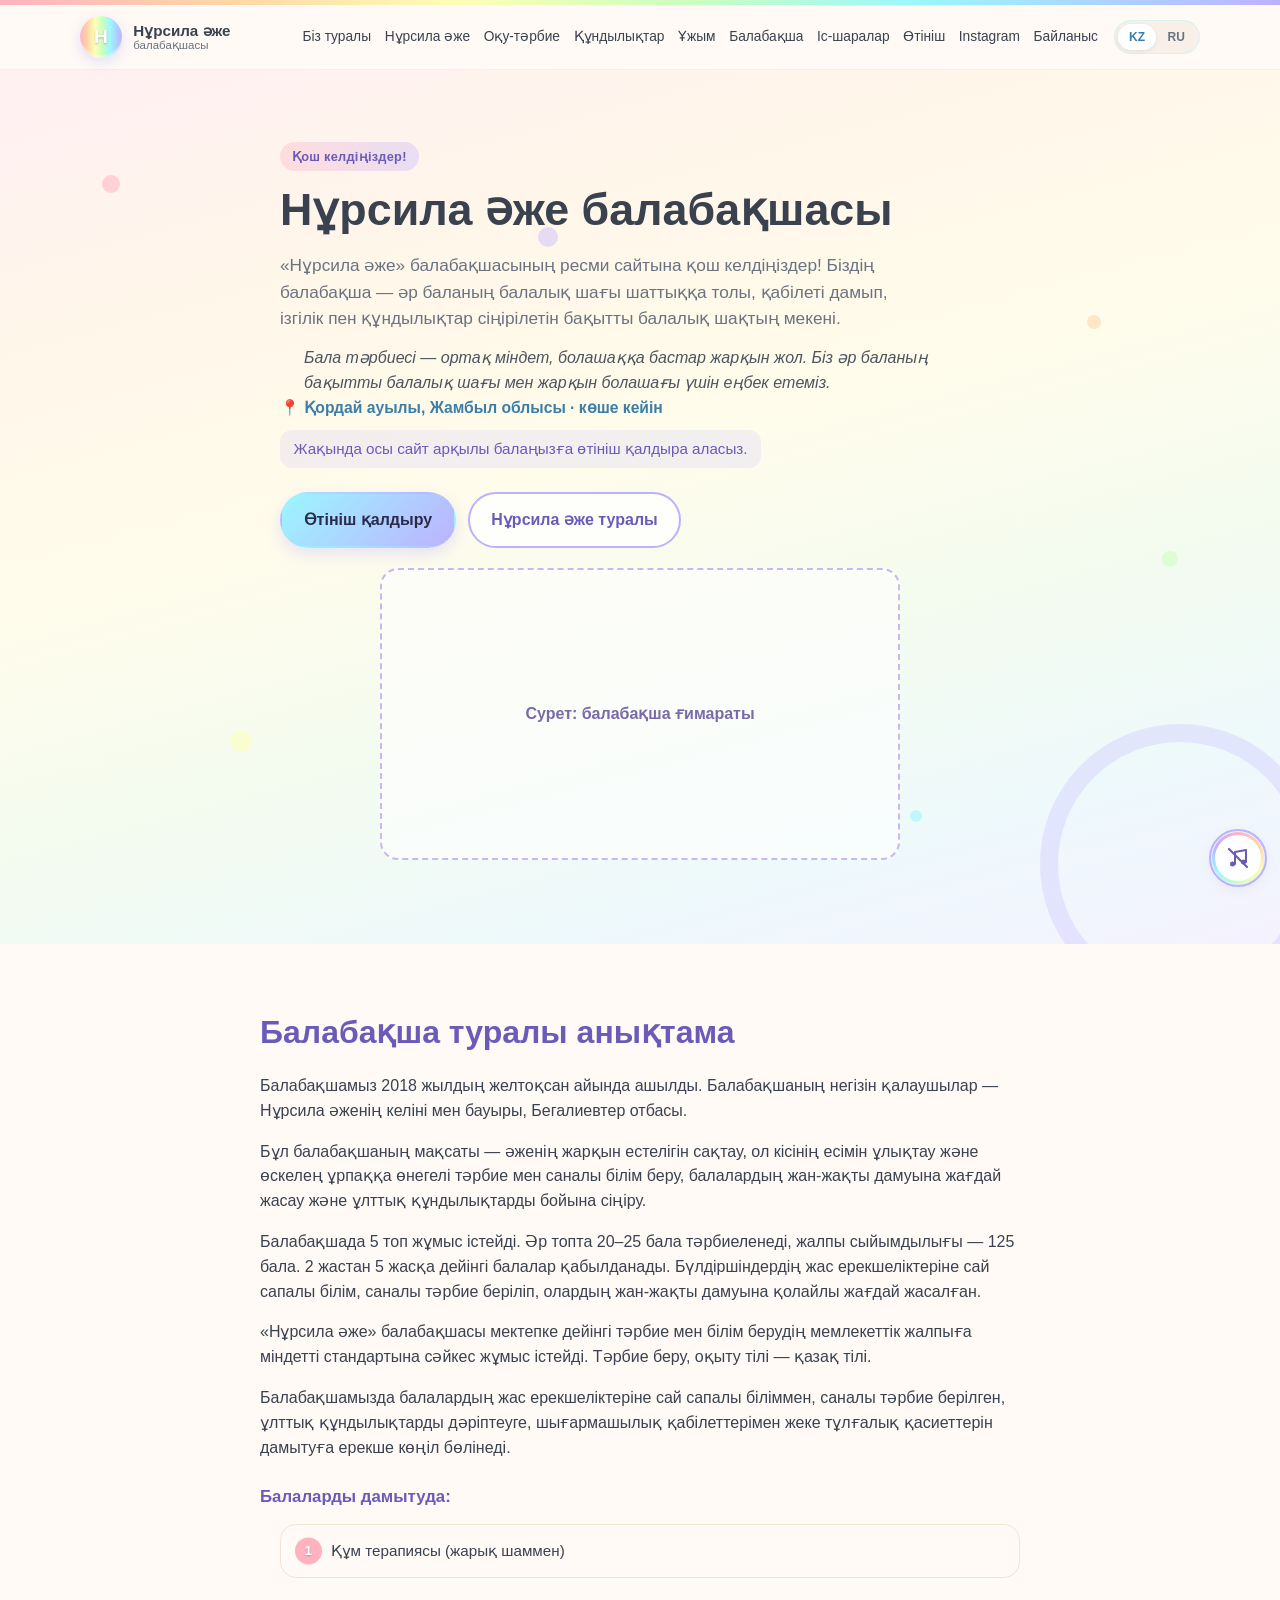
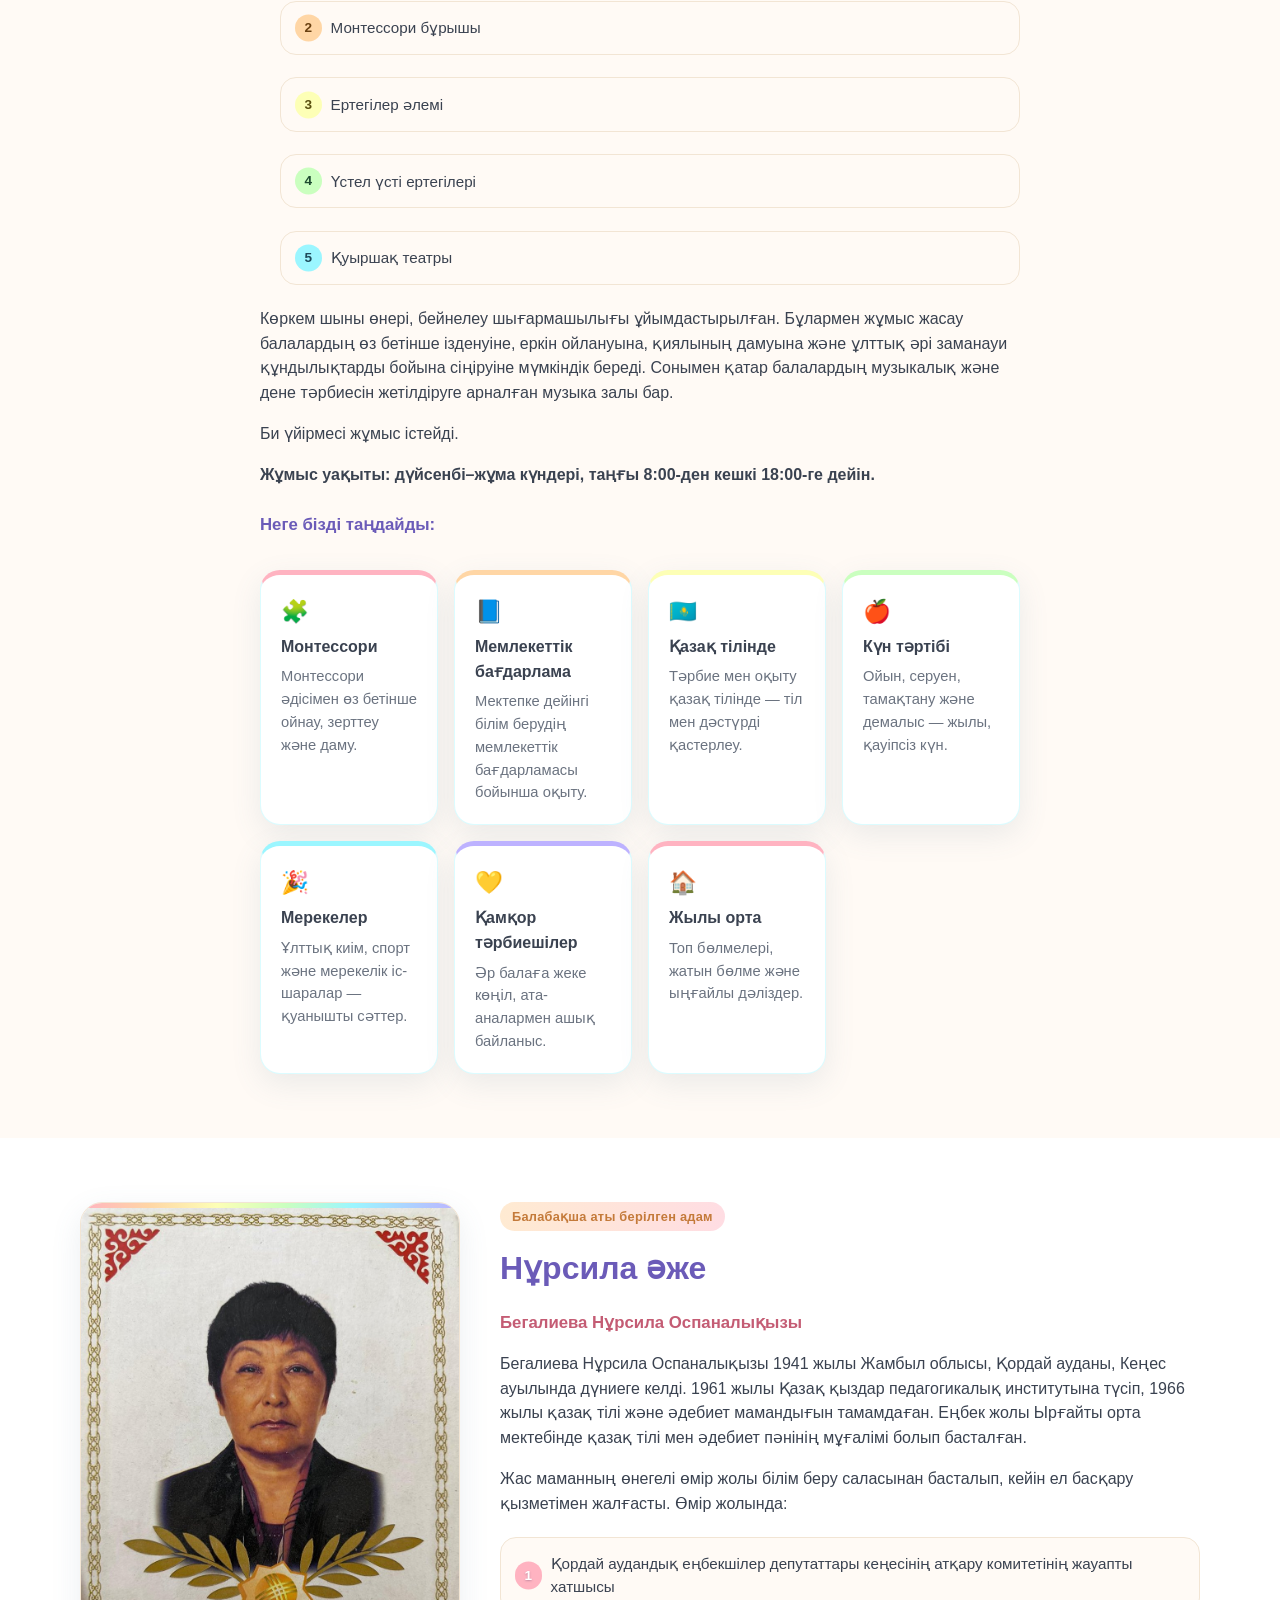
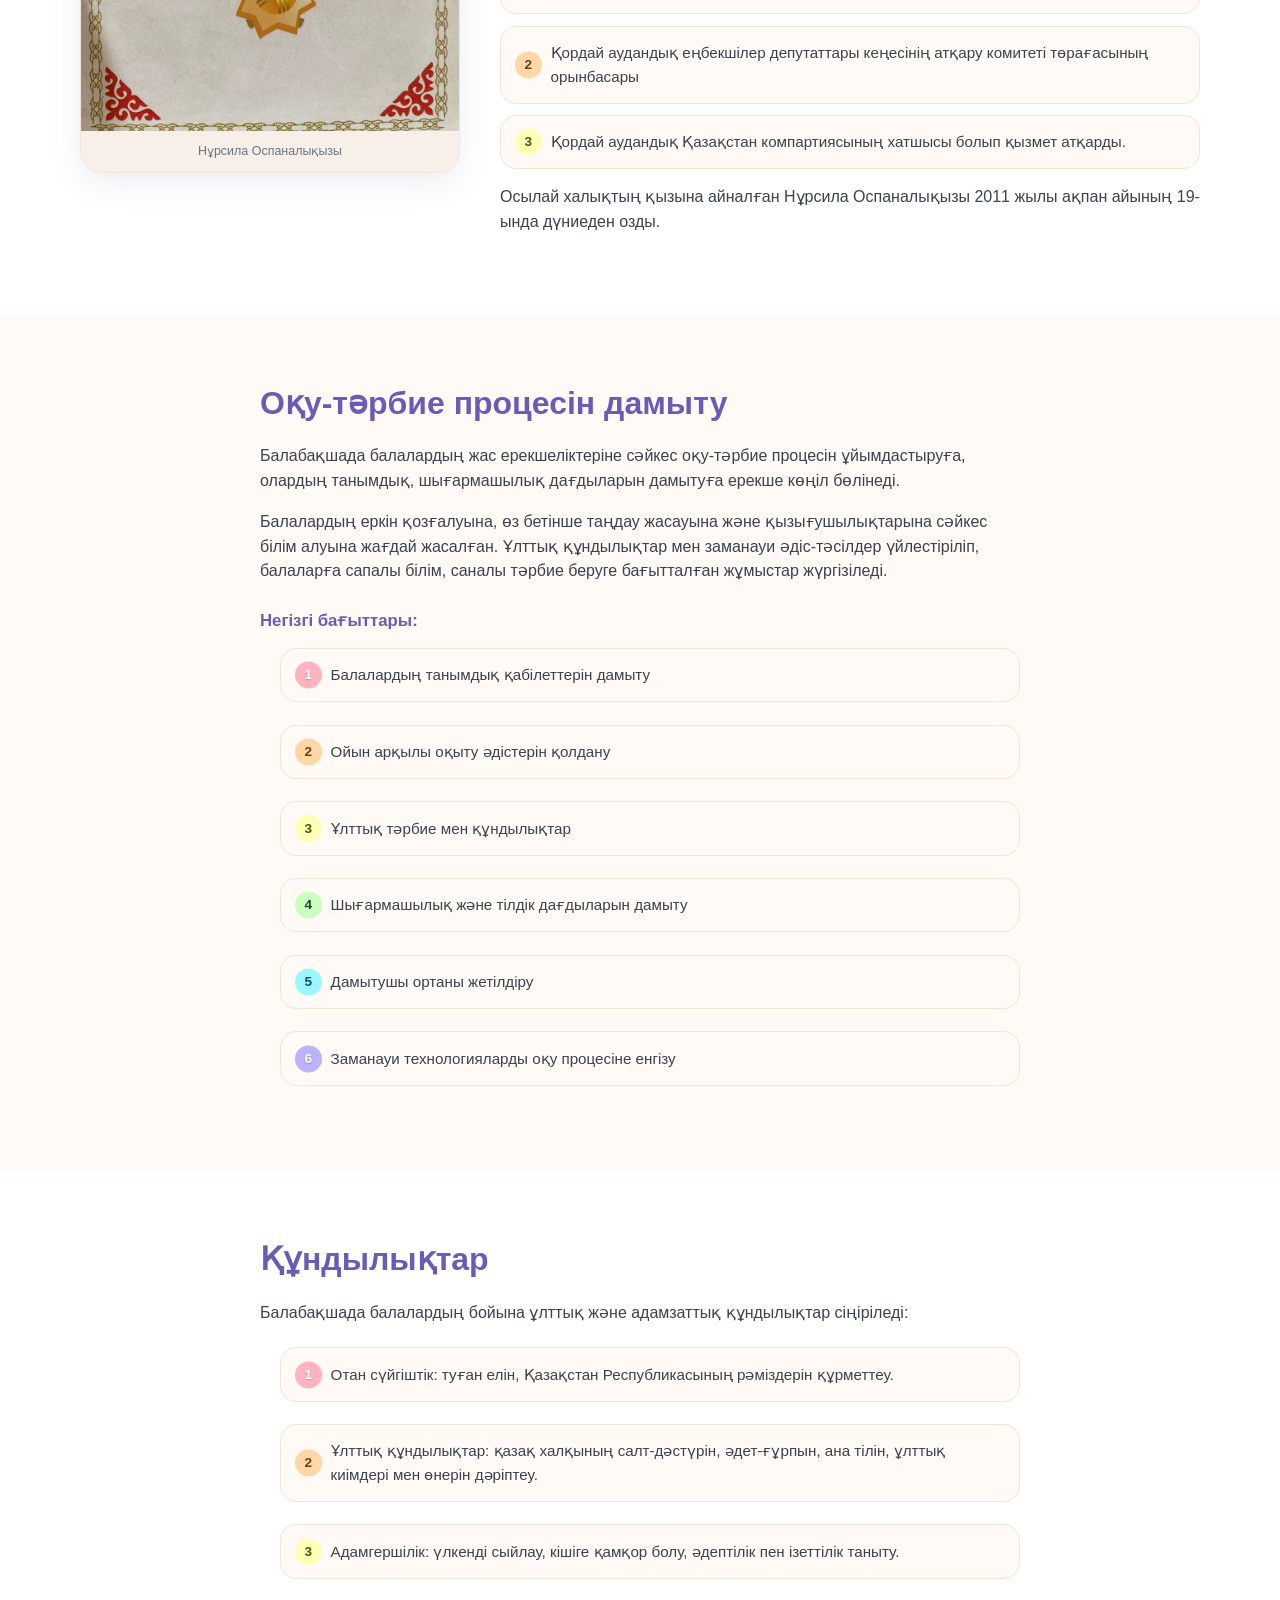
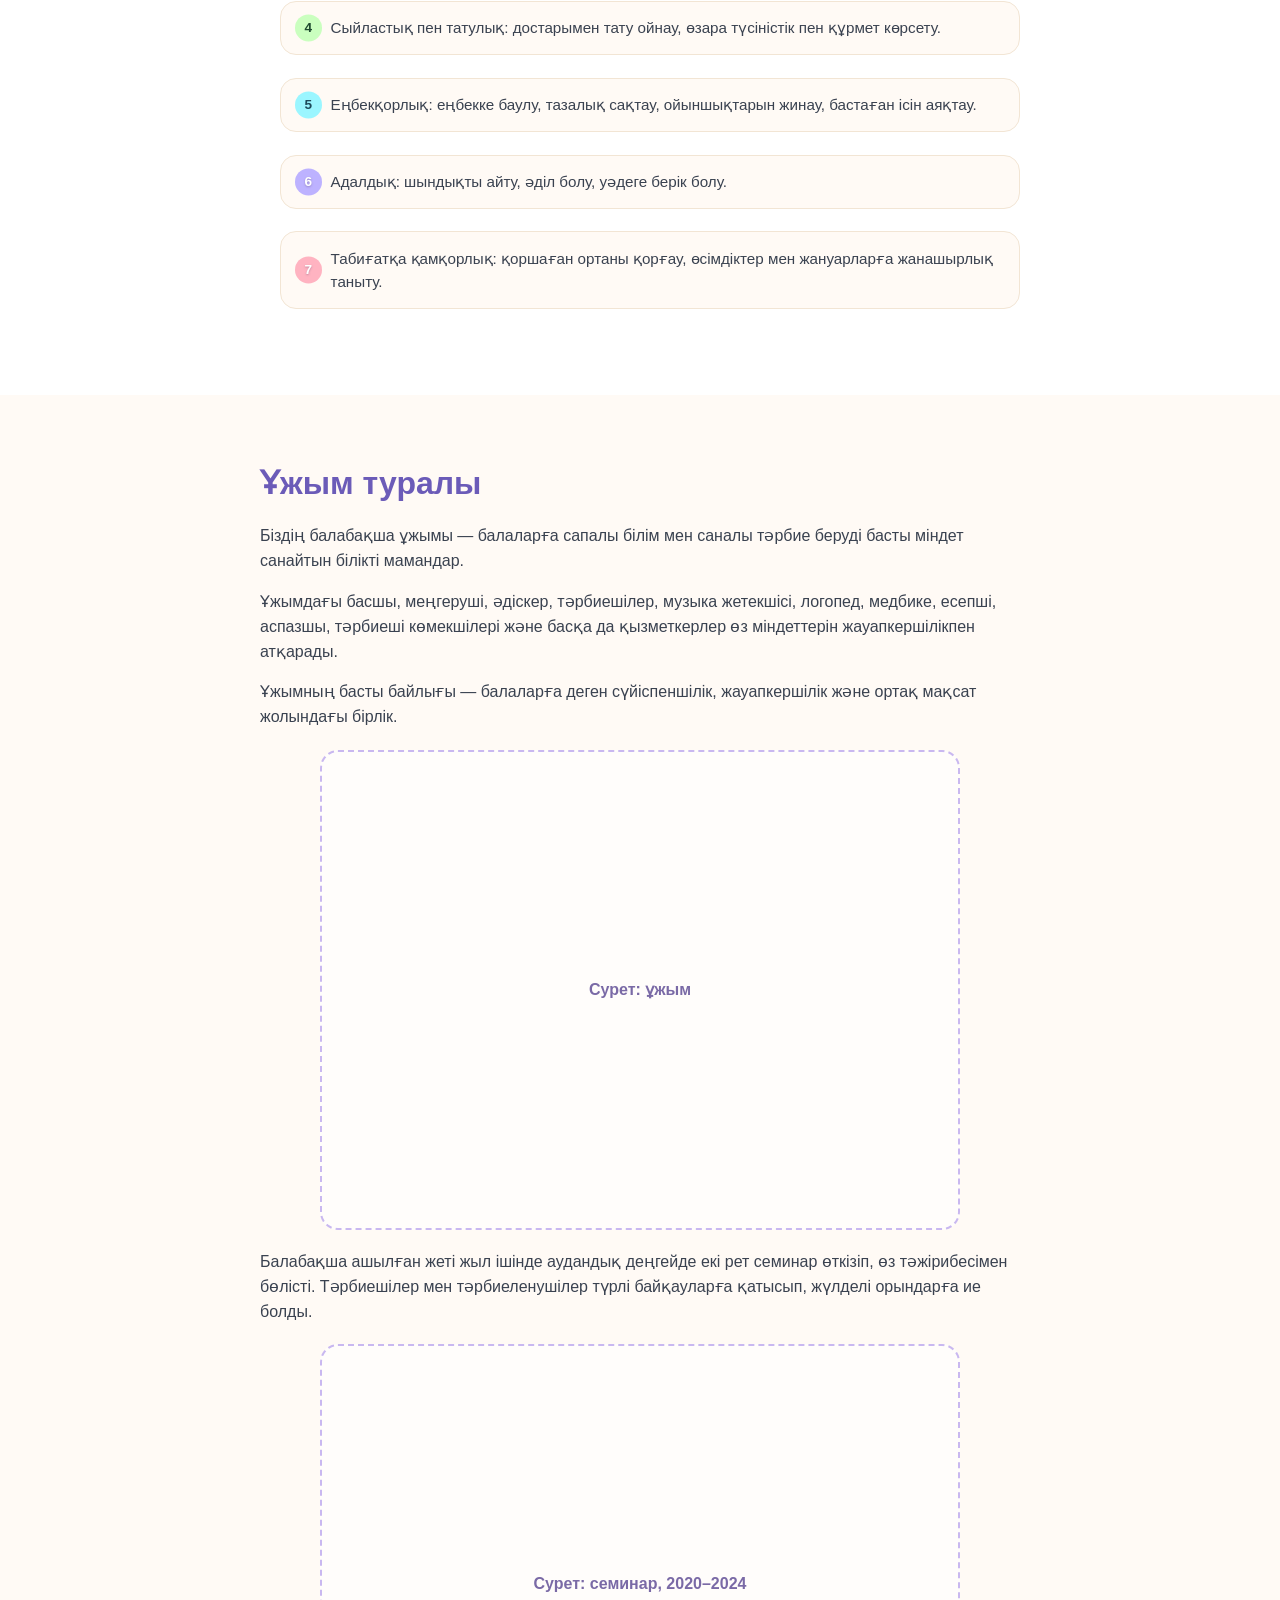
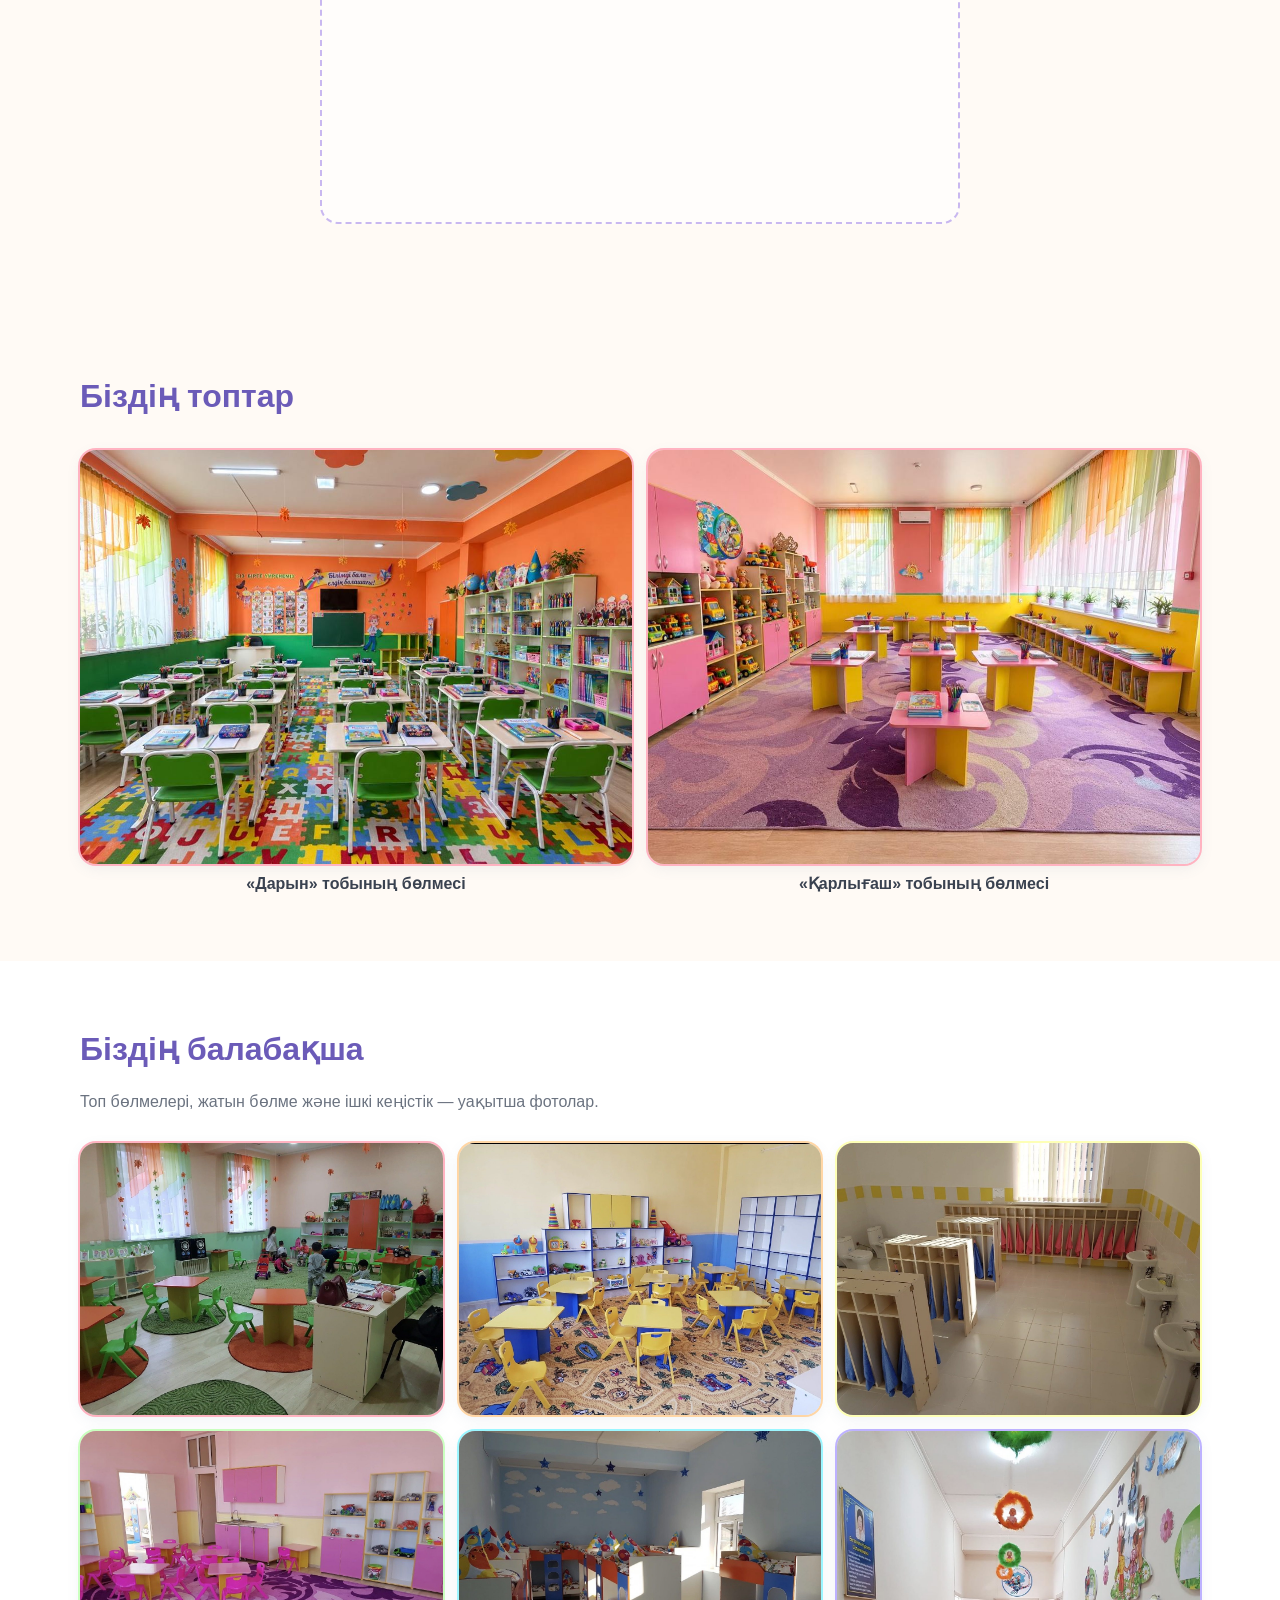
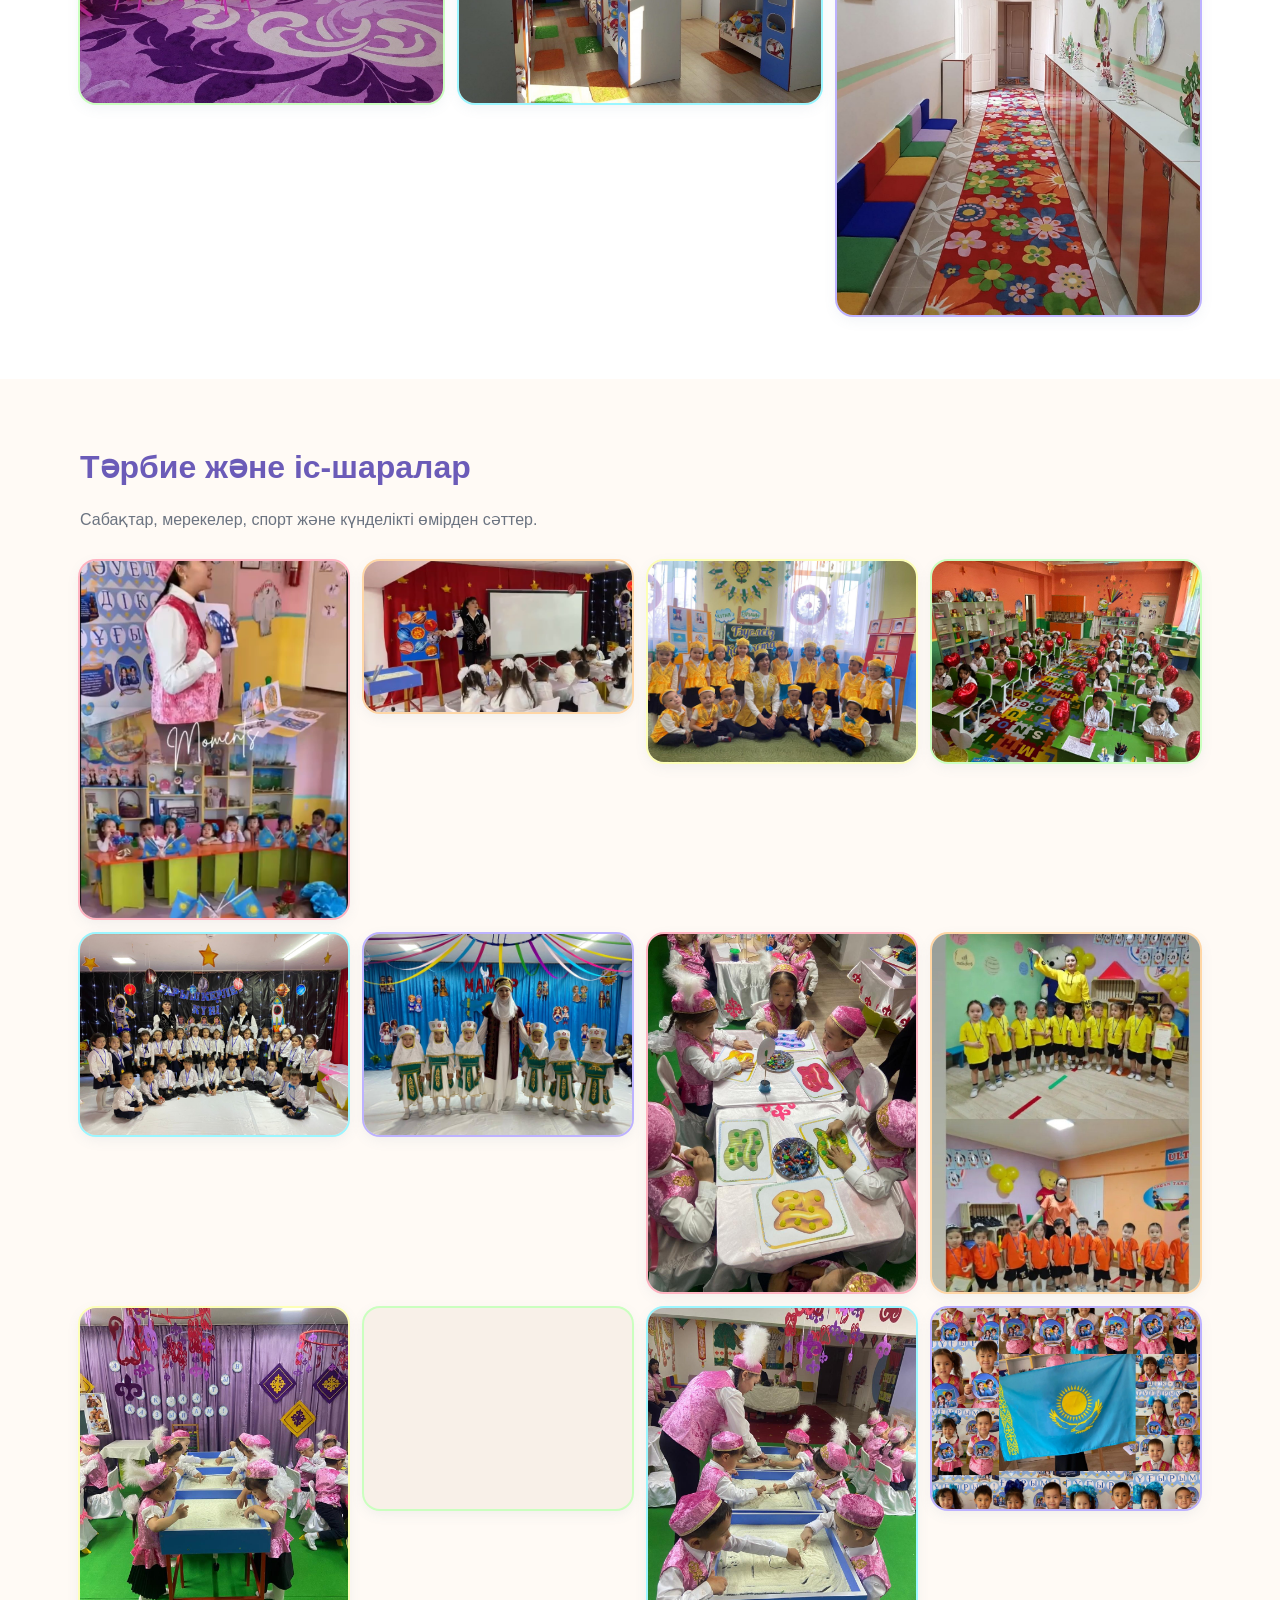
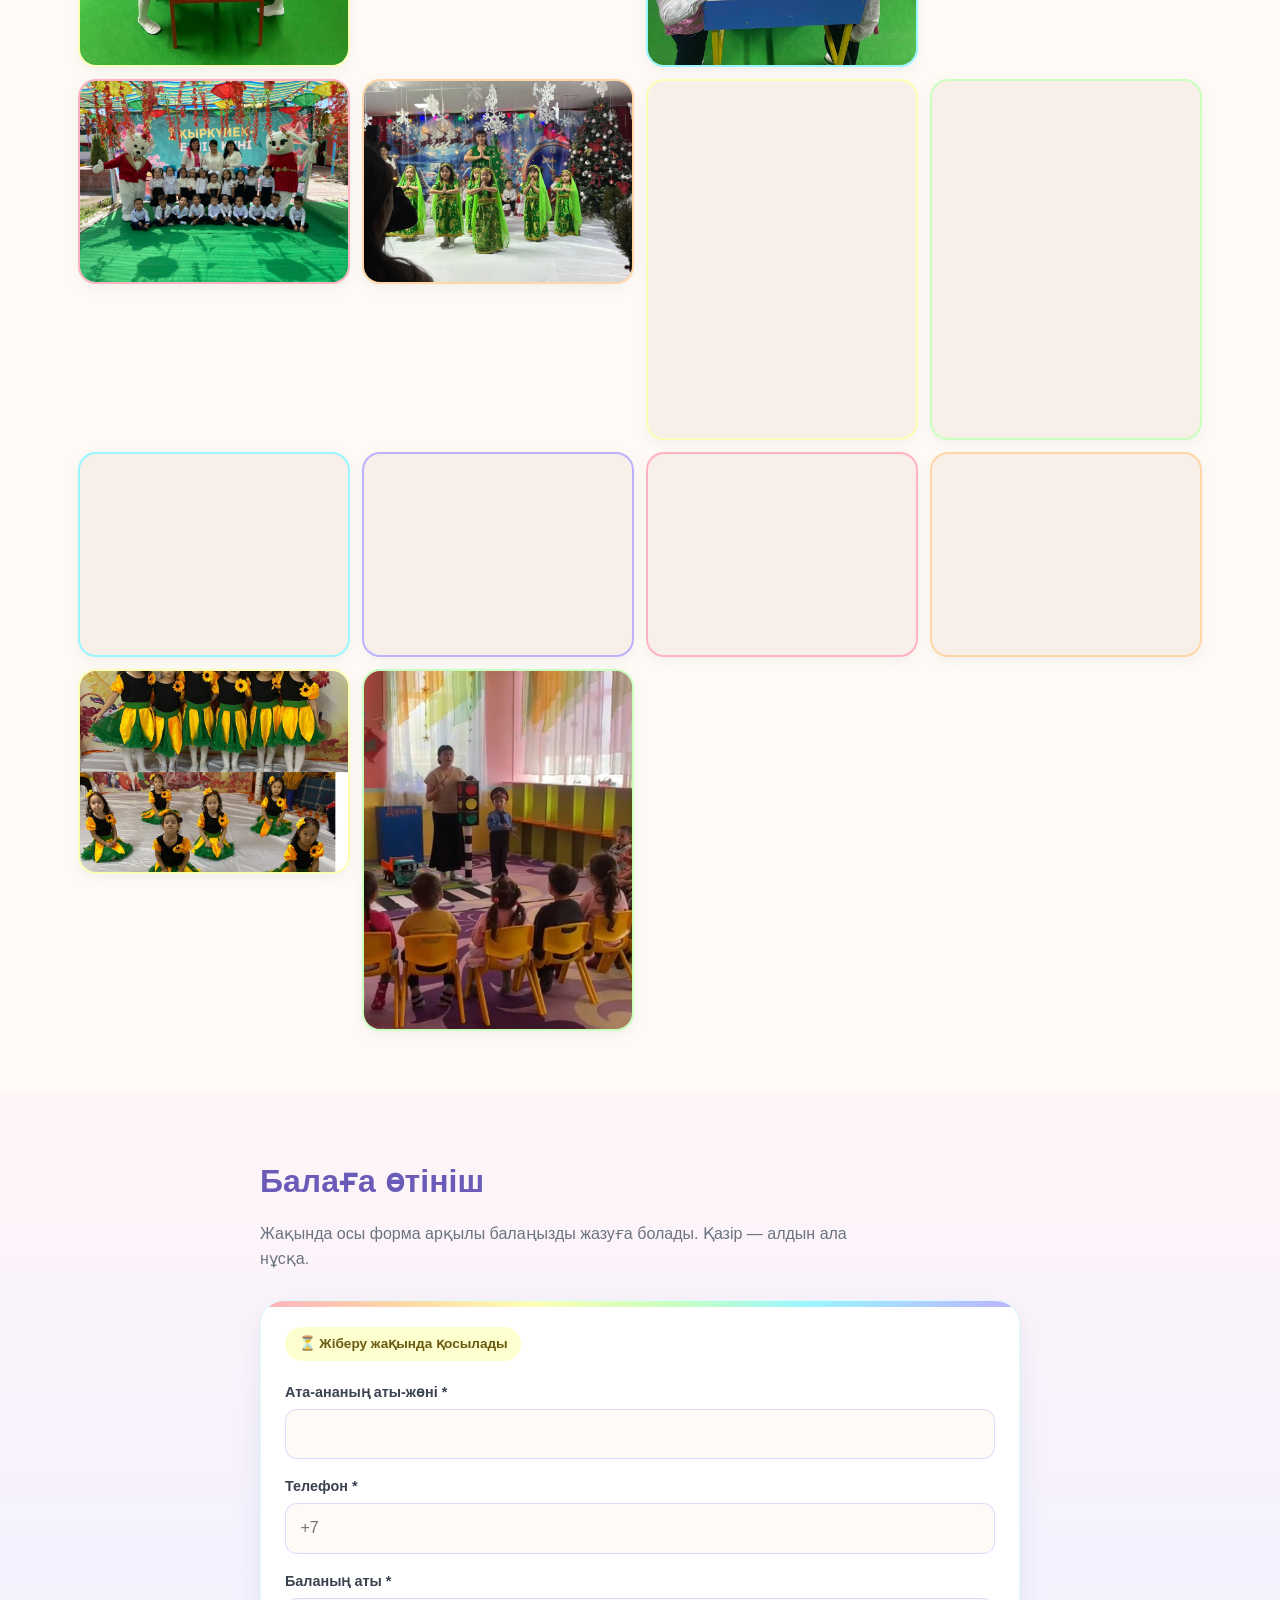
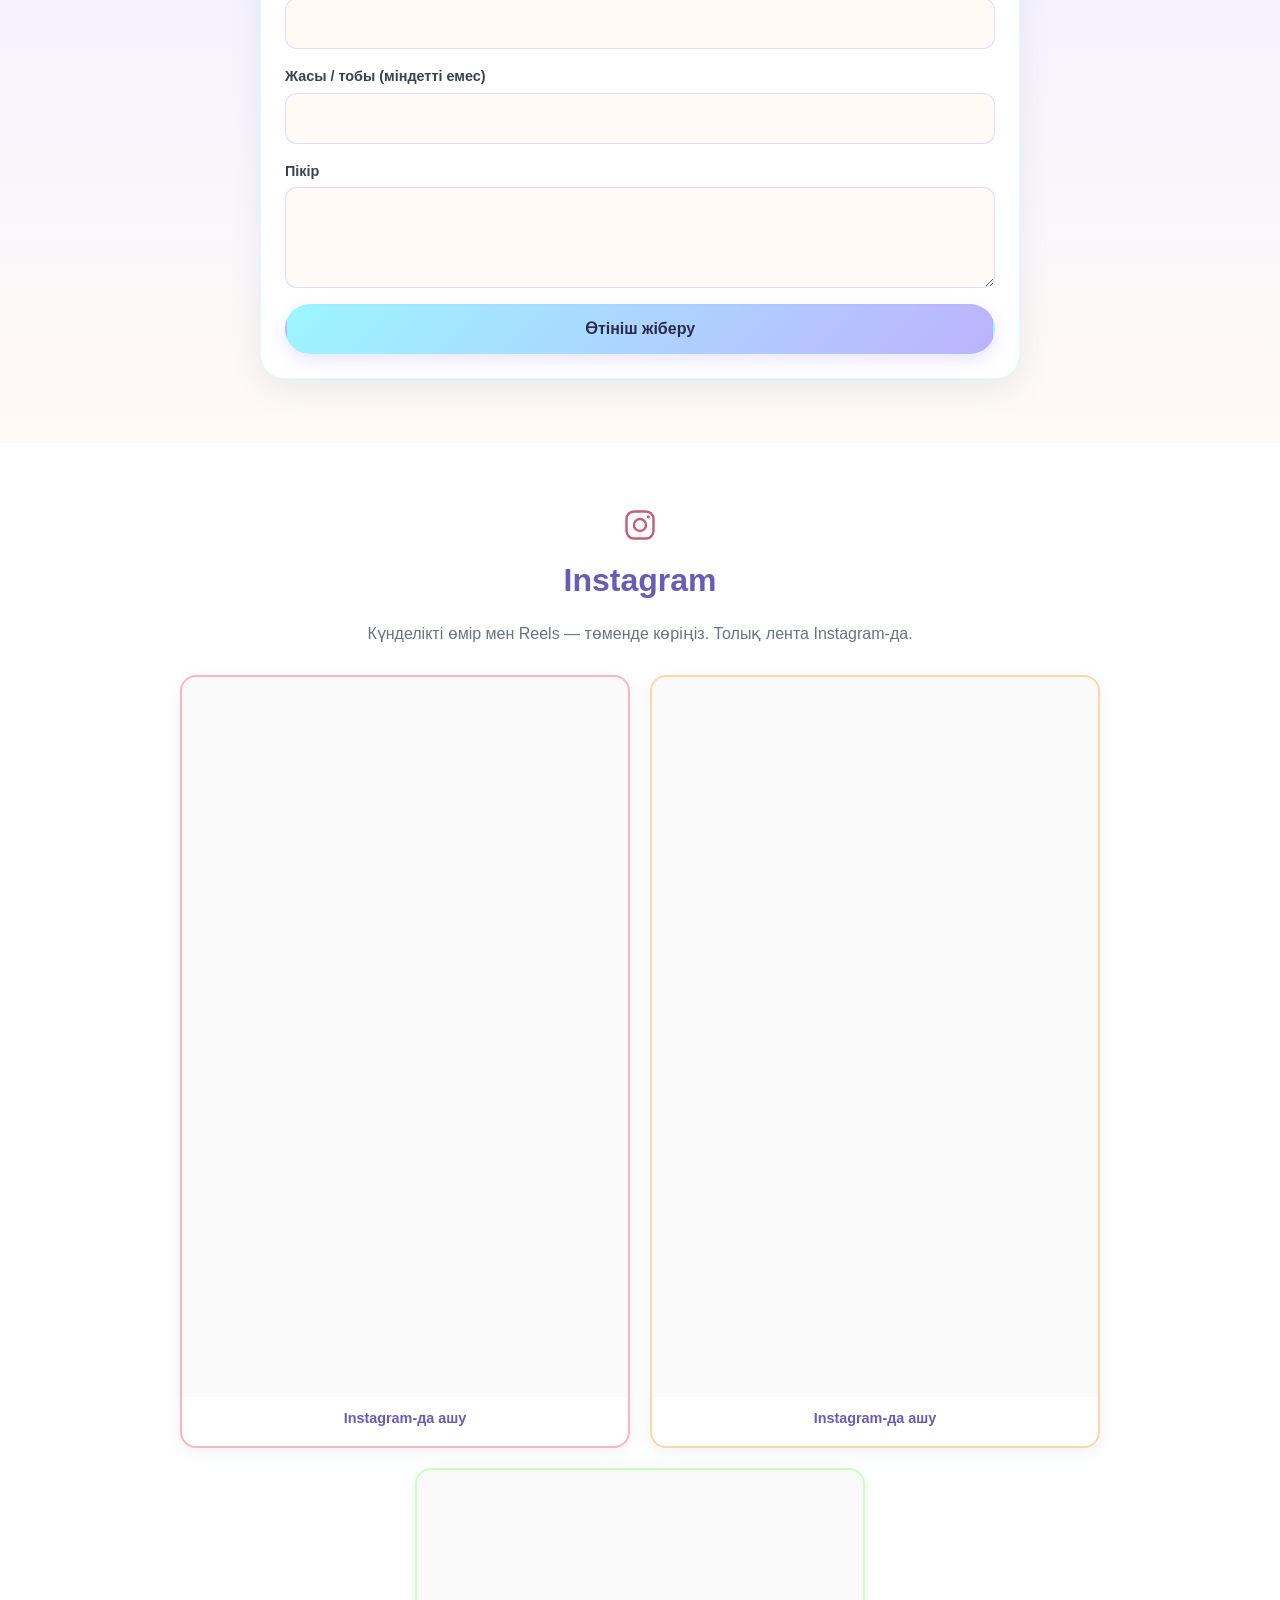
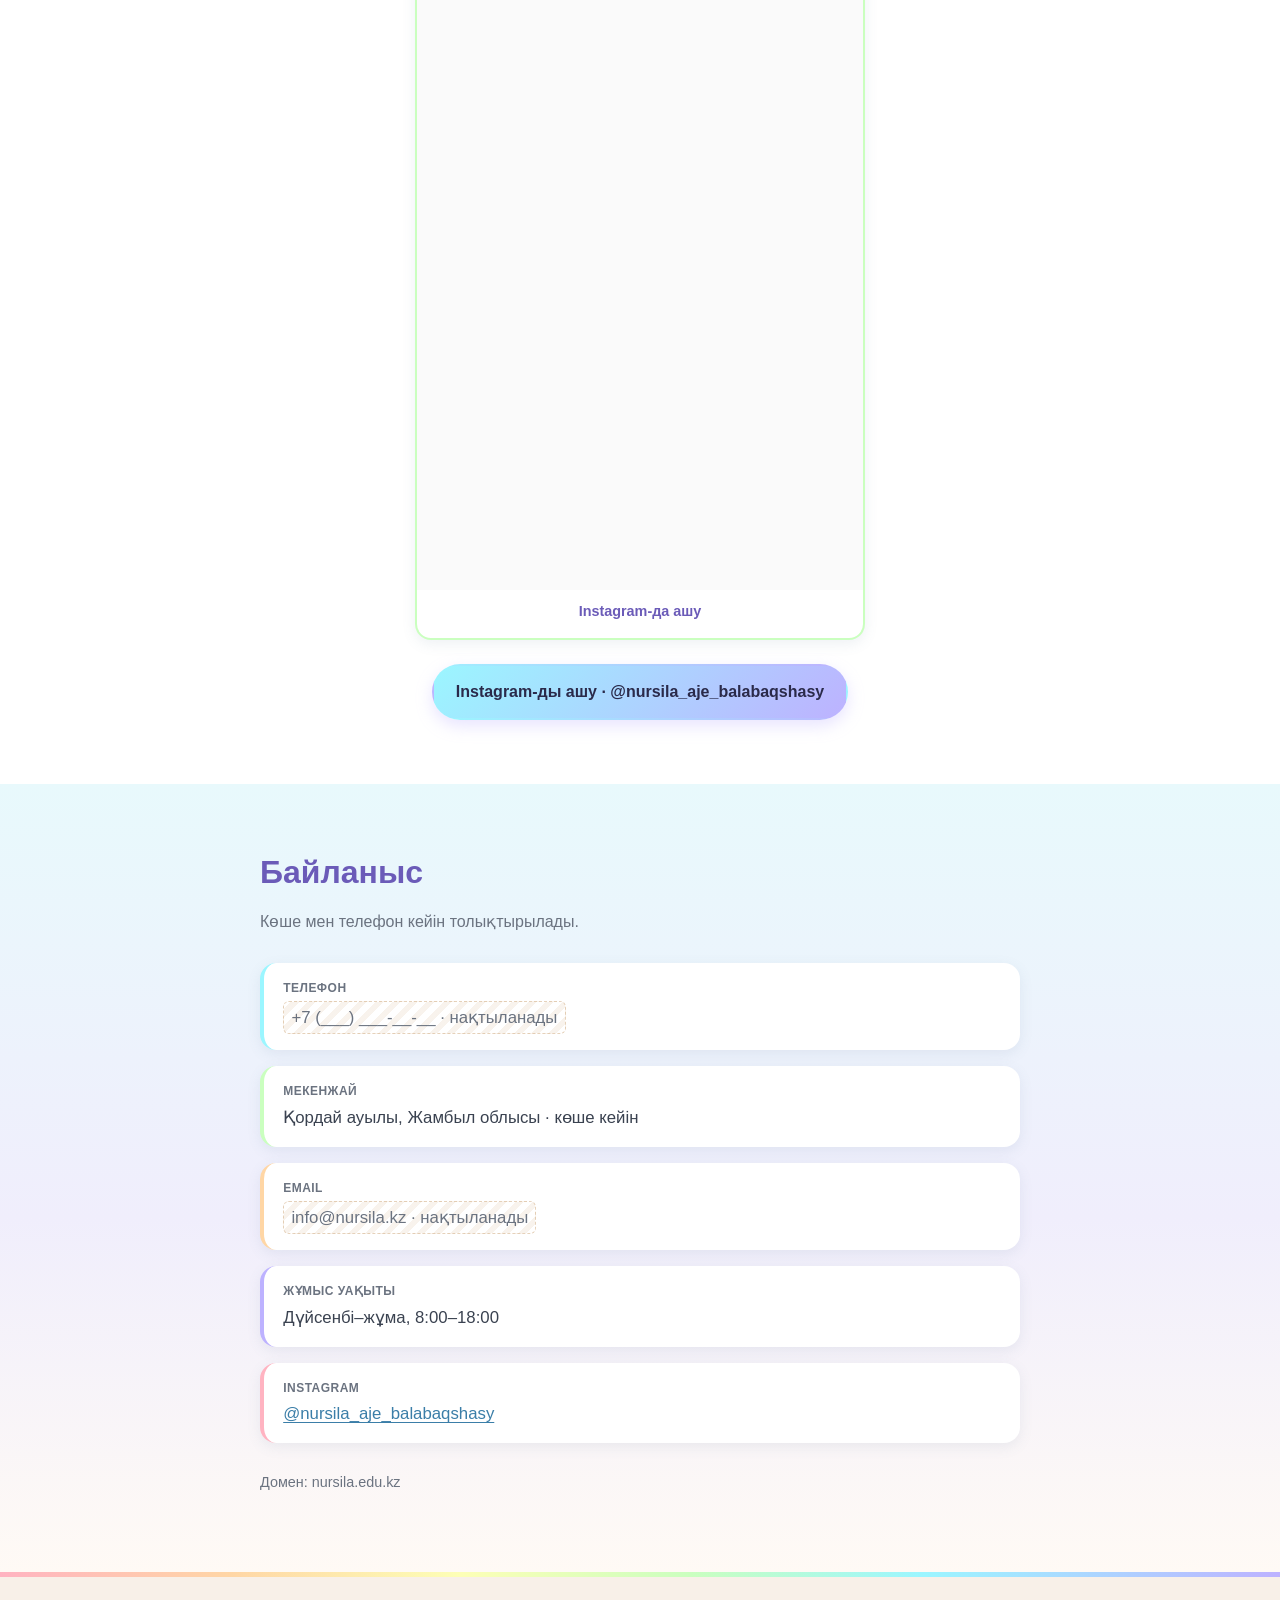
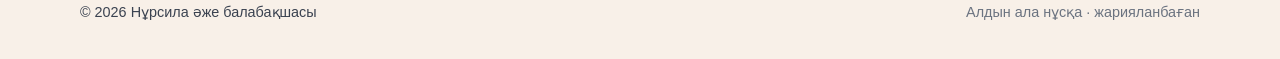
==== index.html @ 3aed5c10 "Portrait: full frame, straightened, no CSS crop" ====
<!DOCTYPE html>
<html lang="kk">
<head>
  <meta charset="UTF-8" />
  <meta name="viewport" content="width=device-width, initial-scale=1" />
  <meta name="description" content="Нұрсила әже балабақшасы — Қордай ауылы, Жамбыл облысы. / Детский сад Нурсила аже, село Кордай, Жамбылская область." />
  <title>Нұрсила әже балабақшасы</title>
  <link rel="canonical" href="https://nursila.edu.kz/" />
  <meta property="og:url" content="https://nursila.edu.kz/" />
  <link rel="stylesheet" href="css/styles.css" />
  <link rel="icon" href="data:image/svg+xml,%3Csvg xmlns='http://www.w3.org/2000/svg' viewBox='0 0 64 64'%3E%3Cdefs%3E%3ClinearGradient id='g' x1='0' y1='0' x2='1' y2='1'%3E%3Cstop offset='0' stop-color='%23ffb3c1'/%3E%3Cstop offset='.2' stop-color='%23ffd6a5'/%3E%3Cstop offset='.4' stop-color='%23fdffb6'/%3E%3Cstop offset='.6' stop-color='%23caffbf'/%3E%3Cstop offset='.8' stop-color='%239bf6ff'/%3E%3Cstop offset='1' stop-color='%23bdb2ff'/%3E%3C/linearGradient%3E%3C/defs%3E%3Ccircle cx='32' cy='32' r='30' fill='url(%23g)'/%3E%3Ctext x='32' y='42' text-anchor='middle' font-size='28' font-weight='700' fill='%23ffffff'%3E%D0%9D%3C/text%3E%3C/svg%3E" />
</head>
<body>
  <a class="skip-link" href="#main" data-i18n="skip">Негізгі мазмұнға өту</a>

  <header class="site-header" id="top">
    <div class="rainbow-bar" aria-hidden="true"></div>
    <div class="container header-inner">
      <a class="logo" href="#top" aria-label="Нұрсила әже балабақшасы">
        <span class="logo-mark" aria-hidden="true">Н</span>
        <span class="logo-text">
          <strong data-i18n="brand">Нұрсила әже</strong>
          <small data-i18n="brandSub">балабақшасы</small>
        </span>
      </a>
      <nav class="nav" id="nav" aria-label="Main">
        <a href="#about" data-i18n="navAbout">Біз туралы</a>
        <a href="#nursila" data-i18n="navNursila">Нұрсила әже</a>
        <a href="#process" data-i18n="navProcess">Оқу-тәрбие</a>
        <a href="#values" data-i18n="navValues">Құндылықтар</a>
        <a href="#team" data-i18n="navTeam">Ұжым</a>
        <a href="#interior" data-i18n="navInterior">Балабақша</a>
        <a href="#events" data-i18n="navEvents">Іс-шаралар</a>
        <a href="#apply" data-i18n="navApply">Өтініш</a>
        <a href="#instagram" data-i18n="navIg">Instagram</a>
        <a href="#contacts" data-i18n="navContacts">Байланыс</a>
      </nav>
      <div class="header-actions">
        <div class="lang-switch" role="group" aria-label="Language">
          <button type="button" class="lang-btn is-active" data-lang="kk" aria-pressed="true">KZ</button>
          <button type="button" class="lang-btn" data-lang="ru" aria-pressed="false">RU</button>
        </div>
        <button type="button" class="nav-toggle" id="navToggle" aria-expanded="false" aria-controls="nav" data-i18n-aria="menu">
          <span></span><span></span><span></span>
        </button>
      </div>
    </div>
  </header>

  <main id="main">
    <section class="hero" id="hero">
      <div class="hero-bg" aria-hidden="true">
        <span class="dot d1"></span><span class="dot d2"></span><span class="dot d3"></span>
        <span class="dot d4"></span><span class="dot d5"></span><span class="dot d6"></span>
      </div>
      <div class="container hero-inner">
        <p class="eyebrow" data-i18n="heroEyebrow">Қош келдіңіздер!</p>
        <h1 data-i18n="heroTitle">Нұрсила әже балабақшасы</h1>
        <p class="lead" data-i18n="heroLead">«Нұрсила әже» балабақшасының ресми сайтына қош келдіңіздер! Біздің балабақша — әр баланың балалық шағы шаттыққа толы, қабілеті дамып, ізгілік пен құндылықтар сіңірілетін бақытты балалық шақтың мекені.</p>
        <p class="hero-slogan" data-i18n="heroSlogan">Бала тәрбиесі — ортақ міндет, болашаққа бастар жарқын жол. Біз әр баланың бақытты балалық шағы мен жарқын болашағы үшін еңбек етеміз.</p>
        <p class="hero-location" data-i18n="heroLocation">📍 Қордай ауылы, Жамбыл облысы · көше кейін</p>
        <p class="hero-note" data-i18n="heroNote">Жақында осы сайт арқылы балаңызға өтініш қалдыра аласыз.</p>
        <div class="hero-cta">
          <a class="btn btn-primary" href="#apply" data-i18n="ctaApply">Өтініш қалдыру</a>
          <a class="btn btn-ghost" href="#nursila" data-i18n="ctaNursila">Нұрсила әже туралы</a>
        </div>
        <figure class="photo-ph"><span data-i18n="phBuilding">Сурет: балабақша ғимараты</span></figure>
      </div>
    </section>

    <section class="section" id="about">
      <div class="container narrow">
        <h2 data-i18n="aboutTitle">Балабақша туралы анықтама</h2>
        <p data-i18n="aboutP1">Балабақшамыз 2018 жылдың желтоқсан айында ашылды. Балабақшаның негізін қалаушылар — Нұрсила әженің келіні мен бауыры, Бегалиевтер отбасы.</p>
        <p data-i18n="aboutP2">Бұл балабақшаның мақсаты — әженің жарқын естелігін сақтау, ол кісінің есімін ұлықтау және өскелең ұрпаққа өнегелі тәрбие мен саналы білім беру, балалардың жан-жақты дамуына жағдай жасау және ұлттық құндылықтарды бойына сіңіру.</p>
        <p data-i18n="aboutP3">Балабақшада 5 топ жұмыс істейді. Әр топта 20–25 бала тәрбиеленеді, жалпы сыйымдылығы — 125 бала. 2 жастан 5 жасқа дейінгі балалар қабылданады. Бүлдіршіндердің жас ерекшеліктеріне сай сапалы білім, саналы тәрбие беріліп, олардың жан-жақты дамуына қолайлы жағдай жасалған.</p>
        <p data-i18n="aboutP4">«Нұрсила әже» балабақшасы мектепке дейінгі тәрбие мен білім берудің мемлекеттік жалпыға міндетті стандартына сәйкес жұмыс істейді. Тәрбие беру, оқыту тілі — қазақ тілі.</p>
        <p data-i18n="aboutP5">Балабақшамызда балалардың жас ерекшеліктеріне сай сапалы біліммен, саналы тәрбие берілген, ұлттық құндылықтарды дәріптеуге, шығармашылық қабілеттерімен жеке тұлғалық қасиеттерін дамытуға ерекше көңіл бөлінеді.</p>
        <p class="features-intro" data-i18n="progIntro">Балаларды дамытуда:</p>
        <ul class="merits" data-i18n-list="programs"><li>Құм терапиясы (жарық шаммен)</li><li>Монтессори бұрышы</li><li>Ертегілер әлемі</li><li>Үстел үсті ертегілері</li><li>Қуыршақ театры</li></ul>
        <p data-i18n="aboutP6">Көркем шыны өнері, бейнелеу шығармашылығы ұйымдастырылған. Бұлармен жұмыс жасау балалардың өз бетінше ізденуіне, еркін ойлануына, қиялының дамуына және ұлттық әрі заманауи құндылықтарды бойына сіңіруіне мүмкіндік береді. Сонымен қатар балалардың музыкалық және дене тәрбиесін жетілдіруге арналған музыка залы бар.</p>
        <p data-i18n="aboutP7">Би үйірмесі жұмыс істейді.</p>
        <p class="hours-line"><strong data-i18n="hoursLine">Жұмыс уақыты: дүйсенбі–жұма күндері, таңғы 8:00-ден кешкі 18:00-ге дейін.</strong></p>
        <p class="features-intro" data-i18n="aboutFeaturesIntro">Неге бізді таңдайды:</p>
        <ul class="soft-cards soft-cards-wide" role="list">
          <li>
            <span class="icon" aria-hidden="true">🧩</span>
            <strong data-i18n="featMontTitle">Монтессори</strong>
            <span data-i18n="featMontText">Монтессори әдісімен өз бетінше ойнау, зерттеу және даму.</span>
          </li>
          <li>
            <span class="icon" aria-hidden="true">📘</span>
            <strong data-i18n="featProgTitle">Мемлекеттік бағдарлама</strong>
            <span data-i18n="featProgText">Мектепке дейінгі білім берудің мемлекеттік бағдарламасы бойынша оқыту.</span>
          </li>
          <li>
            <span class="icon" aria-hidden="true">🇰🇿</span>
            <strong data-i18n="featKzTitle">Қазақ тілінде</strong>
            <span data-i18n="featKzText">Тәрбие мен оқыту қазақ тілінде — тіл мен дәстүрді қастерлеу.</span>
          </li>
          <li>
            <span class="icon" aria-hidden="true">🍎</span>
            <strong data-i18n="featDayTitle">Күн тәртібі</strong>
            <span data-i18n="featDayText">Ойын, серуен, тамақтану және демалыс — жылы, қауіпсіз күн.</span>
          </li>
          <li>
            <span class="icon" aria-hidden="true">🎉</span>
            <strong data-i18n="featFestTitle">Мерекелер</strong>
            <span data-i18n="featFestText">Ұлттық киім, спорт және мерекелік іс-шаралар — қуанышты сәттер.</span>
          </li>
          <li>
            <span class="icon" aria-hidden="true">💛</span>
            <strong data-i18n="featCareTitle">Қамқор тәрбиешілер</strong>
            <span data-i18n="featCareText">Әр балаға жеке көңіл, ата-аналармен ашық байланыс.</span>
          </li>
          <li>
            <span class="icon" aria-hidden="true">🏠</span>
            <strong data-i18n="featSpaceTitle">Жылы орта</strong>
            <span data-i18n="featSpaceText">Топ бөлмелері, жатын бөлме және ыңғайлы дәліздер.</span>
          </li>
        </ul>
      </div>
    </section>

    <section class="section section-alt" id="nursila">
      <div class="container">
        <div class="nursila-grid">
          <figure class="nursila-photo">
            <img
              src="assets/nursila/nursila-portrait.jpg"
              alt="Бегалиева Нұрсила Оспаналықызының портреті"
              data-i18n-alt="nursilaAlt"
              width="917"
              height="1268"
              loading="lazy"
            />
            <figcaption data-i18n="nursilaCaption">Нұрсила Оспаналықызы</figcaption>
          </figure>
          <div class="nursila-copy">
            <p class="eyebrow" data-i18n="nursilaEyebrow">Балабақша аты берілген адам</p>
            <h2 data-i18n="nursilaTitle">Нұрсила әже</h2>
            <p class="nursila-name">Бегалиева Нұрсила Оспаналықызы</p>
            <p data-i18n="nursilaBio1">Бегалиева Нұрсила Оспаналықызы 1941 жылы Жамбыл облысы, Қордай ауданы, Кеңес ауылында дүниеге келді. 1961 жылы Қазақ қыздар педагогикалық институтына түсіп, 1966 жылы қазақ тілі және әдебиет мамандығын тамамдаған. Еңбек жолы Ырғайты орта мектебінде қазақ тілі мен әдебиет пәнінің мұғалімі болып басталған.</p>
            <p data-i18n="nursilaBio2">Жас маманның өнегелі өмір жолы білім беру саласынан басталып, кейін ел басқару қызметімен жалғасты. Өмір жолында:</p>
            <ul class="merits" data-i18n-list="merits"><li>Қордай аудандық еңбекшілер депутаттары кеңесінің атқару комитетінің жауапты хатшысы</li><li>Қордай аудандық еңбекшілер депутаттары кеңесінің атқару комитеті төрағасының орынбасары</li><li>Қордай аудандық Қазақстан компартиясының хатшысы болып қызмет атқарды.</li></ul>
            <p data-i18n="nursilaBio3">Осылай халықтың қызына айналған Нұрсила Оспаналықызы 2011 жылы ақпан айының 19-ында дүниеден озды.</p>
          </div>
        </div>
      </div>
    </section>

    <section class="section" id="process">
      <div class="container narrow">
        <h2 data-i18n="processTitle">Оқу-тәрбие процесін дамыту</h2>
        <p data-i18n="processP1">Балабақшада балалардың жас ерекшеліктеріне сәйкес оқу-тәрбие процесін ұйымдастыруға, олардың танымдық, шығармашылық дағдыларын дамытуға ерекше көңіл бөлінеді.</p>
        <p data-i18n="processP2">Балалардың еркін қозғалуына, өз бетінше таңдау жасауына және қызығушылықтарына сәйкес білім алуына жағдай жасалған. Ұлттық құндылықтар мен заманауи әдіс-тәсілдер үйлестіріліп, балаларға сапалы білім, саналы тәрбие беруге бағытталған жұмыстар жүргізіледі.</p>
        <p class="features-intro" data-i18n="directionsIntro">Негізгі бағыттары:</p>
        <ol class="merits" data-i18n-list="directions"><li>Балалардың танымдық қабілеттерін дамыту</li><li>Ойын арқылы оқыту әдістерін қолдану</li><li>Ұлттық тәрбие мен құндылықтар</li><li>Шығармашылық және тілдік дағдыларын дамыту</li><li>Дамытушы ортаны жетілдіру</li><li>Заманауи технологияларды оқу процесіне енгізу</li></ol>
      </div>
    </section>

    <section class="section section-alt" id="values">
      <div class="container narrow">
        <h2 data-i18n="valuesTitle">Құндылықтар</h2>
        <p data-i18n="valuesLead">Балабақшада балалардың бойына ұлттық және адамзаттық құндылықтар сіңіріледі:</p>
        <ul class="merits" data-i18n-list="values"><li>Отан сүйгіштік: туған елін, Қазақстан Республикасының рәміздерін құрметтеу.</li><li>Ұлттық құндылықтар: қазақ халқының салт-дәстүрін, әдет-ғұрпын, ана тілін, ұлттық киімдері мен өнерін дәріптеу.</li><li>Адамгершілік: үлкенді сыйлау, кішіге қамқор болу, әдептілік пен ізеттілік таныту.</li><li>Сыйластық пен татулық: достарымен тату ойнау, өзара түсіністік пен құрмет көрсету.</li><li>Еңбекқорлық: еңбекке баулу, тазалық сақтау, ойыншықтарын жинау, бастаған ісін аяқтау.</li><li>Адалдық: шындықты айту, әділ болу, уәдеге берік болу.</li><li>Табиғатқа қамқорлық: қоршаған ортаны қорғау, өсімдіктер мен жануарларға жанашырлық таныту.</li></ul>
      </div>
    </section>

    <section class="section" id="team">
      <div class="container narrow">
        <h2 data-i18n="teamTitle">Ұжым туралы</h2>
        <p data-i18n="teamP1">Біздің балабақша ұжымы — балаларға сапалы білім мен саналы тәрбие беруді басты міндет санайтын білікті мамандар.</p>
        <p data-i18n="teamP2">Ұжымдағы басшы, меңгеруші, әдіскер, тәрбиешілер, музыка жетекшісі, логопед, медбике, есепші, аспазшы, тәрбиеші көмекшілері және басқа да қызметкерлер өз міндеттерін жауапкершілікпен атқарады.</p>
        <p data-i18n="teamP3">Ұжымның басты байлығы — балаларға деген сүйіспеншілік, жауапкершілік және ортақ мақсат жолындағы бірлік.</p>
        <figure class="photo-ph"><span data-i18n="phTeam">Сурет: ұжым</span></figure>
        <p data-i18n="teamP4">Балабақша ашылған жеті жыл ішінде аудандық деңгейде екі рет семинар өткізіп, өз тәжірибесімен бөлісті. Тәрбиешілер мен тәрбиеленушілер түрлі байқауларға қатысып, жүлделі орындарға ие болды.</p>
        <figure class="photo-ph"><span data-i18n="phSeminar">Сурет: семинар, 2020–2024</span></figure>
      </div>
    </section>

    <section class="section" id="groups">
      <div class="container">
        <div class="section-head">
          <h2 data-i18n="groupsTitle">Біздің топтар</h2>
        </div>
        <div class="gallery groups-gallery" id="gallery-groups" data-gallery="groups">
          <figure class="group-card">
            <button type="button" class="gallery-item" data-full="assets/groups/darin.jpg">
              <img src="assets/groups/darin.jpg" alt="«Дарын» тобының бөлмесі" loading="lazy" width="1100" height="827" data-i18n-alt="grpDarin" />
            </button>
            <figcaption data-i18n="grpDarin">«Дарын» тобының бөлмесі</figcaption>
          </figure>
          <figure class="group-card">
            <button type="button" class="gallery-item" data-full="assets/groups/karlygash.jpg">
              <img src="assets/groups/karlygash.jpg" alt="«Қарлығаш» тобының бөлмесі" loading="lazy" width="1100" height="811" data-i18n-alt="grpKarlygash" />
            </button>
            <figcaption data-i18n="grpKarlygash">«Қарлығаш» тобының бөлмесі</figcaption>
          </figure>
        </div>
      </div>
    </section>

    <section class="section section-alt" id="interior">
      <div class="container">
        <div class="section-head">
          <h2 data-i18n="interiorTitle">Біздің балабақша</h2>
          <p data-i18n="interiorLead">Топ бөлмелері, жатын бөлме және ішкі кеңістік — уақытша фотолар.</p>
        </div>
        <div class="gallery" id="gallery-interior" data-gallery="interior">
          <button type="button" class="gallery-item" data-full="assets/interior/01-group-orange.jpg">
            <img src="assets/interior/01-group-orange.jpg" alt="" loading="lazy" width="640" height="475" data-i18n-alt="int1" />
          </button>
          <button type="button" class="gallery-item" data-full="assets/interior/02-group-yellow.jpg">
            <img src="assets/interior/02-group-yellow.jpg" alt="" loading="lazy" width="640" height="482" data-i18n-alt="int2" />
          </button>
          <button type="button" class="gallery-item" data-full="assets/interior/03-washroom.jpg">
            <img src="assets/interior/03-washroom.jpg" alt="" loading="lazy" width="640" height="471" data-i18n-alt="int3" />
          </button>
          <button type="button" class="gallery-item" data-full="assets/interior/04-group-pink.jpg">
            <img src="assets/interior/04-group-pink.jpg" alt="" loading="lazy" width="640" height="478" data-i18n-alt="int4" />
          </button>
          <button type="button" class="gallery-item" data-full="assets/interior/05-bedroom.jpg">
            <img src="assets/interior/05-bedroom.jpg" alt="" loading="lazy" width="640" height="468" data-i18n-alt="int5" />
          </button>
          <button type="button" class="gallery-item tall" data-full="assets/interior/06-hallway.jpg">
            <img src="assets/interior/06-hallway.jpg" alt="" loading="lazy" width="480" height="640" data-i18n-alt="int6" />
          </button>
        </div>
      </div>
    </section>

    <section class="section" id="events">
      <div class="container">
        <div class="section-head">
          <h2 data-i18n="eventsTitle">Тәрбие және іс-шаралар</h2>
          <p data-i18n="eventsLead">Сабақтар, мерекелер, спорт және күнделікті өмірден сәттер.</p>
        </div>
        <div class="gallery gallery-dense" id="gallery-events" data-gallery="events">
        </div>
        <noscript>
          <div class="gallery gallery-dense">
            <img src="assets/events/01.jpg" alt="" /><img src="assets/events/03.jpg" alt="" />
            <img src="assets/events/12.jpg" alt="" /><img src="assets/events/19.jpg" alt="" />
          </div>
        </noscript>
      </div>
    </section>

    <section class="section section-apply" id="apply">
      <div class="container narrow">
        <div class="section-head">
          <h2 data-i18n="applyTitle">Балаға өтініш</h2>
          <p data-i18n="applyLead">Жақында осы форма арқылы балаңызды жазуға болады. Қазір — алдын ала нұсқа.</p>
        </div>
        <div class="apply-card">
          <p class="coming-soon-badge" data-i18n="applySoon">⏳ Жіберу жақында қосылады</p>
          <form id="applyForm" class="apply-form" novalidate>
            <div class="form-row">
              <label for="parentName"><span data-i18n="labelParent">Ата-ананың аты-жөні</span> *</label>
              <input type="text" id="parentName" name="parentName" required autocomplete="name" />
            </div>
            <div class="form-row">
              <label for="phone"><span data-i18n="labelPhoneForm">Телефон</span> *</label>
              <input type="tel" id="phone" name="phone" required autocomplete="tel" placeholder="+7" />
            </div>
            <div class="form-row">
              <label for="childName"><span data-i18n="labelChild">Баланың аты</span> *</label>
              <input type="text" id="childName" name="childName" required />
            </div>
            <div class="form-row">
              <label for="childAge" data-i18n="labelAge">Жасы / тобы (міндетті емес)</label>
              <input type="text" id="childAge" name="childAge" />
            </div>
            <div class="form-row">
              <label for="comment" data-i18n="labelComment">Пікір</label>
              <textarea id="comment" name="comment" rows="3"></textarea>
            </div>
            <button type="submit" class="btn btn-primary btn-block" data-i18n="applySubmit">Өтініш жіберу</button>
            <p class="form-msg" id="applyMsg" hidden role="status"></p>
          </form>
        </div>
      </div>
    </section>

    <section class="section section-alt" id="instagram">
      <div class="container">
        <div class="section-head ig-head">
          <div class="ig-icon" aria-hidden="true">
            <svg viewBox="0 0 24 24" width="36" height="36" fill="none" stroke="currentColor" stroke-width="1.6">
              <rect x="3" y="3" width="18" height="18" rx="5"/>
              <circle cx="12" cy="12" r="4"/>
              <circle cx="17.5" cy="6.5" r="1" fill="currentColor" stroke="none"/>
            </svg>
          </div>
          <h2 data-i18n="igTitle">Instagram</h2>
          <p data-i18n="igLead">Күнделікті өмір мен Reels — төменде көріңіз. Толық лента Instagram-да.</p>
        </div>
        <div class="ig-reels" aria-label="Instagram Reels">
          <div class="ig-reel">
            <iframe
              src="https://www.instagram.com/reel/Db8whNAskzv/embed/"
              title="Instagram Reel"
              loading="lazy"
              allowtransparency="true"
              allowfullscreen="true"
              frameborder="0"
              scrolling="no"
              allow="autoplay; encrypted-media; picture-in-picture; clipboard-write"
            ></iframe>
            <a class="ig-reel-fallback" href="https://www.instagram.com/reel/Db8whNAskzv/" target="_blank" rel="noopener noreferrer" data-i18n="igOpenReel">Instagram-да ашу</a>
          </div>
          <div class="ig-reel">
            <iframe
              src="https://www.instagram.com/reel/DbwAOIRMnVg/embed/"
              title="Instagram Reel"
              loading="lazy"
              allowtransparency="true"
              allowfullscreen="true"
              frameborder="0"
              scrolling="no"
              allow="autoplay; encrypted-media; picture-in-picture; clipboard-write"
            ></iframe>
            <a class="ig-reel-fallback" href="https://www.instagram.com/reel/DbwAOIRMnVg/" target="_blank" rel="noopener noreferrer" data-i18n="igOpenReel">Instagram-да ашу</a>
          </div>
          <div class="ig-reel">
            <iframe
              src="https://www.instagram.com/reel/DZSii6uMLzx/embed/"
              title="Instagram Reel"
              loading="lazy"
              allowtransparency="true"
              allowfullscreen="true"
              frameborder="0"
              scrolling="no"
              allow="autoplay; encrypted-media; picture-in-picture; clipboard-write"
            ></iframe>
            <a class="ig-reel-fallback" href="https://www.instagram.com/reel/DZSii6uMLzx/" target="_blank" rel="noopener noreferrer" data-i18n="igOpenReel">Instagram-да ашу</a>
          </div>
        </div>
        <div class="ig-cta">
          <a class="btn btn-primary" href="https://www.instagram.com/nursila_aje_balabaqshasy" target="_blank" rel="noopener noreferrer" data-i18n="igCta">
            Instagram-ды ашу · @nursila_aje_balabaqshasy
          </a>
        </div>
      </div>
    </section>

    <section class="section section-contacts" id="contacts">
      <div class="container narrow">
        <h2 data-i18n="contactsTitle">Байланыс</h2>
        <p class="note" data-i18n="contactsNote">Көше мен телефон кейін толықтырылады.</p>
        <dl class="contacts-list">
          <div>
            <dt data-i18n="labelPhone">Телефон</dt>
            <dd><span class="placeholder" data-i18n="phPhone">+7 (___) ___-__-__ · нақтыланады</span></dd>
          </div>
          <div>
            <dt data-i18n="labelAddress">Мекенжай</dt>
            <dd><span data-i18n="phAddress">Қордай ауылы, Жамбыл облысы · көше кейін</span></dd>
          </div>
          <div>
            <dt data-i18n="labelEmail">Email</dt>
            <dd><span class="placeholder" data-i18n="phEmail">info@nursila.kz · нақтыланады</span></dd>
          </div>
          <div>
            <dt data-i18n="labelHours">Жұмыс уақыты</dt>
            <dd><span data-i18n="phHours">Дүйсенбі–жұма, 8:00–18:00</span></dd>
          </div>
          <div>
            <dt>Instagram</dt>
            <dd><a href="https://www.instagram.com/nursila_aje_balabaqshasy" target="_blank" rel="noopener noreferrer">@nursila_aje_balabaqshasy</a></dd>
          </div>
        </dl>
        <p class="domain-note" data-i18n="domainNote">Домен: nursila.edu.kz</p>
      </div>
    </section>
  </main>

  <footer class="site-footer">
    <div class="rainbow-bar" aria-hidden="true"></div>
    <div class="container footer-inner">
      <p>© <span id="year"></span> <span data-i18n="brandFull">Нұрсила әже балабақшасы</span></p>
      <p class="muted" data-i18n="footerDraft">Алдын ала нұсқа · жарияланбаған</p>
    </div>
  </footer>

  <div class="lightbox" id="lightbox" hidden role="dialog" aria-modal="true" aria-label="Фотосуреттер">
    <button type="button" class="lightbox-close" id="lightboxClose" aria-label="Жабу">×</button>
    <p class="lightbox-count" id="lightboxCount" aria-live="polite">1/1</p>
    <button type="button" class="lightbox-nav prev" id="lightboxPrev" aria-label="Алдыңғы фото">‹</button>
    <div class="lightbox-viewport" id="lightboxViewport">
      <div class="lightbox-track" id="lightboxTrack">
        <div class="lightbox-slide"><img alt="" draggable="false" /></div>
        <div class="lightbox-slide"><img alt="" draggable="false" /></div>
        <div class="lightbox-slide"><img alt="" draggable="false" /></div>
      </div>
    </div>
    <button type="button" class="lightbox-nav next" id="lightboxNext" aria-label="Келесі фото">›</button>
  </div>

  <div class="music" id="music">
    <div class="music-player" id="musicPlayer" aria-hidden="true"><div id="musicYt"></div></div>
    <button type="button" class="music-btn" id="musicBtn" aria-pressed="false" aria-label="Музыканы қосу" title="Музыканы қосу">
      <svg class="music-ico ico-on" viewBox="0 0 24 24" aria-hidden="true"><path d="M9 18V6l11-2v12" fill="none" stroke="currentColor" stroke-width="2" stroke-linecap="round" stroke-linejoin="round"/><circle cx="6.5" cy="18" r="2.5" fill="currentColor"/><circle cx="17.5" cy="16" r="2.5" fill="currentColor"/></svg>
      <svg class="music-ico ico-off" viewBox="0 0 24 24" aria-hidden="true"><path d="M9 18V6l11-2v12" fill="none" stroke="currentColor" stroke-width="2" stroke-linecap="round" stroke-linejoin="round"/><circle cx="6.5" cy="18" r="2.5" fill="currentColor"/><circle cx="17.5" cy="16" r="2.5" fill="currentColor"/><path d="M3 3l18 18" stroke="currentColor" stroke-width="2.2" stroke-linecap="round"/></svg>
    </button>
  </div>

  <script src="js/i18n.js"></script>
  <script src="js/main.js"></script>
  <script src="js/music.js"></script>
  <script async src="https://www.instagram.com/embed.js"></script>
</body>
</html>
---- css/styles.css ----
:root {
  /* Soft rainbow pastels */
  --r-red: #ffb3c1;
  --r-orange: #ffd6a5;
  --r-yellow: #fdffb6;
  --r-green: #caffbf;
  --r-blue: #9bf6ff;
  --r-violet: #bdb2ff;
  --r-red-ink: #c45c74;
  --r-orange-ink: #c47a3a;
  --r-green-ink: #2f8562;
  --r-blue-ink: #3b7ea8;
  --r-violet-ink: #6b5bb8;

  --sky: #9bf6ff;
  --sky-deep: #5ec8d8;
  --sky-ink: #3b7ea8;
  --sky-soft: #e8f9fc;
  --mint: #caffbf;
  --mint-deep: #2f8562;
  --mint-soft: #eaf8e8;
  --coral: #ffb3c1;
  --pink: #ffb3c1;
  --pink-deep: #c45c74;
  --peach-soft: #fff3e8;
  --wood: #d6b48e;
  --wood-soft: #f2e5d4;
  --cream: #fffaf5;
  --cream-2: #f8f0e8;
  --ink: #3a4250;
  --muted: #6b7380;
  --white: #ffffff;
  --radius: 20px;
  --shadow: 0 10px 30px rgba(90, 120, 150, 0.12);
  --shadow-sm: 0 4px 14px rgba(90, 120, 150, 0.10);
  --line: rgba(155, 246, 255, 0.35);
  --font: "Segoe UI", "Helvetica Neue", Arial, "Noto Sans", "Noto Sans Kazakh", sans-serif;
  --max: 1120px;
  --rainbow: linear-gradient(90deg,
    var(--r-red) 0%, var(--r-orange) 18%, var(--r-yellow) 36%,
    var(--r-green) 54%, var(--r-blue) 72%, var(--r-violet) 100%);
}

*, *::before, *::after { box-sizing: border-box; }
html { scroll-behavior: smooth; scroll-padding-top: 76px; }
section[id] { scroll-margin-top: 76px; }
body {
  margin: 0;
  font-family: var(--font);
  color: var(--ink);
  background: var(--cream);
  line-height: 1.55;
  -webkit-font-smoothing: antialiased;
}
img { max-width: 100%; height: auto; display: block; }
a { color: var(--sky-ink); text-decoration-thickness: 1px; text-underline-offset: 3px; }
a:hover { color: var(--r-violet-ink); }

.skip-link {
  position: absolute; left: -999px; top: 0; background: var(--sky-ink); color: #fff; padding: .6rem 1rem; z-index: 1000;
}
.skip-link:focus { left: 0; }

.container { width: min(100% - 2rem, var(--max)); margin-inline: auto; }
.container.narrow { width: min(100% - 2rem, 760px); }

.rainbow-bar {
  height: 5px;
  background: var(--rainbow);
  width: 100%;
}

.site-header {
  position: sticky; top: 0; z-index: 50;
  background: rgba(255, 250, 245, 0.94);
  backdrop-filter: blur(10px);
  border-bottom: 1px solid var(--line);
}
.header-inner {
  display: flex; align-items: center; gap: 1rem;
  min-height: 64px;
}
.logo {
  display: flex; align-items: center; gap: .7rem;
  text-decoration: none; color: inherit; margin-right: auto;
}
.logo-mark {
  width: 42px; height: 42px; border-radius: 50%;
  background: var(--rainbow);
  color: #fff; display: grid; place-items: center;
  font-weight: 800; font-size: 1.2rem;
  text-shadow: 0 1px 2px rgba(80, 60, 100, 0.35);
  box-shadow: 0 4px 14px rgba(189, 178, 255, 0.40), inset 0 -3px 0 rgba(255, 255, 255, 0.28);
}
.logo-text { display: flex; flex-direction: column; line-height: 1.15; }
.logo-text strong { font-size: .95rem; }
.logo-text small { font-size: .72rem; color: var(--muted); font-weight: 500; }

.nav {
  display: none; gap: .85rem; align-items: center;
}
.nav a {
  text-decoration: none; color: var(--ink); font-size: .86rem; font-weight: 500;
  padding: .35rem 0;
}
.nav a:hover { color: var(--r-violet-ink); }
.header-actions { display: flex; align-items: center; gap: .6rem; }

.lang-switch {
  display: inline-flex; background: var(--cream-2); border-radius: 999px; padding: 3px;
  border: 1px solid var(--line);
}
.lang-btn {
  border: 0; background: transparent; cursor: pointer;
  padding: .35rem .7rem; border-radius: 999px;
  font-weight: 700; font-size: .75rem; color: var(--muted);
}
.lang-btn.is-active {
  background: var(--white); color: var(--sky-ink); box-shadow: 0 1px 4px rgba(90, 120, 150, .14);
}

.nav-toggle {
  width: 42px; height: 42px; border: 0; background: transparent; cursor: pointer;
  display: grid; place-items: center; gap: 5px; padding: 0;
}
.nav-toggle span {
  display: block; width: 22px; height: 2px; background: var(--ink); border-radius: 2px;
  transition: .2s;
}
.nav-toggle[aria-expanded="true"] span:nth-child(1) { transform: translateY(7px) rotate(45deg); }
.nav-toggle[aria-expanded="true"] span:nth-child(2) { opacity: 0; }
.nav-toggle[aria-expanded="true"] span:nth-child(3) { transform: translateY(-7px) rotate(-45deg); }

@media (max-width: 979px) {
  .nav.is-open {
    display: flex; flex-direction: column; align-items: stretch;
    position: absolute; left: 0; right: 0; top: 69px;
    background: var(--cream); padding: 1rem 1.25rem 1.25rem;
    border-bottom: 1px solid var(--line);
    box-shadow: var(--shadow);
  }
  .nav.is-open a { padding: .7rem 0; border-bottom: 1px solid rgba(0,0,0,.05); }
}

@media (min-width: 980px) {
  .nav { display: flex; }
  .nav-toggle { display: none; }
}

.hero {
  position: relative; overflow: hidden;
  padding: 4.5rem 0 4rem;
  color: var(--ink);
  background: linear-gradient(165deg,
    #fff0f3 0%, #fff6ea 22%, #fffceb 44%, #f3fbf0 66%, #eef9fc 84%, #f5f2ff 100%);
}
.hero-bg {
  position: absolute; inset: 0; pointer-events: none;
}
.hero-bg .dot {
  position: absolute; border-radius: 50%; opacity: 0.55;
}
.hero-bg .d1 { width: 18px; height: 18px; background: var(--r-red); top: 12%; left: 8%; }
.hero-bg .d2 { width: 14px; height: 14px; background: var(--r-orange); top: 28%; right: 14%; }
.hero-bg .d3 { width: 22px; height: 22px; background: var(--r-yellow); bottom: 22%; left: 18%; }
.hero-bg .d4 { width: 16px; height: 16px; background: var(--r-green); top: 55%; right: 8%; }
.hero-bg .d5 { width: 12px; height: 12px; background: var(--r-blue); bottom: 14%; right: 28%; }
.hero-bg .d6 { width: 20px; height: 20px; background: var(--r-violet); top: 18%; left: 42%; opacity: 0.4; }
.hero-bg::after {
  content: "";
  position: absolute; right: -40px; bottom: -60px; width: 280px; height: 280px;
  border: 18px solid rgba(189, 178, 255, 0.28); border-radius: 50%;
}
.hero-inner { position: relative; max-width: 720px; }
.eyebrow {
  display: inline-block; margin: 0 0 .8rem;
  padding: .3rem .75rem; border-radius: 999px;
  background: linear-gradient(90deg, rgba(255,179,193,.35), rgba(189,178,255,.35));
  color: var(--r-violet-ink);
  font-size: .8rem; font-weight: 600; letter-spacing: .02em;
}
.hero h1 {
  margin: 0 0 1rem; font-size: clamp(1.8rem, 5vw, 2.8rem);
  line-height: 1.15; font-weight: 800; color: var(--ink);
}
.lead { margin: 0 0 .9rem; font-size: 1.08rem; color: var(--muted); max-width: 36em; }
.hero-location {
  margin: 0 0 .6rem; font-size: .98rem; font-weight: 600; color: var(--sky-ink);
}
.hero-note {
  margin: 0 0 1.5rem; font-size: .95rem; color: var(--r-violet-ink);
  background: rgba(189, 178, 255, 0.18);
  display: inline-block; padding: .45rem .85rem; border-radius: 12px;
}
.hero-cta { display: flex; flex-wrap: wrap; gap: .75rem; }

.btn {
  display: inline-flex; align-items: center; justify-content: center;
  padding: .85rem 1.35rem; border-radius: 999px; font-weight: 700;
  text-decoration: none; border: 2px solid transparent; cursor: pointer;
  transition: transform .15s, background .15s, color .15s, border-color .15s, box-shadow .15s;
  font-family: inherit; font-size: 1rem;
}
.btn:hover { transform: translateY(-1px); }
.btn-primary {
  background: linear-gradient(135deg, var(--r-blue), var(--r-violet));
  color: #2a2a4a;
  box-shadow: 0 6px 16px rgba(189, 178, 255, 0.35);
}
.btn-primary:hover {
  background: linear-gradient(135deg, var(--r-violet), var(--r-red));
  color: #fff;
}
.btn-ghost {
  background: rgba(255, 255, 255, .75); color: var(--r-violet-ink);
  border-color: var(--r-violet);
}
.btn-ghost:hover { background: var(--white); border-color: var(--r-red); color: var(--r-red-ink); }
.btn-block { width: 100%; }

.section { padding: 4rem 0; }
.section-alt { background: var(--white); }
.section h2 {
  margin: 0 0 1rem; font-size: clamp(1.5rem, 3.5vw, 2rem);
  color: var(--r-violet-ink);
}
.section-head { margin-bottom: 1.75rem; max-width: 40rem; }
.section-head p { margin: 0; color: var(--muted); }

.soft-cards {
  list-style: none; padding: 0; margin: 2rem 0 0;
  display: grid; gap: 1rem;
  grid-template-columns: 1fr;
}
@media (min-width: 700px) {
  .soft-cards { grid-template-columns: repeat(3, 1fr); }
}
.soft-cards li {
  background: var(--white); border-radius: var(--radius); padding: 1.25rem;
  box-shadow: var(--shadow); border: 1px solid var(--line);
  border-top: 5px solid var(--r-red);
  display: flex; flex-direction: column; gap: .35rem;
}
.soft-cards li:nth-child(3n+2) { border-top-color: var(--r-green); }
.soft-cards li:nth-child(3n) { border-top-color: var(--r-blue); }
.soft-cards .icon { font-size: 1.4rem; }
.soft-cards strong { color: var(--ink); }
.soft-cards span { color: var(--muted); font-size: .92rem; }

.nursila-grid {
  display: grid; gap: 2rem; align-items: start;
}
@media (min-width: 860px) {
  .nursila-grid { grid-template-columns: minmax(260px, 380px) 1fr; gap: 2.5rem; }
}
.nursila-photo {
  margin: 0; background: var(--cream); border-radius: 22px; overflow: hidden;
  box-shadow: var(--shadow); border: 1px solid var(--wood-soft);
  border-top: 5px solid transparent;
  border-image: var(--rainbow) 1;
  border-image-slice: 1;
  border-bottom: 0; border-left: 0; border-right: 0;
}
.nursila-photo {
  border: 1px solid var(--wood-soft);
  position: relative;
}
.nursila-photo::before {
  content: ""; display: block; height: 5px;
  background: var(--rainbow);
}
.nursila-photo img { width: 100%; height: auto; aspect-ratio: auto; object-fit: contain; display: block; }
.nursila-photo figcaption {
  padding: .7rem 1rem; font-size: .78rem; color: var(--muted); text-align: center;
  background: var(--cream-2);
}
.nursila-name {
  font-weight: 700; color: var(--pink-deep); margin: 0 0 1rem; font-size: 1.05rem;
}
.nursila-copy .eyebrow {
  background: linear-gradient(90deg, rgba(255,214,165,.5), rgba(255,179,193,.45));
  color: var(--r-orange-ink);
}
.merits {
  margin: 1.25rem 0 0; padding: 0; list-style: none; counter-reset: merit;
  display: grid; gap: .7rem;
}
.merits li {
  counter-increment: merit;
  position: relative;
  padding: .9rem 1rem .9rem 3.1rem;
  background: var(--cream); border-radius: 16px;
  border: 1px solid var(--wood-soft);
  font-size: .95rem;
}
.merits li::before {
  content: counter(merit);
  position: absolute; left: .85rem; top: 50%; transform: translateY(-50%);
  width: 1.7rem; height: 1.7rem; border-radius: 50%;
  background: var(--rainbow); color: #fff;
  text-shadow: 0 1px 2px rgba(80, 60, 100, 0.35);
  display: grid; place-items: center; font-weight: 700; font-size: .85rem;
}
.merits li:nth-child(6n+1)::before { background: var(--r-red); }
.merits li:nth-child(6n+2)::before { background: var(--r-orange); color: #6a4010; text-shadow: none; }
.merits li:nth-child(6n+3)::before { background: var(--r-yellow); color: #5a5010; text-shadow: none; }
.merits li:nth-child(6n+4)::before { background: var(--r-green); color: #1e4a30; text-shadow: none; }
.merits li:nth-child(6n+5)::before { background: var(--r-blue); color: #1e4a5a; text-shadow: none; }
.merits li:nth-child(6n)::before { background: var(--r-violet); }

.gallery {
  display: grid; gap: .75rem;
  grid-template-columns: repeat(2, 1fr);
}
@media (min-width: 700px) {
  .gallery { grid-template-columns: repeat(3, 1fr); gap: 1rem; }
}
.gallery-dense {
  grid-template-columns: repeat(2, 1fr);
}
@media (min-width: 600px) {
  .gallery-dense { grid-template-columns: repeat(3, 1fr); }
}
@media (min-width: 960px) {
  .gallery-dense { grid-template-columns: repeat(4, 1fr); }
}
.gallery-item {
  margin: 0; padding: 0; border: 0; background: var(--cream-2);
  border-radius: 16px; overflow: hidden; cursor: zoom-in;
  aspect-ratio: 4/3; box-shadow: var(--shadow-sm);
  transition: transform .2s, box-shadow .2s;
}
.gallery-item:nth-child(6n+1) { box-shadow: 0 0 0 2px var(--r-red), var(--shadow-sm); }
.gallery-item:nth-child(6n+2) { box-shadow: 0 0 0 2px var(--r-orange), var(--shadow-sm); }
.gallery-item:nth-child(6n+3) { box-shadow: 0 0 0 2px var(--r-yellow), var(--shadow-sm); }
.gallery-item:nth-child(6n+4) { box-shadow: 0 0 0 2px var(--r-green), var(--shadow-sm); }
.gallery-item:nth-child(6n+5) { box-shadow: 0 0 0 2px var(--r-blue), var(--shadow-sm); }
.gallery-item:nth-child(6n) { box-shadow: 0 0 0 2px var(--r-violet), var(--shadow-sm); }
.gallery-item:hover, .gallery-item:focus-visible {
  transform: translateY(-2px);
  box-shadow: 0 10px 28px rgba(90, 120, 150, 0.18);
  outline: 2px solid var(--r-violet);
  outline-offset: 2px;
}
.gallery-item img {
  width: 100%; height: 100%; object-fit: cover;
}
.gallery-item.tall { aspect-ratio: 3/4; }
.gallery-item.portrait { aspect-ratio: 3/4; }
.gallery-item.wide { aspect-ratio: 16/9; }

/* Application form */
.section-apply {
  background: linear-gradient(180deg, #fff5f7 0%, #f5f2ff 50%, var(--cream) 100%);
}
.apply-card {
  background: var(--white);
  border-radius: 24px;
  padding: 1.75rem 1.5rem 1.5rem;
  box-shadow: var(--shadow);
  border: 1px solid var(--line);
  position: relative;
  overflow: hidden;
}
.apply-card::before {
  content: ""; display: block; height: 6px; margin: -1.75rem -1.5rem 1.25rem;
  background: var(--rainbow);
}
.coming-soon-badge {
  display: inline-block; margin: 0 0 1.25rem;
  padding: .4rem .85rem; border-radius: 999px;
  background: rgba(253, 255, 182, 0.65); color: #6a5a10;
  font-size: .85rem; font-weight: 600;
}
.apply-form { display: grid; gap: 1rem; }
.form-row { display: flex; flex-direction: column; gap: .35rem; }
.form-row label { font-weight: 600; font-size: .9rem; color: var(--ink); }
.form-row input,
.form-row textarea {
  font: inherit; padding: .75rem .9rem; border-radius: 12px;
  border: 1.5px solid rgba(189, 178, 255, 0.45);
  background: var(--cream); color: var(--ink);
  transition: border-color .15s, box-shadow .15s;
}
.form-row input:focus,
.form-row textarea:focus {
  outline: none;
  border-color: var(--r-violet);
  box-shadow: 0 0 0 3px rgba(189, 178, 255, 0.35);
  background: var(--white);
}
.form-msg {
  margin: .25rem 0 0; padding: .85rem 1rem; border-radius: 12px;
  background: rgba(202, 255, 191, 0.45); color: var(--mint-deep);
  font-weight: 600; font-size: .95rem;
}
.form-msg.is-error {
  background: rgba(255, 179, 193, 0.4); color: var(--r-red-ink);
}

/* Instagram Reels embeds */
.ig-head { text-align: center; margin-inline: auto; }
.ig-icon { color: var(--pink-deep); margin-bottom: .35rem; }
.ig-reels {
  display: grid;
  gap: 1.25rem;
  grid-template-columns: 1fr;
  max-width: 920px;
  margin: 0 auto 1.5rem;
}
@media (min-width: 768px) {
  .ig-reels { grid-template-columns: repeat(2, 1fr); }
  /* Three cards: pair on the first row, last card centered at the same width. */
  .ig-reel:last-child:nth-child(odd) {
    grid-column: 1 / -1;
    width: calc((100% - 1.25rem) / 2);
    justify-self: center;
  }
}
.ig-reel {
  position: relative;
  background: var(--white);
  border-radius: 16px;
  overflow: hidden;
  box-shadow: var(--shadow-sm);
  border: 2px solid transparent;
  background-clip: padding-box;
  outline: 2px solid var(--r-red);
  outline-offset: -2px;
}
.ig-reel:nth-child(4n+1) { outline-color: var(--r-red); }
.ig-reel:nth-child(4n+2) { outline-color: var(--r-orange); }
.ig-reel:nth-child(4n+3) { outline-color: var(--r-green); }
.ig-reel:nth-child(4n) { outline-color: var(--r-violet); }
.ig-reel iframe {
  display: block;
  width: 100%;
  height: 720px;
  max-width: 100%;
  border: 0;
  background: #fafafa;
}
.ig-reel-fallback {
  display: block;
  text-align: center;
  padding: .65rem .75rem 1rem;
  font-size: .9rem;
  font-weight: 600;
  color: var(--r-violet-ink);
  text-decoration: none;
}
.ig-reel-fallback:hover { text-decoration: underline; }
.ig-cta { text-align: center; }

.section-contacts {
  background: linear-gradient(180deg, var(--sky-soft), #f0eefc 55%, var(--cream));
}
.note { color: var(--muted); margin-top: -.25rem; }
.contacts-list {
  margin: 1.75rem 0; padding: 0; display: grid; gap: 1rem;
}
.contacts-list > div {
  background: var(--white); border-radius: 16px; padding: 1rem 1.2rem;
  box-shadow: var(--shadow-sm);
  border-left: 4px solid var(--r-blue);
}
.contacts-list > div:nth-child(2) { border-left-color: var(--r-green); }
.contacts-list > div:nth-child(3) { border-left-color: var(--r-orange); }
.contacts-list > div:nth-child(4) { border-left-color: var(--r-violet); }
.contacts-list > div:nth-child(5) { border-left-color: var(--r-red); }
.contacts-list dt {
  font-size: .75rem; text-transform: uppercase; letter-spacing: .04em;
  color: var(--muted); margin: 0 0 .25rem; font-weight: 700;
}
.contacts-list dd { margin: 0; font-size: 1.05rem; }
.placeholder {
  display: inline-block; color: var(--muted);
  background: repeating-linear-gradient(-45deg, transparent, transparent 6px, rgba(214,180,142,.16) 6px, rgba(214,180,142,.16) 12px);
  padding: .15rem .45rem; border-radius: 6px; border: 1px dashed rgba(214,180,142,.6);
}
.domain-note { font-size: .9rem; color: var(--muted); }

.site-footer {
  padding: 0 0 2.25rem; border-top: none;
  background: var(--cream-2);
}
.site-footer .footer-inner {
  display: flex; flex-wrap: wrap; gap: .5rem 1.5rem;
  justify-content: space-between; padding-top: 1.5rem;
}
.site-footer p { margin: 0; font-size: .9rem; }
.muted { color: var(--muted); }

/* Phone: swipe the photo row like a filmstrip. Wider screens keep the grid. */
@media (max-width: 599px) {
  .gallery {
    display: flex;
    align-items: flex-start;
    overflow-x: auto;
    scroll-snap-type: x mandatory;
    scroll-padding-inline: .15rem;
    overscroll-behavior-x: contain;
    -webkit-overflow-scrolling: touch;
    gap: .75rem;
    padding-bottom: .45rem;
    scrollbar-width: thin;
    scrollbar-color: var(--r-violet) transparent;
  }
  .gallery::-webkit-scrollbar { height: 6px; }
  .gallery::-webkit-scrollbar-thumb {
    background: var(--r-violet);
    border-radius: 99px;
  }
  .gallery-item {
    flex: 0 0 82%;
    scroll-snap-align: start;
    height: auto;
  }
}

.lightbox {
  position: fixed; inset: 0; z-index: 120;
  height: 100dvh; max-height: 100dvh;
  display: flex; flex-direction: column;
  padding:
    calc(.65rem + env(safe-area-inset-top, 0px))
    calc(.4rem + env(safe-area-inset-right, 0px))
    calc(.65rem + env(safe-area-inset-bottom, 0px))
    calc(.4rem + env(safe-area-inset-left, 0px));
  background:
    radial-gradient(120% 70% at 50% 0%, rgba(189, 178, 255, .45), transparent 58%),
    radial-gradient(90% 55% at 0% 100%, rgba(255, 179, 193, .38), transparent 52%),
    radial-gradient(70% 45% at 100% 80%, rgba(155, 246, 255, .28), transparent 50%),
    rgba(58, 48, 72, .86);
  -webkit-backdrop-filter: blur(8px);
  backdrop-filter: blur(8px);
  -webkit-tap-highlight-color: transparent;
  touch-action: none;
}
.lightbox[hidden] { display: none !important; }
.lightbox-viewport {
  flex: 1; min-height: 0; width: 100%;
  overflow: hidden;
  touch-action: none;
  z-index: 1;
}
.lightbox-track {
  display: flex; height: 100%; width: 100%;
  transform: translate3d(-100%, 0, 0);
  will-change: transform;
}
.lightbox-slide {
  flex: 0 0 100%; height: 100%;
  display: flex; align-items: center; justify-content: center;
  padding: .25rem .35rem;
  min-width: 0;
}
.lightbox-slide img {
  max-width: min(100%, 1100px);
  max-height: 100%;
  width: auto; height: auto;
  object-fit: contain;
  border-radius: 18px;
  background: var(--cream);
  box-shadow: 0 18px 50px rgba(58, 48, 72, .35);
  -webkit-user-drag: none;
  user-select: none;
}
.lightbox-count {
  position: absolute;
  top: calc(.75rem + env(safe-area-inset-top, 0px));
  left: 50%; transform: translateX(-50%);
  z-index: 2; margin: 0;
  padding: .35rem .85rem;
  border-radius: 999px;
  background: rgba(255, 250, 245, .94);
  color: var(--r-violet-ink);
  font-weight: 700;
  font-variant-numeric: tabular-nums;
  letter-spacing: .02em;
  box-shadow: var(--shadow-sm);
  pointer-events: none;
}
.lightbox-close, .lightbox-nav {
  position: absolute; z-index: 2;
  border: 0; cursor: pointer; border-radius: 50%;
  width: 48px; height: 48px;
  display: grid; place-items: center;
  padding: 0;
  background: rgba(255, 250, 245, .94);
  color: var(--r-violet-ink);
  box-shadow: var(--shadow-sm);
  font-size: 1.7rem; line-height: 1;
  -webkit-tap-highlight-color: transparent;
}
.lightbox-close {
  top: calc(.7rem + env(safe-area-inset-top, 0px));
  right: calc(.7rem + env(safe-area-inset-right, 0px));
  font-size: 2rem;
}
.lightbox-nav.prev {
  left: calc(.45rem + env(safe-area-inset-left, 0px));
  top: 50%; transform: translateY(-50%);
}
.lightbox-nav.next {
  right: calc(.45rem + env(safe-area-inset-right, 0px));
  top: 50%; transform: translateY(-50%);
}
.lightbox-close:hover, .lightbox-nav:hover,
.lightbox-close:focus-visible, .lightbox-nav:focus-visible {
  background: #fff;
  outline: 3px solid var(--r-violet);
  outline-offset: 2px;
}
.lightbox-nav[hidden] { display: none !important; }

@media (prefers-reduced-motion: reduce) {
  html { scroll-behavior: auto; }
  .btn, .gallery-item, .lightbox-track { transition: none; }
}

.features-intro {
  margin: 1.5rem 0 0; font-weight: 700; color: var(--r-violet-ink); font-size: 1.05rem;
}
.soft-cards-wide {
  grid-template-columns: 1fr;
}
@media (min-width: 600px) {
  .soft-cards-wide { grid-template-columns: repeat(2, 1fr); }
}
@media (min-width: 960px) {
  .soft-cards-wide { grid-template-columns: repeat(4, 1fr); }
}
.soft-cards-wide li:nth-child(6n+1) { border-top-color: var(--r-red); }
.soft-cards-wide li:nth-child(6n+2) { border-top-color: var(--r-orange); }
.soft-cards-wide li:nth-child(6n+3) { border-top-color: var(--r-yellow); }
.soft-cards-wide li:nth-child(6n+4) { border-top-color: var(--r-green); }
.soft-cards-wide li:nth-child(6n+5) { border-top-color: var(--r-blue); }
.soft-cards-wide li:nth-child(6n) { border-top-color: var(--r-violet); }

/* ---------- background music toggle ---------- */
.music {
  position: fixed;
  right: calc(16px + env(safe-area-inset-right, 0px));
  bottom: calc(16px + env(safe-area-inset-bottom, 0px));
  z-index: 90;
}
.music-btn {
  position: relative;
  width: 52px; height: 52px;
  border-radius: 50%;
  border: 3px solid transparent;
  background:
    linear-gradient(#fff, #fff) padding-box,
    conic-gradient(var(--r-red), var(--r-orange), var(--r-yellow), var(--r-green), var(--r-blue), var(--r-violet), var(--r-red)) border-box;
  color: var(--r-violet-ink);
  box-shadow: var(--shadow-sm);
  cursor: pointer;
  display: grid; place-items: center;
  padding: 0;
  transition: transform .2s ease, box-shadow .2s ease;
}
.music-btn:hover { transform: translateY(-2px); box-shadow: var(--shadow); }
.music-btn:focus-visible { outline: 3px solid var(--r-blue-ink); outline-offset: 3px; }
.music-ico { width: 24px; height: 24px; }
.music-btn .ico-on { display: none; }
.music-btn.is-playing .ico-on { display: block; }
.music-btn.is-playing .ico-off { display: none; }
.music-btn.is-playing .ico-on { animation: music-bob 1.6s ease-in-out infinite; }
.music-btn.is-waiting::after {
  content: ""; position: absolute; inset: -6px; border-radius: 50%;
  border: 2px solid var(--r-violet);
  animation: music-pulse 1.8s ease-out infinite;
  pointer-events: none;
}
@keyframes music-bob { 0%, 100% { transform: translateY(0); } 50% { transform: translateY(-2px) rotate(-6deg); } }
@keyframes music-pulse { 0% { transform: scale(.9); opacity: .9; } 100% { transform: scale(1.35); opacity: 0; } }
/* YouTube stays mounted so audio can play, but must never be seen.
   Android Chrome still paints opacity:0 iframes (thumbnail + controls
   below the footer). Park the box off-screen. Do not use display:none. */
.music-player,
.music-player iframe {
  position: fixed !important;
  left: -9999px !important;
  top: 0 !important;
  width: 220px;
  height: 124px;
  margin: 0 !important;
  padding: 0 !important;
  border: 0 !important;
  border-radius: 0 !important;
  background: transparent !important;
  box-shadow: none !important;
  overflow: hidden !important;
  opacity: 0 !important;
  pointer-events: none !important;
  transform: none !important;
}
@media (prefers-reduced-motion: reduce) {
  .music-btn.is-playing .ico-on, .music-btn.is-waiting::after { animation: none; }
}

/* 2026-10-28 texts */
.hero-slogan{font-style:italic;max-width:42rem;margin:.75rem auto 0;opacity:.9}
.photo-ph{margin:1.25rem auto;max-width:640px;aspect-ratio:4/3;border:2px dashed #c9b8f0;border-radius:18px;display:flex;align-items:center;justify-content:center;text-align:center;padding:1rem;background:rgba(255,255,255,.6);color:#7a6aa6;font-weight:600}
.hero .photo-ph{max-width:520px;aspect-ratio:16/9}
.hours-line{margin-top:1rem}
#process .merits,#values .merits,#about .merits{margin:.5rem 0 1rem 1.25rem}
#values .merits li,#process .merits li,#about .merits li{margin:.35rem 0}
.groups-gallery { grid-template-columns: 1fr; }
@media (min-width: 600px) { .groups-gallery { grid-template-columns: repeat(2, 1fr); } }
.group-card { margin: 0; }
.group-card .gallery-item { width: 100%; display: block; }
.group-card .gallery-item img { width: 100%; height: 100%; object-fit: cover; display: block; }
.group-card figcaption { text-align: center; font-weight: 600; margin-top: .5rem; }
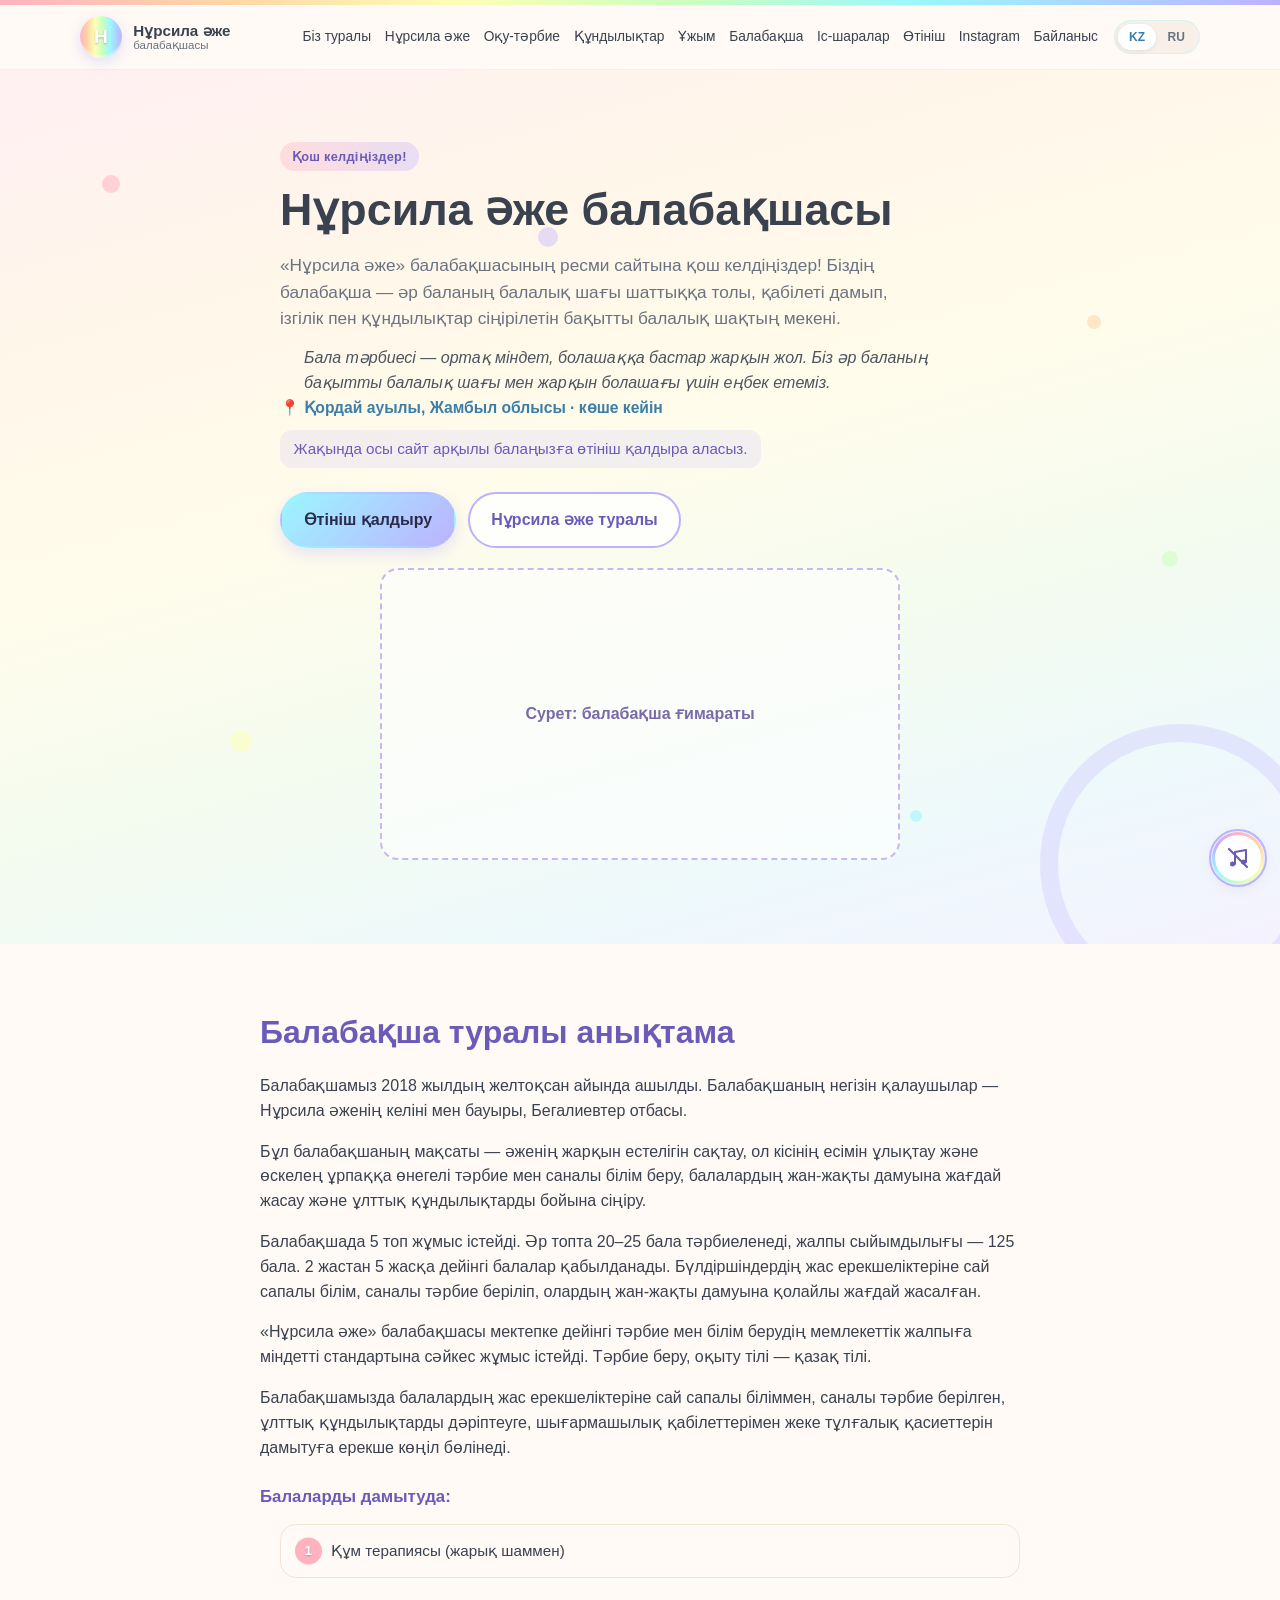
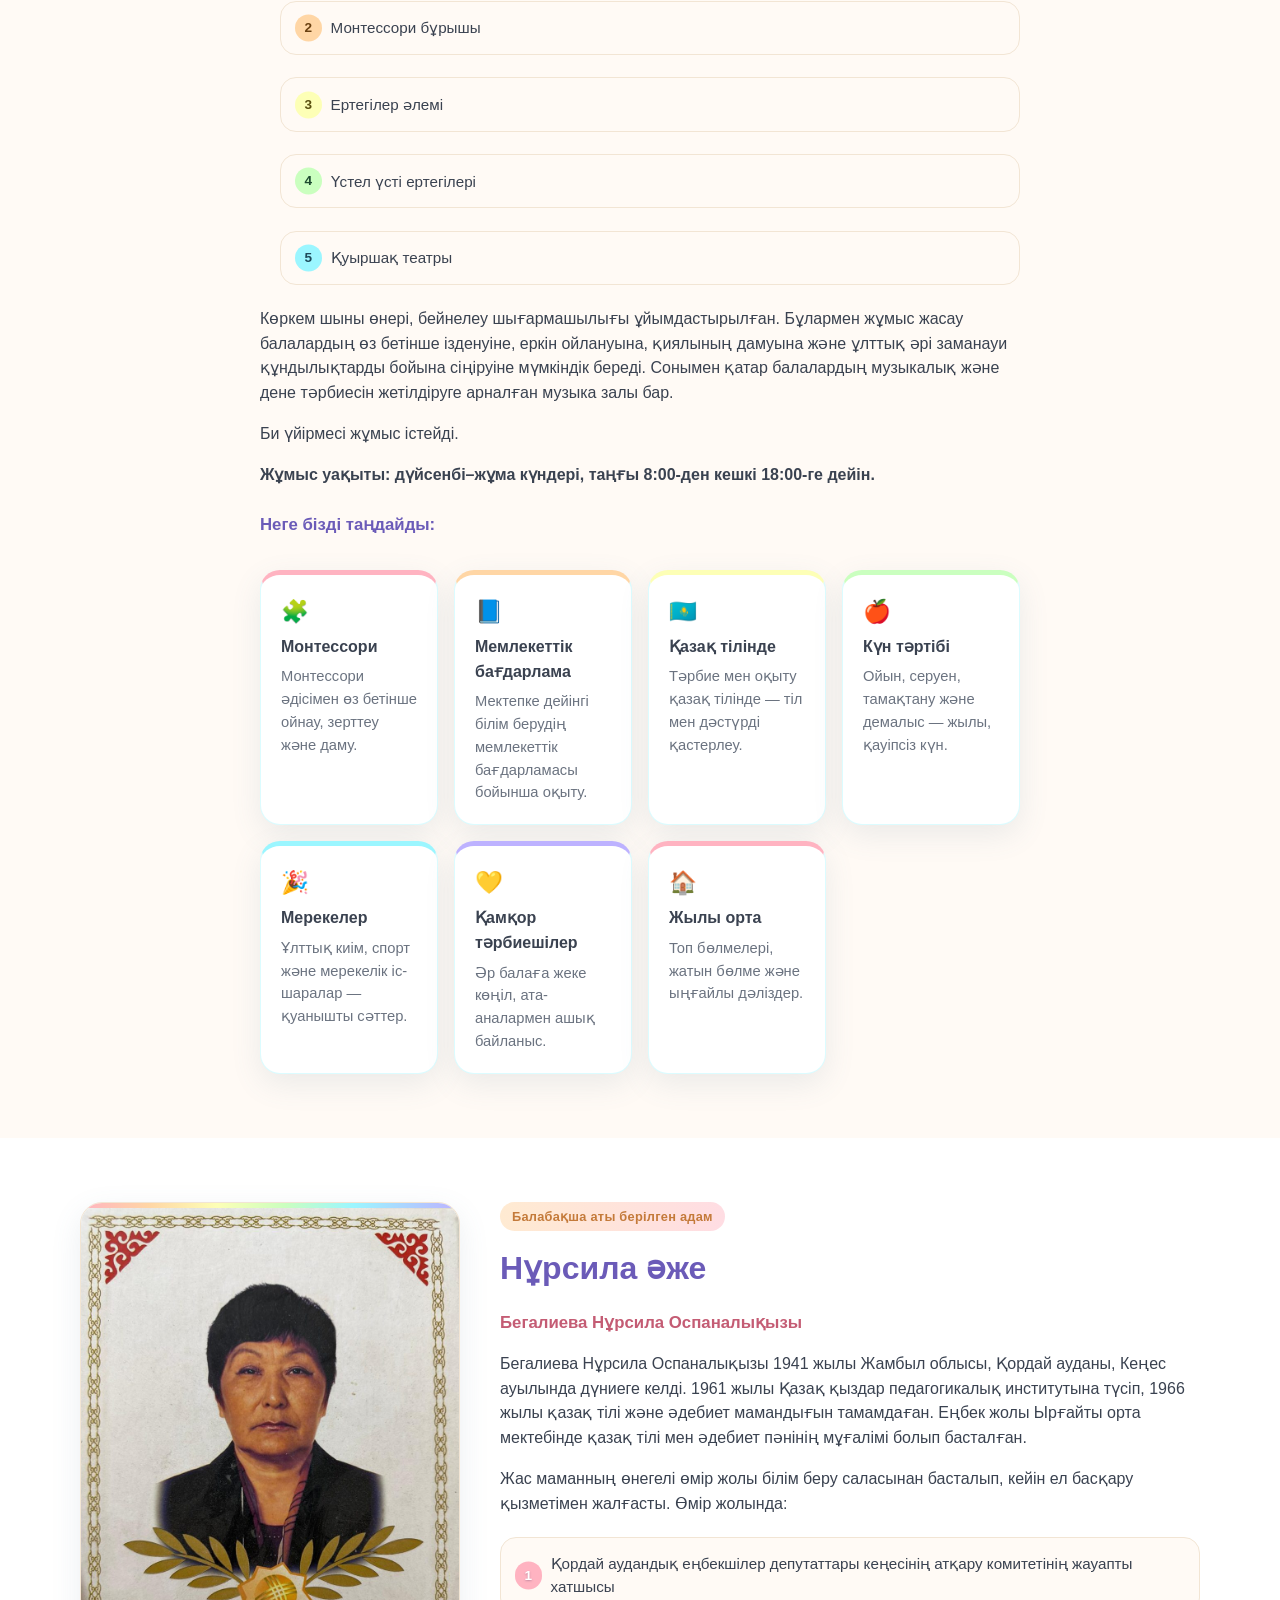
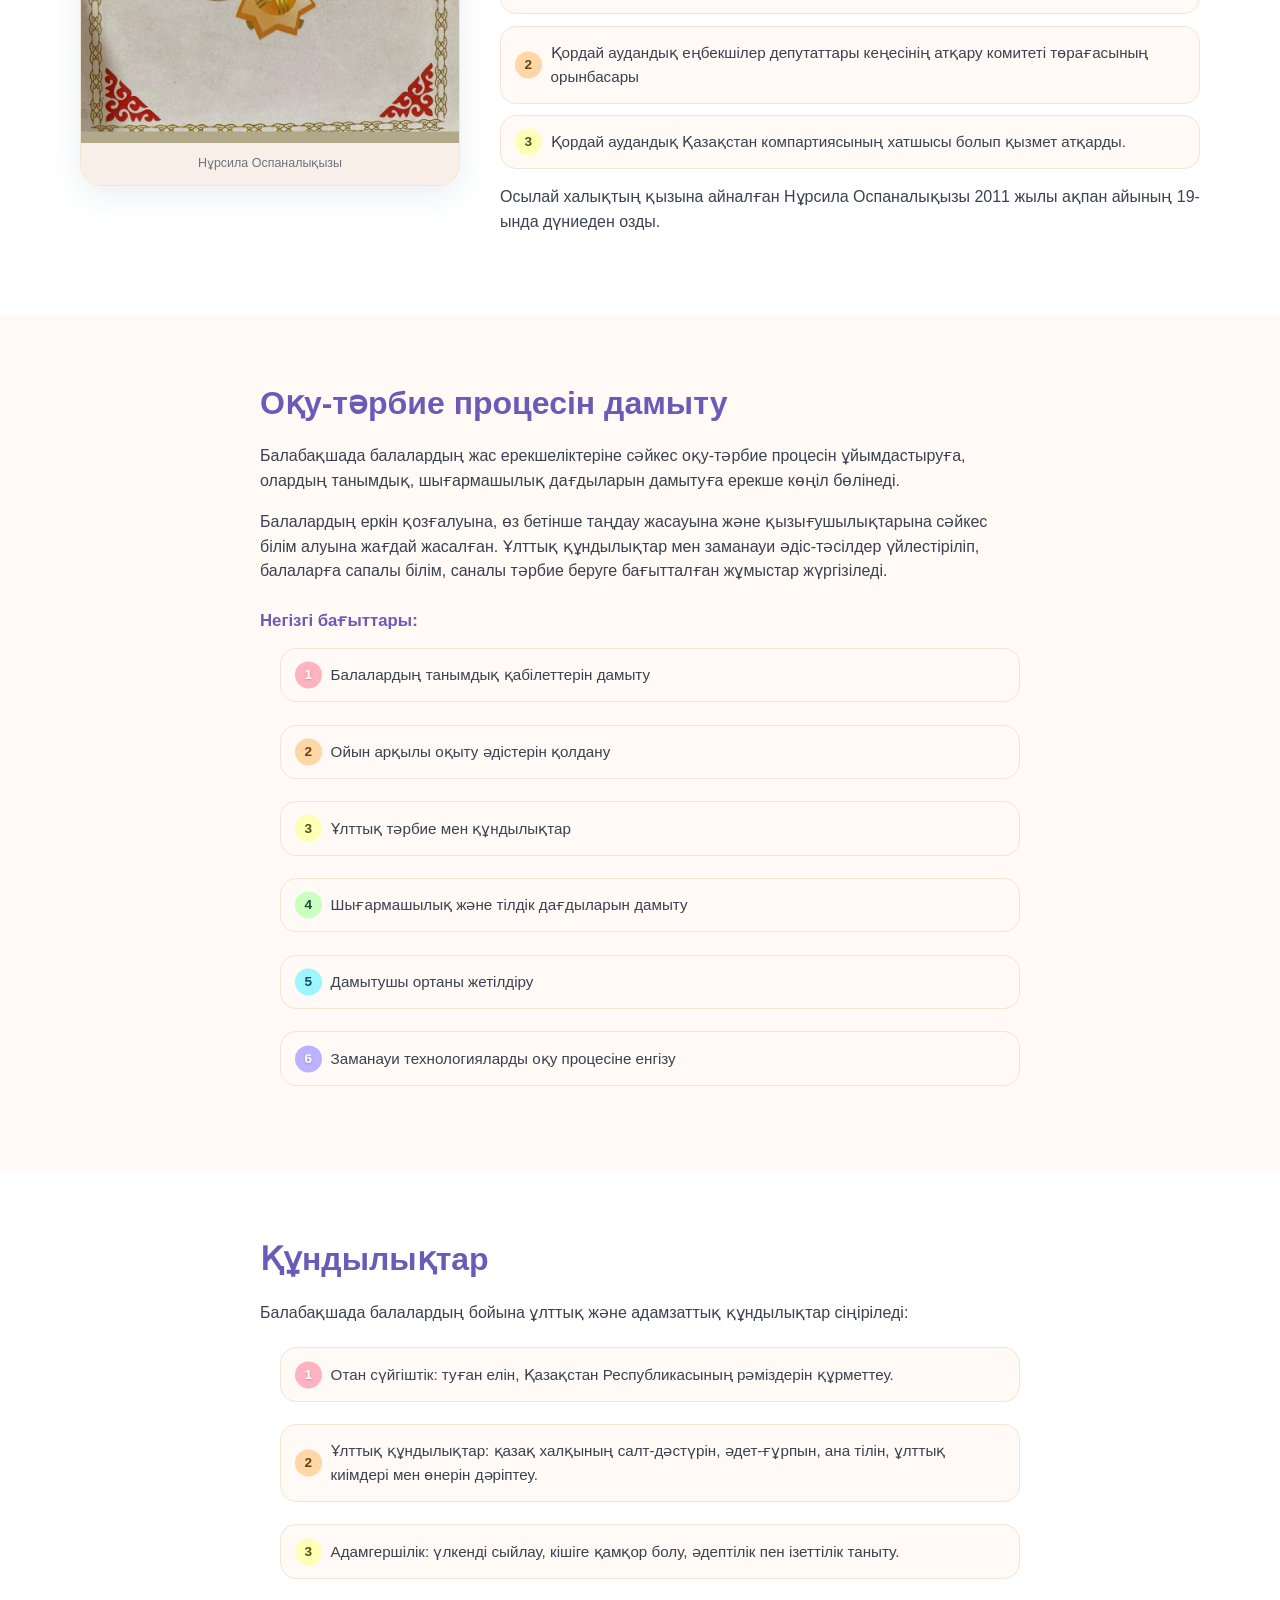
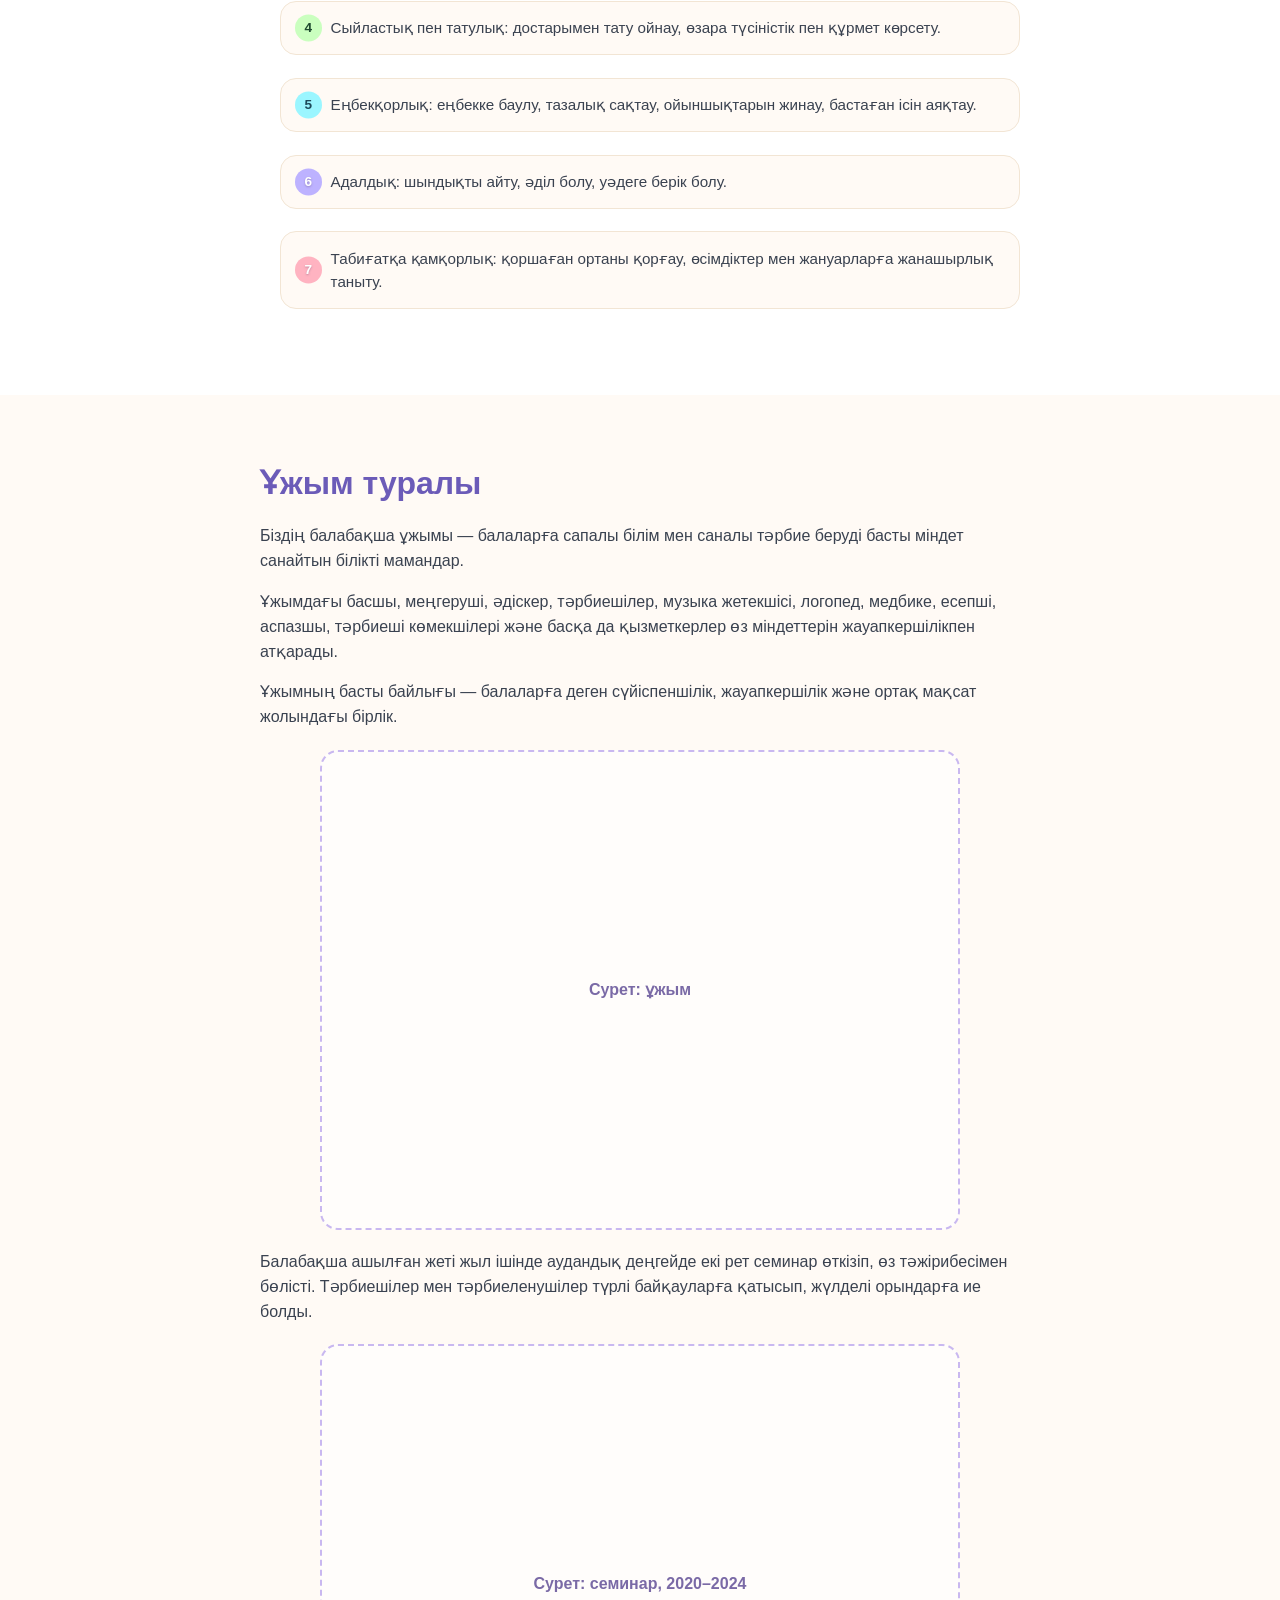
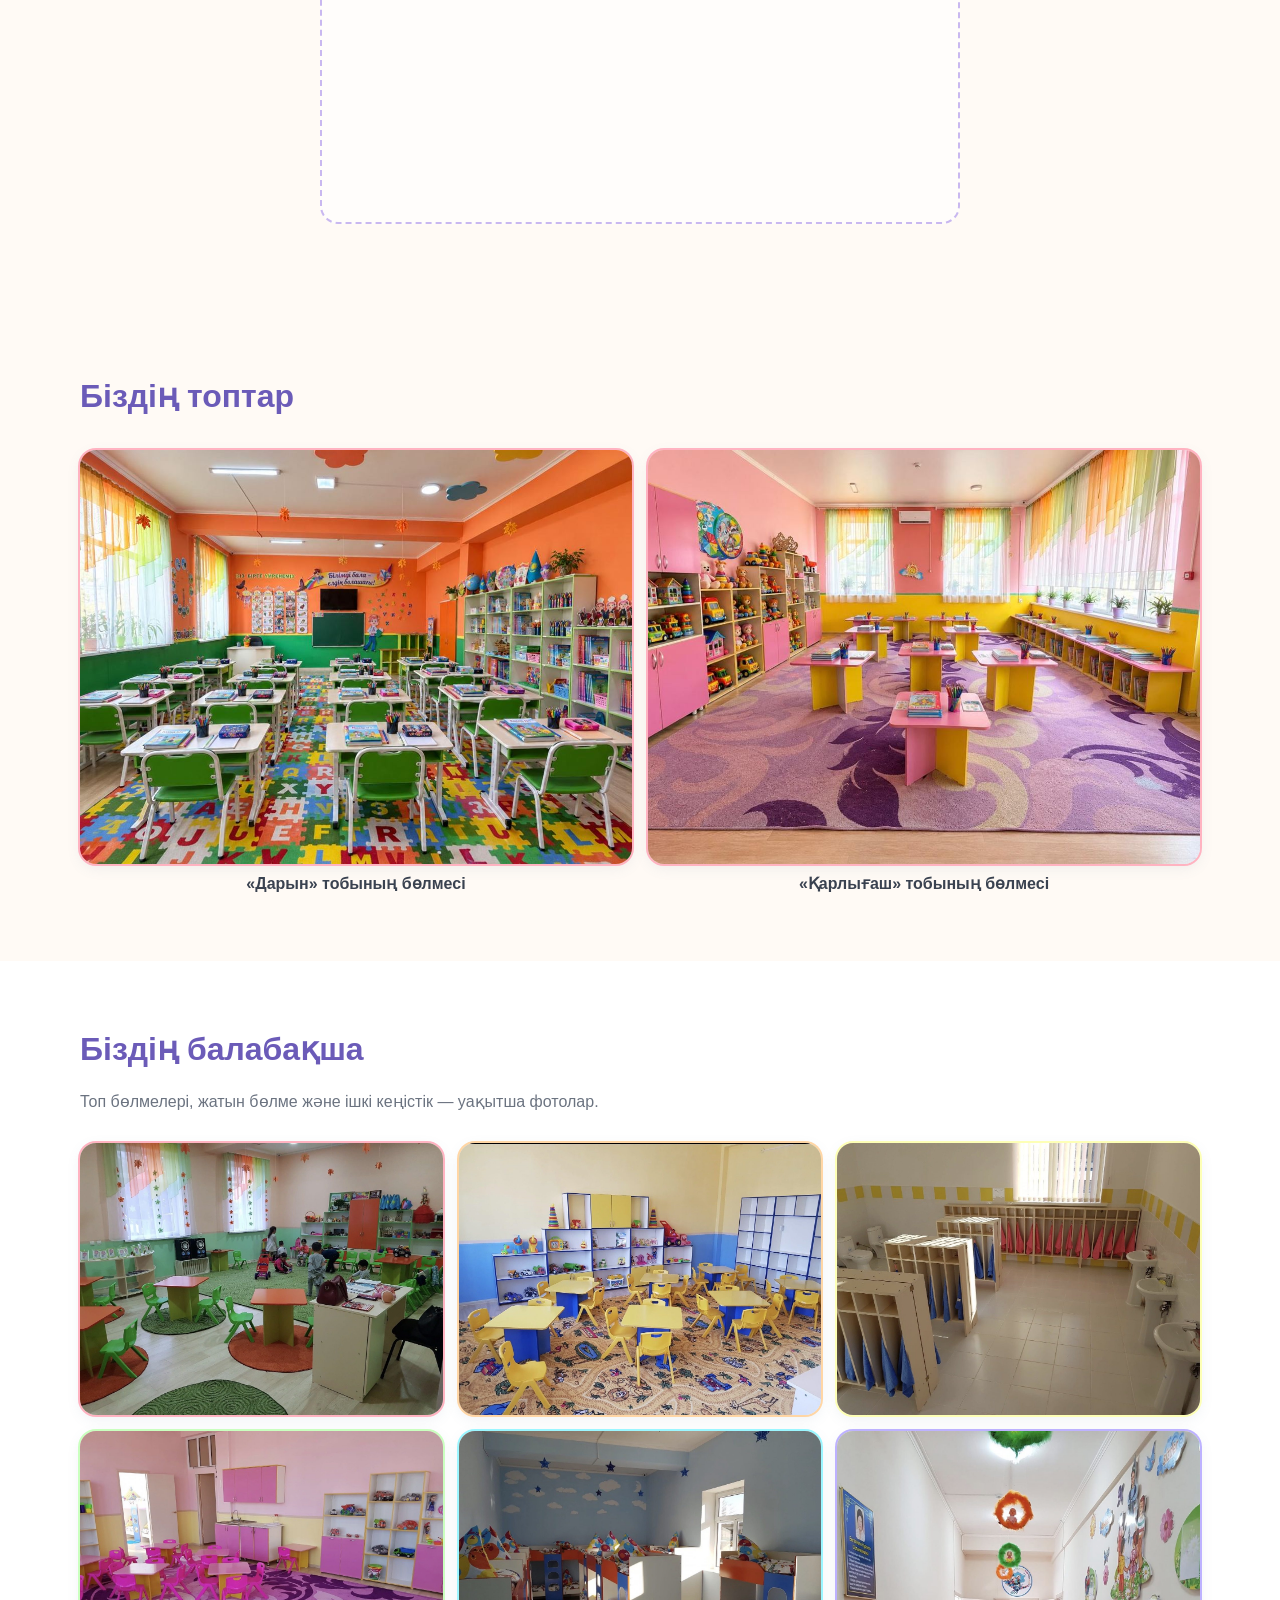
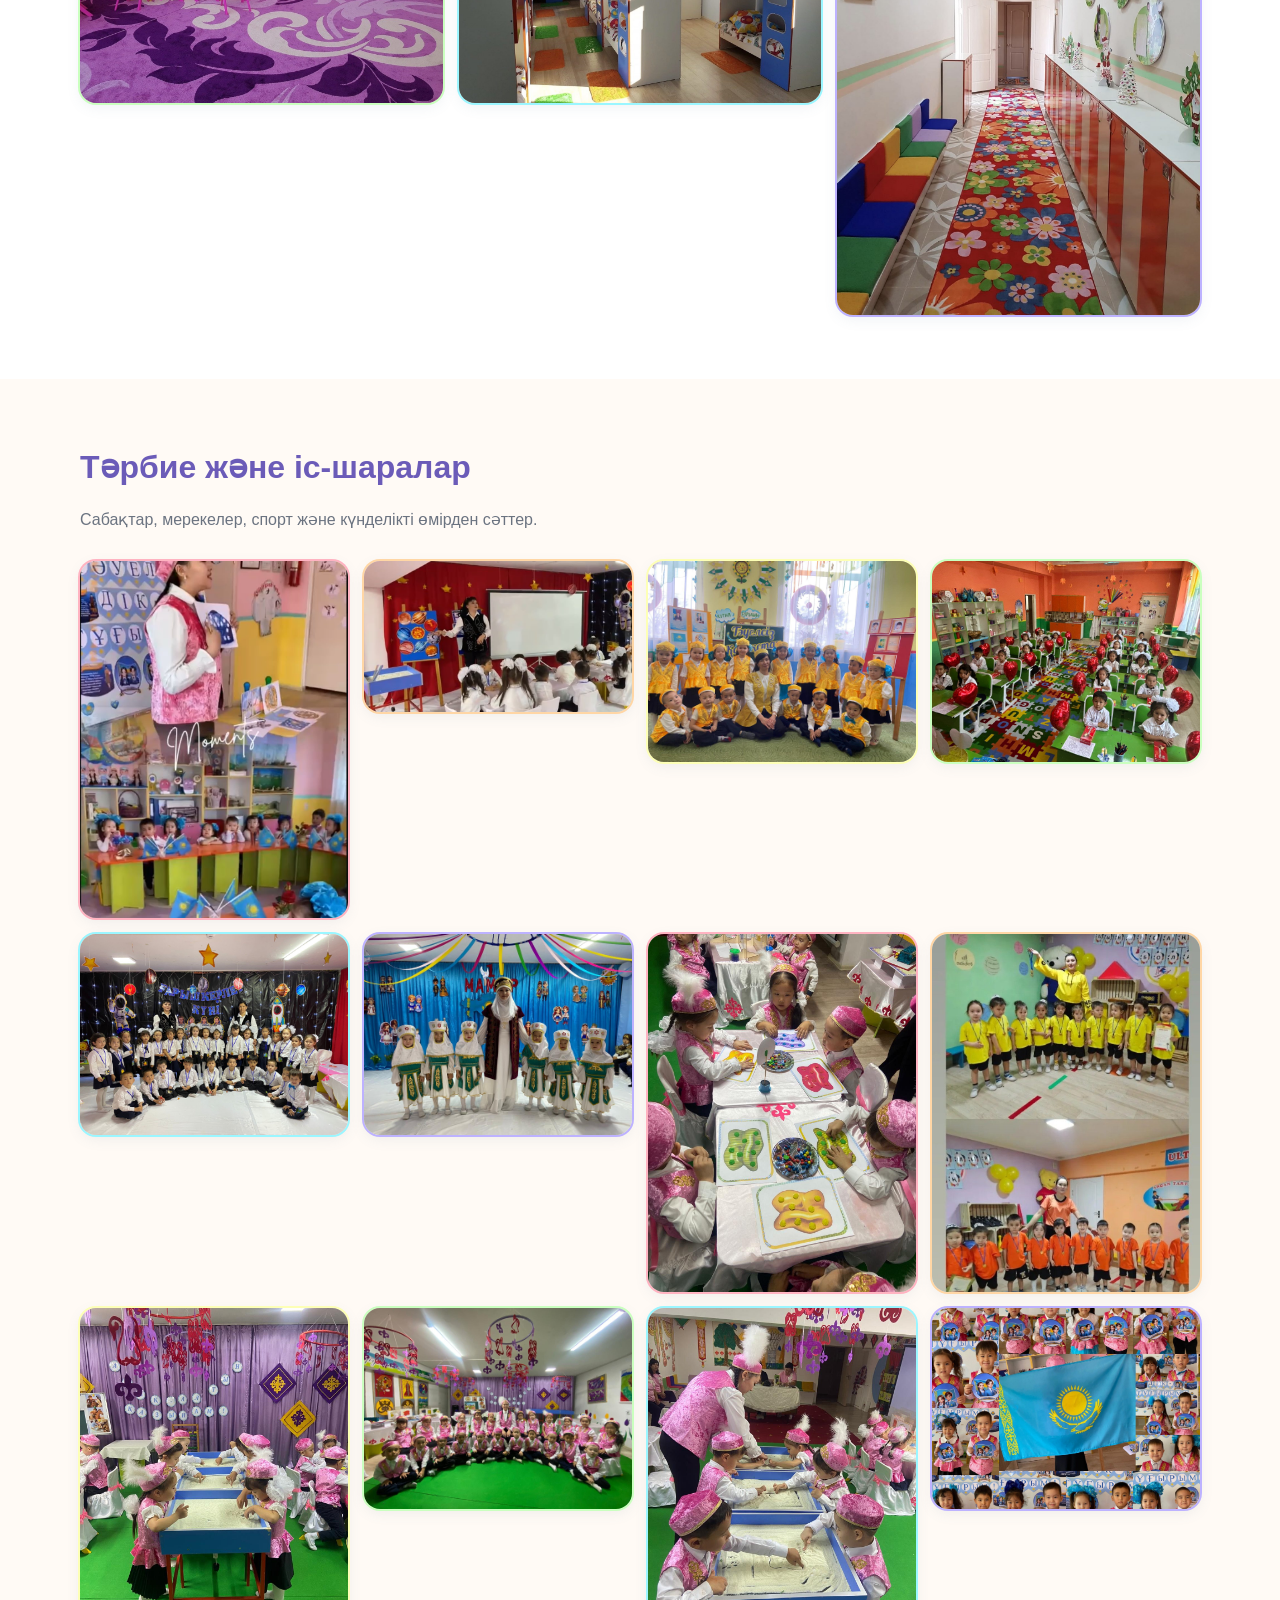
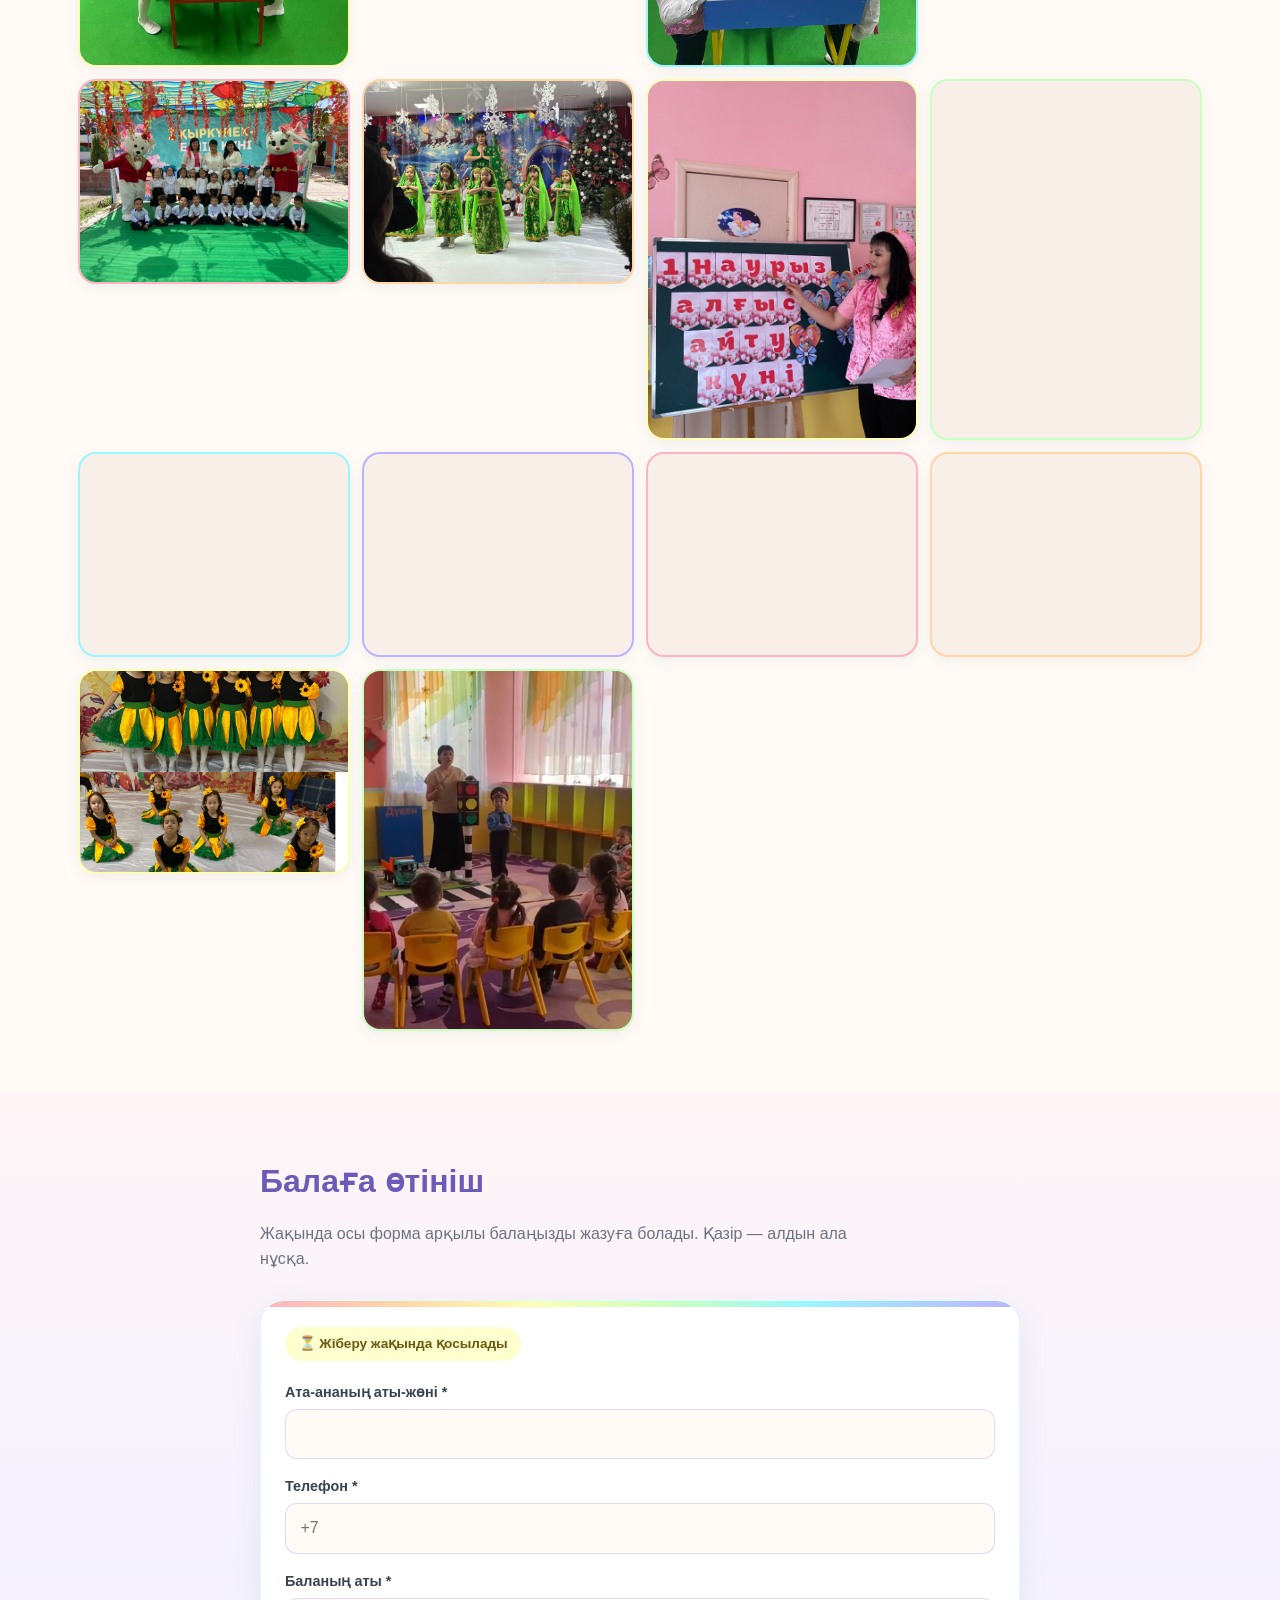
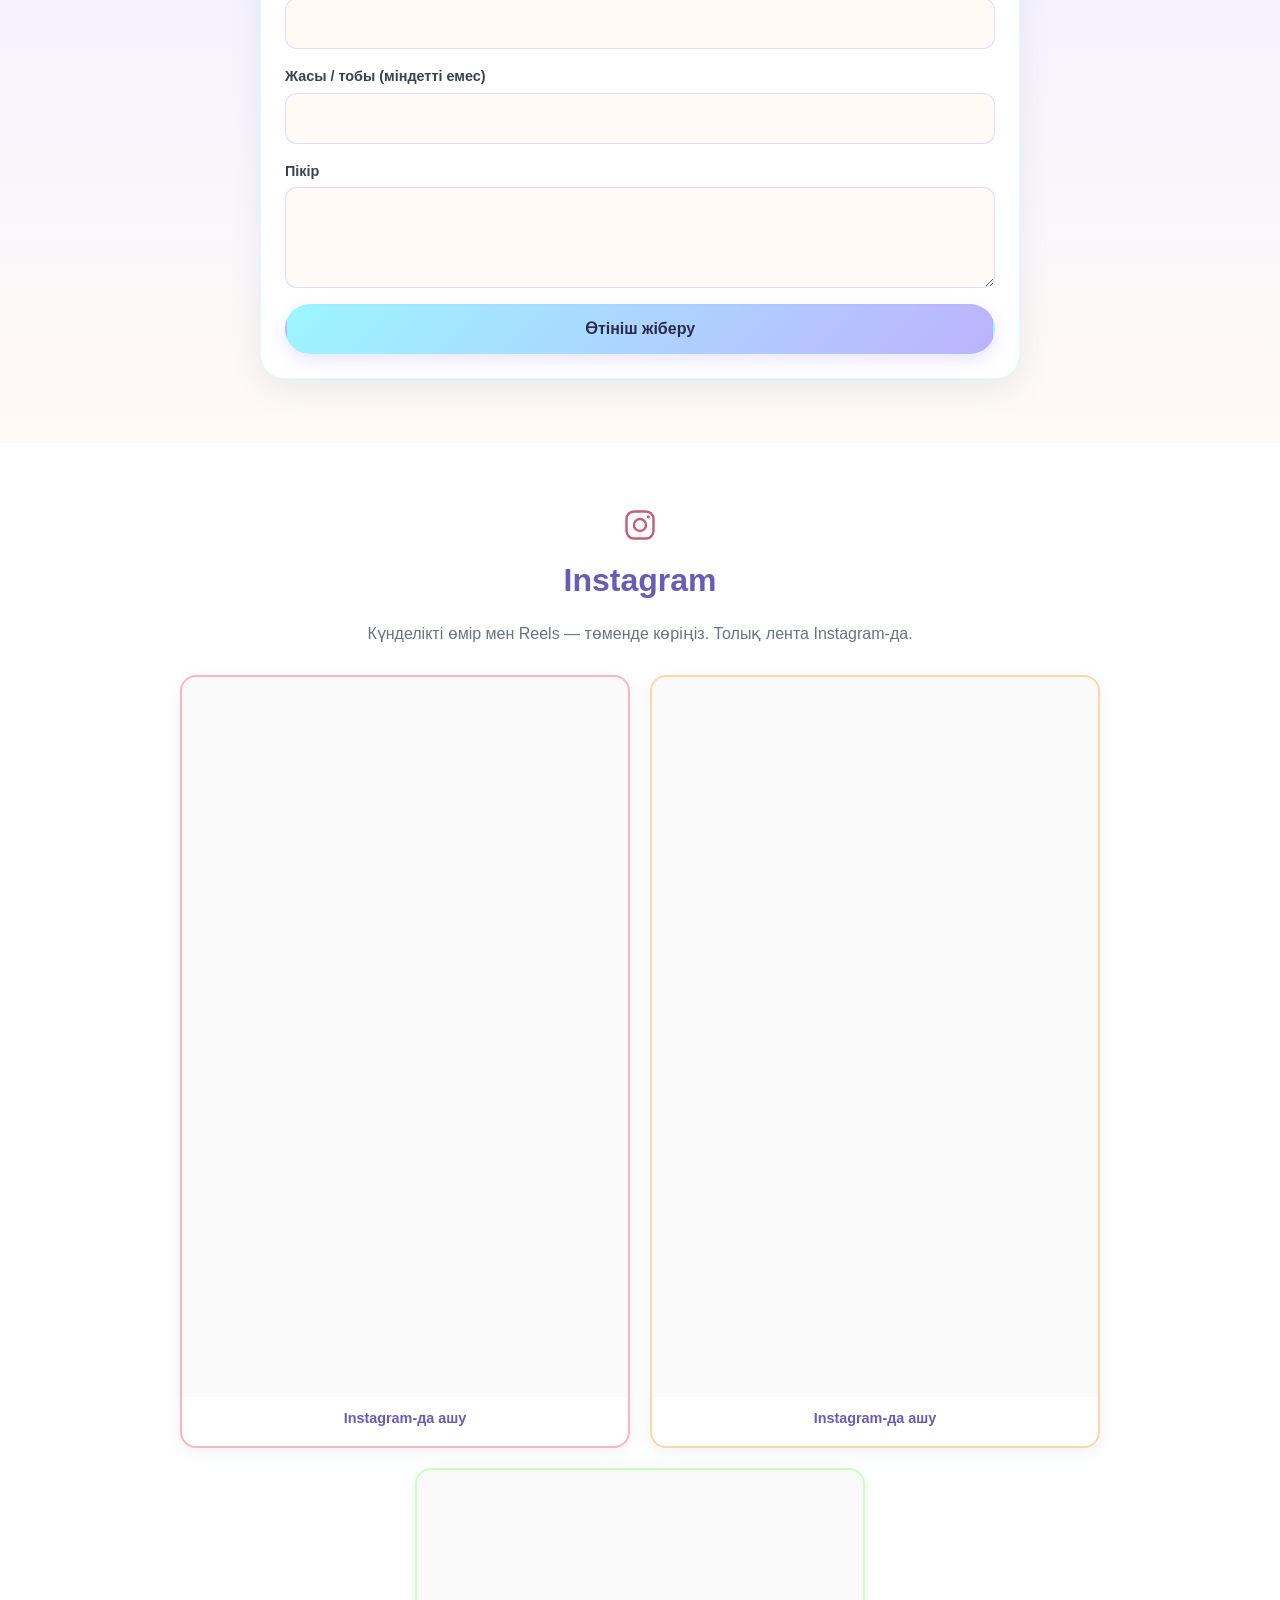
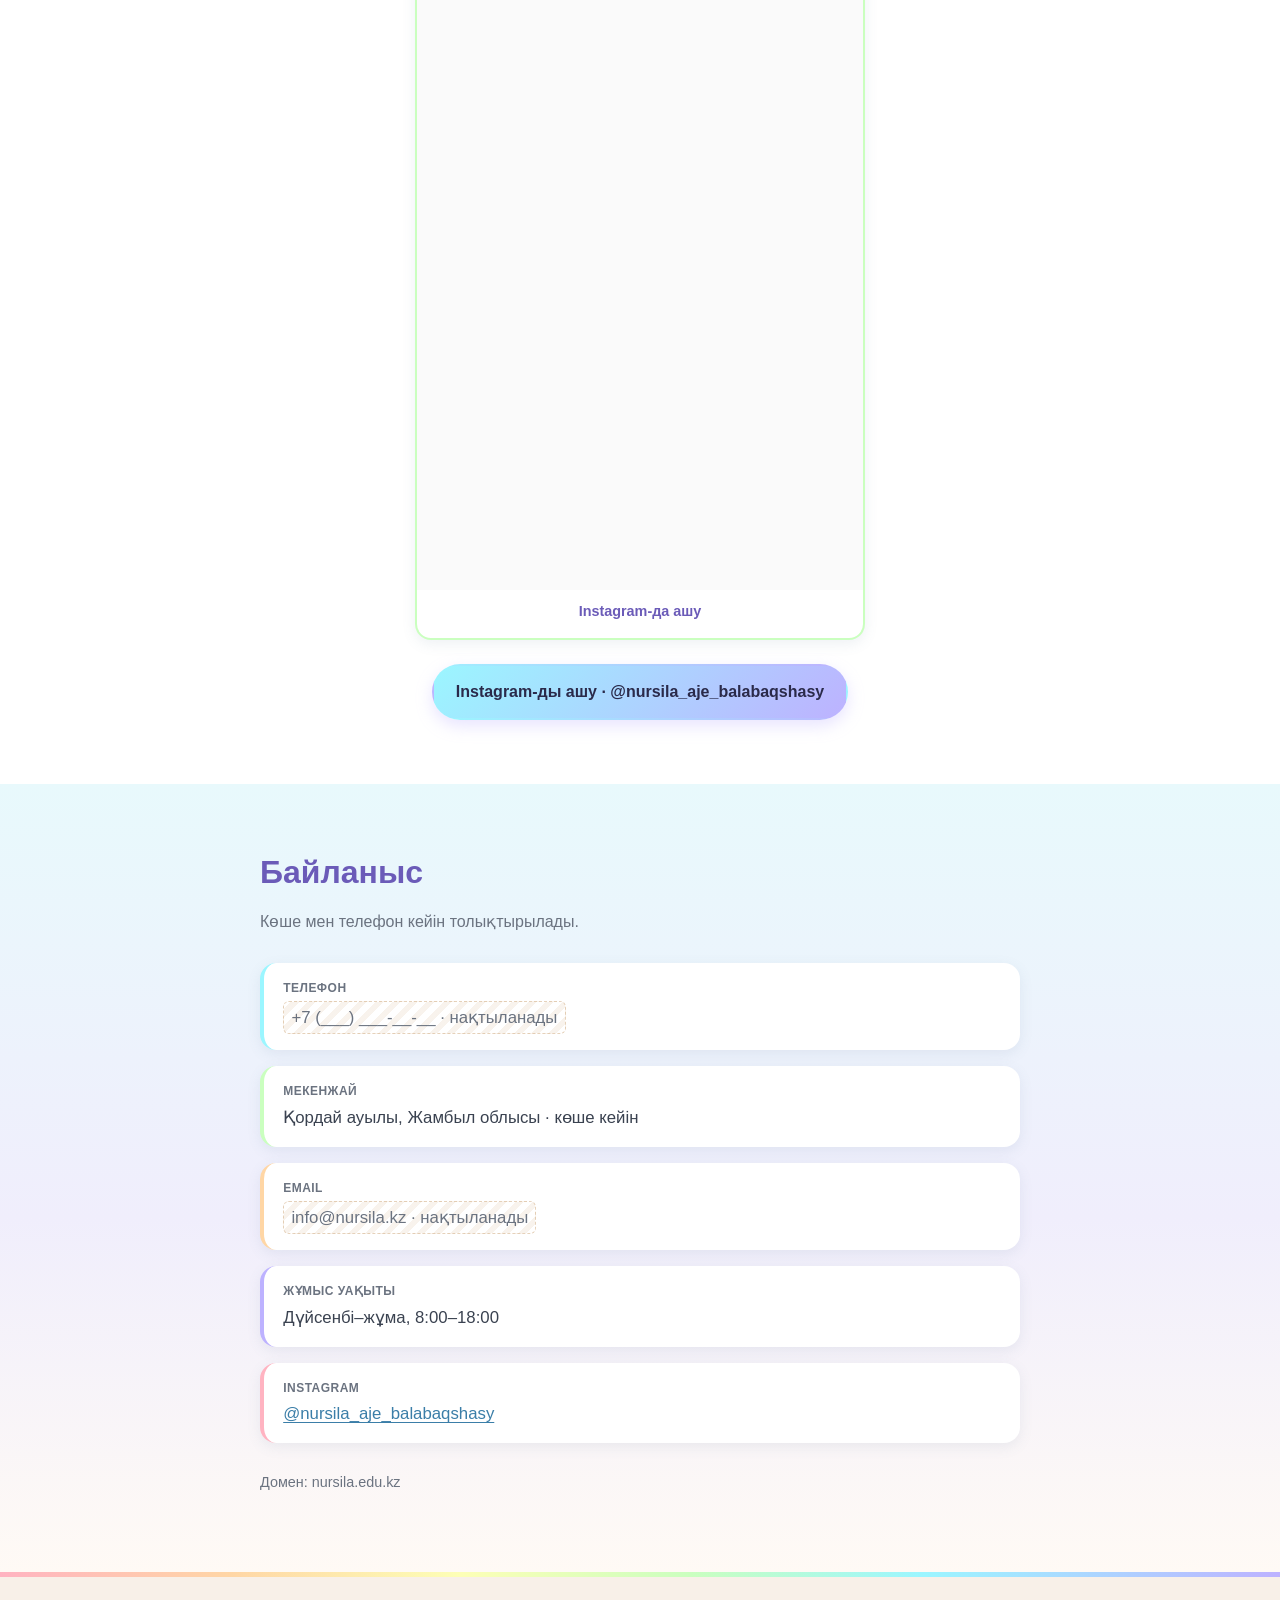
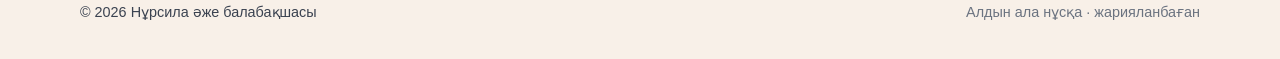
==== commit cf75f792: "Portrait: full bottom border + margin, cache-busting v=3" ====
--- a/index.html
+++ b/index.html
@@ -7,7 +7,7 @@
   <title>Нұрсила әже балабақшасы</title>
   <link rel="canonical" href="https://nursila.edu.kz/" />
   <meta property="og:url" content="https://nursila.edu.kz/" />
-  <link rel="stylesheet" href="css/styles.css" />
+  <link rel="stylesheet" href="css/styles.css?v=3" />
   <link rel="icon" href="data:image/svg+xml,%3Csvg xmlns='http://www.w3.org/2000/svg' viewBox='0 0 64 64'%3E%3Cdefs%3E%3ClinearGradient id='g' x1='0' y1='0' x2='1' y2='1'%3E%3Cstop offset='0' stop-color='%23ffb3c1'/%3E%3Cstop offset='.2' stop-color='%23ffd6a5'/%3E%3Cstop offset='.4' stop-color='%23fdffb6'/%3E%3Cstop offset='.6' stop-color='%23caffbf'/%3E%3Cstop offset='.8' stop-color='%239bf6ff'/%3E%3Cstop offset='1' stop-color='%23bdb2ff'/%3E%3C/linearGradient%3E%3C/defs%3E%3Ccircle cx='32' cy='32' r='30' fill='url(%23g)'/%3E%3Ctext x='32' y='42' text-anchor='middle' font-size='28' font-weight='700' fill='%23ffffff'%3E%D0%9D%3C/text%3E%3C/svg%3E" />
 </head>
 <body>
@@ -127,11 +127,11 @@
         <div class="nursila-grid">
           <figure class="nursila-photo">
             <img
-              src="assets/nursila/nursila-portrait.jpg"
+              src="assets/nursila/nursila-portrait.jpg?v=3"
               alt="Бегалиева Нұрсила Оспаналықызының портреті"
               data-i18n-alt="nursilaAlt"
-              width="917"
-              height="1268"
+              width="918"
+              height="1300"
               loading="lazy"
             />
             <figcaption data-i18n="nursilaCaption">Нұрсила Оспаналықызы</figcaption>
@@ -406,9 +406,9 @@
     </button>
   </div>
 
-  <script src="js/i18n.js"></script>
-  <script src="js/main.js"></script>
-  <script src="js/music.js"></script>
+  <script src="js/i18n.js?v=3"></script>
+  <script src="js/main.js?v=3"></script>
+  <script src="js/music.js?v=3"></script>
   <script async src="https://www.instagram.com/embed.js"></script>
 </body>
 </html>
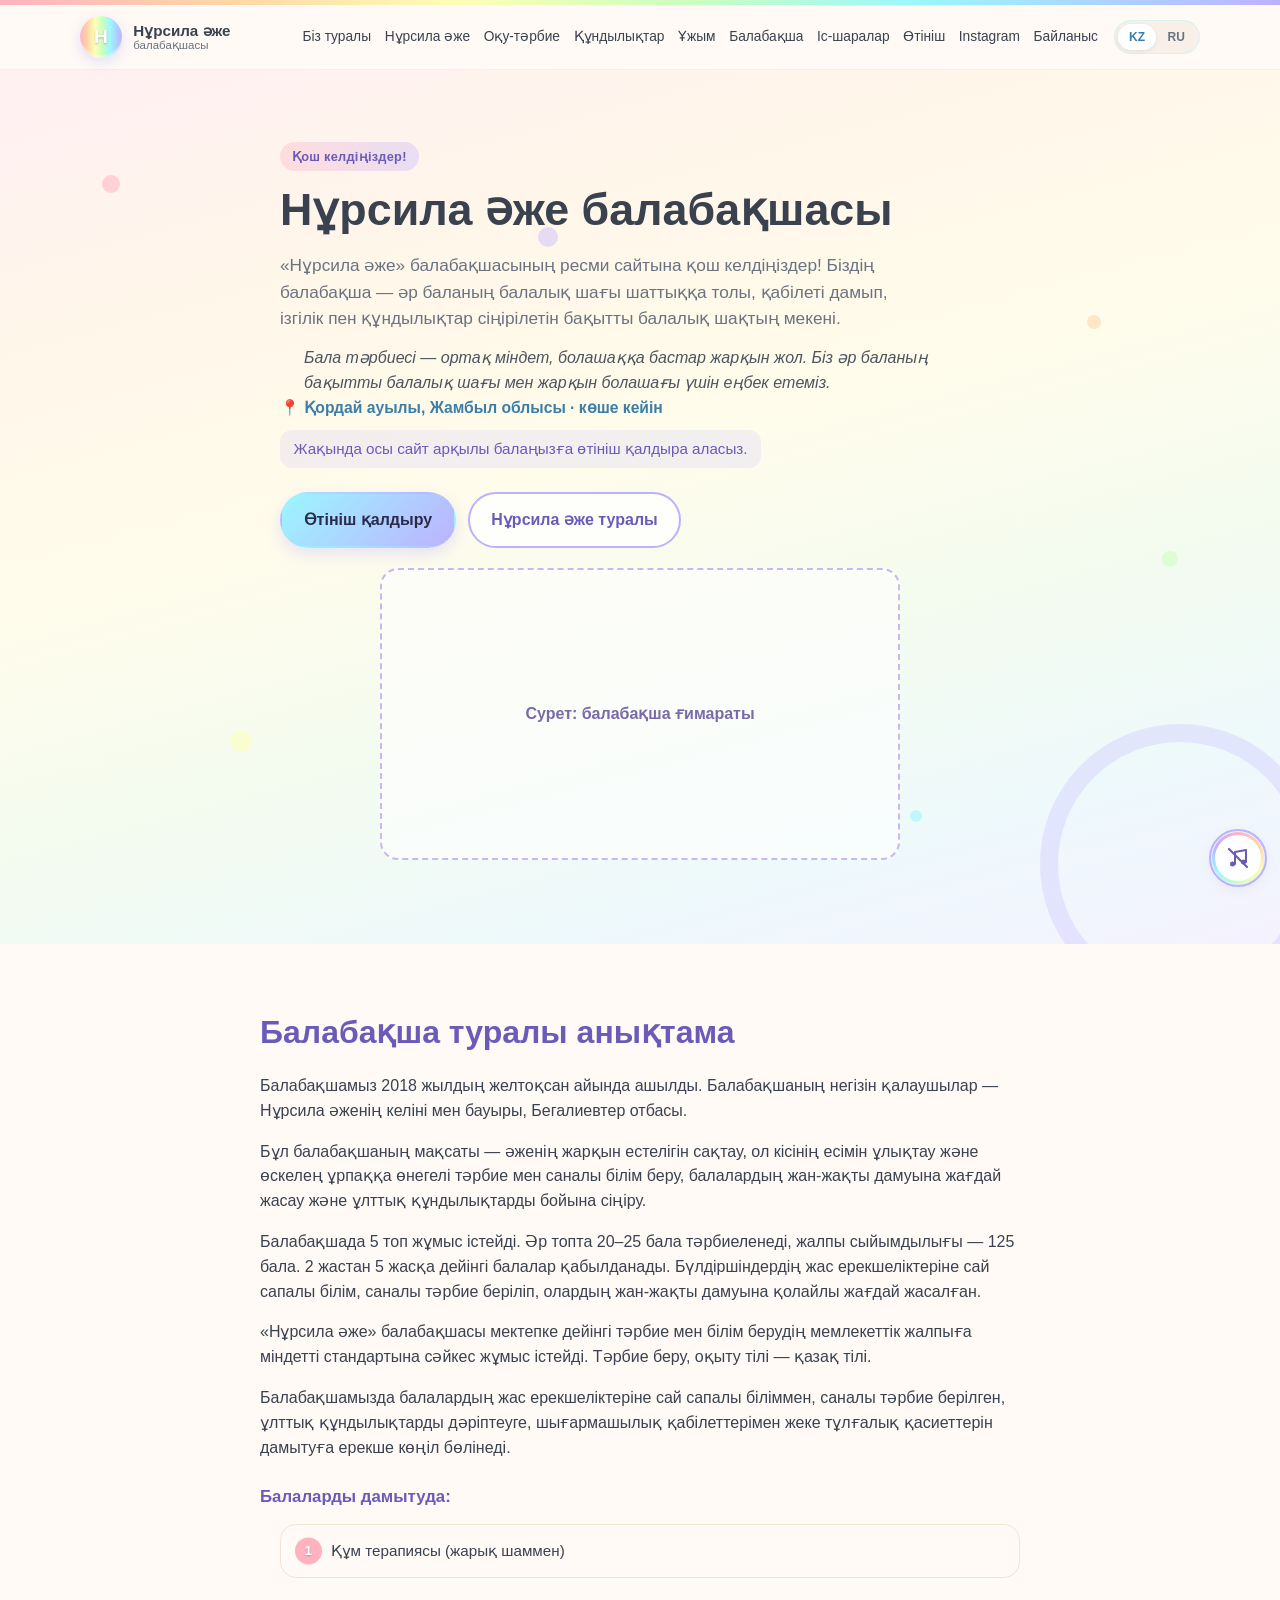
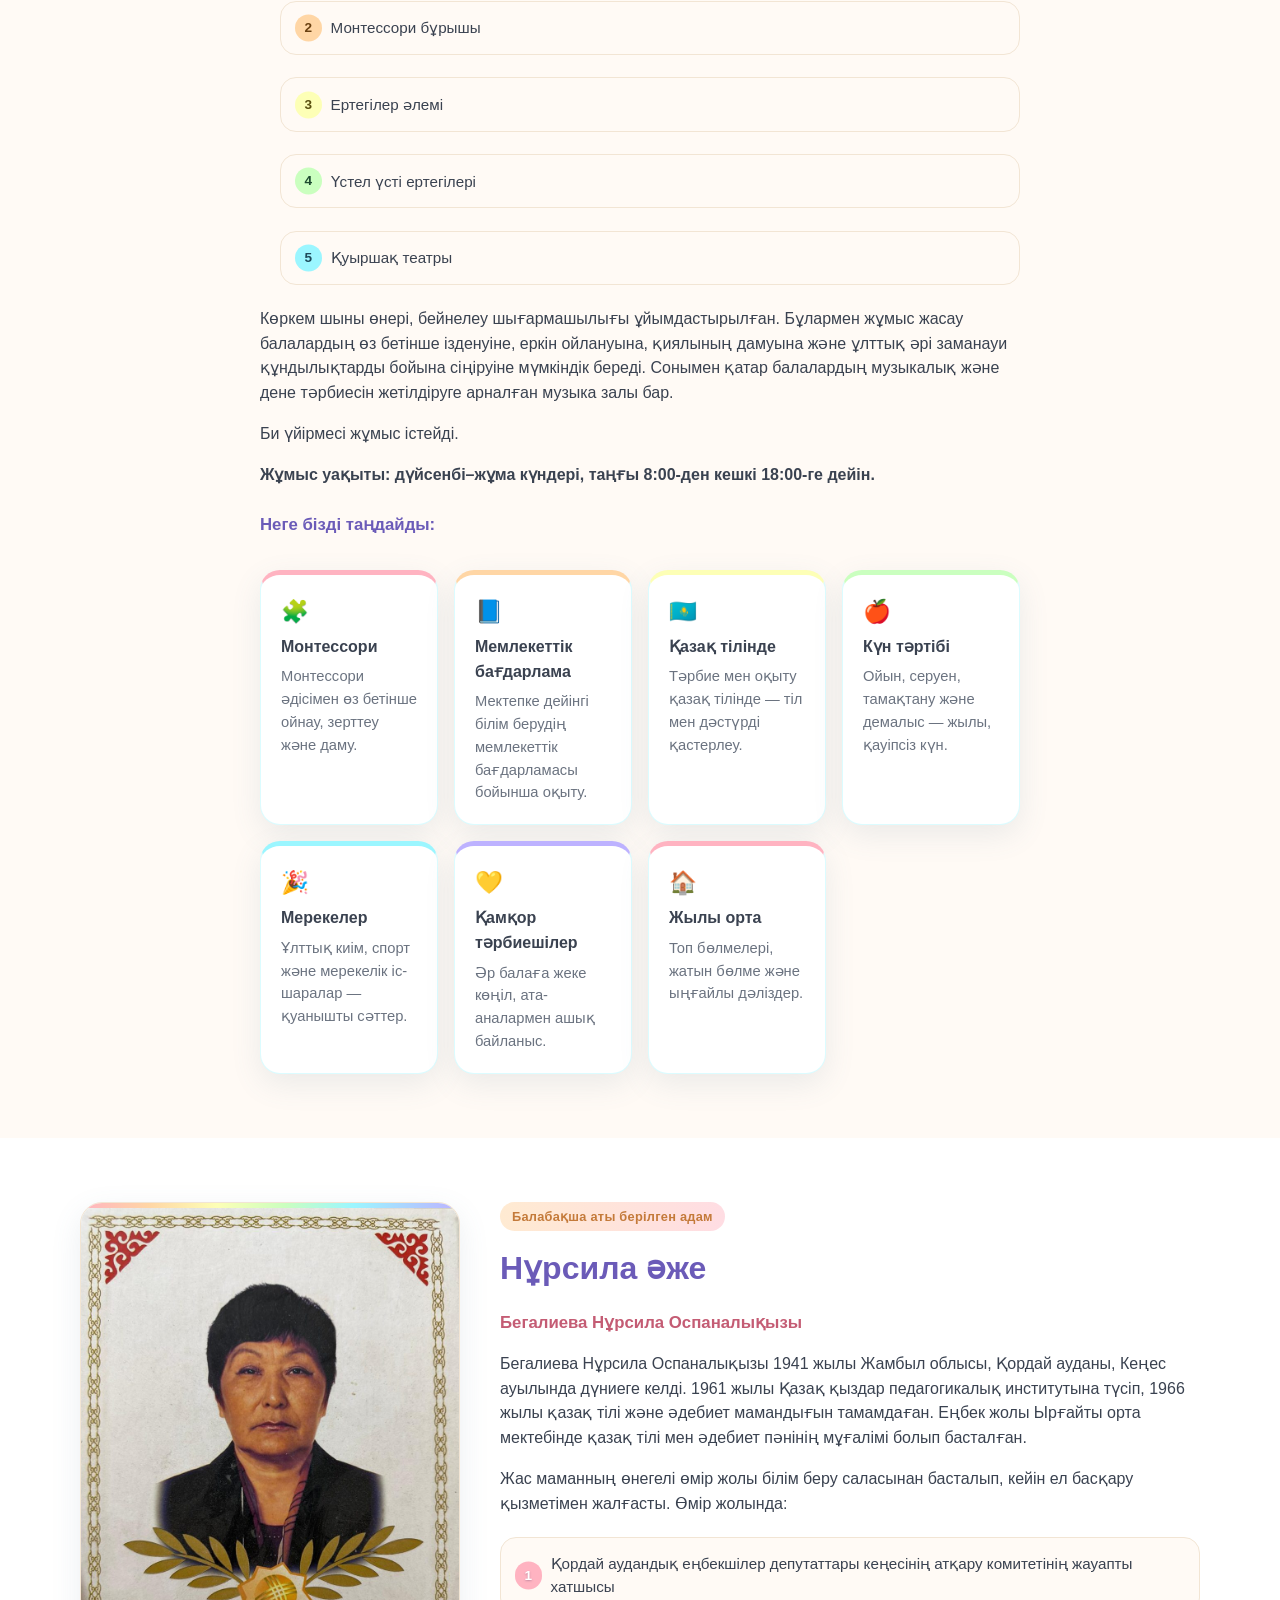
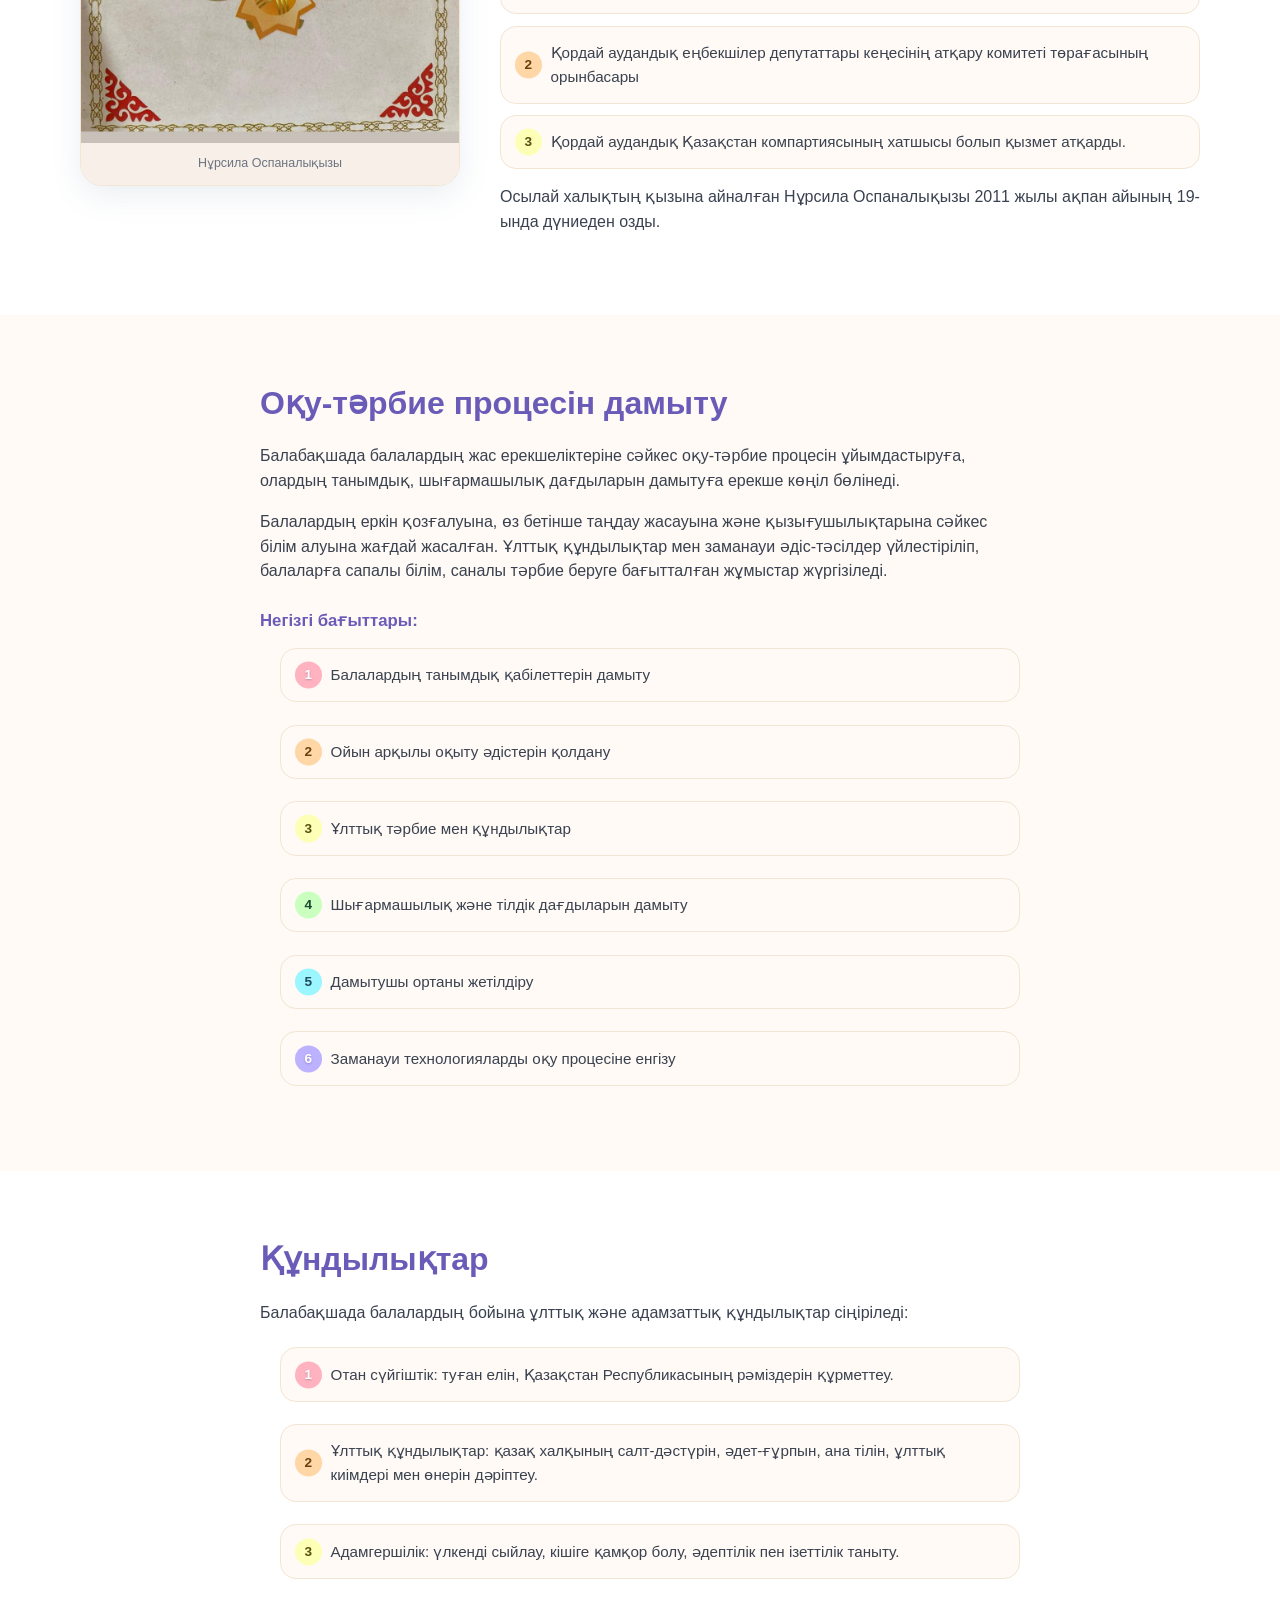
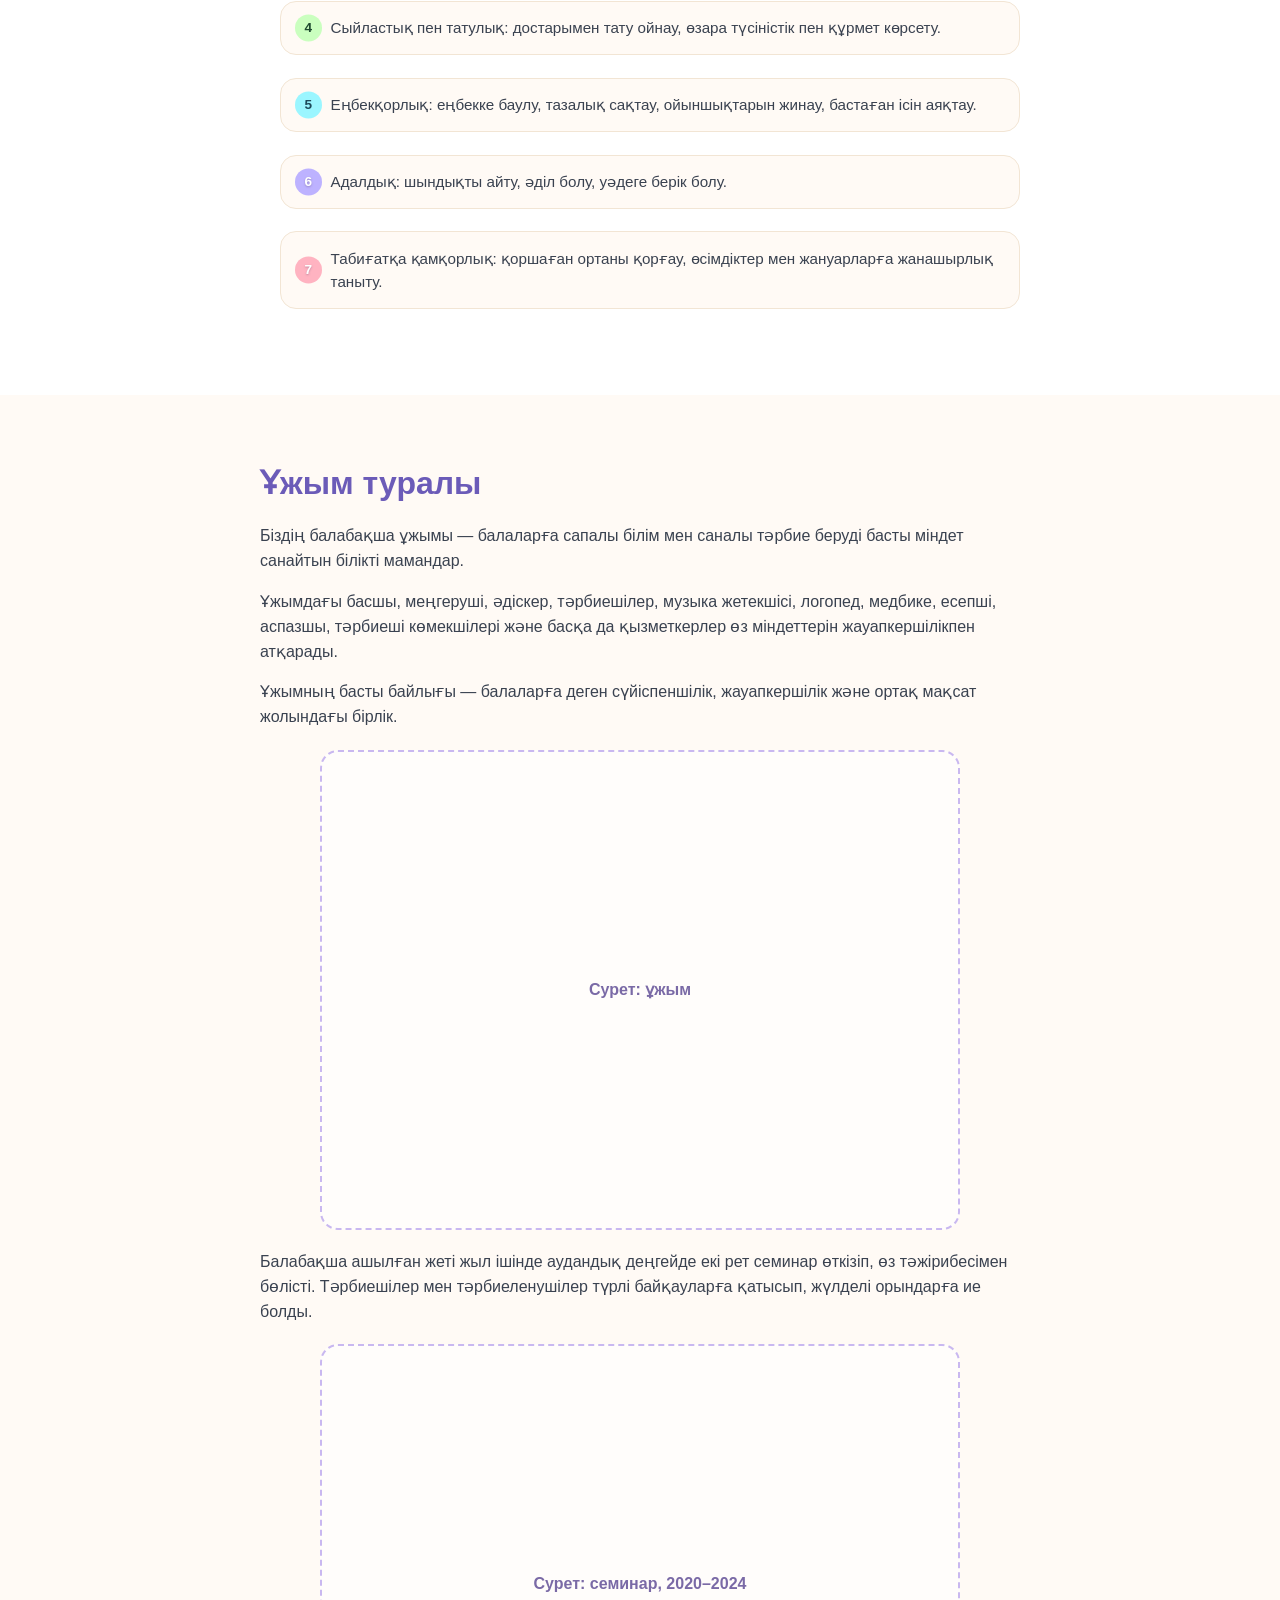
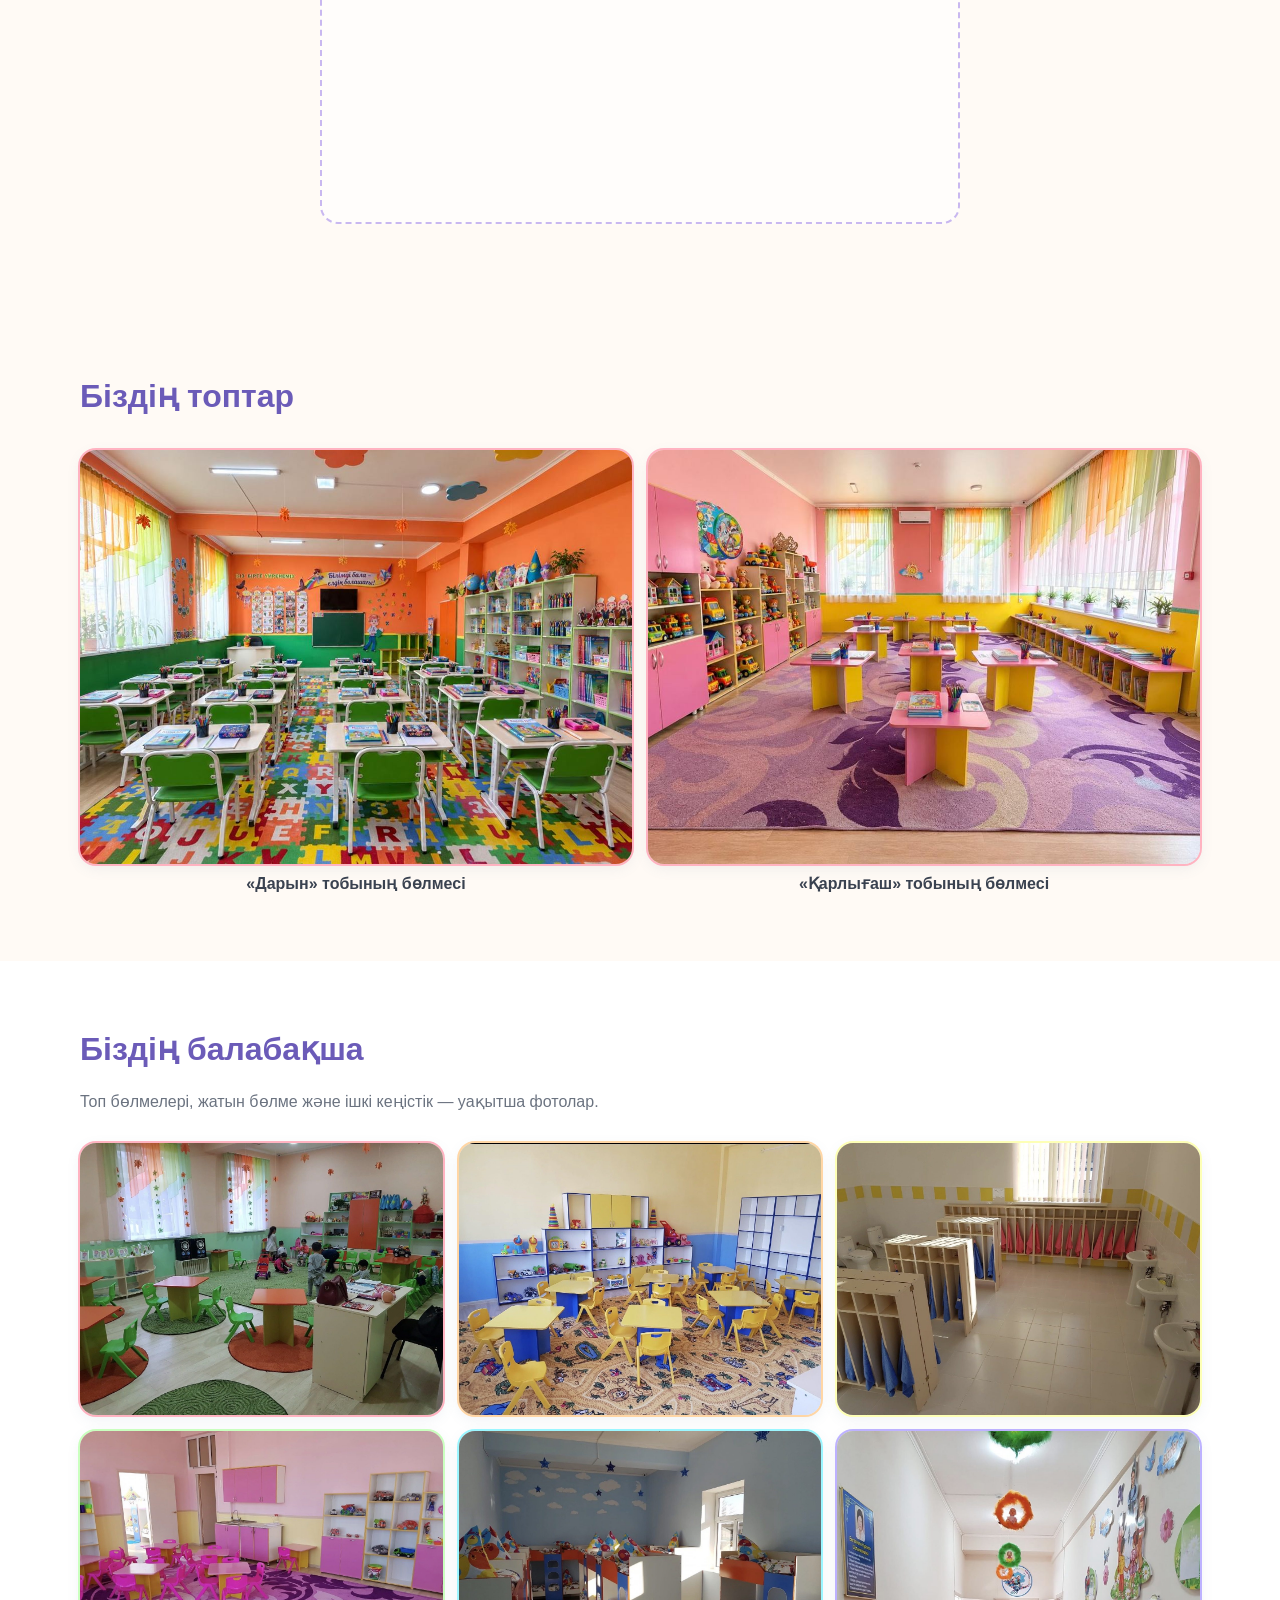
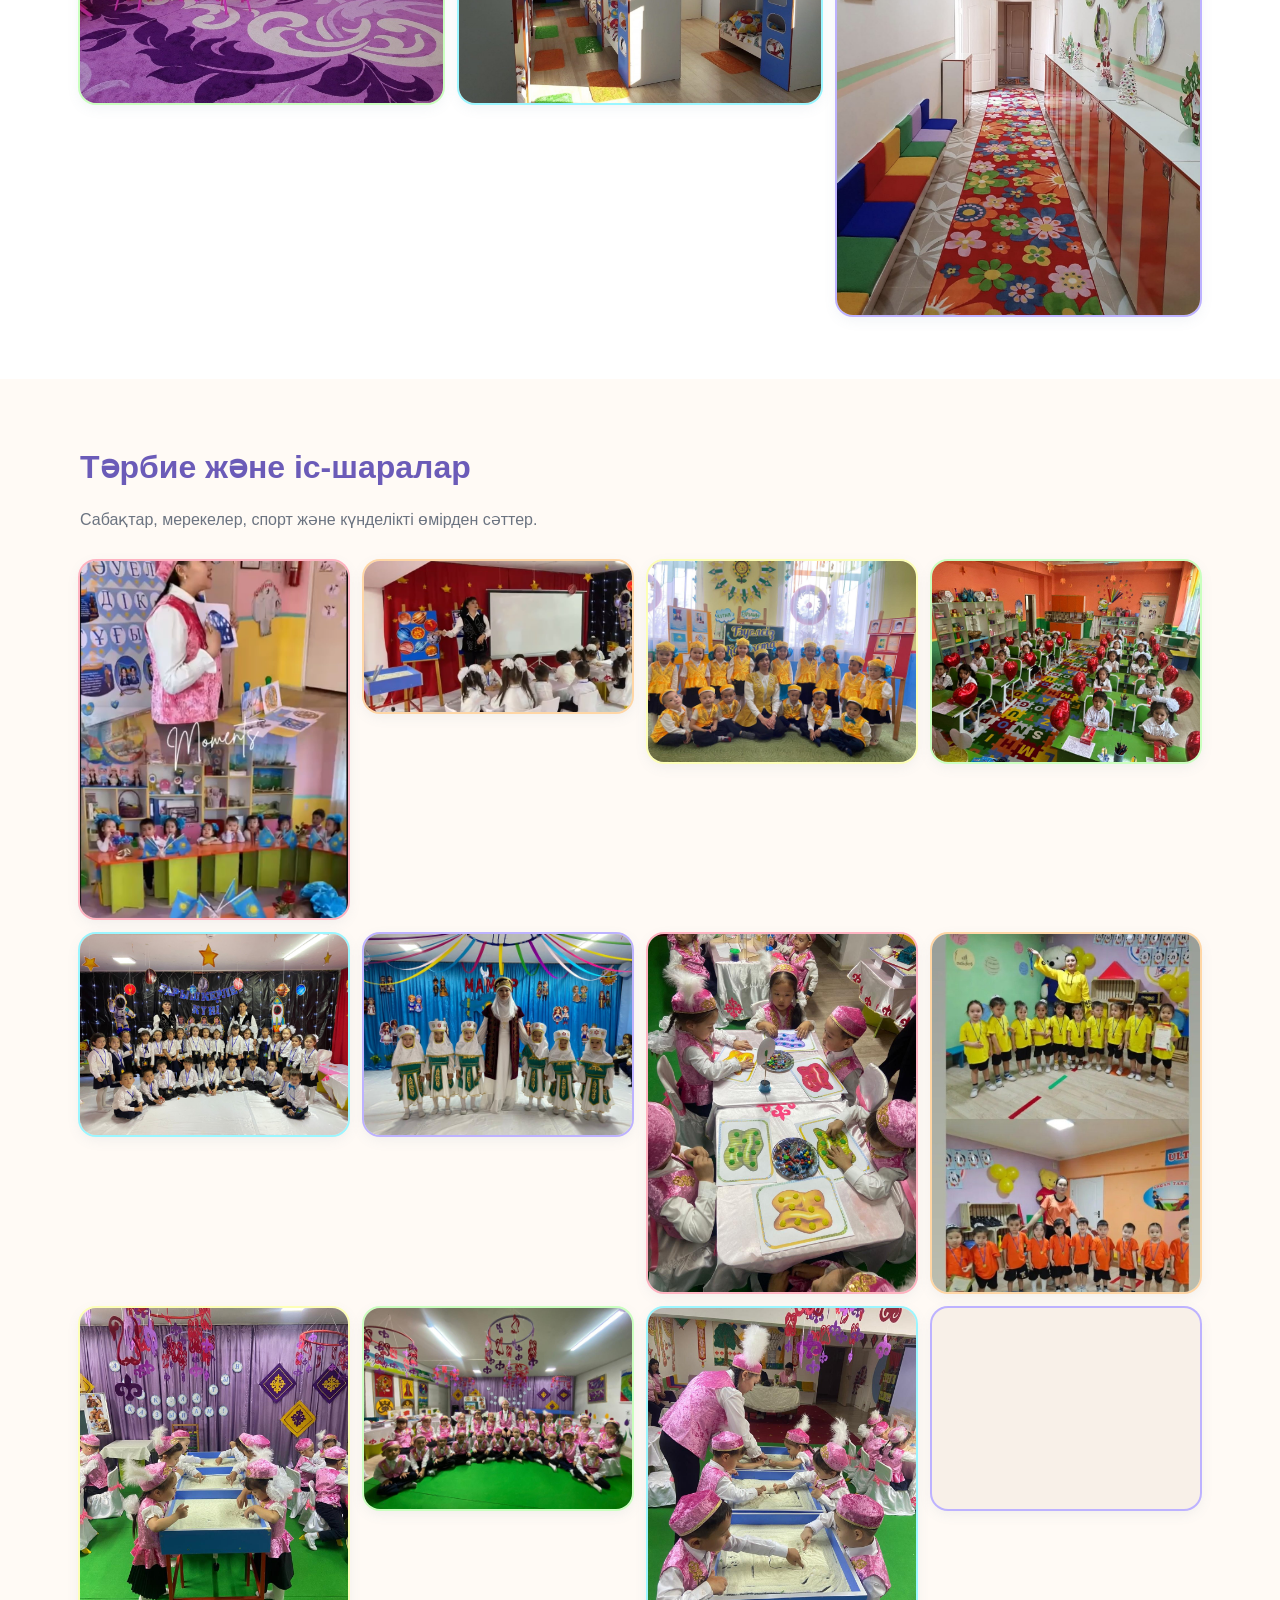
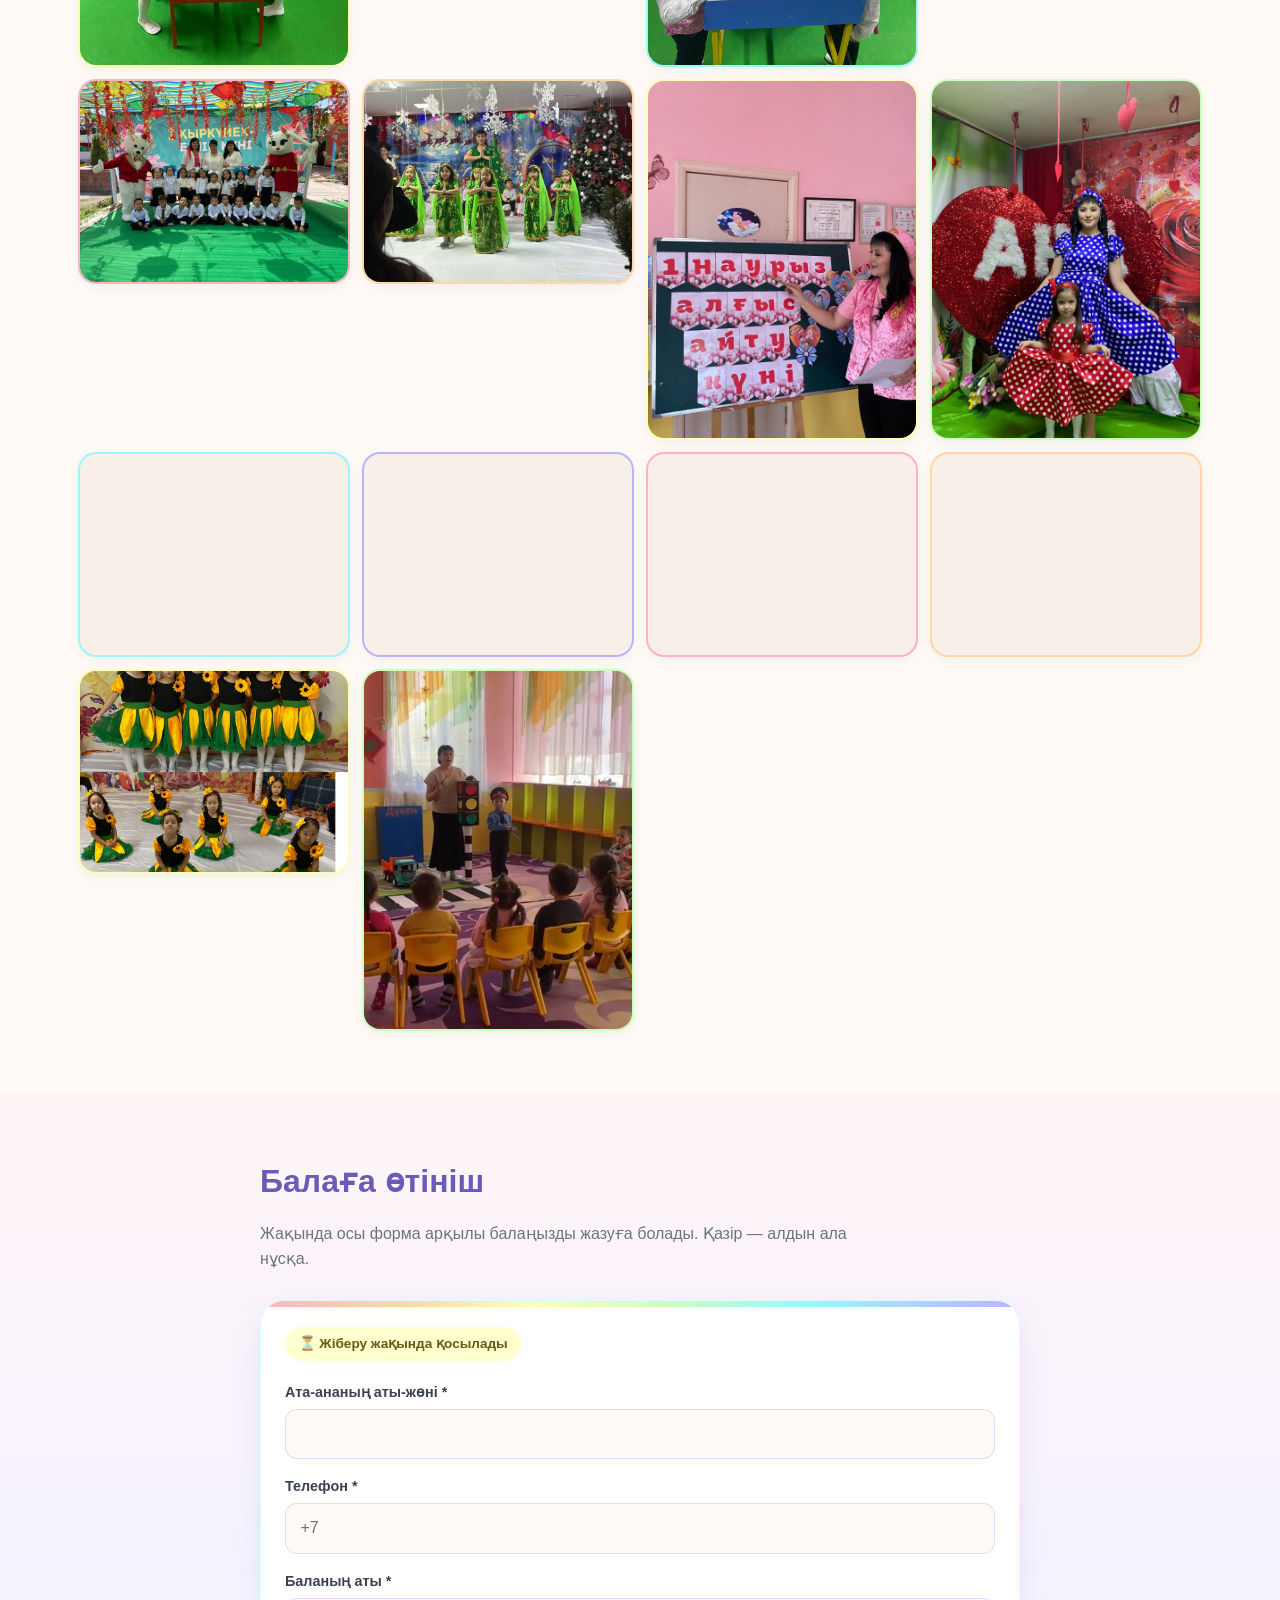
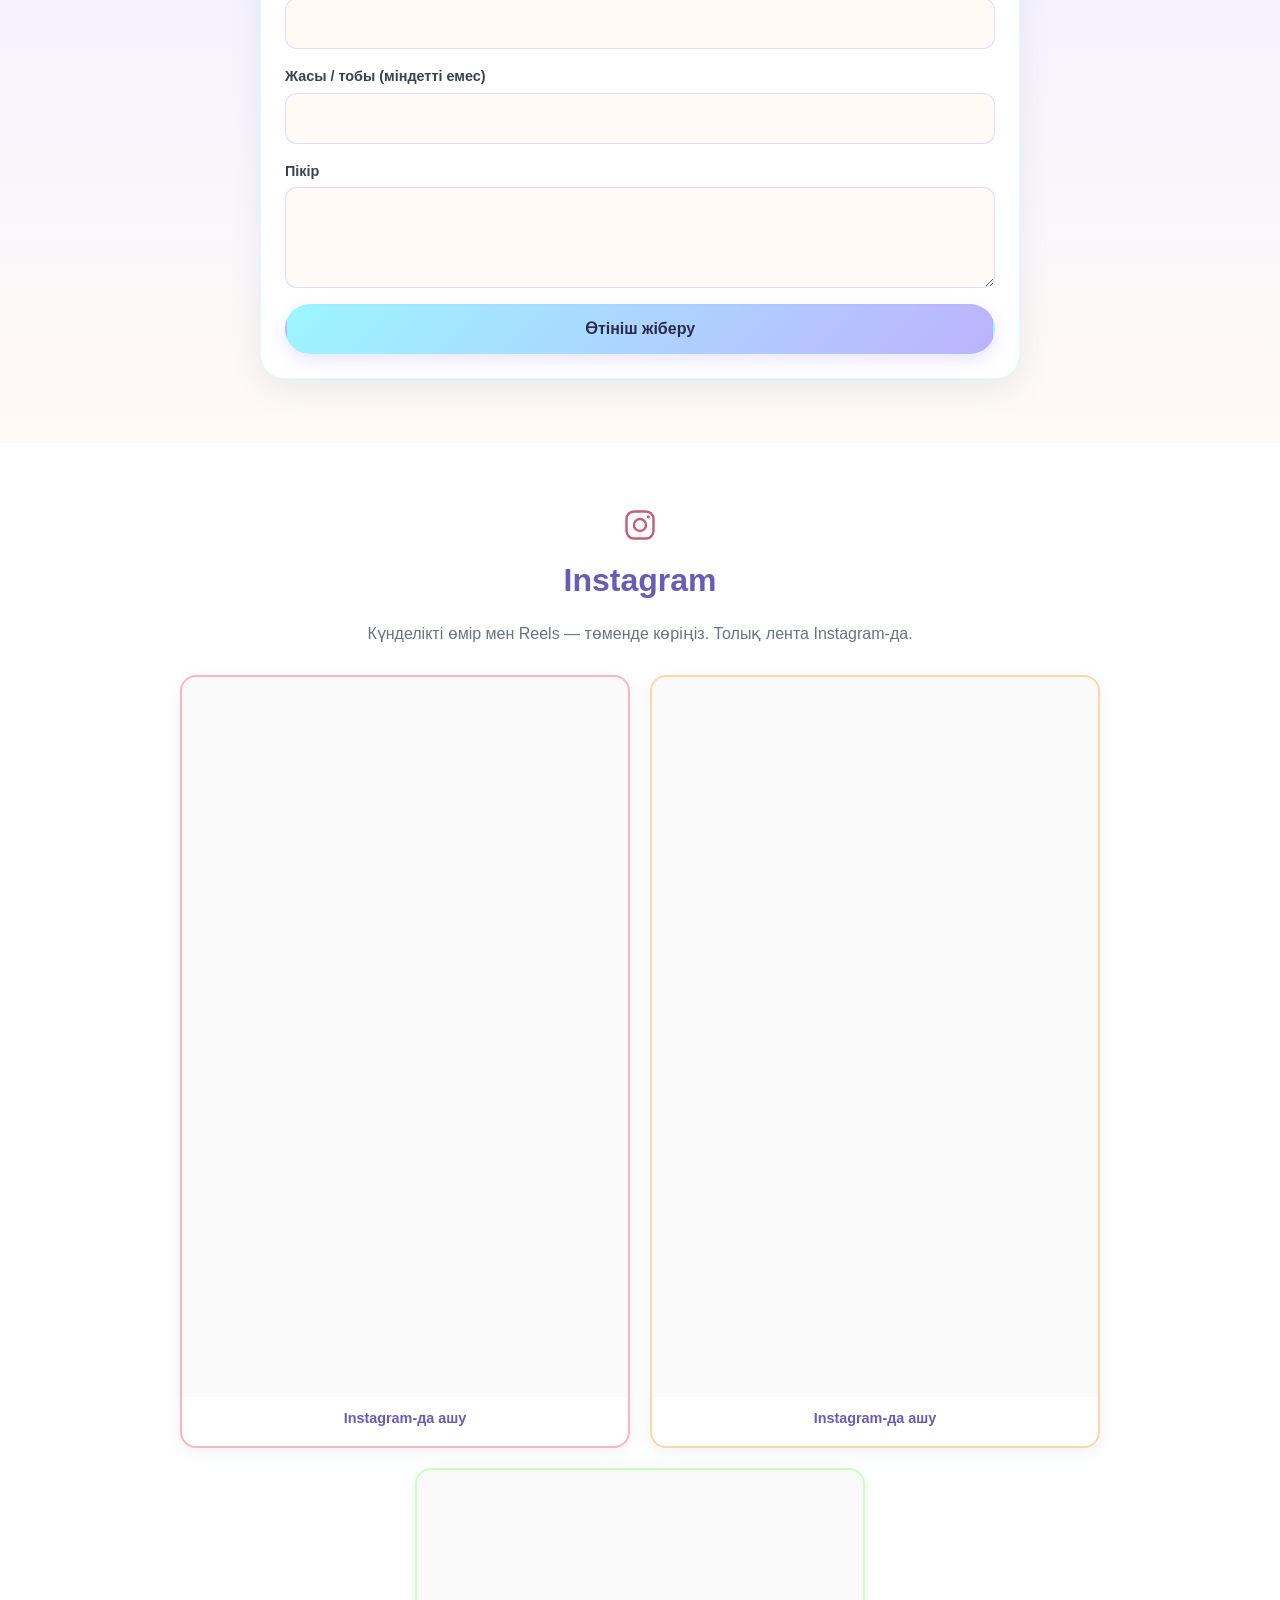
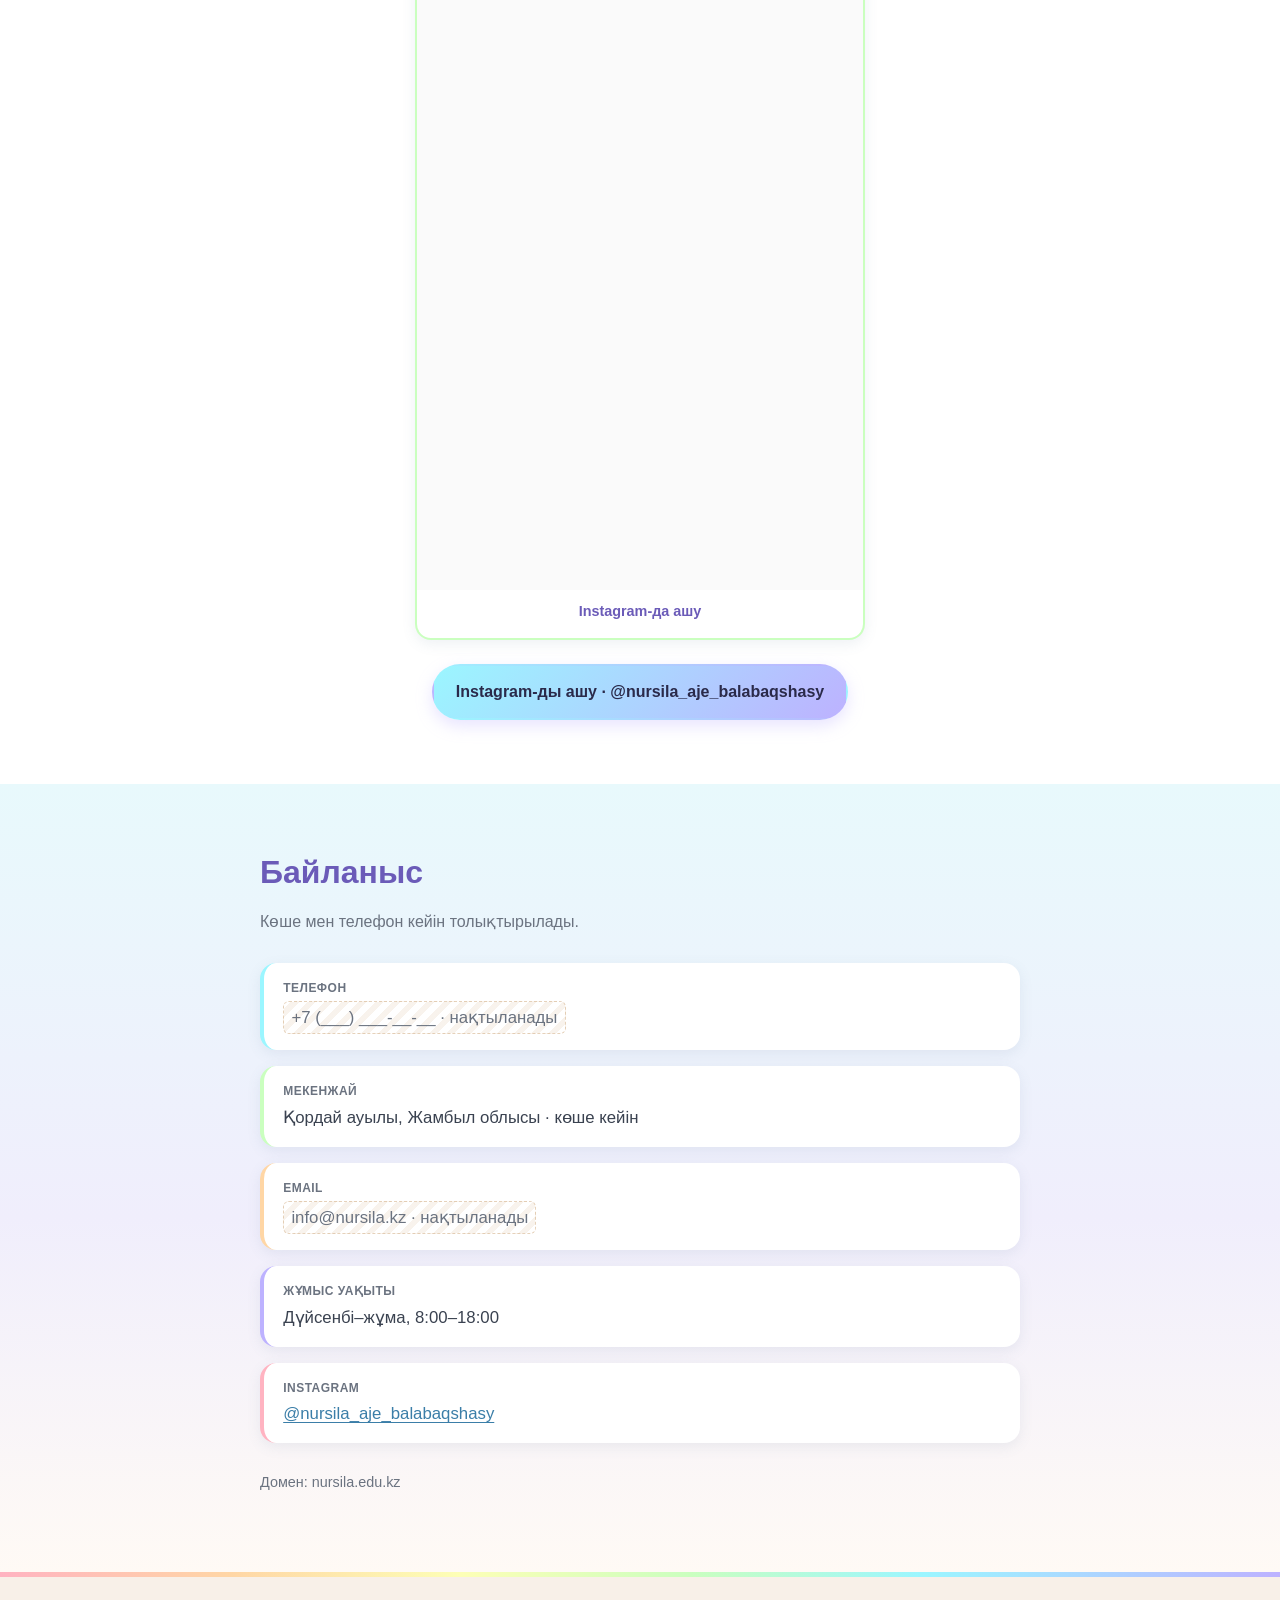
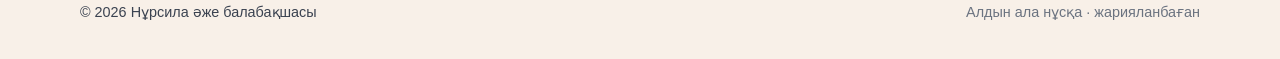
==== commit 23a050d8: "Portrait margin color fix, v=4" ====
--- a/index.html
+++ b/index.html
@@ -127,7 +127,7 @@
         <div class="nursila-grid">
           <figure class="nursila-photo">
             <img
-              src="assets/nursila/nursila-portrait.jpg?v=3"
+              src="assets/nursila/nursila-portrait.jpg?v=4"
               alt="Бегалиева Нұрсила Оспаналықызының портреті"
               data-i18n-alt="nursilaAlt"
               width="918"
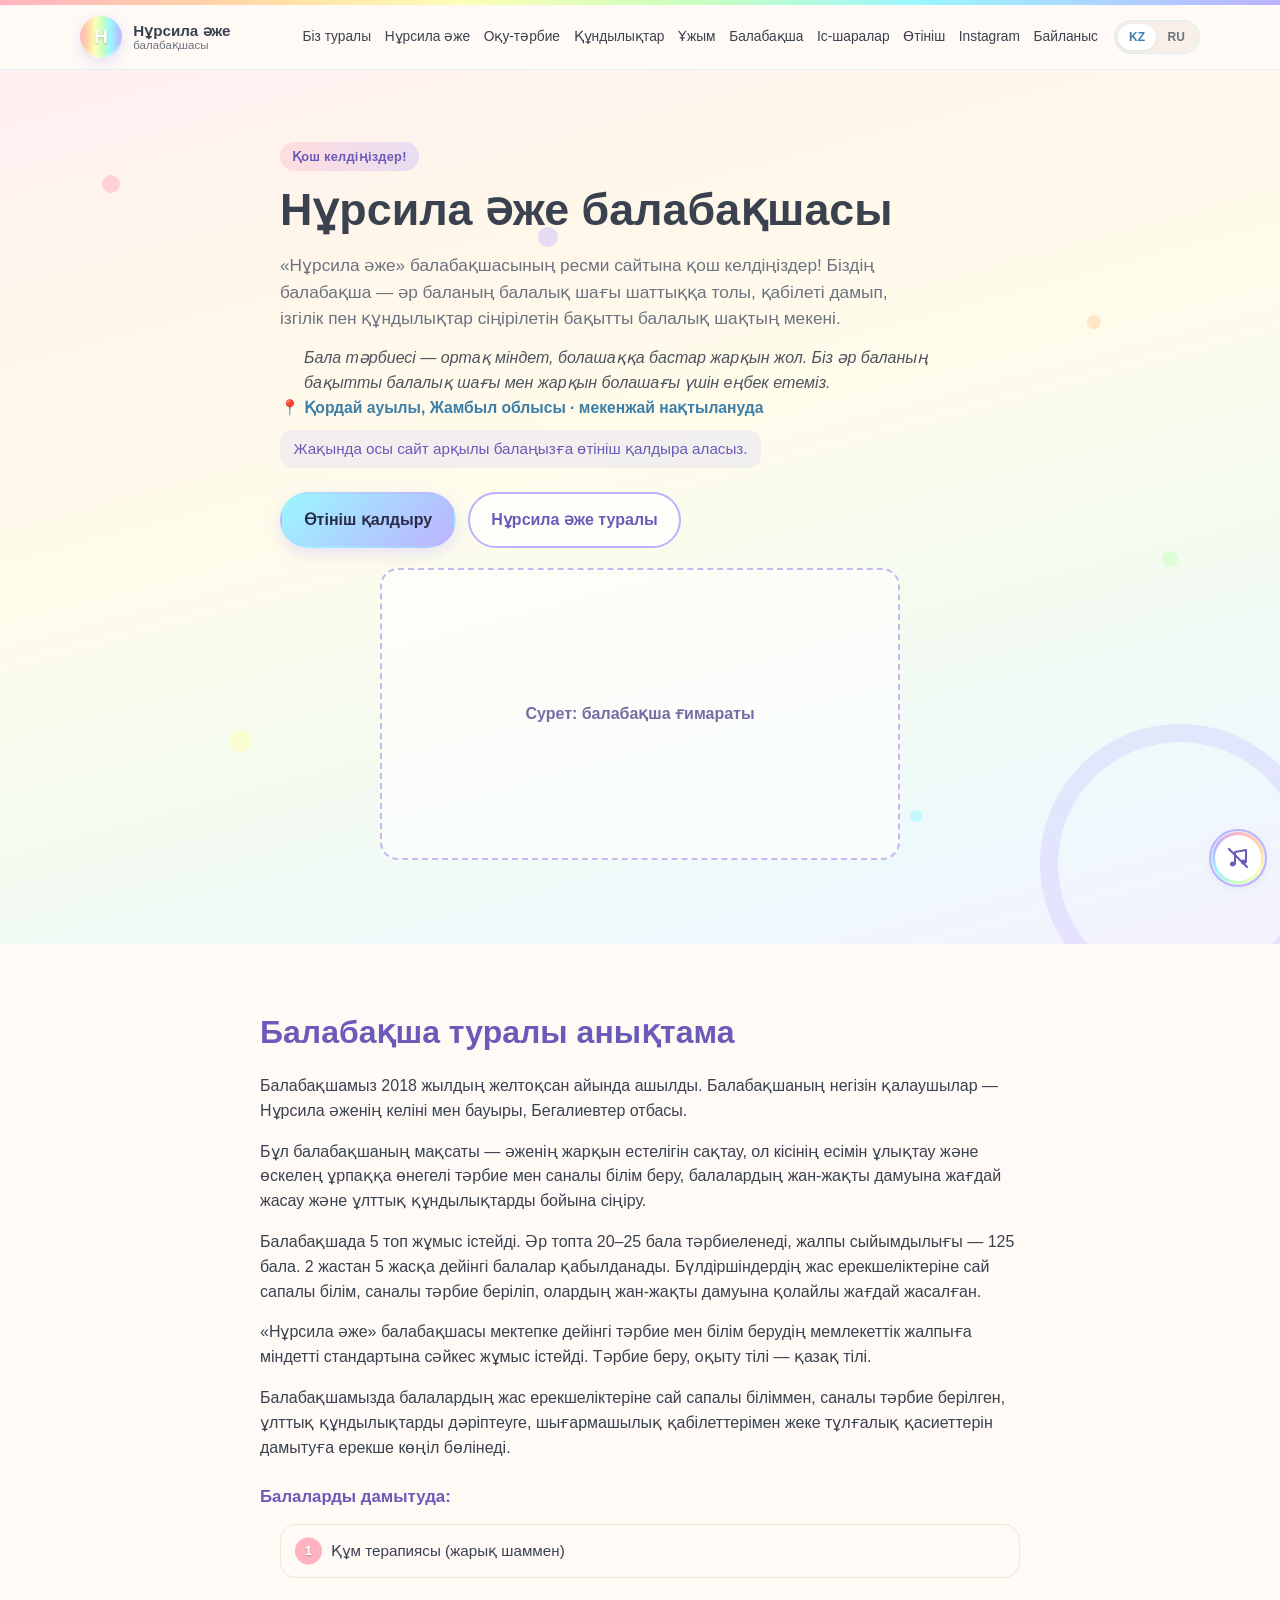
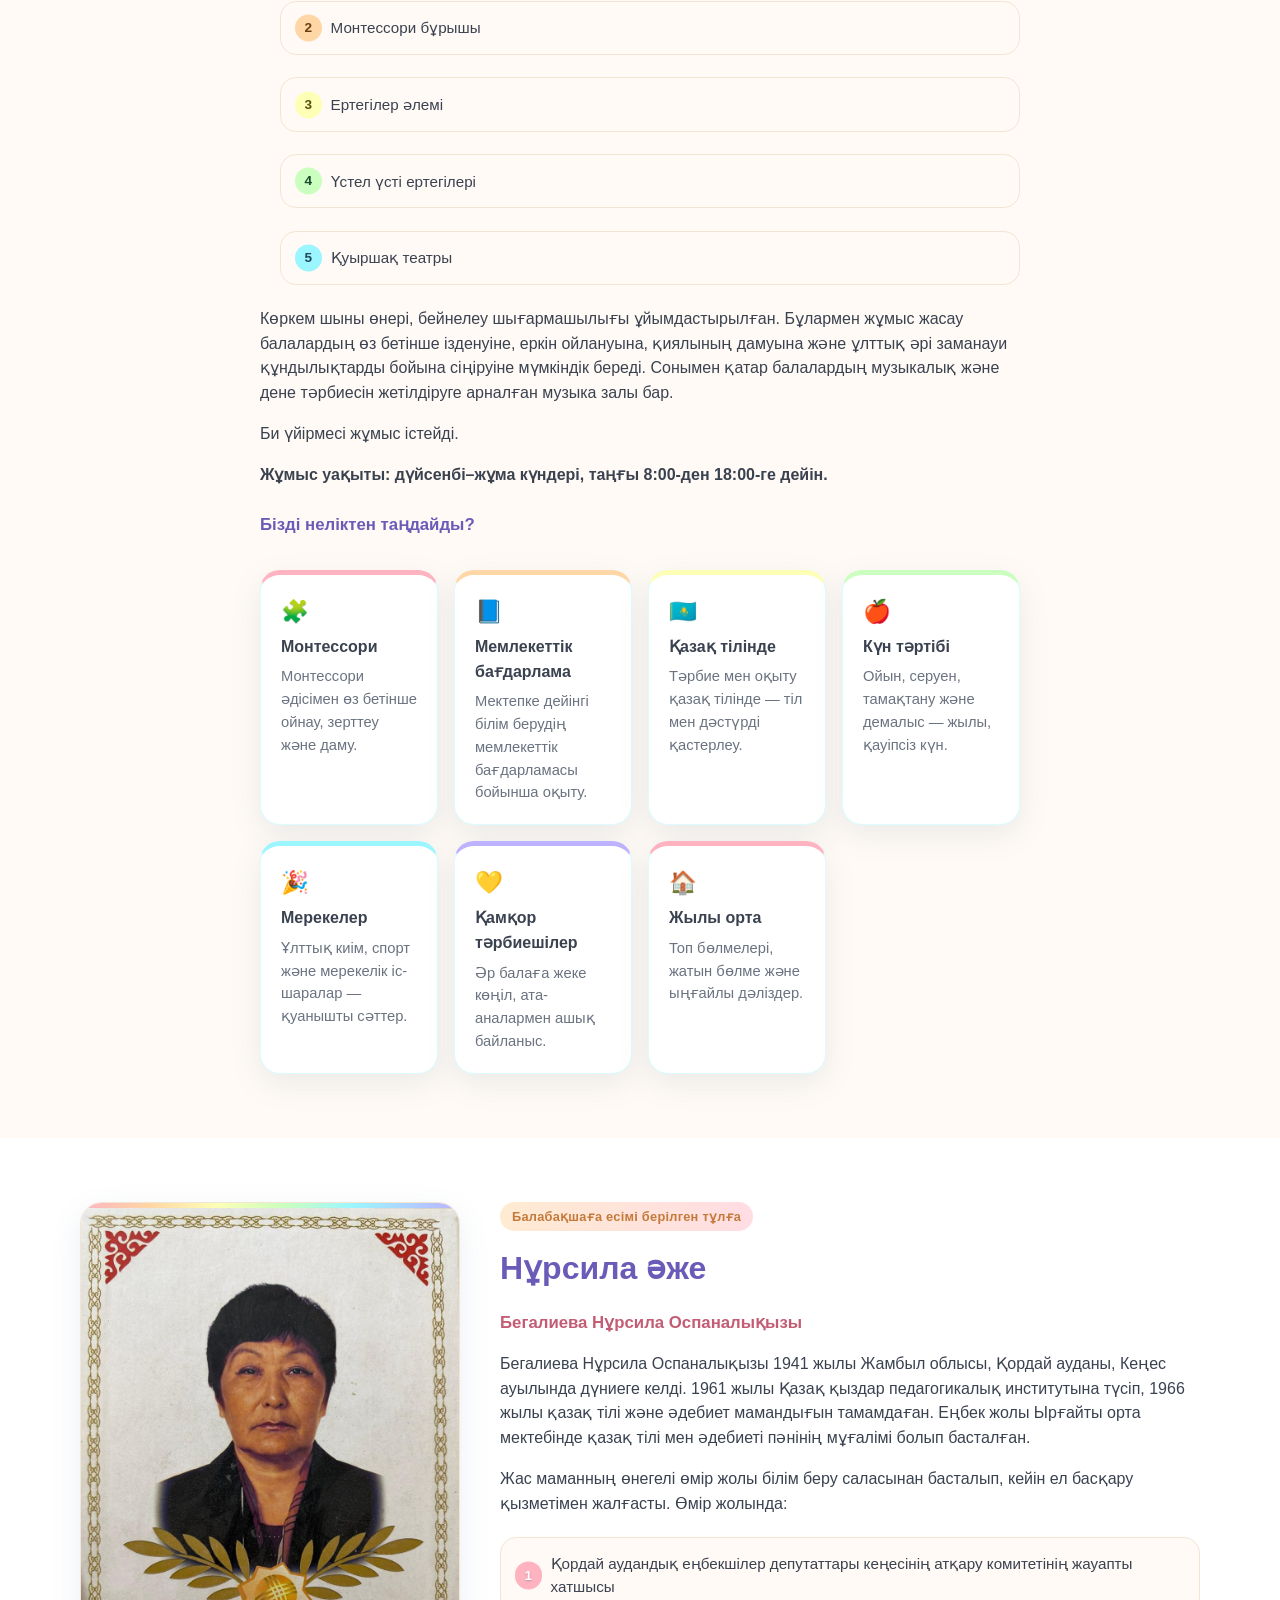
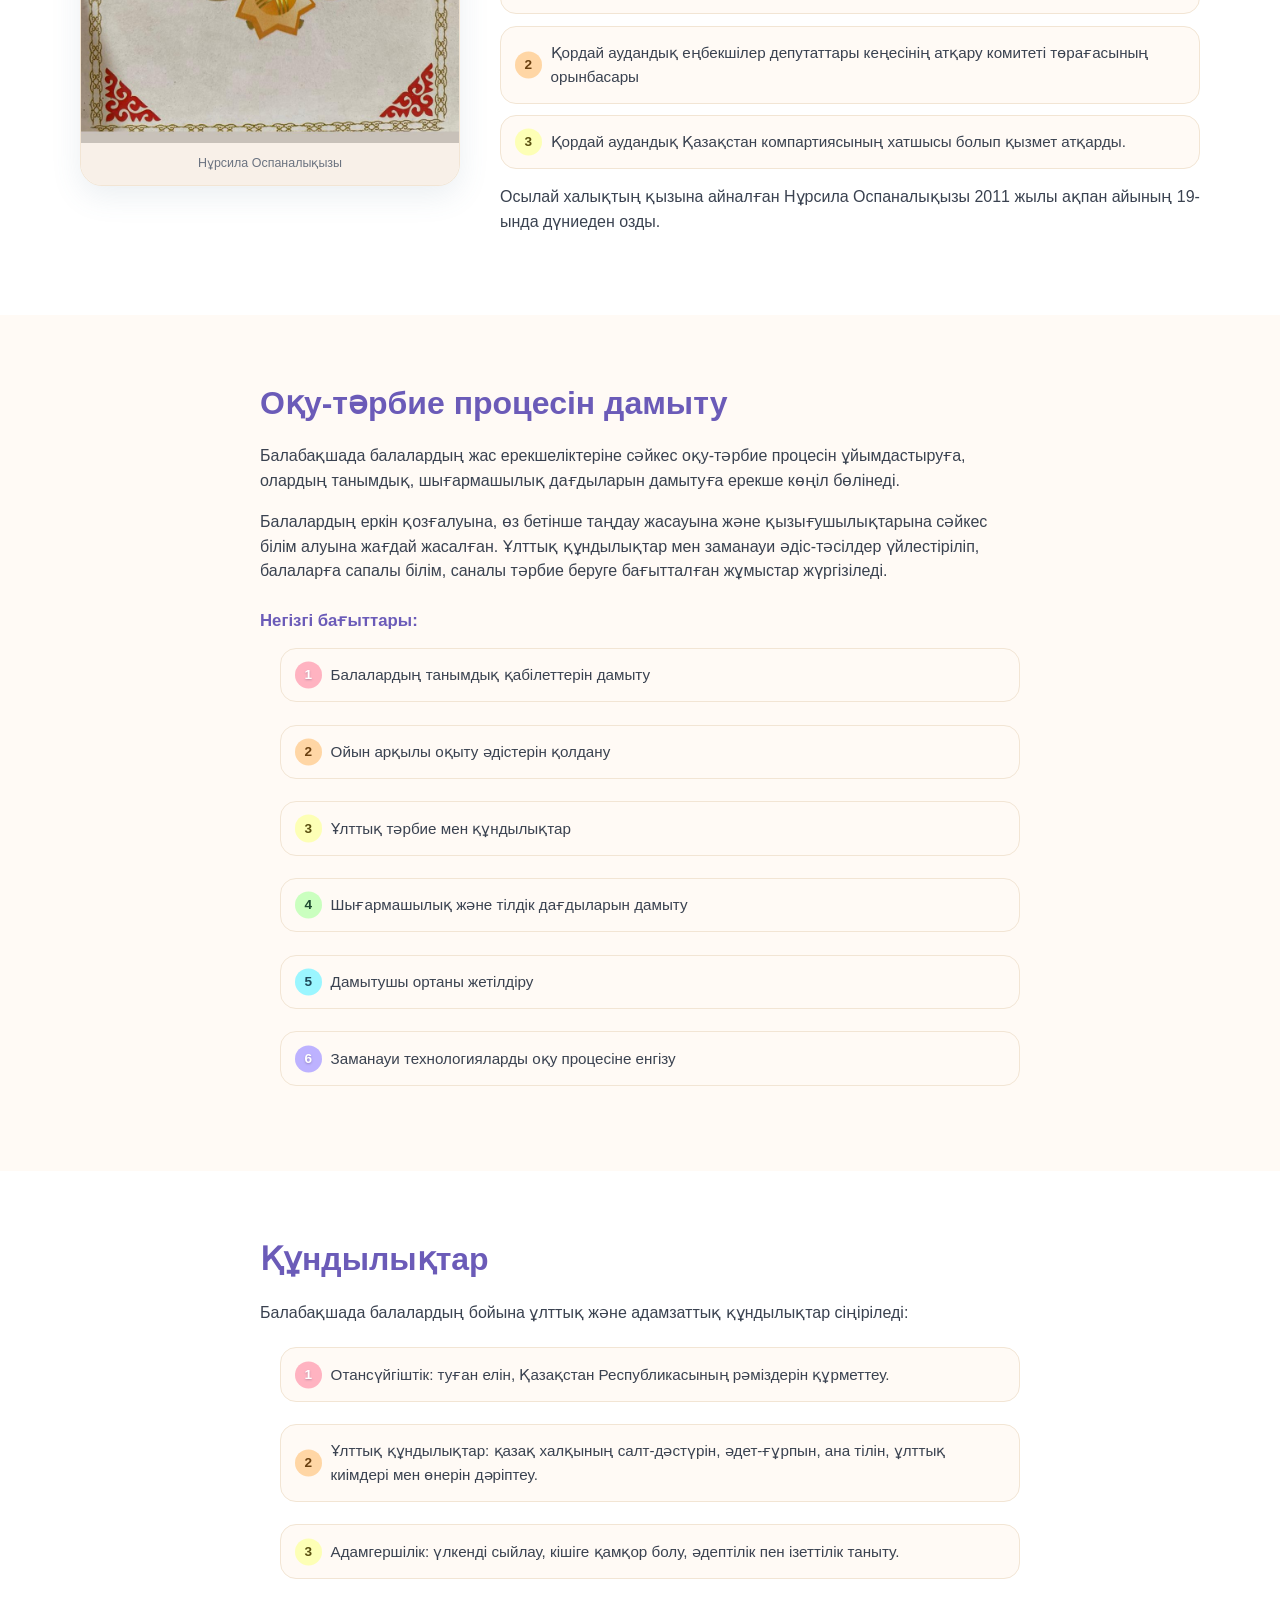
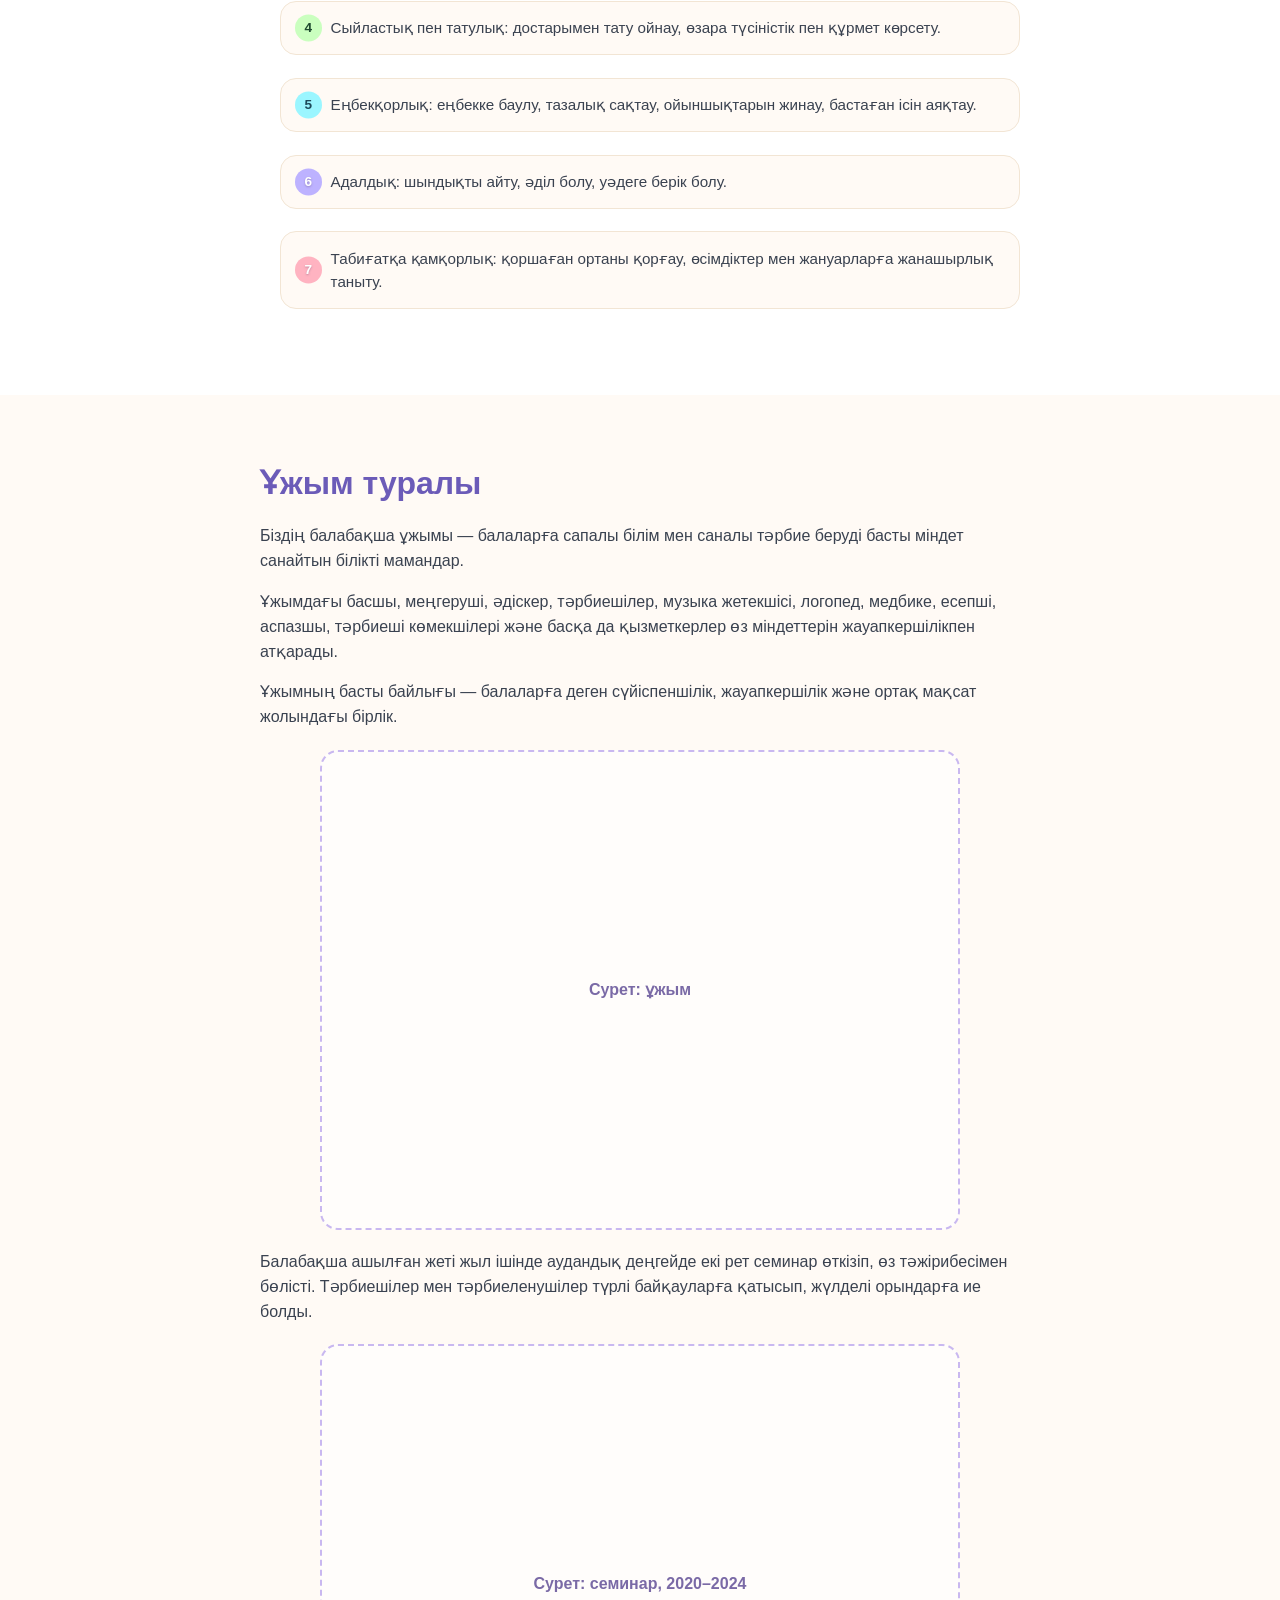
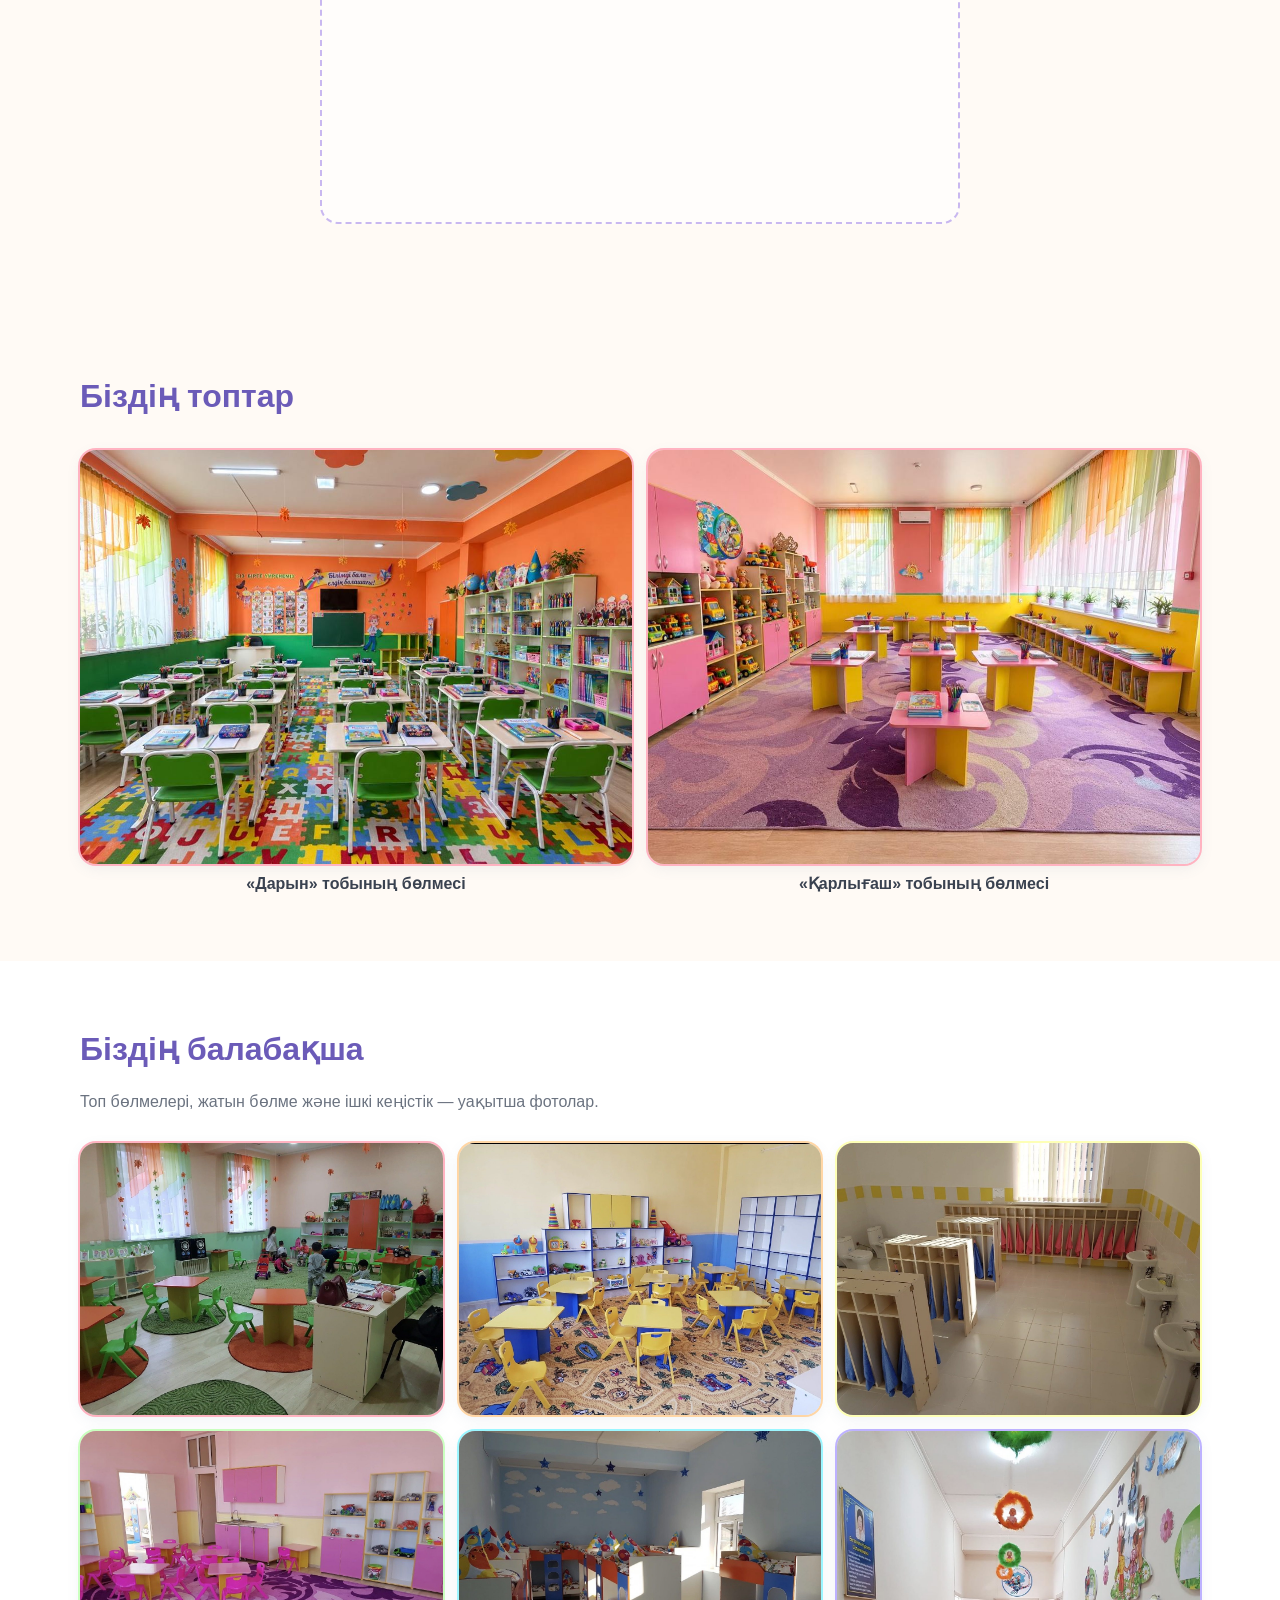
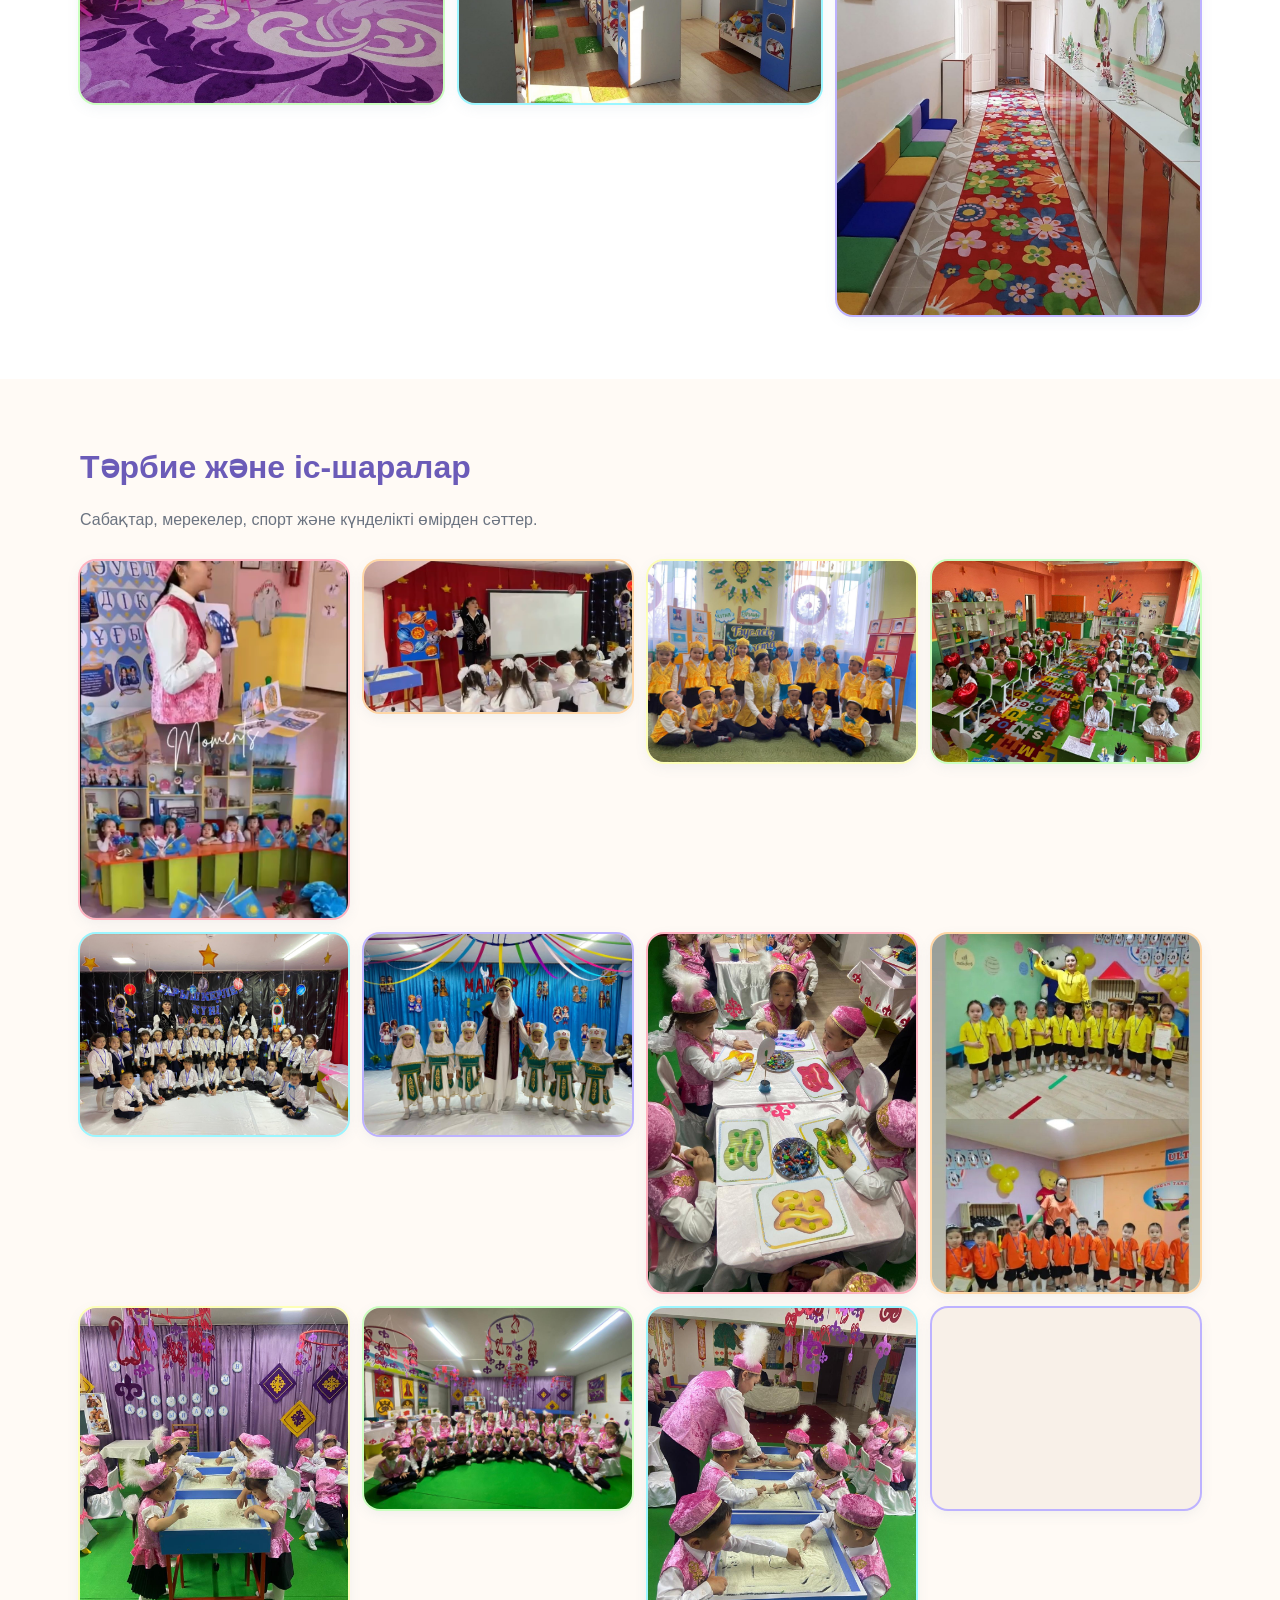
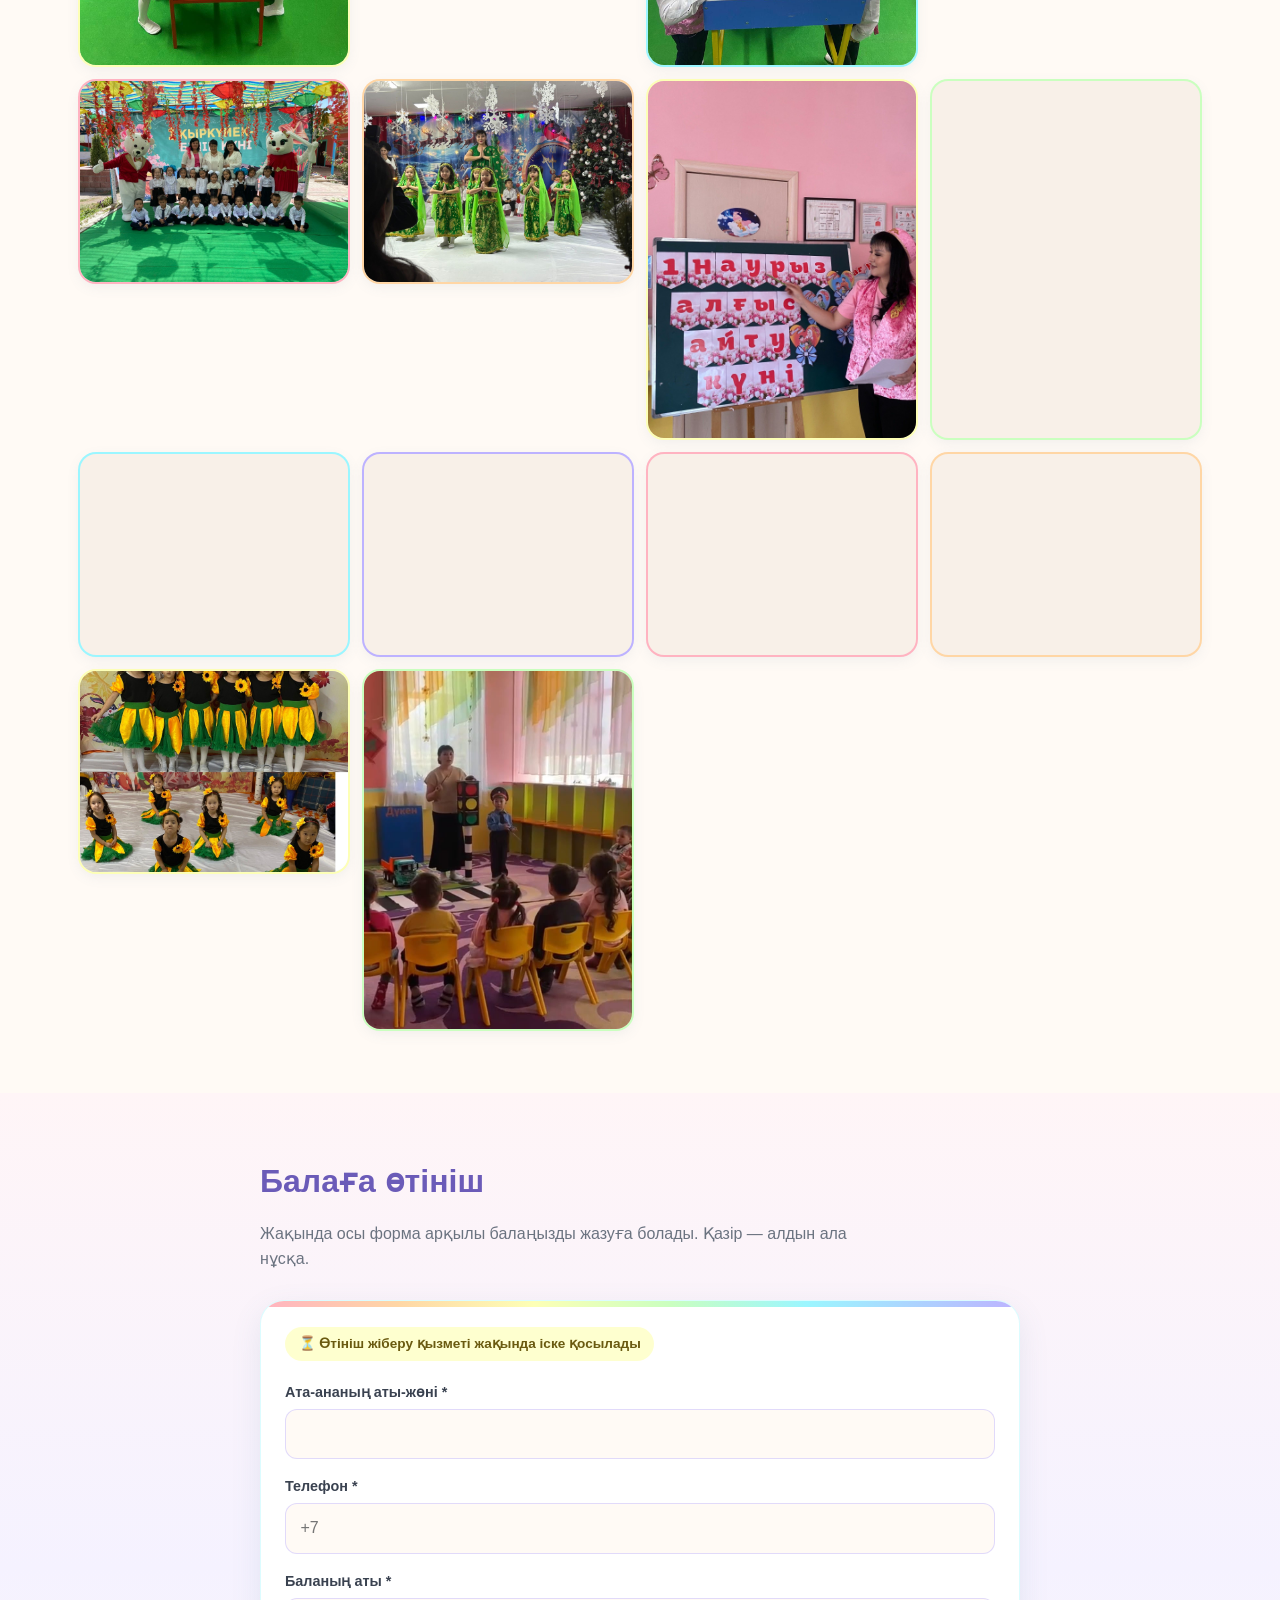
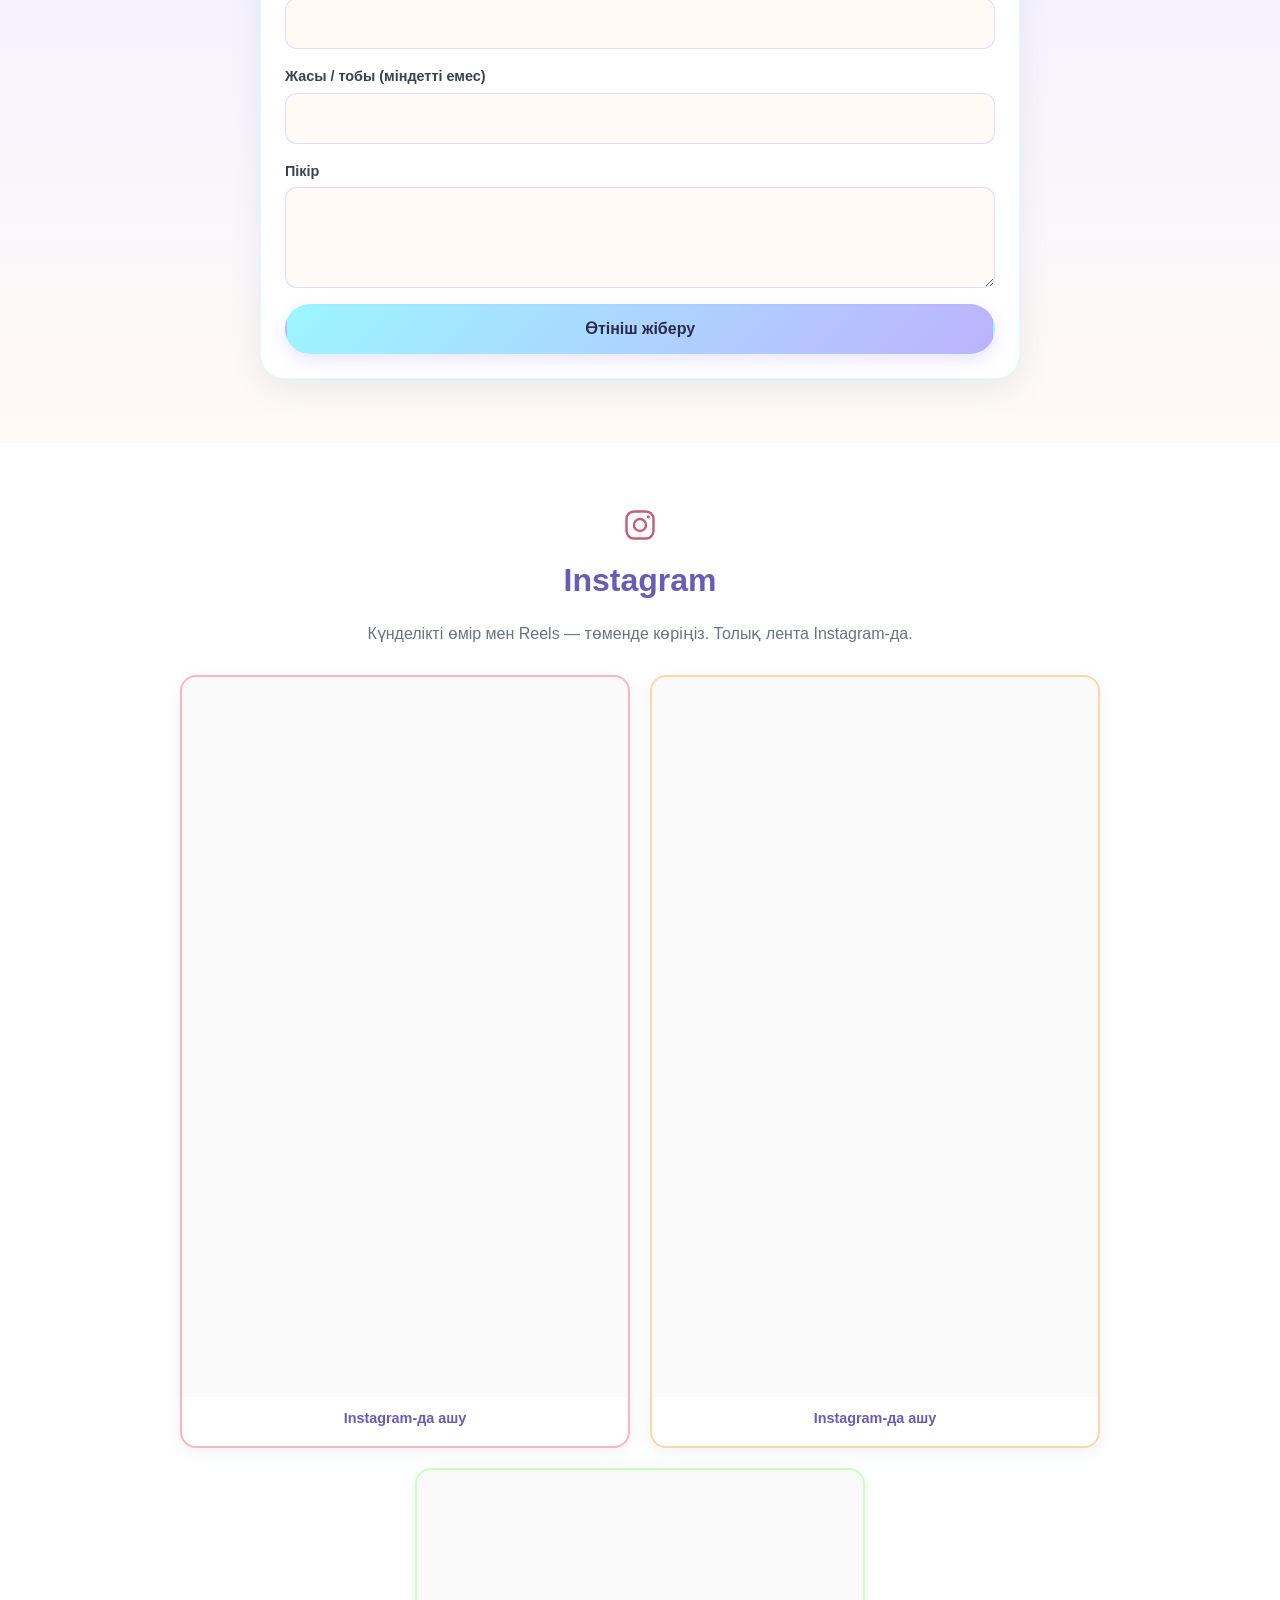
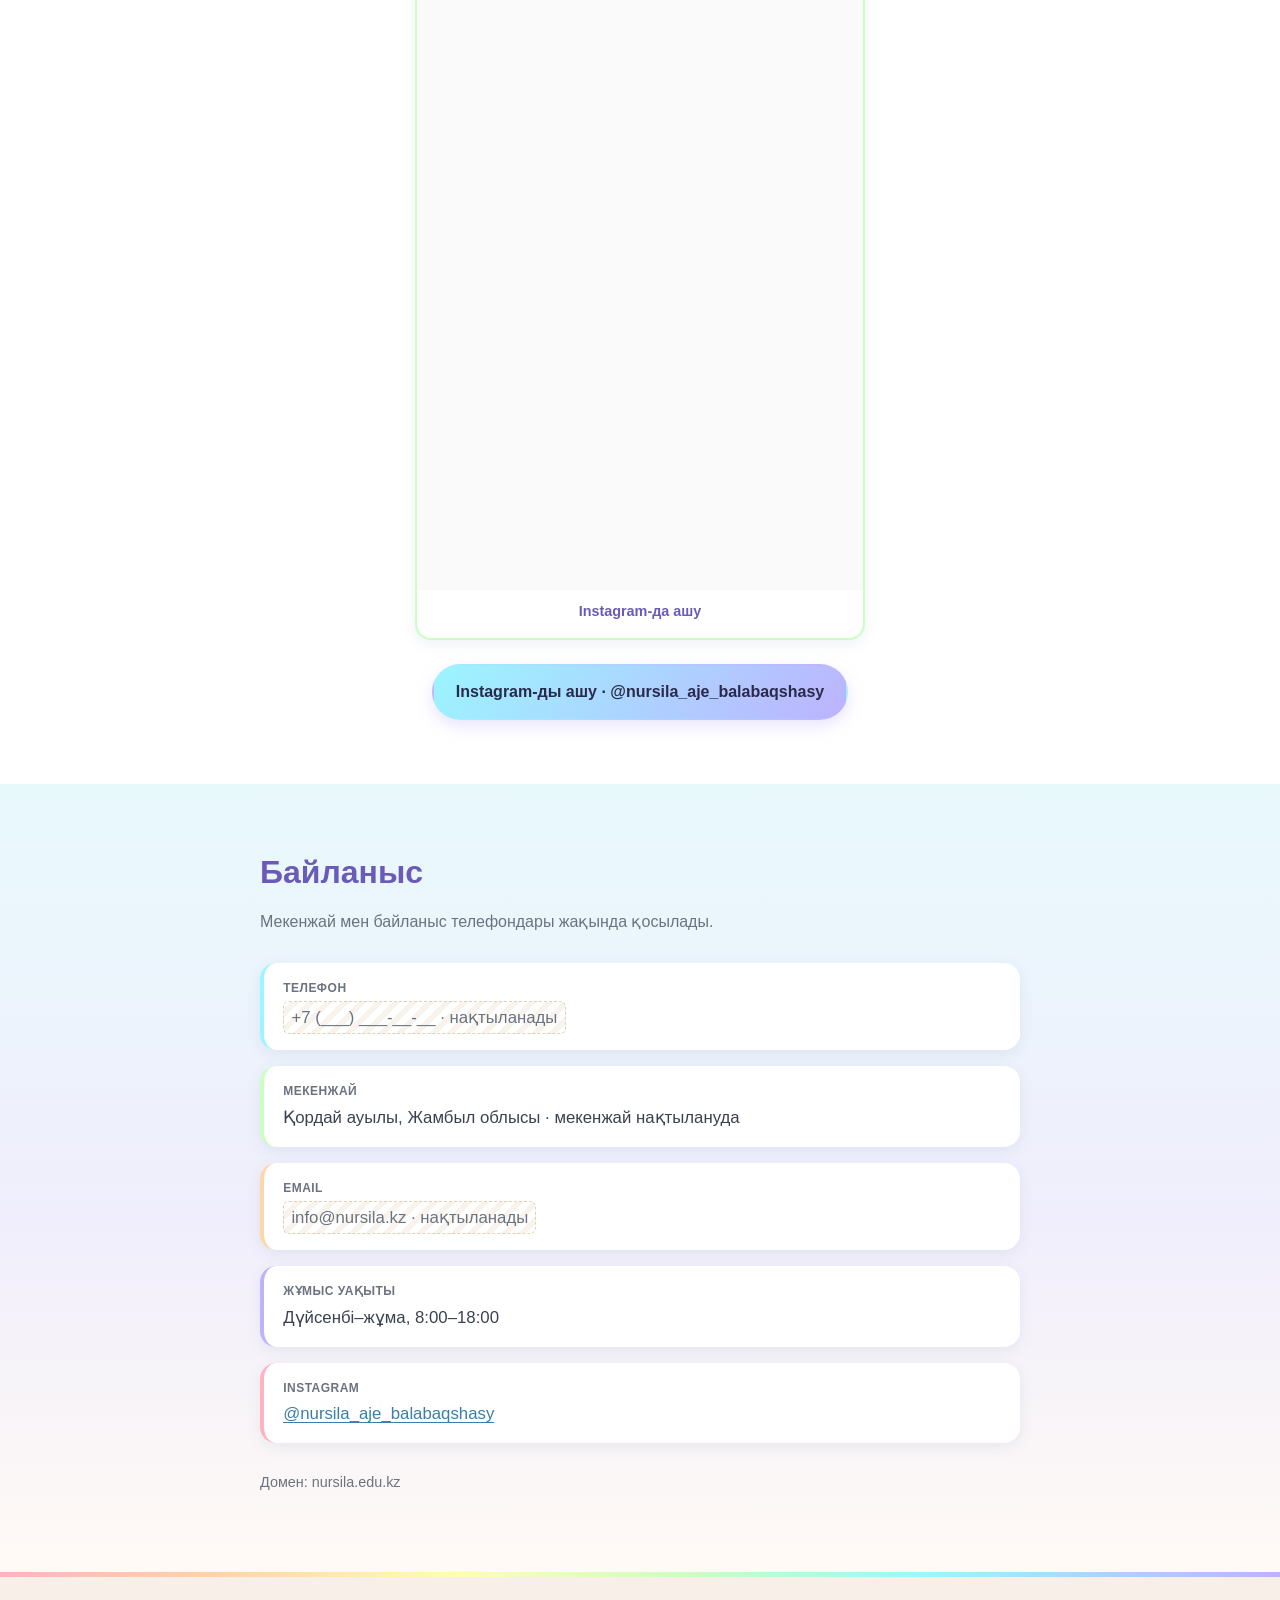
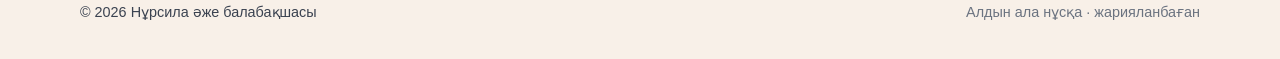
==== commit 9d25c45c: "Text edits from Asset (KZ/RU), cache v=5" ====
--- a/index.html
+++ b/index.html
@@ -7,7 +7,7 @@
   <title>Нұрсила әже балабақшасы</title>
   <link rel="canonical" href="https://nursila.edu.kz/" />
   <meta property="og:url" content="https://nursila.edu.kz/" />
-  <link rel="stylesheet" href="css/styles.css?v=3" />
+  <link rel="stylesheet" href="css/styles.css?v=5" />
   <link rel="icon" href="data:image/svg+xml,%3Csvg xmlns='http://www.w3.org/2000/svg' viewBox='0 0 64 64'%3E%3Cdefs%3E%3ClinearGradient id='g' x1='0' y1='0' x2='1' y2='1'%3E%3Cstop offset='0' stop-color='%23ffb3c1'/%3E%3Cstop offset='.2' stop-color='%23ffd6a5'/%3E%3Cstop offset='.4' stop-color='%23fdffb6'/%3E%3Cstop offset='.6' stop-color='%23caffbf'/%3E%3Cstop offset='.8' stop-color='%239bf6ff'/%3E%3Cstop offset='1' stop-color='%23bdb2ff'/%3E%3C/linearGradient%3E%3C/defs%3E%3Ccircle cx='32' cy='32' r='30' fill='url(%23g)'/%3E%3Ctext x='32' y='42' text-anchor='middle' font-size='28' font-weight='700' fill='%23ffffff'%3E%D0%9D%3C/text%3E%3C/svg%3E" />
 </head>
 <body>
@@ -58,7 +58,7 @@
         <h1 data-i18n="heroTitle">Нұрсила әже балабақшасы</h1>
         <p class="lead" data-i18n="heroLead">«Нұрсила әже» балабақшасының ресми сайтына қош келдіңіздер! Біздің балабақша — әр баланың балалық шағы шаттыққа толы, қабілеті дамып, ізгілік пен құндылықтар сіңірілетін бақытты балалық шақтың мекені.</p>
         <p class="hero-slogan" data-i18n="heroSlogan">Бала тәрбиесі — ортақ міндет, болашаққа бастар жарқын жол. Біз әр баланың бақытты балалық шағы мен жарқын болашағы үшін еңбек етеміз.</p>
-        <p class="hero-location" data-i18n="heroLocation">📍 Қордай ауылы, Жамбыл облысы · көше кейін</p>
+        <p class="hero-location" data-i18n="heroLocation">📍 Қордай ауылы, Жамбыл облысы · мекенжай нақтылануда</p>
         <p class="hero-note" data-i18n="heroNote">Жақында осы сайт арқылы балаңызға өтініш қалдыра аласыз.</p>
         <div class="hero-cta">
           <a class="btn btn-primary" href="#apply" data-i18n="ctaApply">Өтініш қалдыру</a>
@@ -80,8 +80,8 @@
         <ul class="merits" data-i18n-list="programs"><li>Құм терапиясы (жарық шаммен)</li><li>Монтессори бұрышы</li><li>Ертегілер әлемі</li><li>Үстел үсті ертегілері</li><li>Қуыршақ театры</li></ul>
         <p data-i18n="aboutP6">Көркем шыны өнері, бейнелеу шығармашылығы ұйымдастырылған. Бұлармен жұмыс жасау балалардың өз бетінше ізденуіне, еркін ойлануына, қиялының дамуына және ұлттық әрі заманауи құндылықтарды бойына сіңіруіне мүмкіндік береді. Сонымен қатар балалардың музыкалық және дене тәрбиесін жетілдіруге арналған музыка залы бар.</p>
         <p data-i18n="aboutP7">Би үйірмесі жұмыс істейді.</p>
-        <p class="hours-line"><strong data-i18n="hoursLine">Жұмыс уақыты: дүйсенбі–жұма күндері, таңғы 8:00-ден кешкі 18:00-ге дейін.</strong></p>
-        <p class="features-intro" data-i18n="aboutFeaturesIntro">Неге бізді таңдайды:</p>
+        <p class="hours-line"><strong data-i18n="hoursLine">Жұмыс уақыты: дүйсенбі–жұма күндері, таңғы 8:00-ден 18:00-ге дейін.</strong></p>
+        <p class="features-intro" data-i18n="aboutFeaturesIntro">Бізді неліктен таңдайды?</p>
         <ul class="soft-cards soft-cards-wide" role="list">
           <li>
             <span class="icon" aria-hidden="true">🧩</span>
@@ -137,10 +137,10 @@
             <figcaption data-i18n="nursilaCaption">Нұрсила Оспаналықызы</figcaption>
           </figure>
           <div class="nursila-copy">
-            <p class="eyebrow" data-i18n="nursilaEyebrow">Балабақша аты берілген адам</p>
+            <p class="eyebrow" data-i18n="nursilaEyebrow">Балабақшаға есімі берілген тұлға</p>
             <h2 data-i18n="nursilaTitle">Нұрсила әже</h2>
             <p class="nursila-name">Бегалиева Нұрсила Оспаналықызы</p>
-            <p data-i18n="nursilaBio1">Бегалиева Нұрсила Оспаналықызы 1941 жылы Жамбыл облысы, Қордай ауданы, Кеңес ауылында дүниеге келді. 1961 жылы Қазақ қыздар педагогикалық институтына түсіп, 1966 жылы қазақ тілі және әдебиет мамандығын тамамдаған. Еңбек жолы Ырғайты орта мектебінде қазақ тілі мен әдебиет пәнінің мұғалімі болып басталған.</p>
+            <p data-i18n="nursilaBio1">Бегалиева Нұрсила Оспаналықызы 1941 жылы Жамбыл облысы, Қордай ауданы, Кеңес ауылында дүниеге келді. 1961 жылы Қазақ қыздар педагогикалық институтына түсіп, 1966 жылы қазақ тілі және әдебиет мамандығын тамамдаған. Еңбек жолы Ырғайты орта мектебінде қазақ тілі мен әдебиеті пәнінің мұғалімі болып басталған.</p>
             <p data-i18n="nursilaBio2">Жас маманның өнегелі өмір жолы білім беру саласынан басталып, кейін ел басқару қызметімен жалғасты. Өмір жолында:</p>
             <ul class="merits" data-i18n-list="merits"><li>Қордай аудандық еңбекшілер депутаттары кеңесінің атқару комитетінің жауапты хатшысы</li><li>Қордай аудандық еңбекшілер депутаттары кеңесінің атқару комитеті төрағасының орынбасары</li><li>Қордай аудандық Қазақстан компартиясының хатшысы болып қызмет атқарды.</li></ul>
             <p data-i18n="nursilaBio3">Осылай халықтың қызына айналған Нұрсила Оспаналықызы 2011 жылы ақпан айының 19-ында дүниеден озды.</p>
@@ -163,7 +163,7 @@
       <div class="container narrow">
         <h2 data-i18n="valuesTitle">Құндылықтар</h2>
         <p data-i18n="valuesLead">Балабақшада балалардың бойына ұлттық және адамзаттық құндылықтар сіңіріледі:</p>
-        <ul class="merits" data-i18n-list="values"><li>Отан сүйгіштік: туған елін, Қазақстан Республикасының рәміздерін құрметтеу.</li><li>Ұлттық құндылықтар: қазақ халқының салт-дәстүрін, әдет-ғұрпын, ана тілін, ұлттық киімдері мен өнерін дәріптеу.</li><li>Адамгершілік: үлкенді сыйлау, кішіге қамқор болу, әдептілік пен ізеттілік таныту.</li><li>Сыйластық пен татулық: достарымен тату ойнау, өзара түсіністік пен құрмет көрсету.</li><li>Еңбекқорлық: еңбекке баулу, тазалық сақтау, ойыншықтарын жинау, бастаған ісін аяқтау.</li><li>Адалдық: шындықты айту, әділ болу, уәдеге берік болу.</li><li>Табиғатқа қамқорлық: қоршаған ортаны қорғау, өсімдіктер мен жануарларға жанашырлық таныту.</li></ul>
+        <ul class="merits" data-i18n-list="values"><li>Отансүйгіштік: туған елін, Қазақстан Республикасының рәміздерін құрметтеу.</li><li>Ұлттық құндылықтар: қазақ халқының салт-дәстүрін, әдет-ғұрпын, ана тілін, ұлттық киімдері мен өнерін дәріптеу.</li><li>Адамгершілік: үлкенді сыйлау, кішіге қамқор болу, әдептілік пен ізеттілік таныту.</li><li>Сыйластық пен татулық: достарымен тату ойнау, өзара түсіністік пен құрмет көрсету.</li><li>Еңбекқорлық: еңбекке баулу, тазалық сақтау, ойыншықтарын жинау, бастаған ісін аяқтау.</li><li>Адалдық: шындықты айту, әділ болу, уәдеге берік болу.</li><li>Табиғатқа қамқорлық: қоршаған ортаны қорғау, өсімдіктер мен жануарларға жанашырлық таныту.</li></ul>
       </div>
     </section>
 
@@ -254,7 +254,7 @@
           <p data-i18n="applyLead">Жақында осы форма арқылы балаңызды жазуға болады. Қазір — алдын ала нұсқа.</p>
         </div>
         <div class="apply-card">
-          <p class="coming-soon-badge" data-i18n="applySoon">⏳ Жіберу жақында қосылады</p>
+          <p class="coming-soon-badge" data-i18n="applySoon">⏳ Өтініш жіберу қызметі жақында іске қосылады</p>
           <form id="applyForm" class="apply-form" novalidate>
             <div class="form-row">
               <label for="parentName"><span data-i18n="labelParent">Ата-ананың аты-жөні</span> *</label>
@@ -348,7 +348,7 @@
     <section class="section section-contacts" id="contacts">
       <div class="container narrow">
         <h2 data-i18n="contactsTitle">Байланыс</h2>
-        <p class="note" data-i18n="contactsNote">Көше мен телефон кейін толықтырылады.</p>
+        <p class="note" data-i18n="contactsNote">Мекенжай мен байланыс телефондары жақында қосылады.</p>
         <dl class="contacts-list">
           <div>
             <dt data-i18n="labelPhone">Телефон</dt>
@@ -356,7 +356,7 @@
           </div>
           <div>
             <dt data-i18n="labelAddress">Мекенжай</dt>
-            <dd><span data-i18n="phAddress">Қордай ауылы, Жамбыл облысы · көше кейін</span></dd>
+            <dd><span data-i18n="phAddress">Қордай ауылы, Жамбыл облысы · мекенжай нақтылануда</span></dd>
           </div>
           <div>
             <dt data-i18n="labelEmail">Email</dt>
@@ -406,9 +406,9 @@
     </button>
   </div>
 
-  <script src="js/i18n.js?v=3"></script>
-  <script src="js/main.js?v=3"></script>
-  <script src="js/music.js?v=3"></script>
+  <script src="js/i18n.js?v=5"></script>
+  <script src="js/main.js?v=5"></script>
+  <script src="js/music.js?v=5"></script>
   <script async src="https://www.instagram.com/embed.js"></script>
 </body>
 </html>
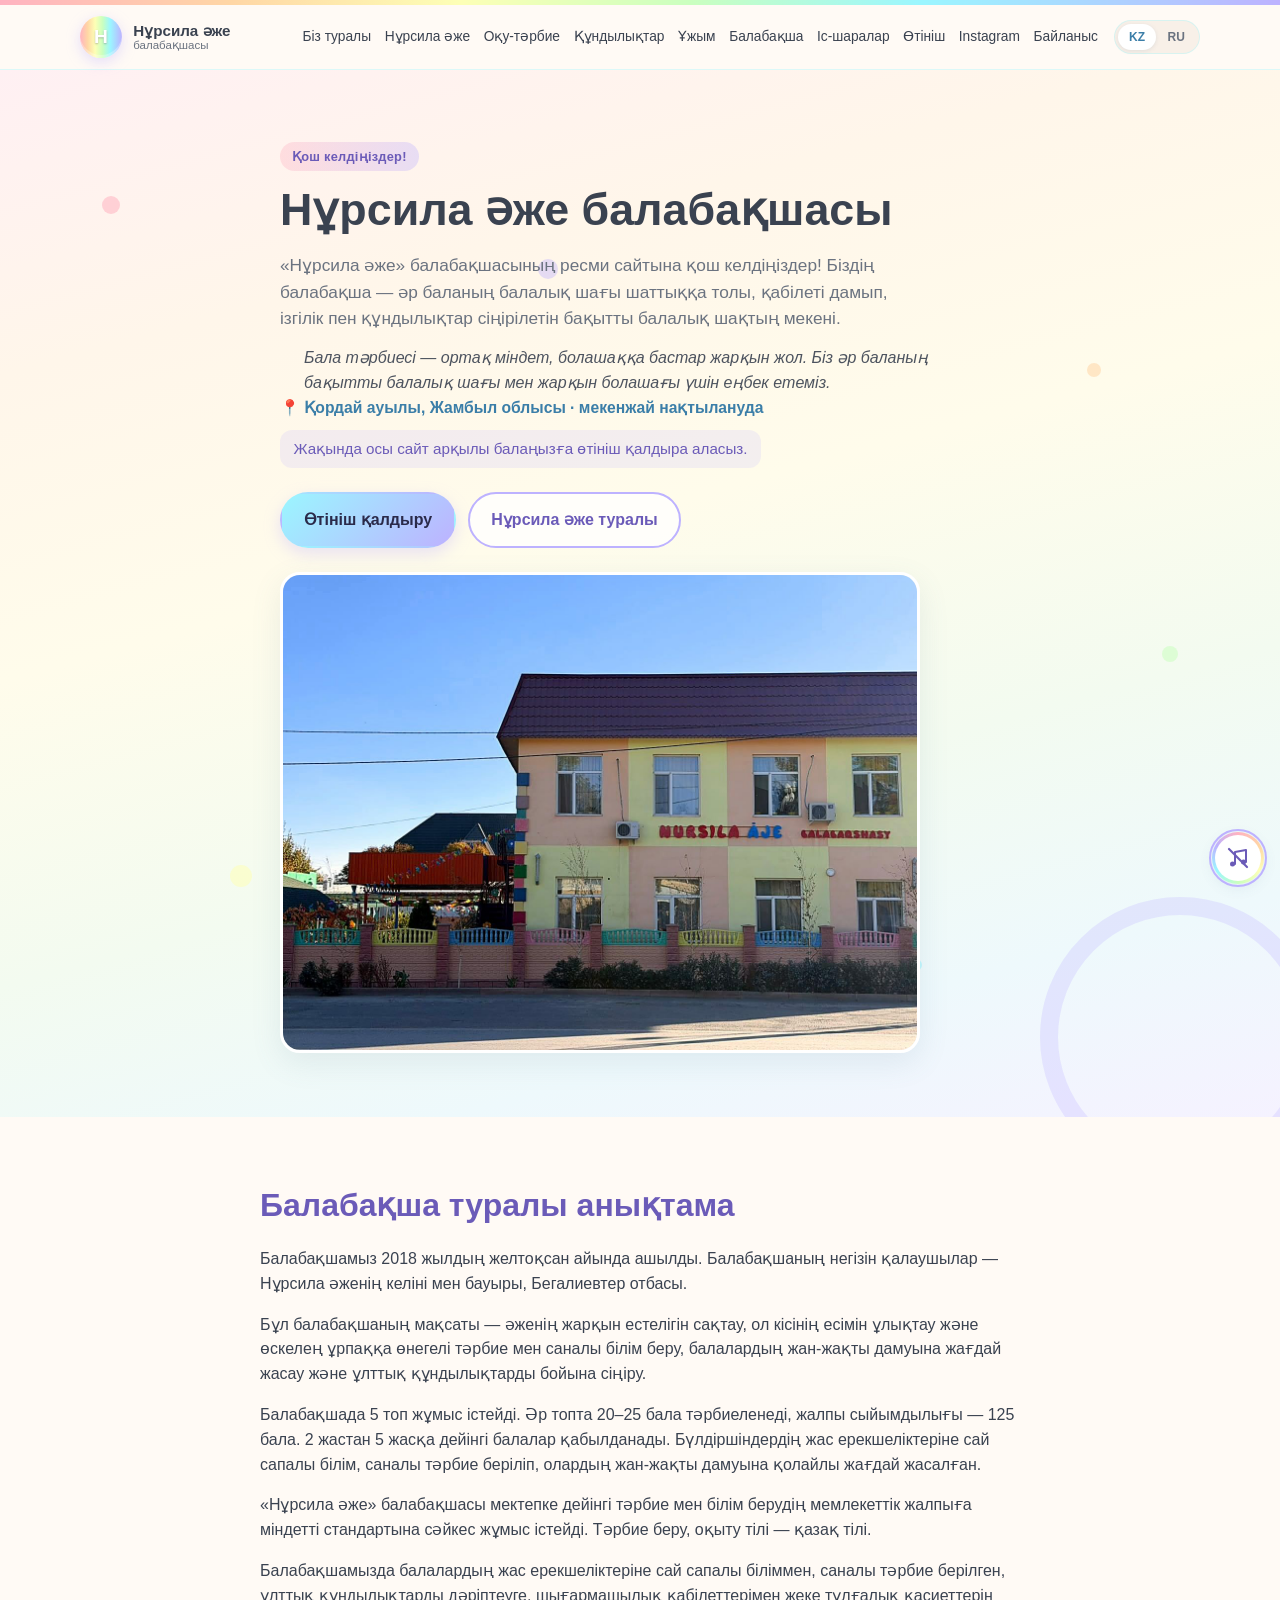
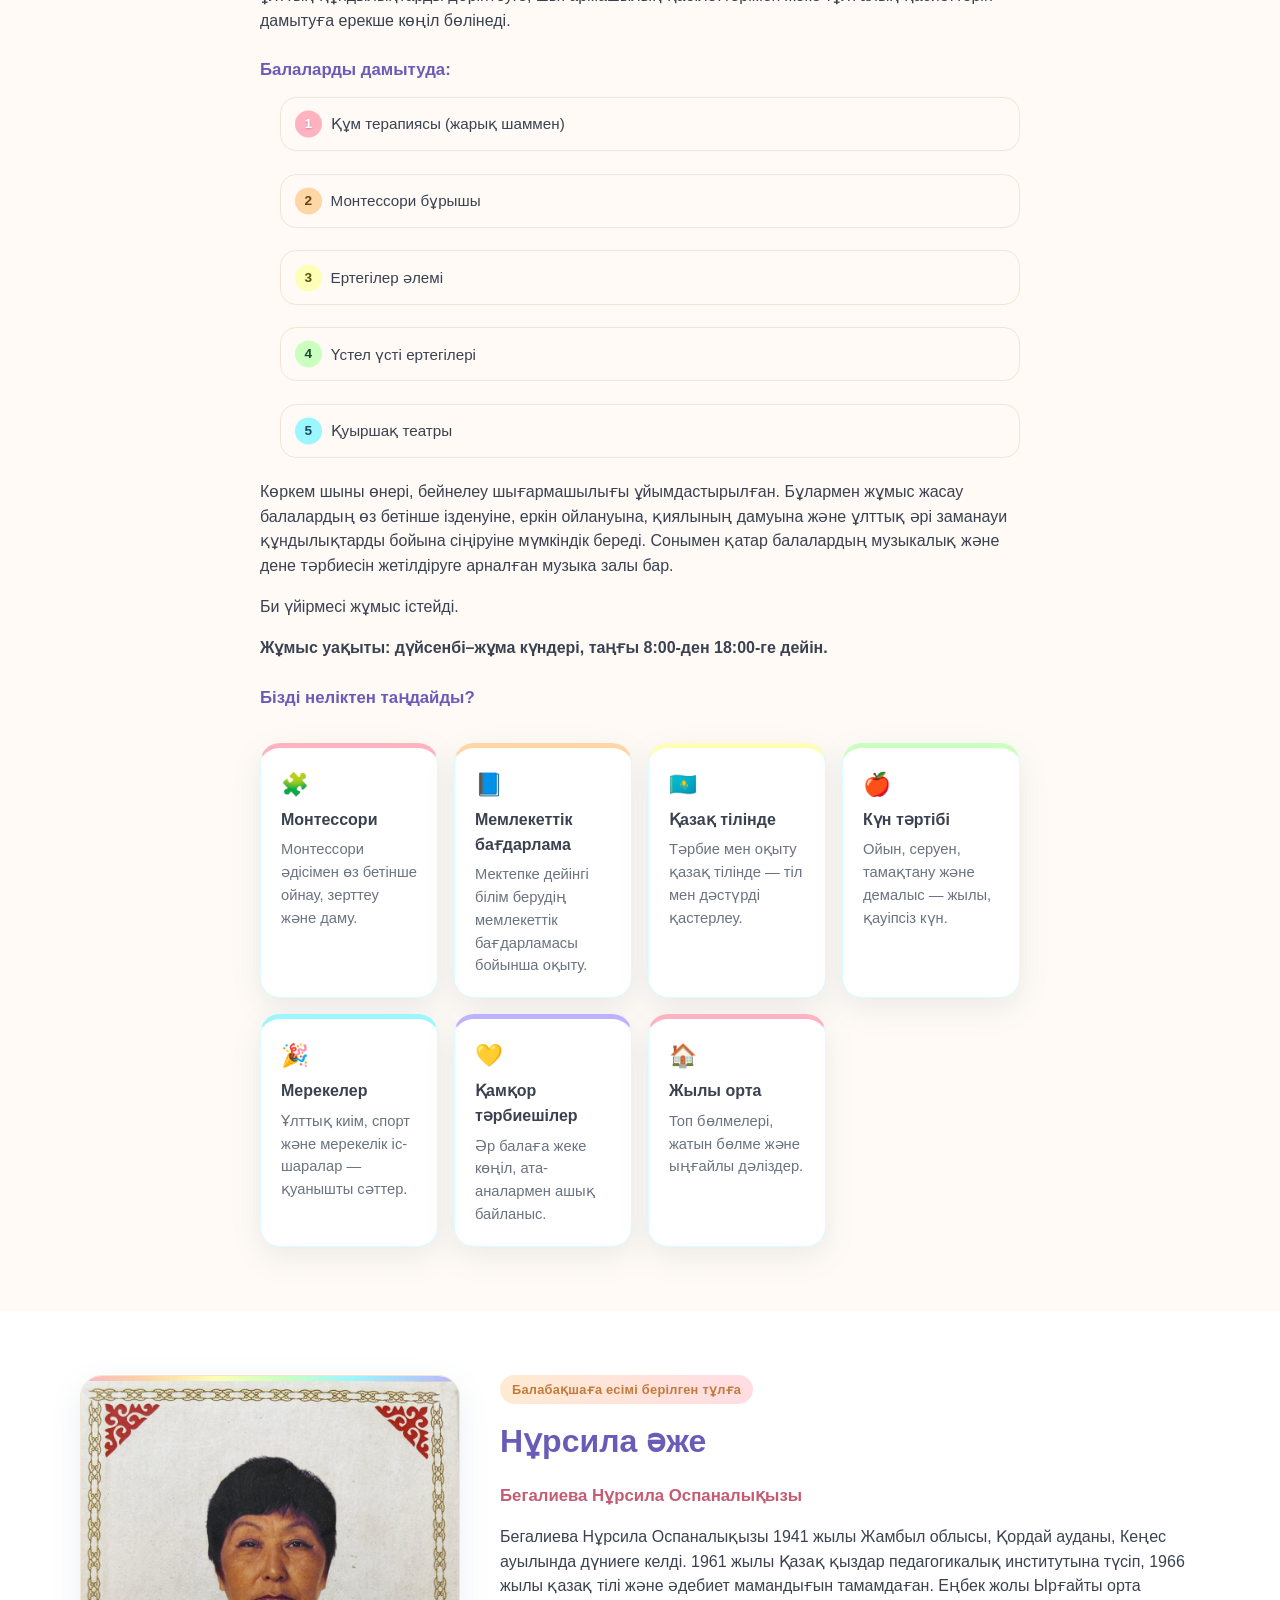
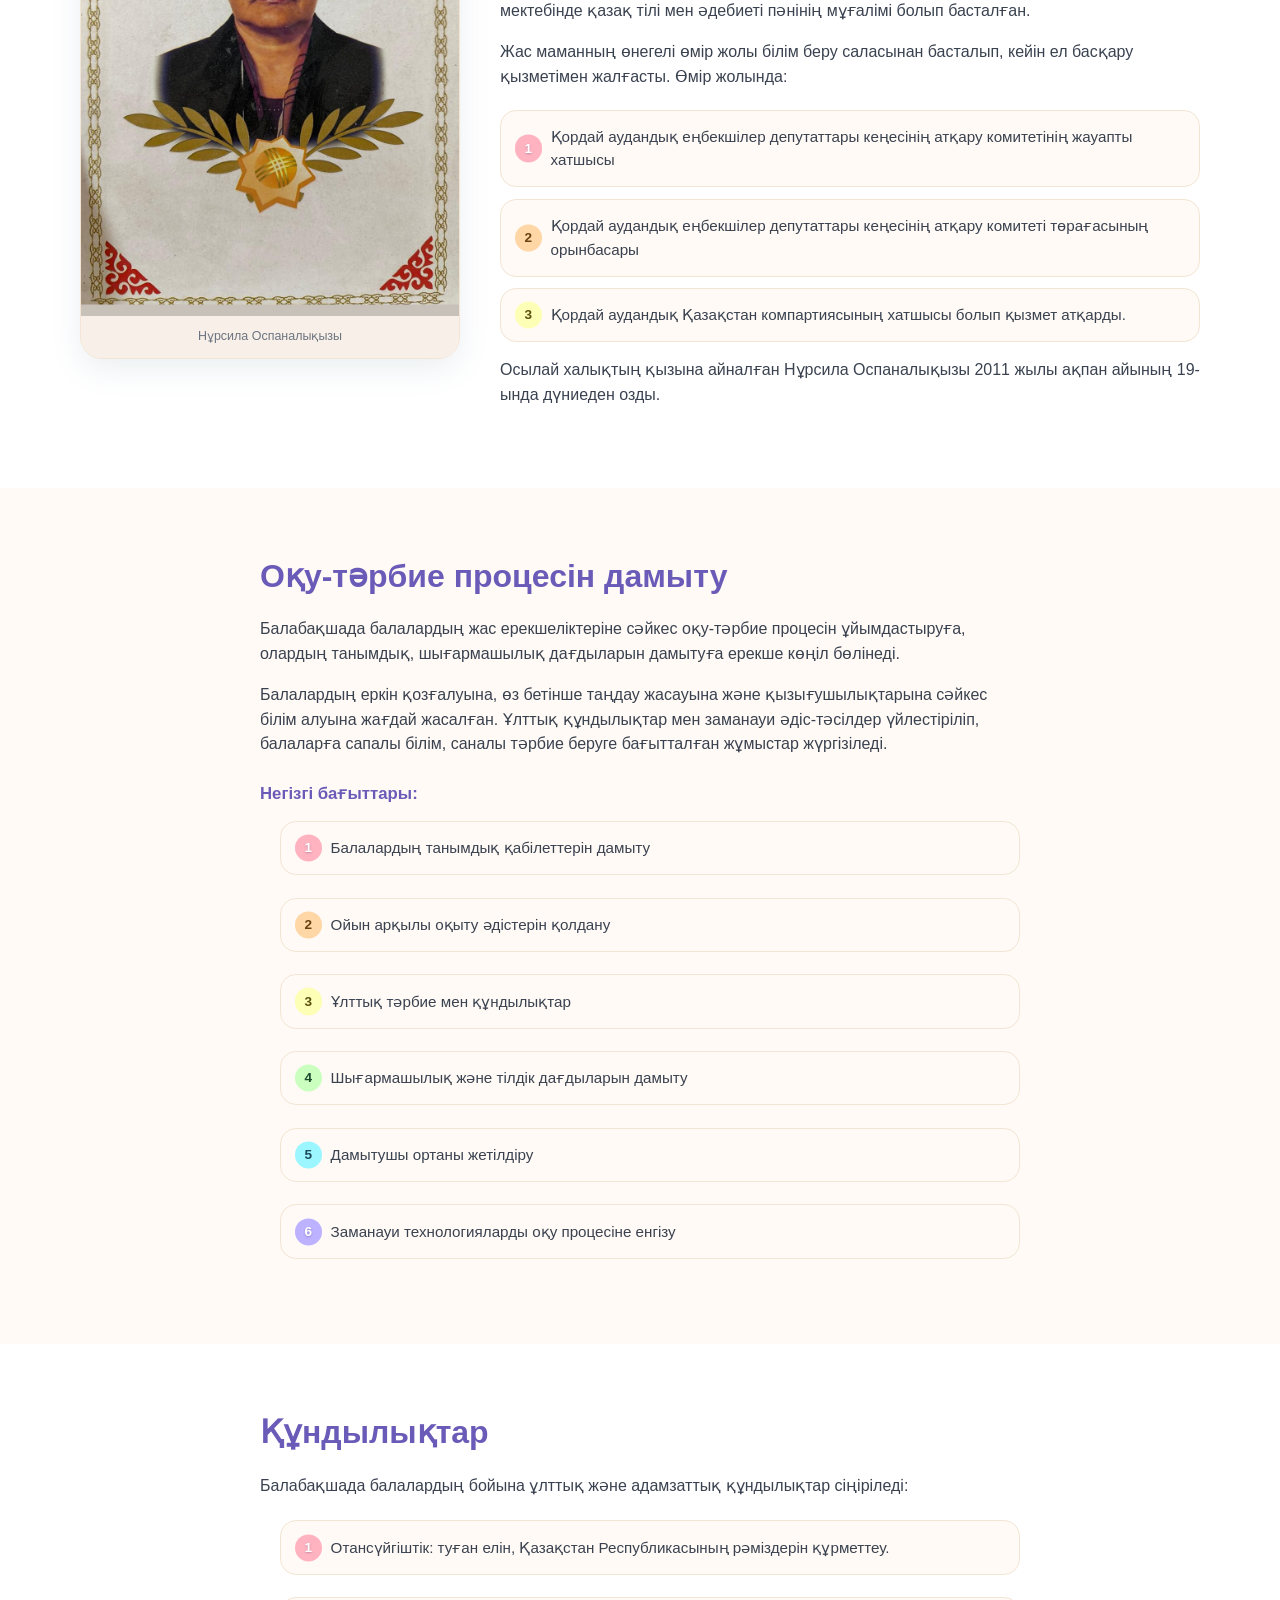
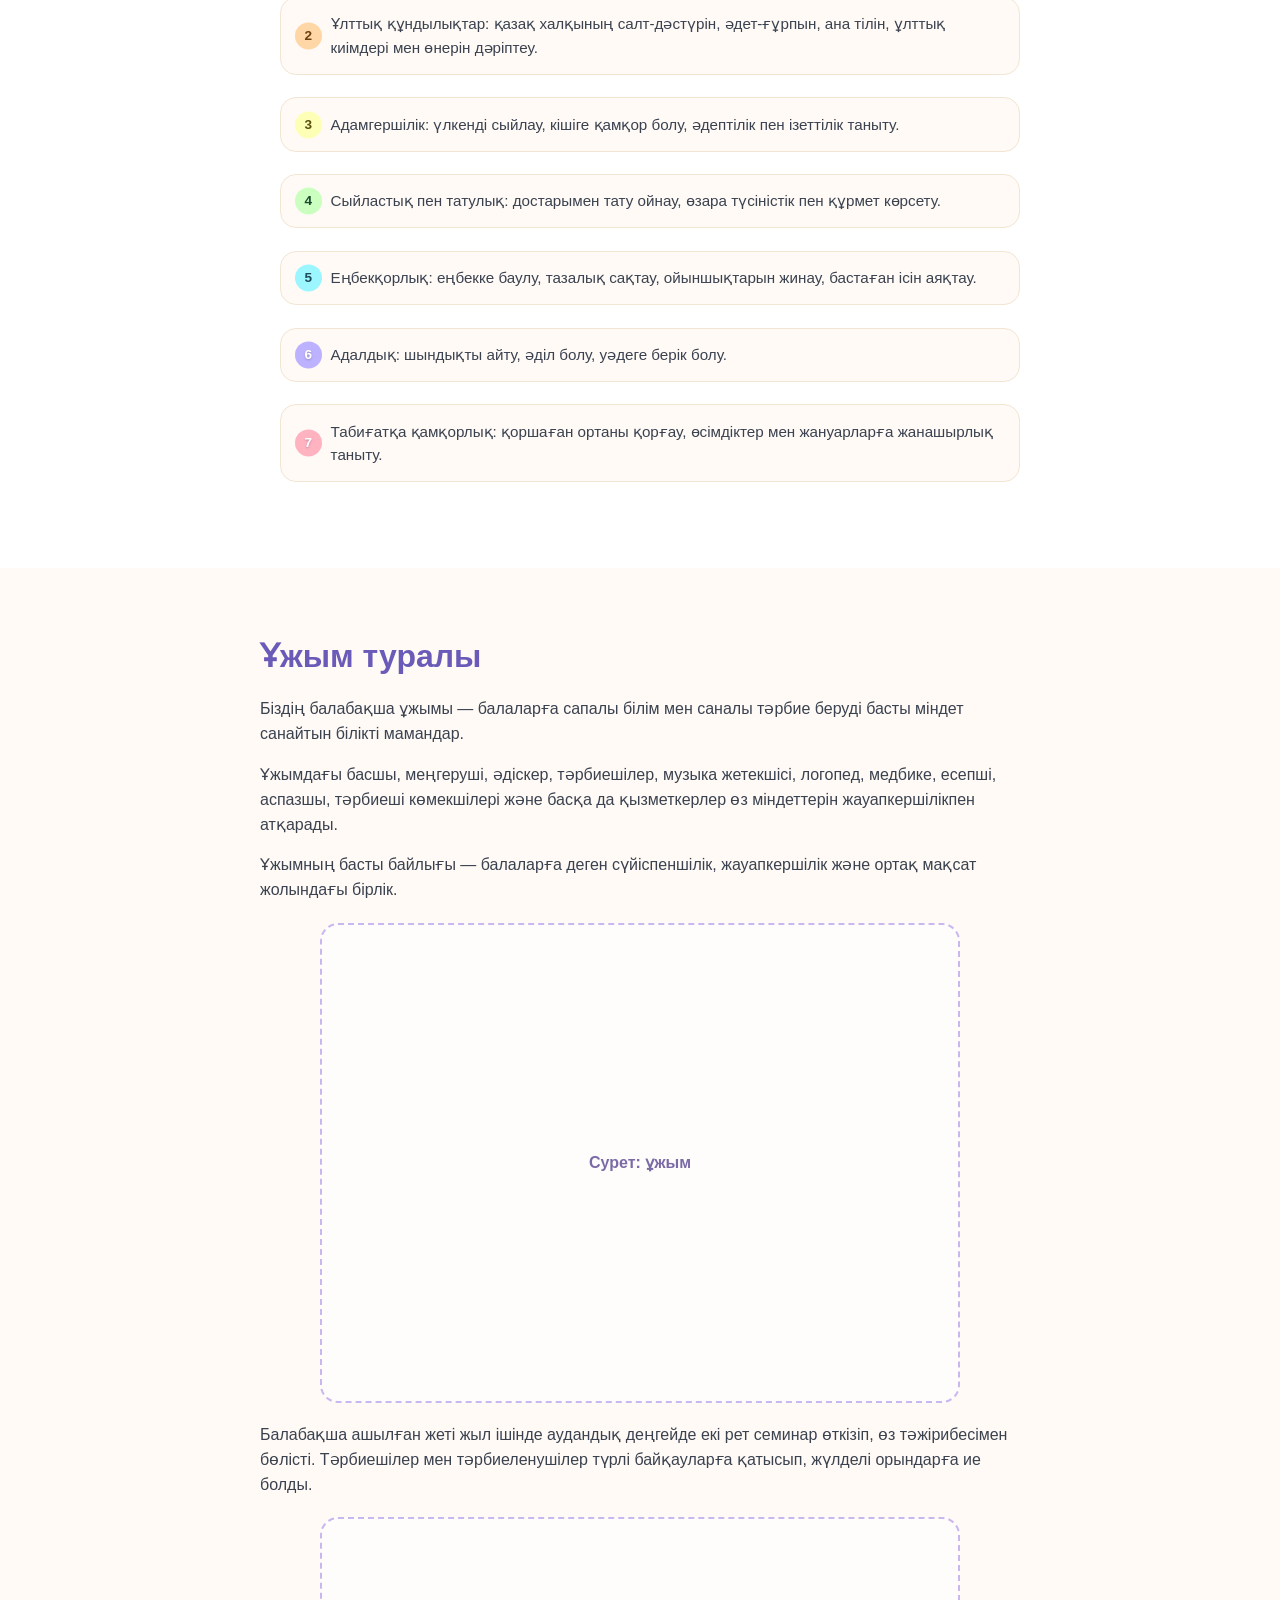
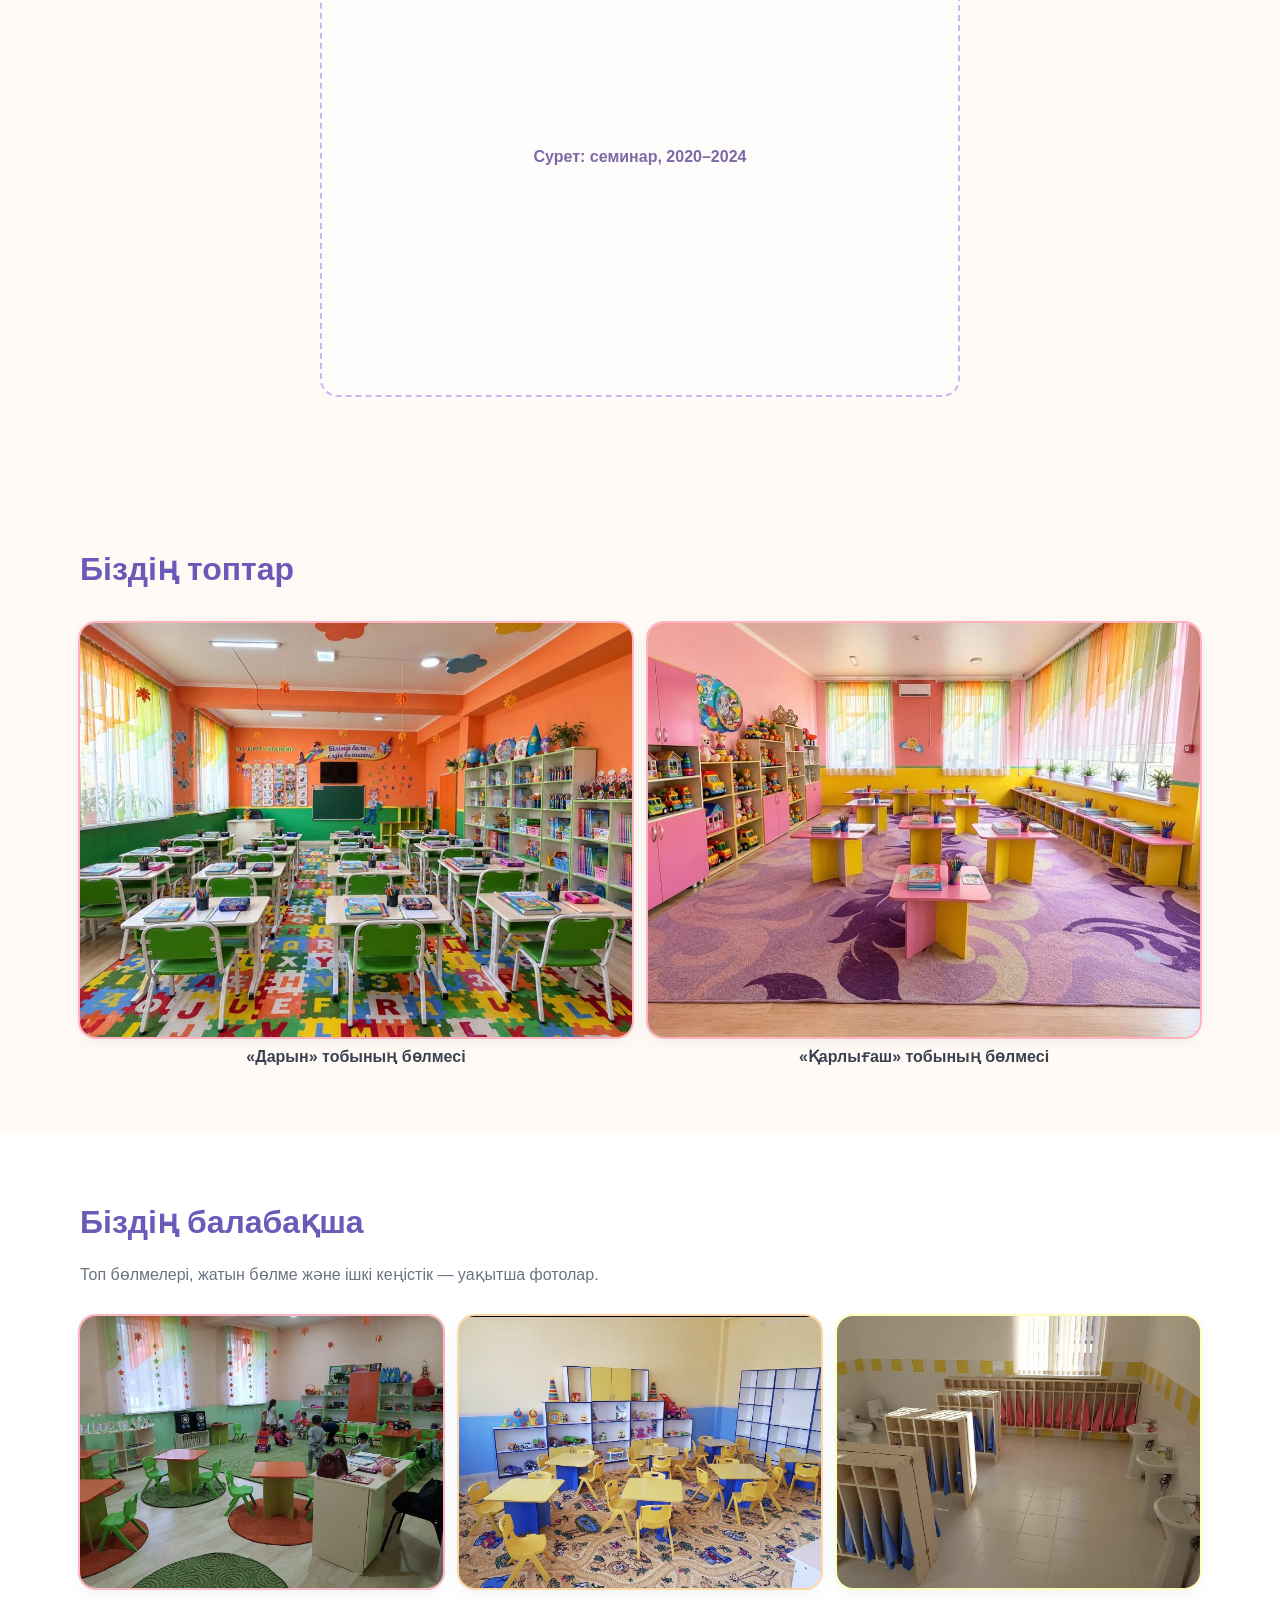
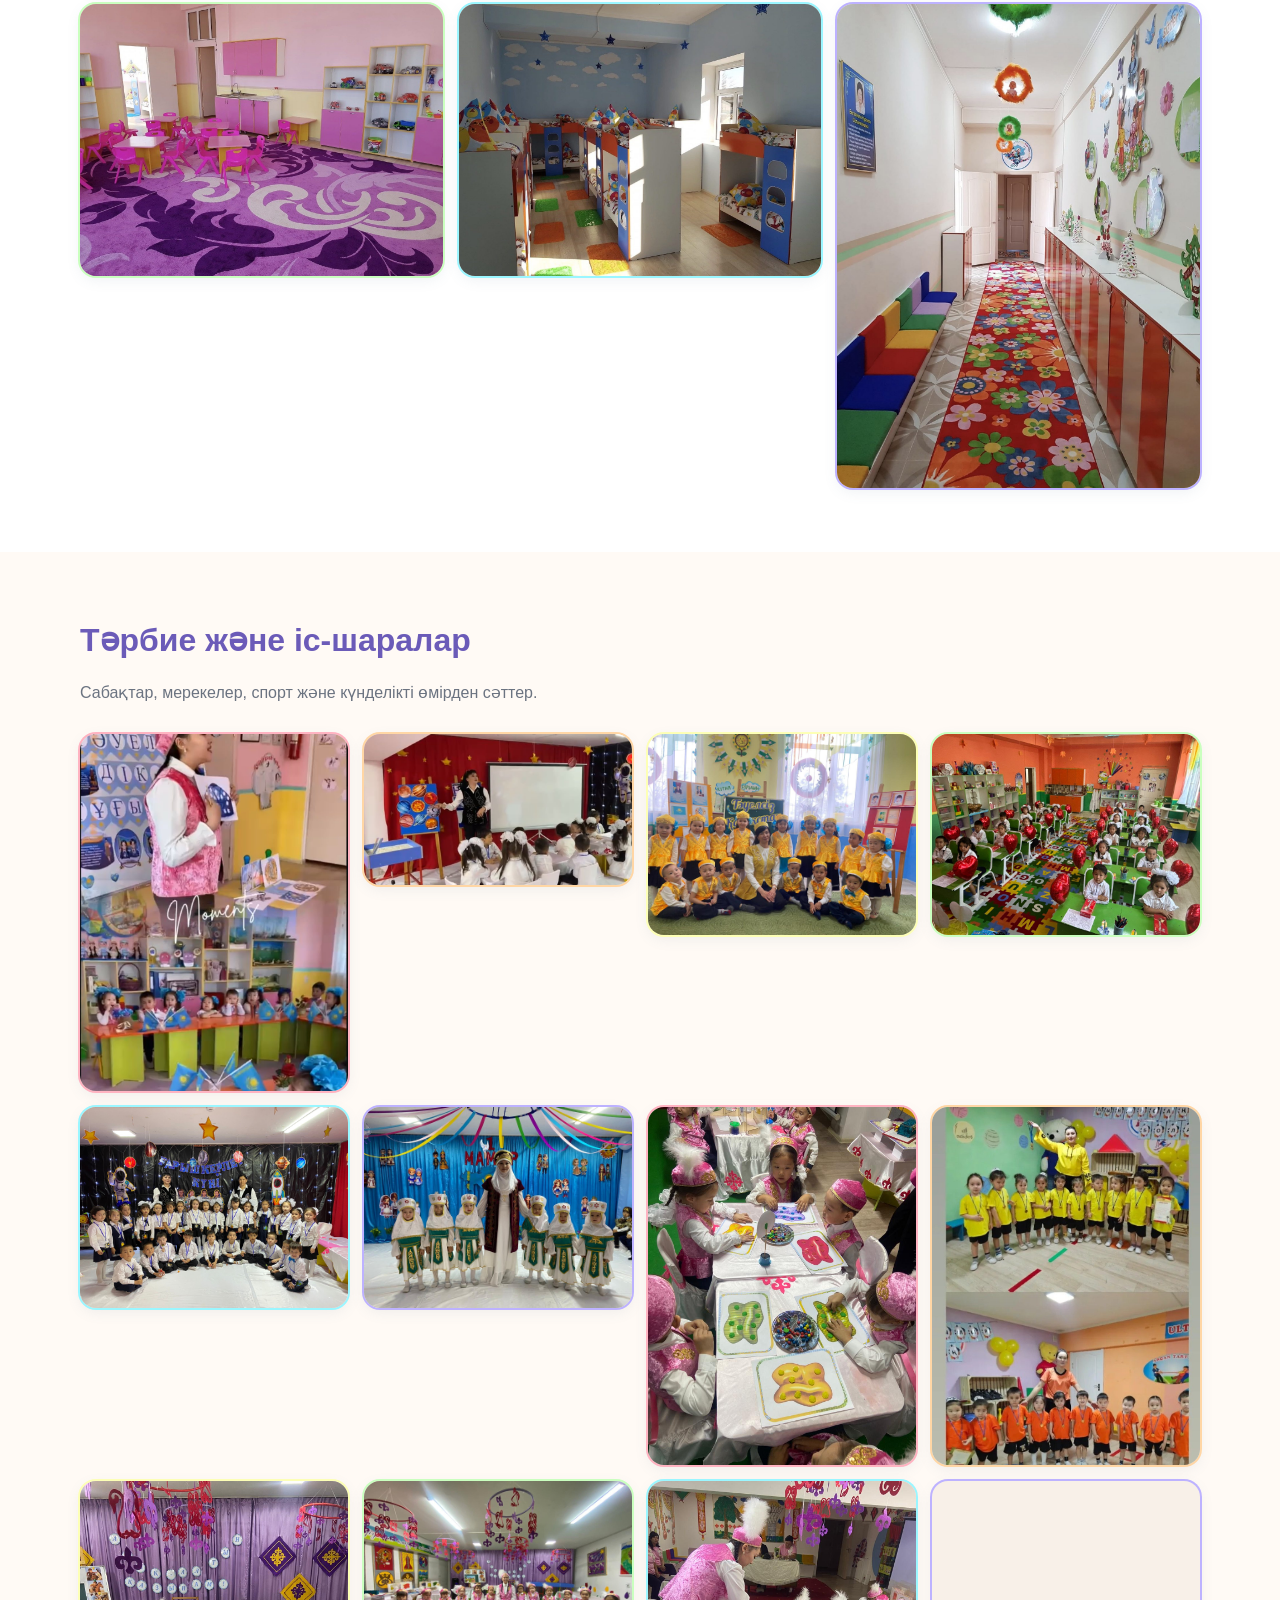
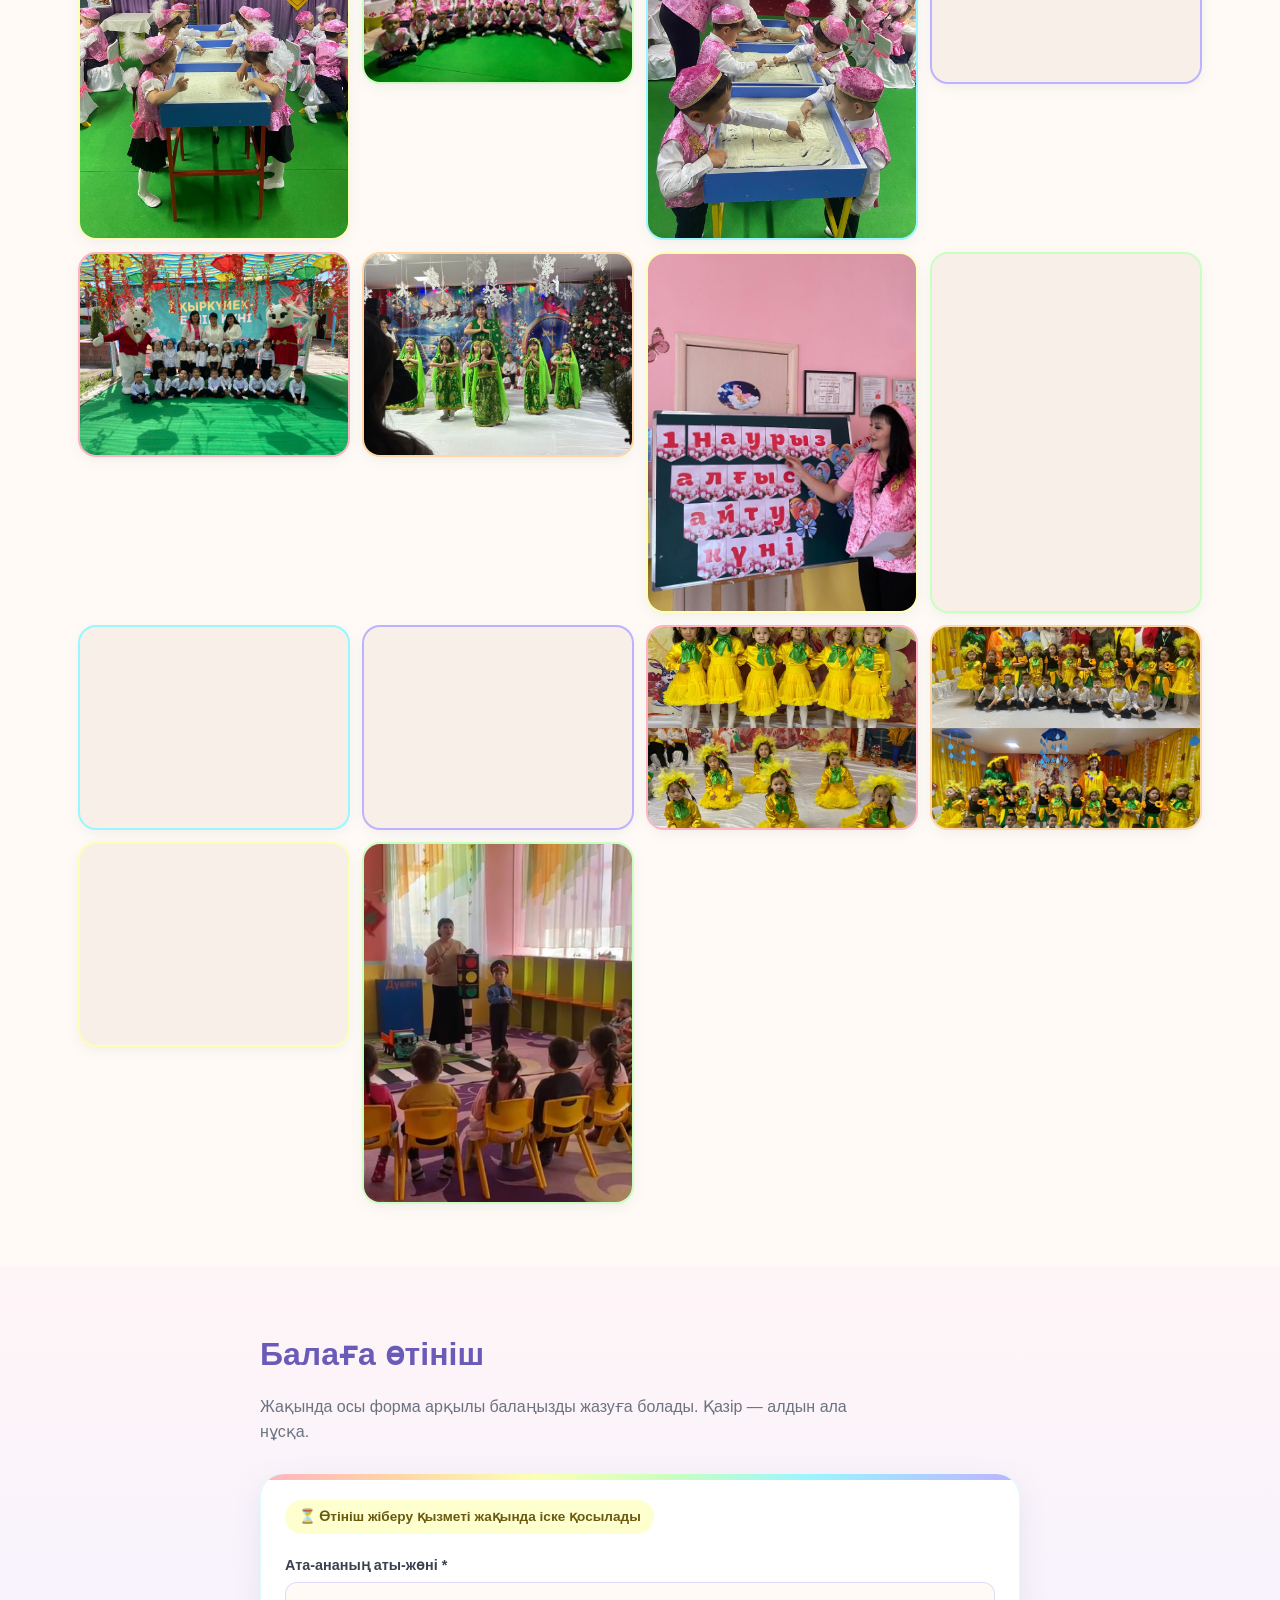
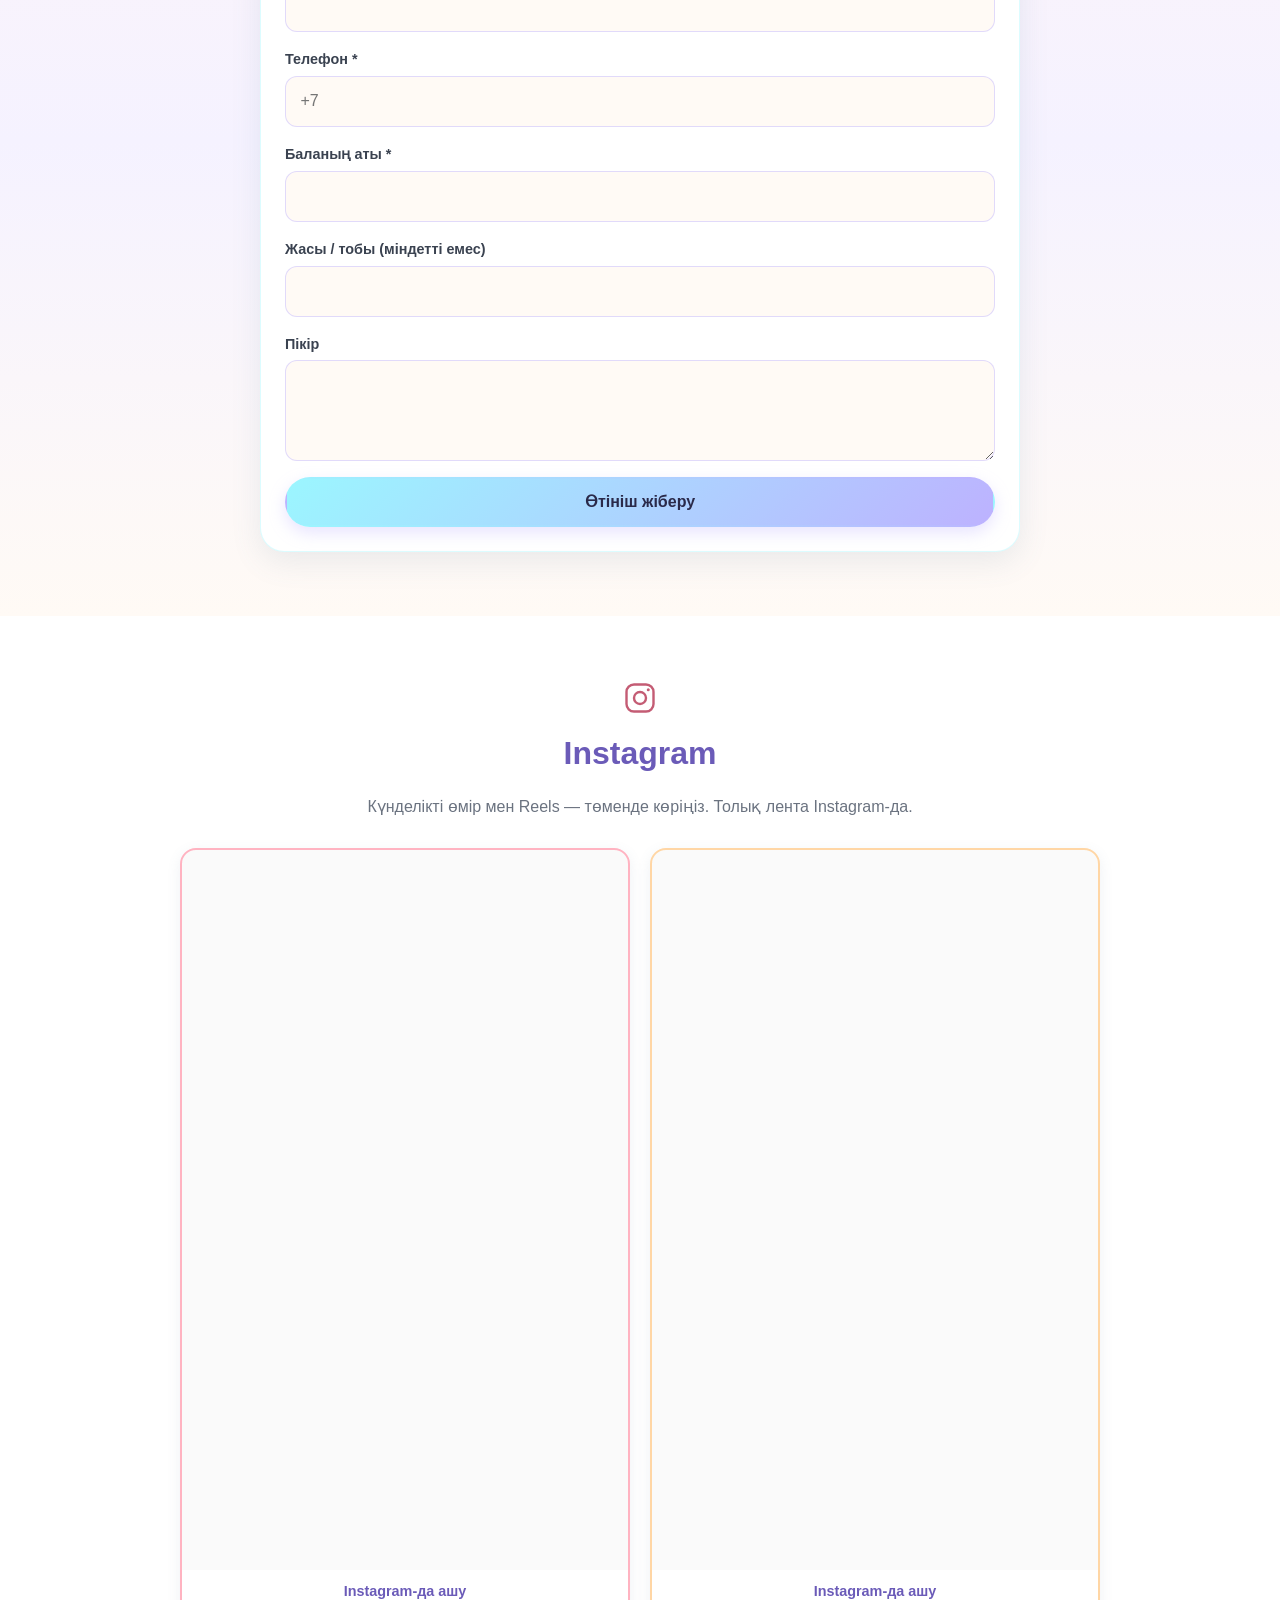
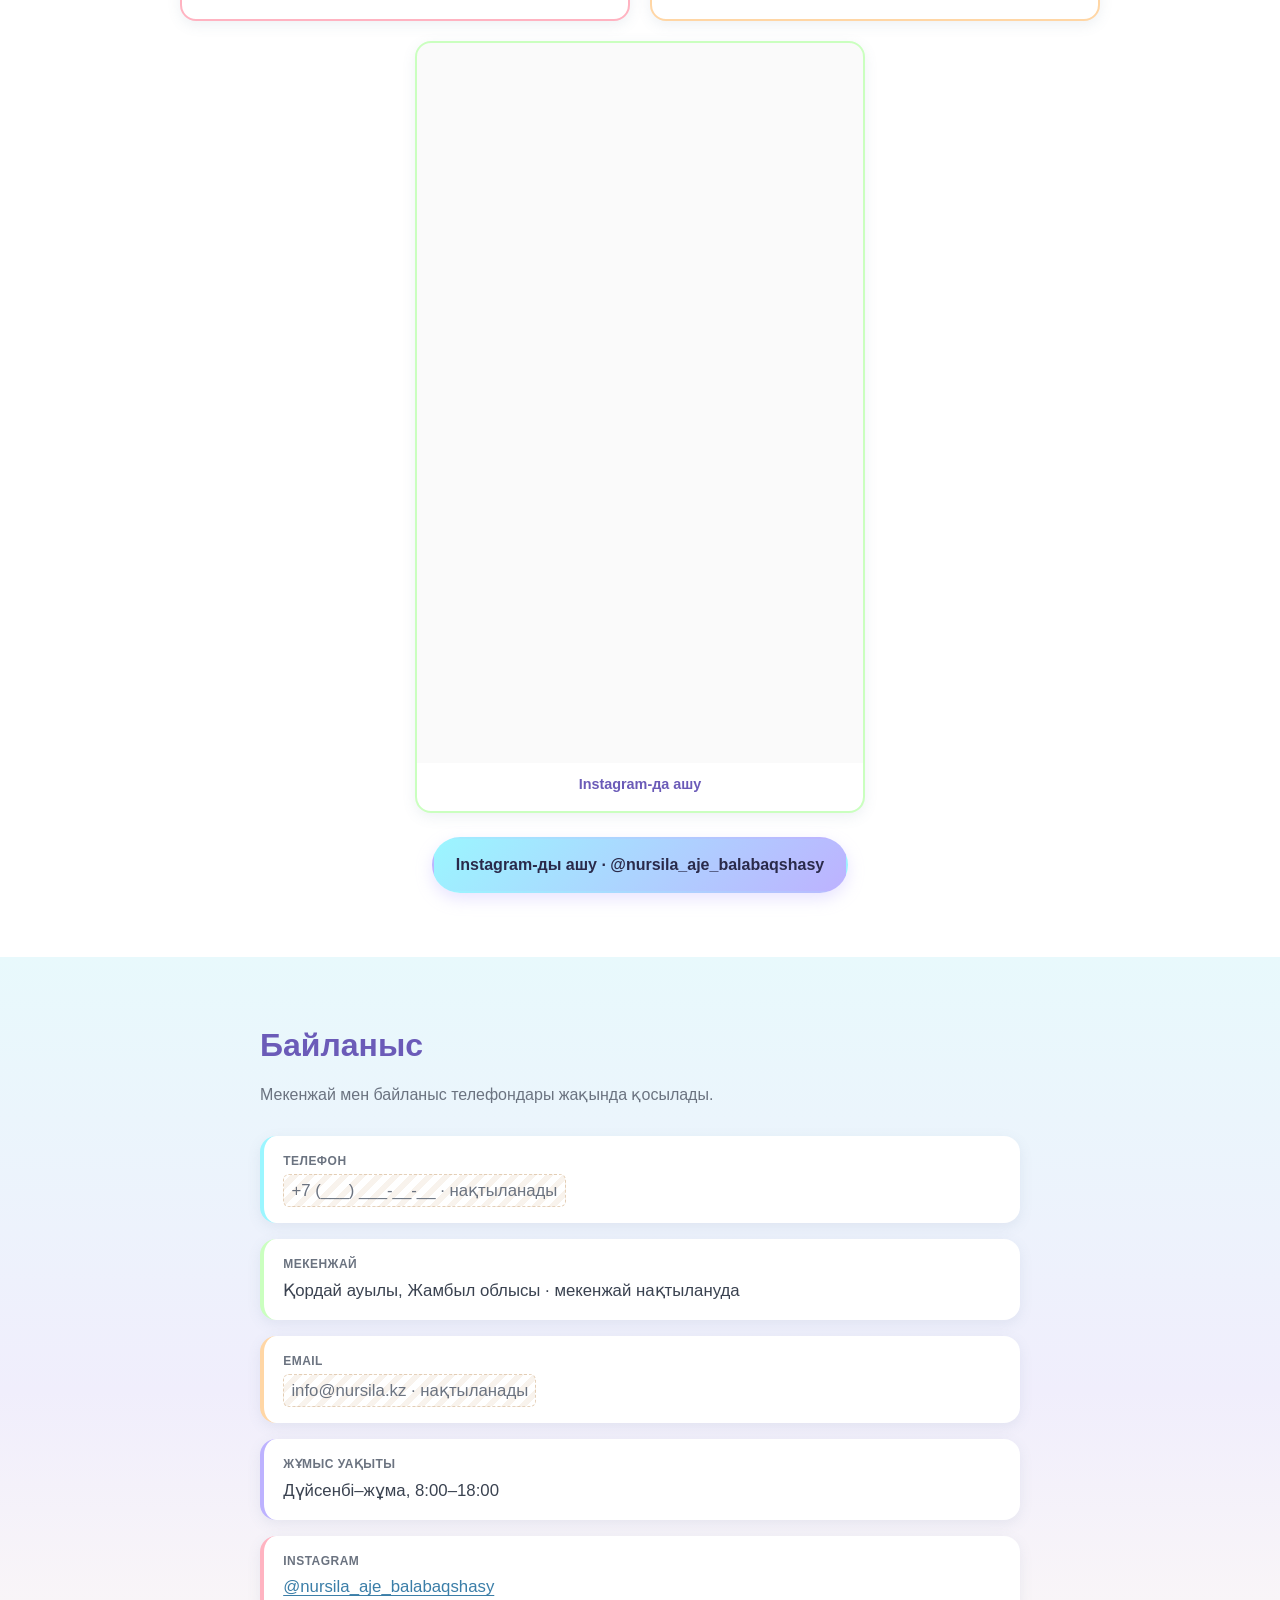
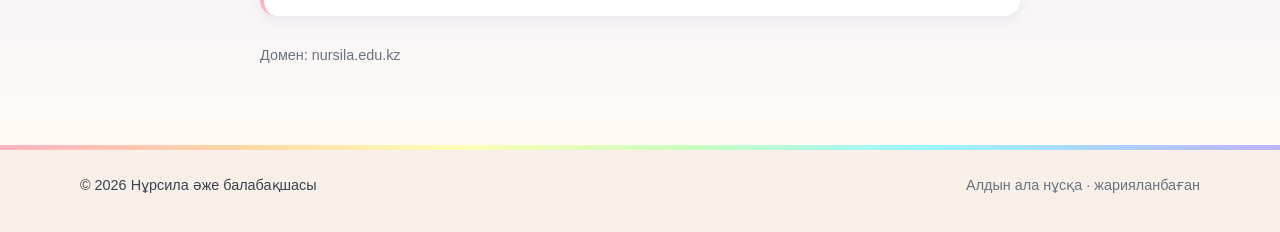
==== commit ee71bb32: "Hero: building photo, cache v=6" ====
--- a/index.html
+++ b/index.html
@@ -7,7 +7,7 @@
   <title>Нұрсила әже балабақшасы</title>
   <link rel="canonical" href="https://nursila.edu.kz/" />
   <meta property="og:url" content="https://nursila.edu.kz/" />
-  <link rel="stylesheet" href="css/styles.css?v=5" />
+  <link rel="stylesheet" href="css/styles.css?v=6" />
   <link rel="icon" href="data:image/svg+xml,%3Csvg xmlns='http://www.w3.org/2000/svg' viewBox='0 0 64 64'%3E%3Cdefs%3E%3ClinearGradient id='g' x1='0' y1='0' x2='1' y2='1'%3E%3Cstop offset='0' stop-color='%23ffb3c1'/%3E%3Cstop offset='.2' stop-color='%23ffd6a5'/%3E%3Cstop offset='.4' stop-color='%23fdffb6'/%3E%3Cstop offset='.6' stop-color='%23caffbf'/%3E%3Cstop offset='.8' stop-color='%239bf6ff'/%3E%3Cstop offset='1' stop-color='%23bdb2ff'/%3E%3C/linearGradient%3E%3C/defs%3E%3Ccircle cx='32' cy='32' r='30' fill='url(%23g)'/%3E%3Ctext x='32' y='42' text-anchor='middle' font-size='28' font-weight='700' fill='%23ffffff'%3E%D0%9D%3C/text%3E%3C/svg%3E" />
 </head>
 <body>
@@ -64,7 +64,7 @@
           <a class="btn btn-primary" href="#apply" data-i18n="ctaApply">Өтініш қалдыру</a>
           <a class="btn btn-ghost" href="#nursila" data-i18n="ctaNursila">Нұрсила әже туралы</a>
         </div>
-        <figure class="photo-ph"><span data-i18n="phBuilding">Сурет: балабақша ғимараты</span></figure>
+        <figure class="hero-photo"><img src="assets/building.jpg?v=1" alt="«Нұрсила әже» балабақшасының ғимараты" data-i18n-alt="buildingAlt" width="1280" height="960" fetchpriority="high" /></figure>
       </div>
     </section>
 
@@ -406,9 +406,9 @@
     </button>
   </div>
 
-  <script src="js/i18n.js?v=5"></script>
-  <script src="js/main.js?v=5"></script>
-  <script src="js/music.js?v=5"></script>
+  <script src="js/i18n.js?v=6"></script>
+  <script src="js/main.js?v=6"></script>
+  <script src="js/music.js?v=6"></script>
   <script async src="https://www.instagram.com/embed.js"></script>
 </body>
 </html>
--- a/css/styles.css
+++ b/css/styles.css
@@ -713,3 +713,5 @@
 .group-card .gallery-item { width: 100%; display: block; }
 .group-card .gallery-item img { width: 100%; height: 100%; object-fit: cover; display: block; }
 .group-card figcaption { text-align: center; font-weight: 600; margin-top: .5rem; }
+.hero-photo{margin:1.5rem 0 0;max-width:640px;border-radius:20px;overflow:hidden;box-shadow:var(--shadow);border:3px solid #fff}
+.hero-photo img{display:block;width:100%;height:auto}
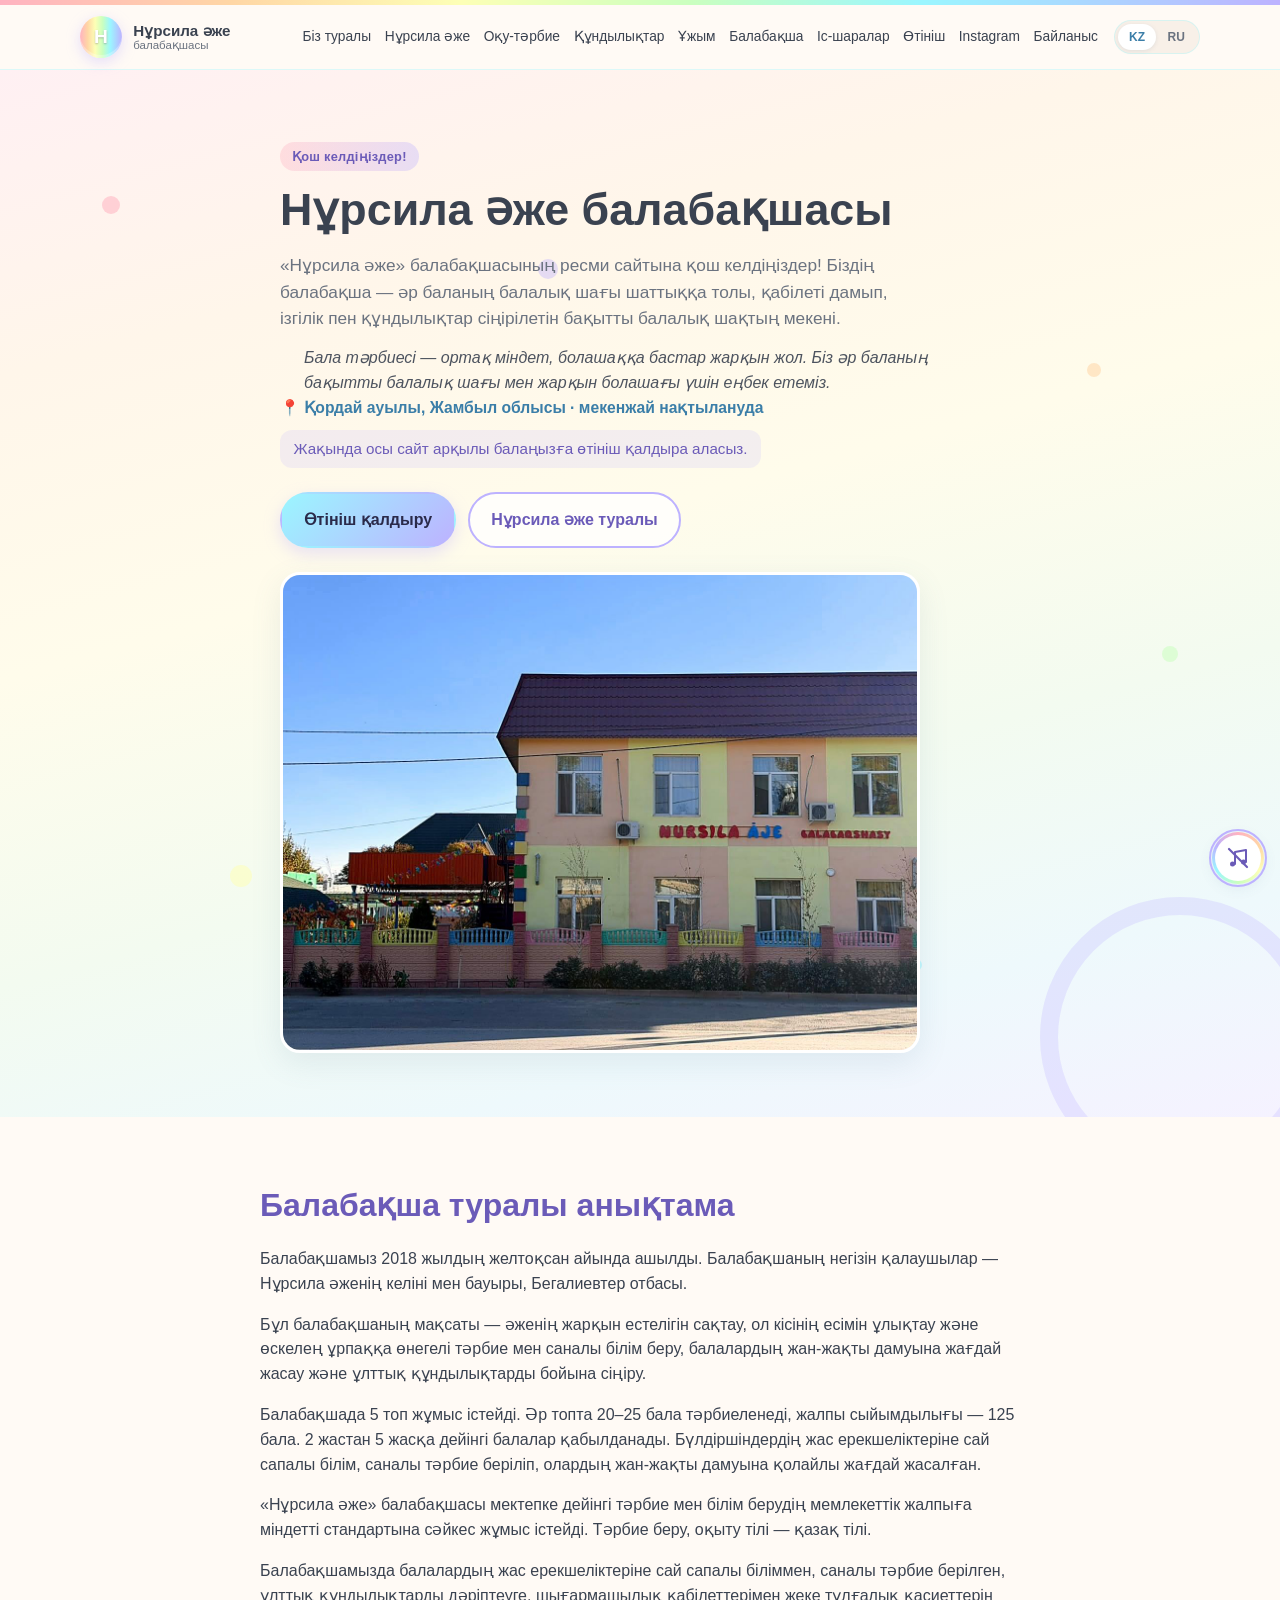
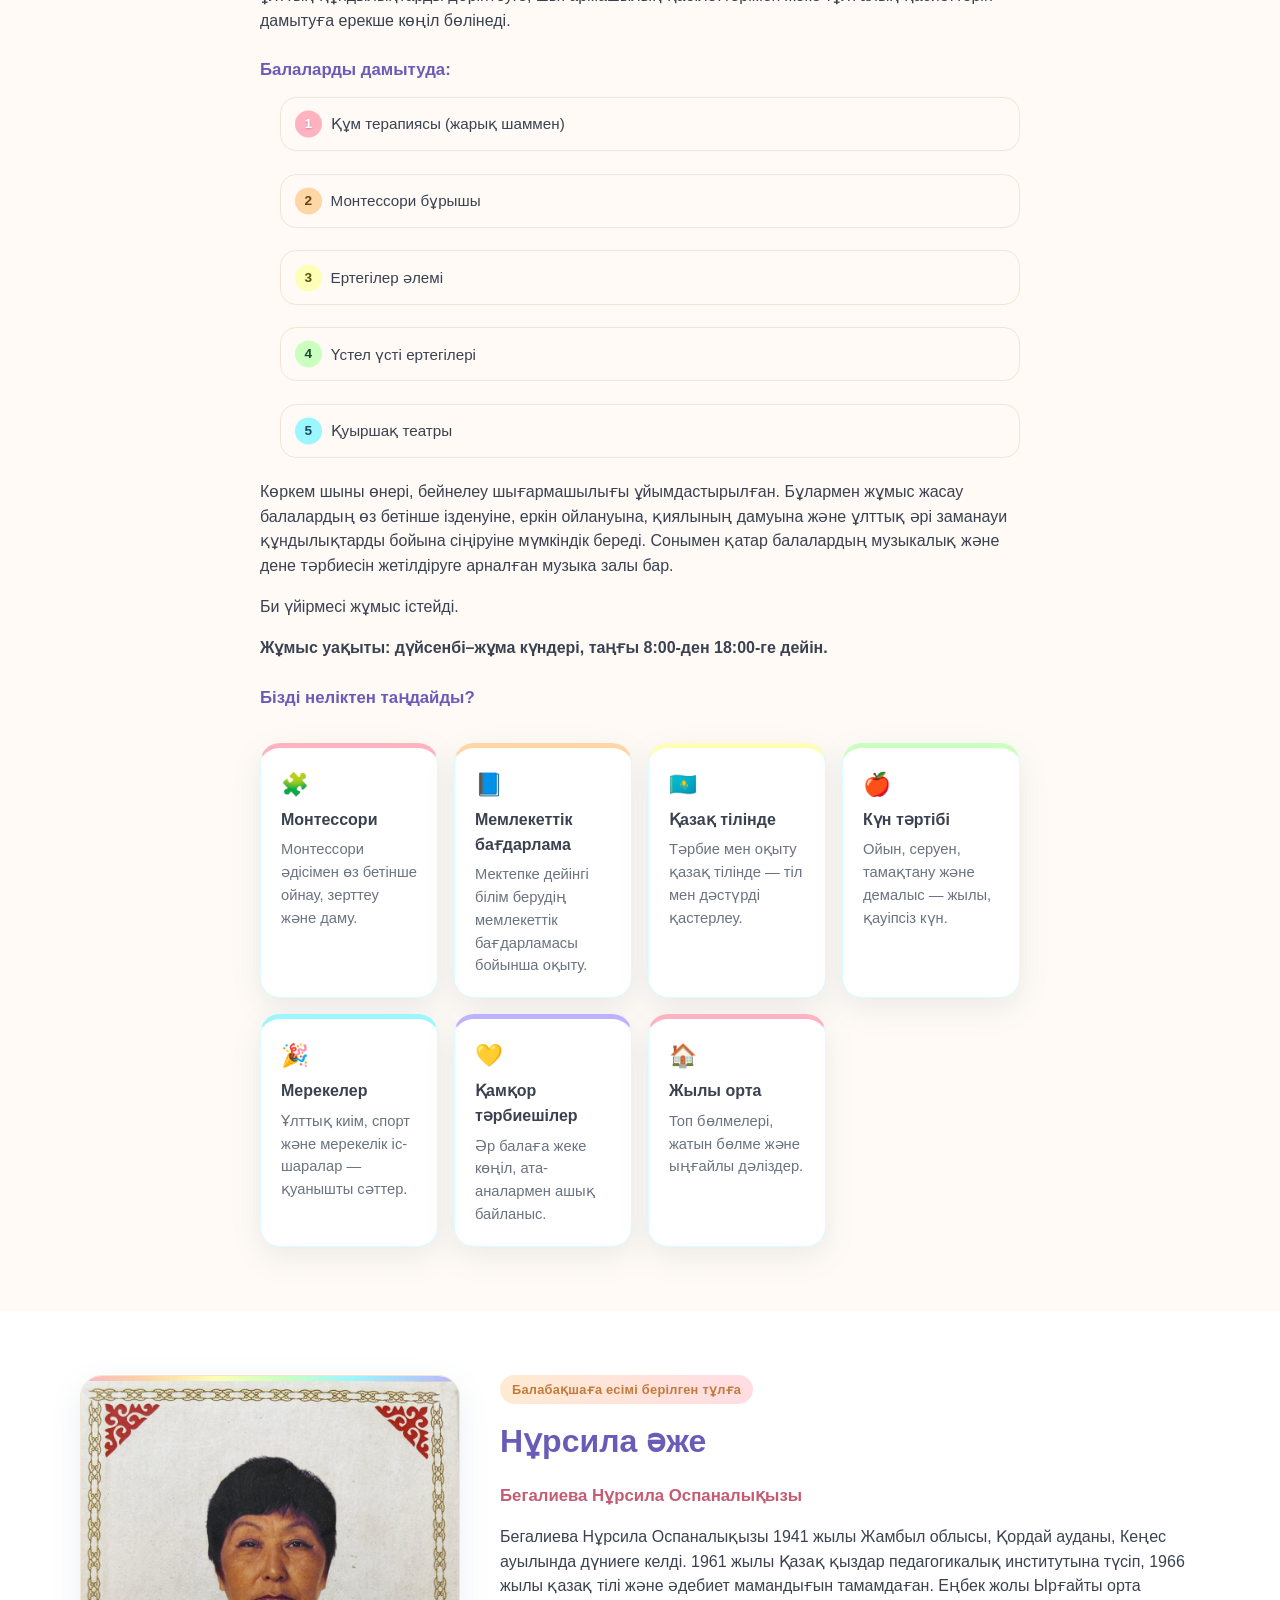
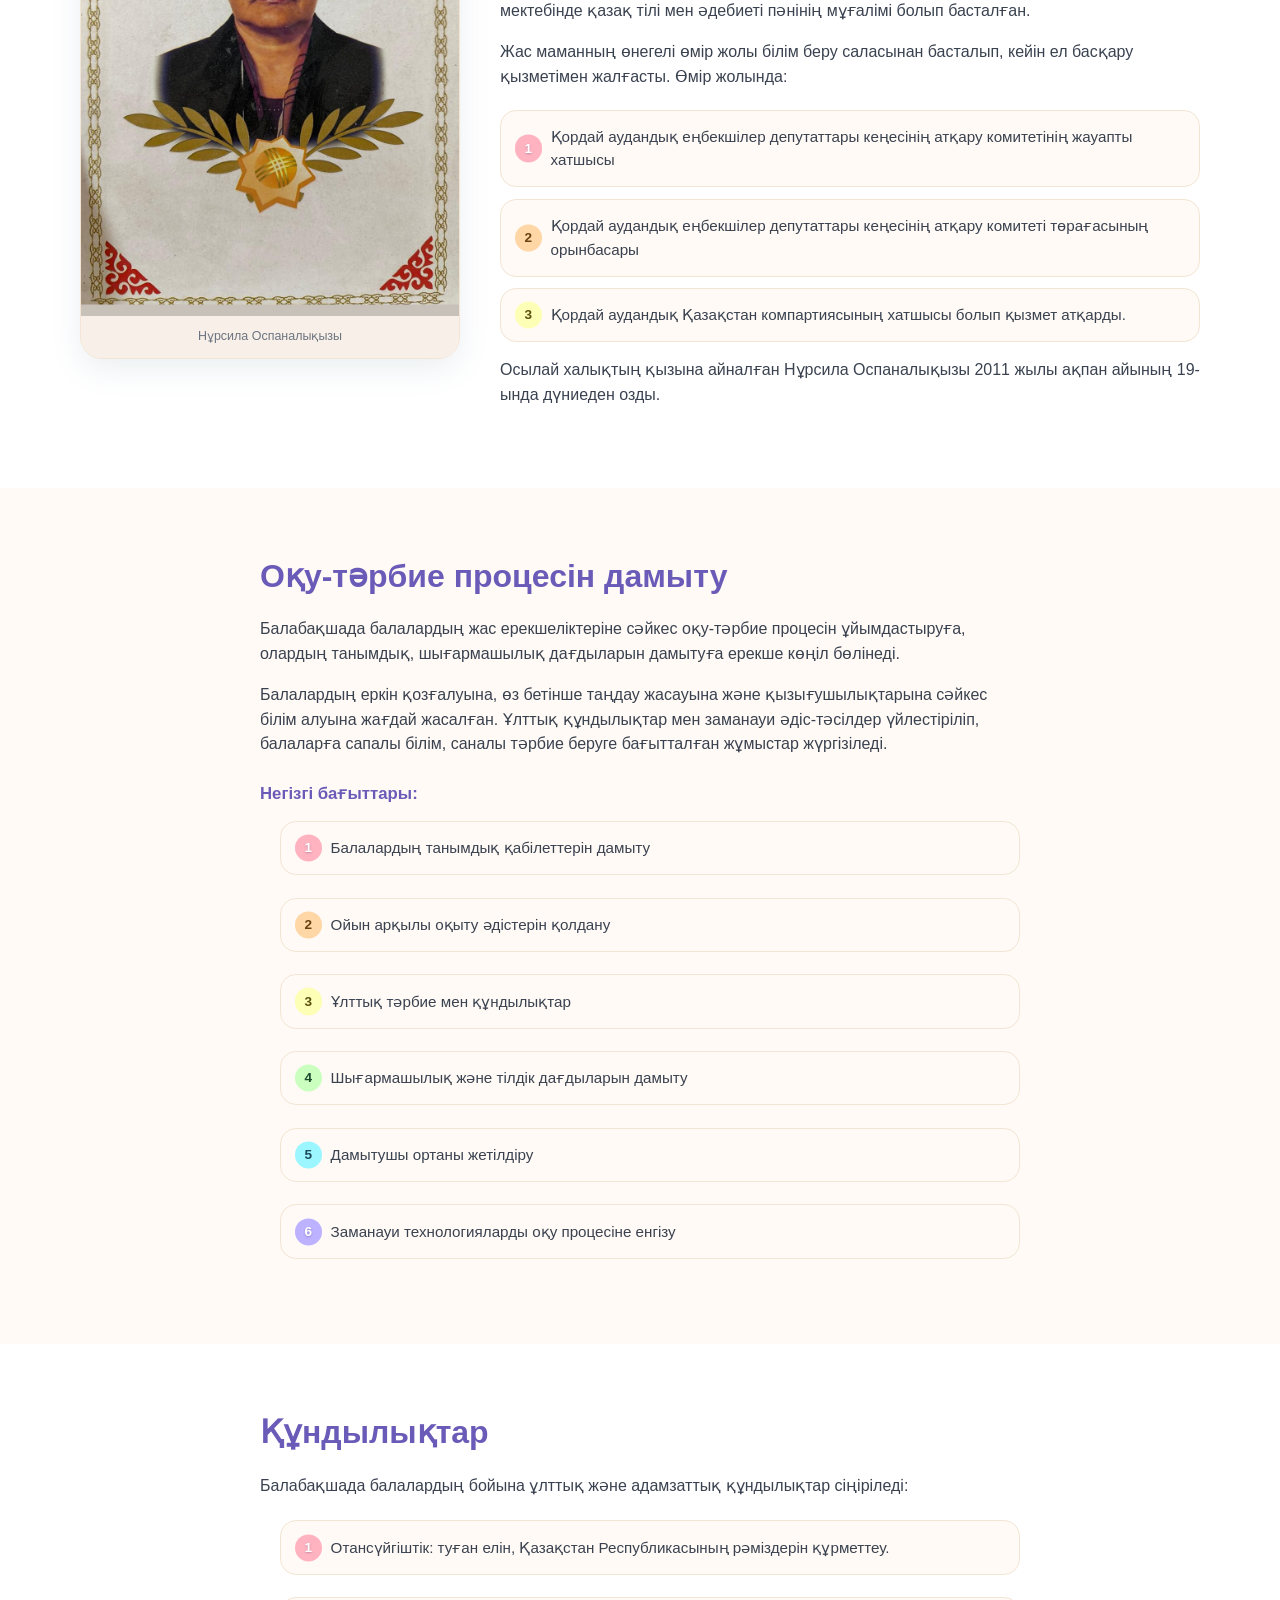
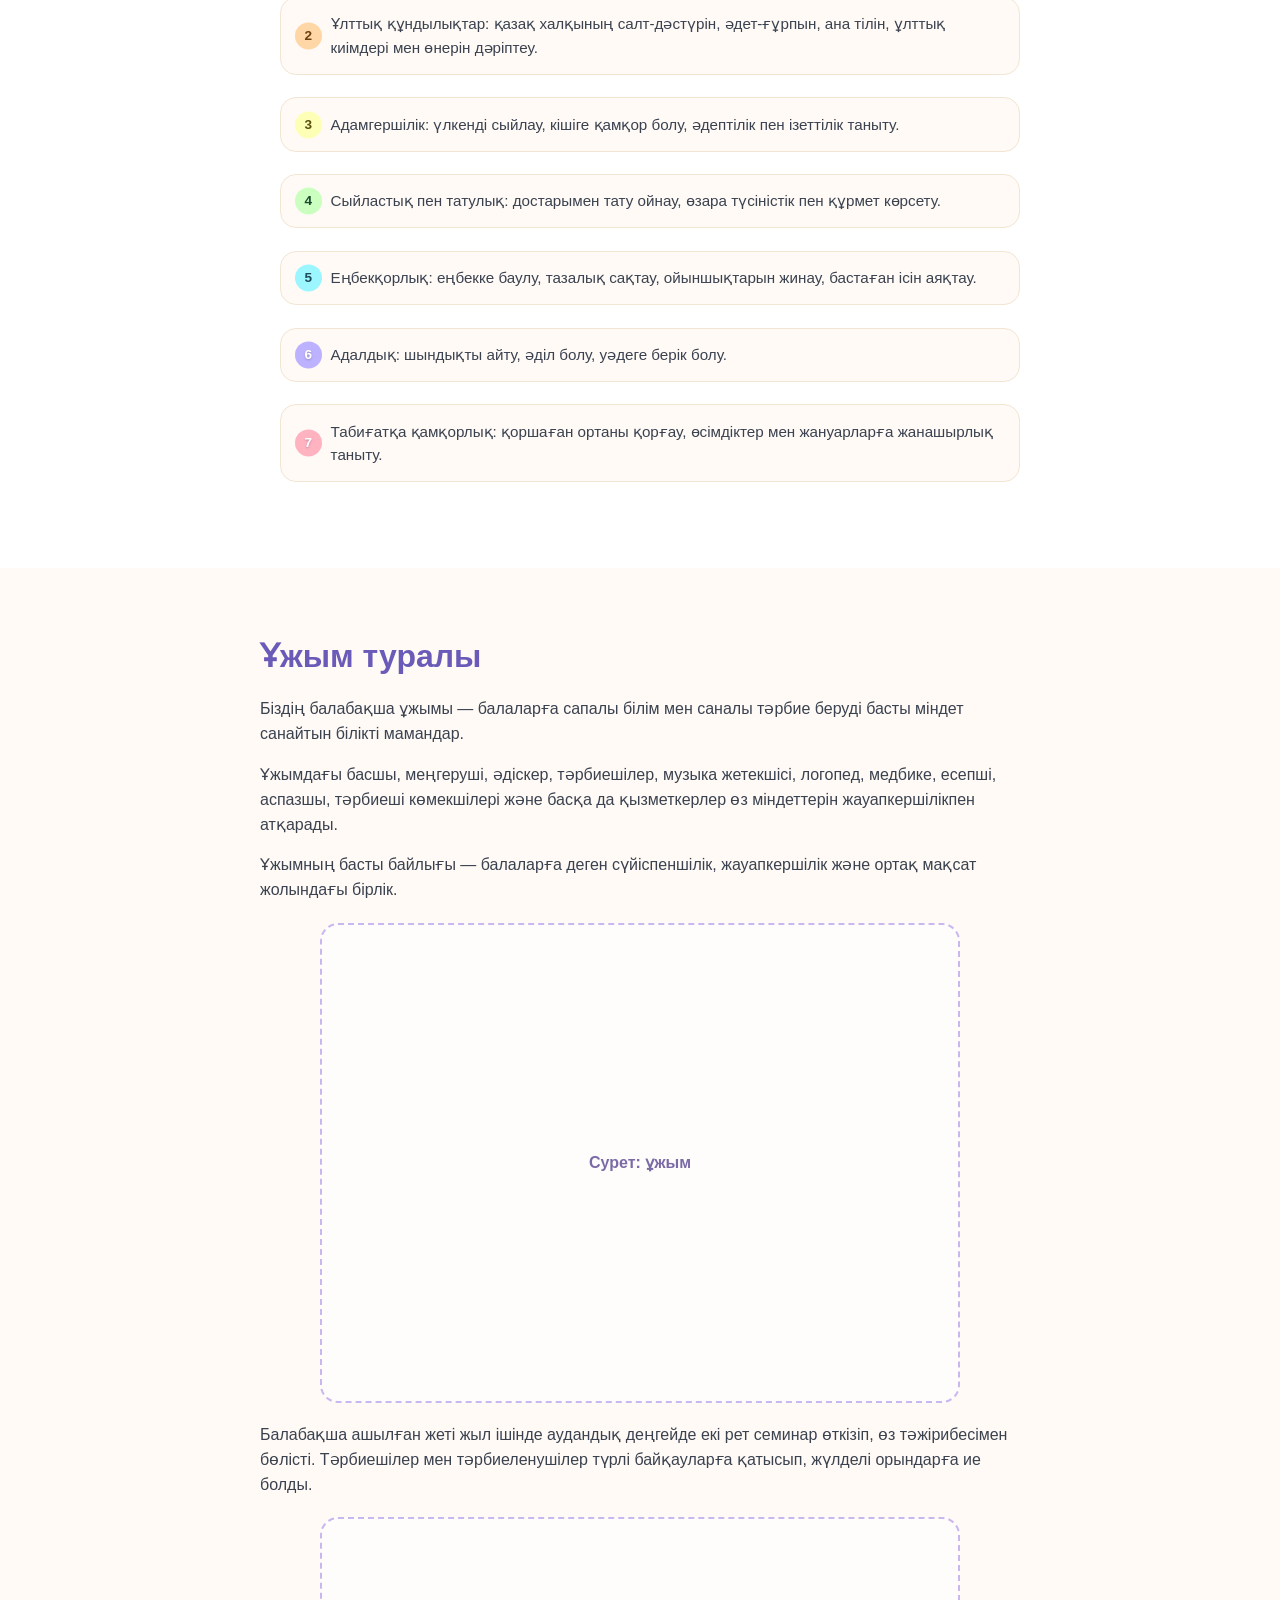
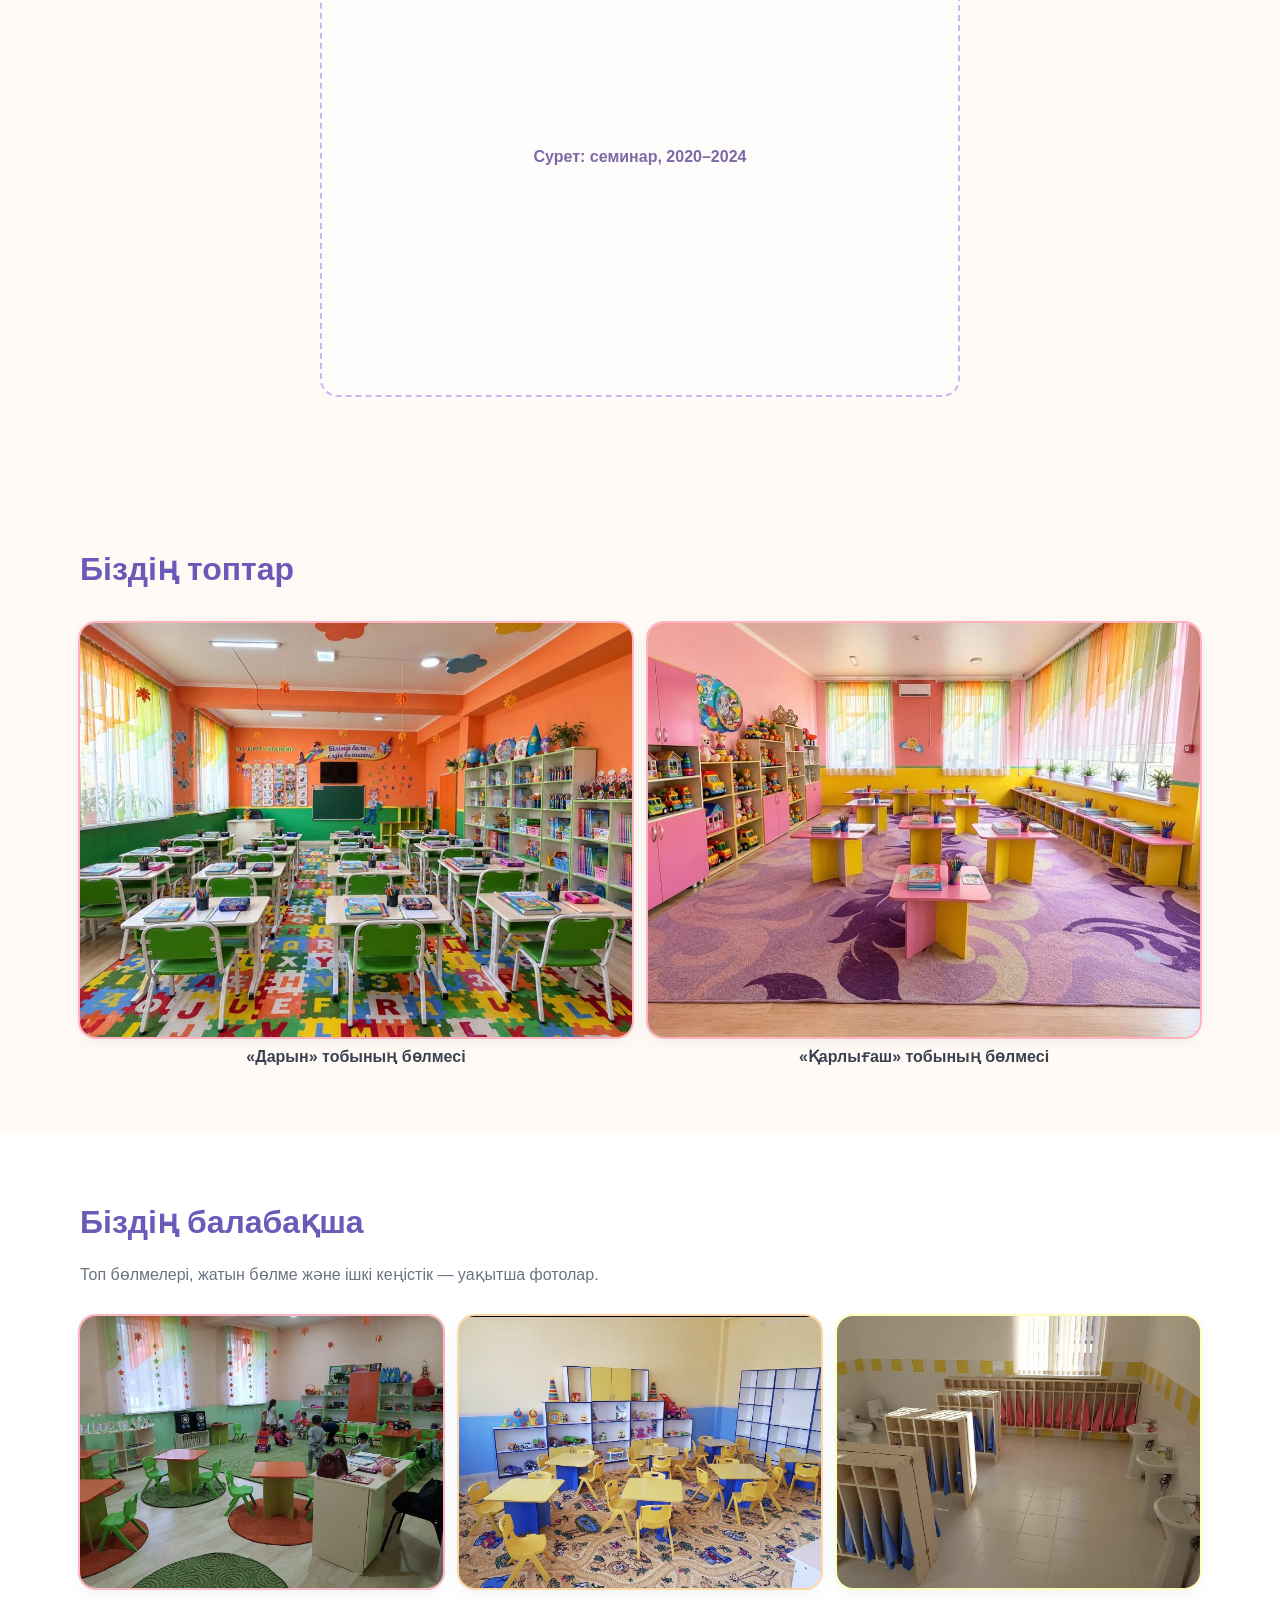
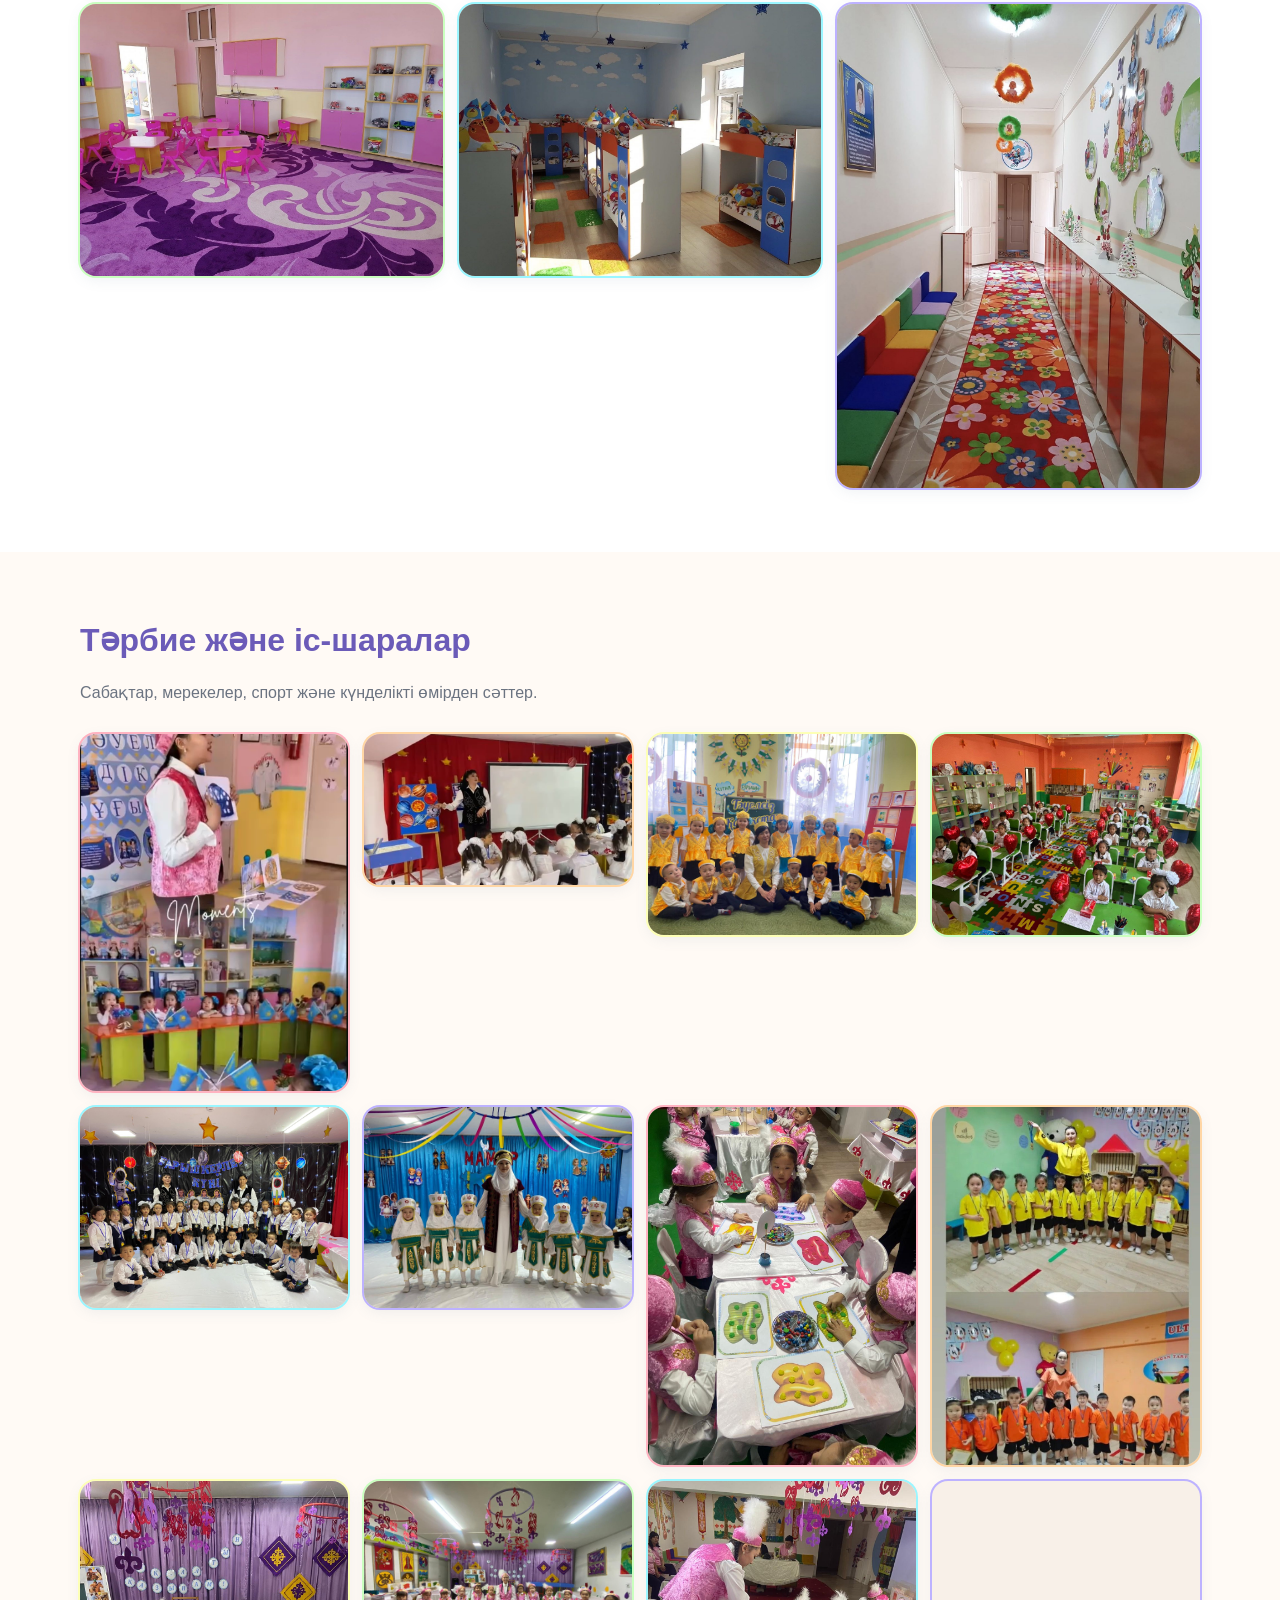
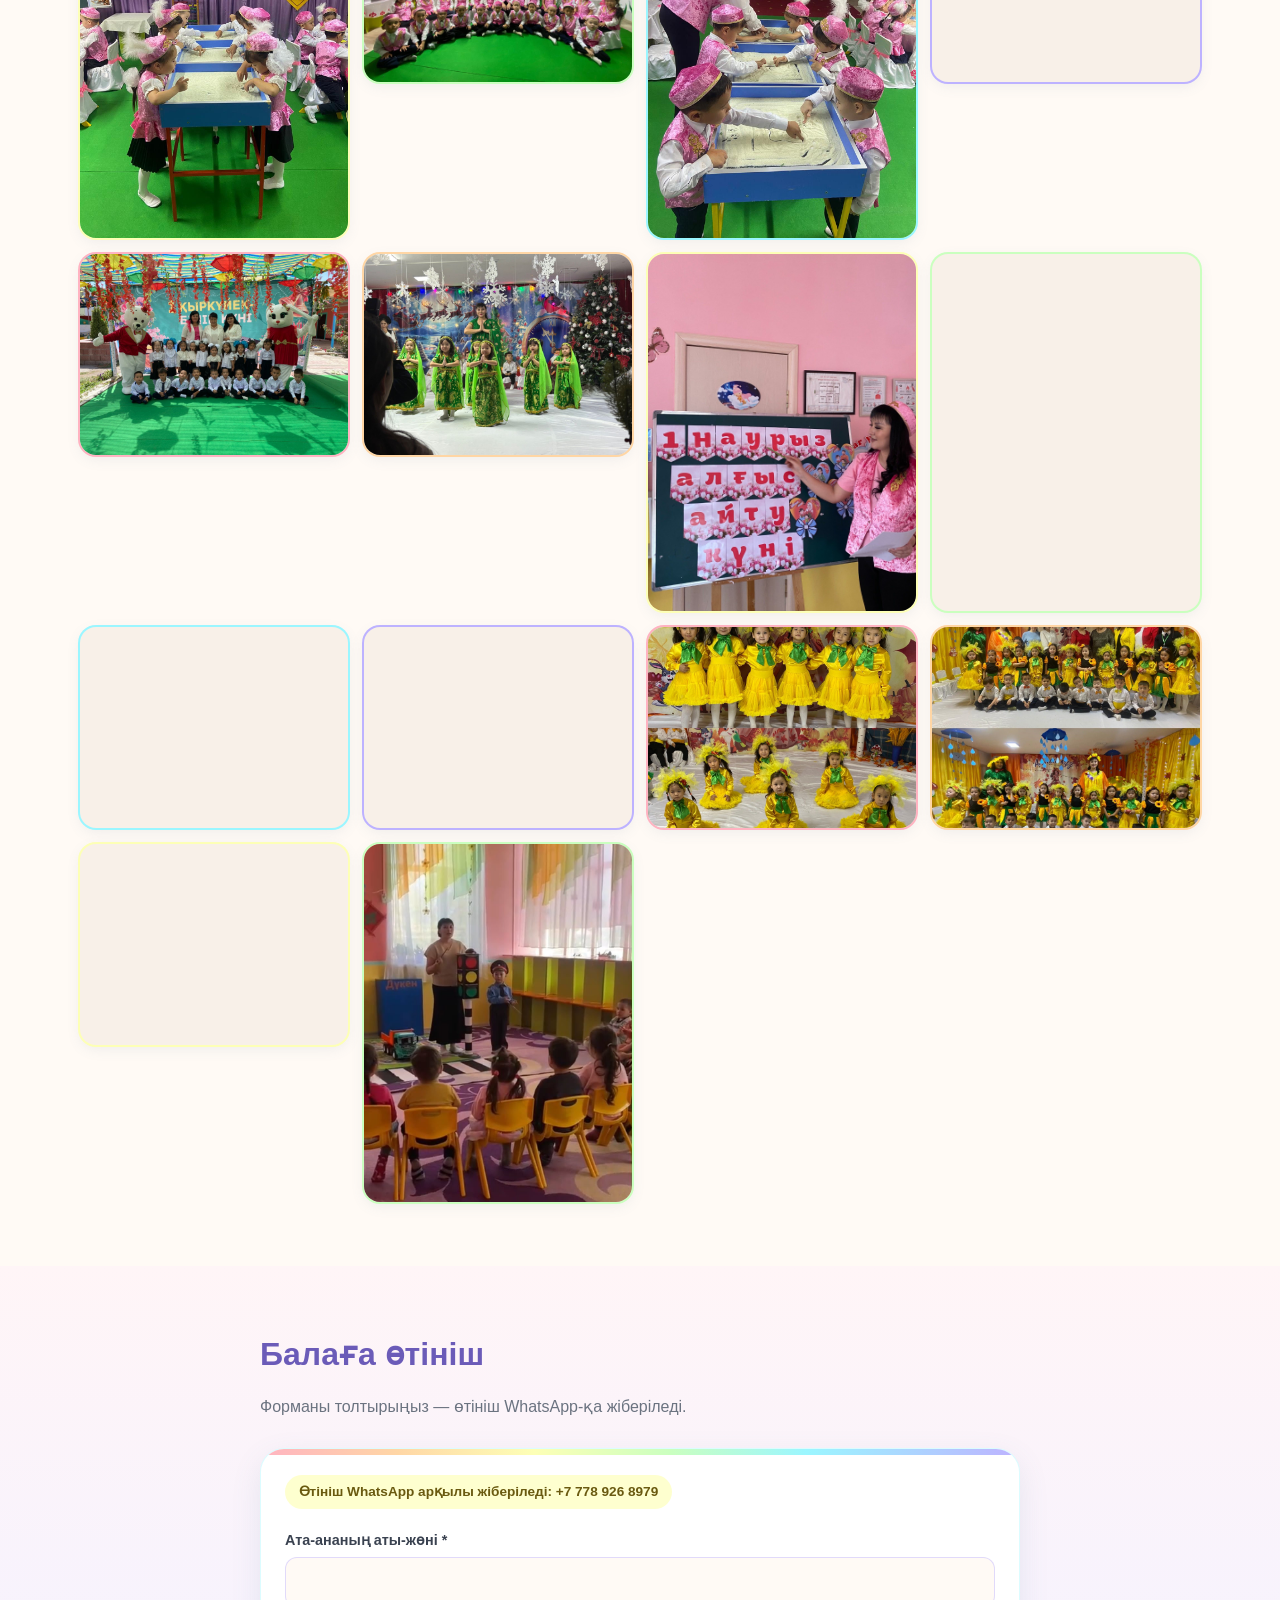
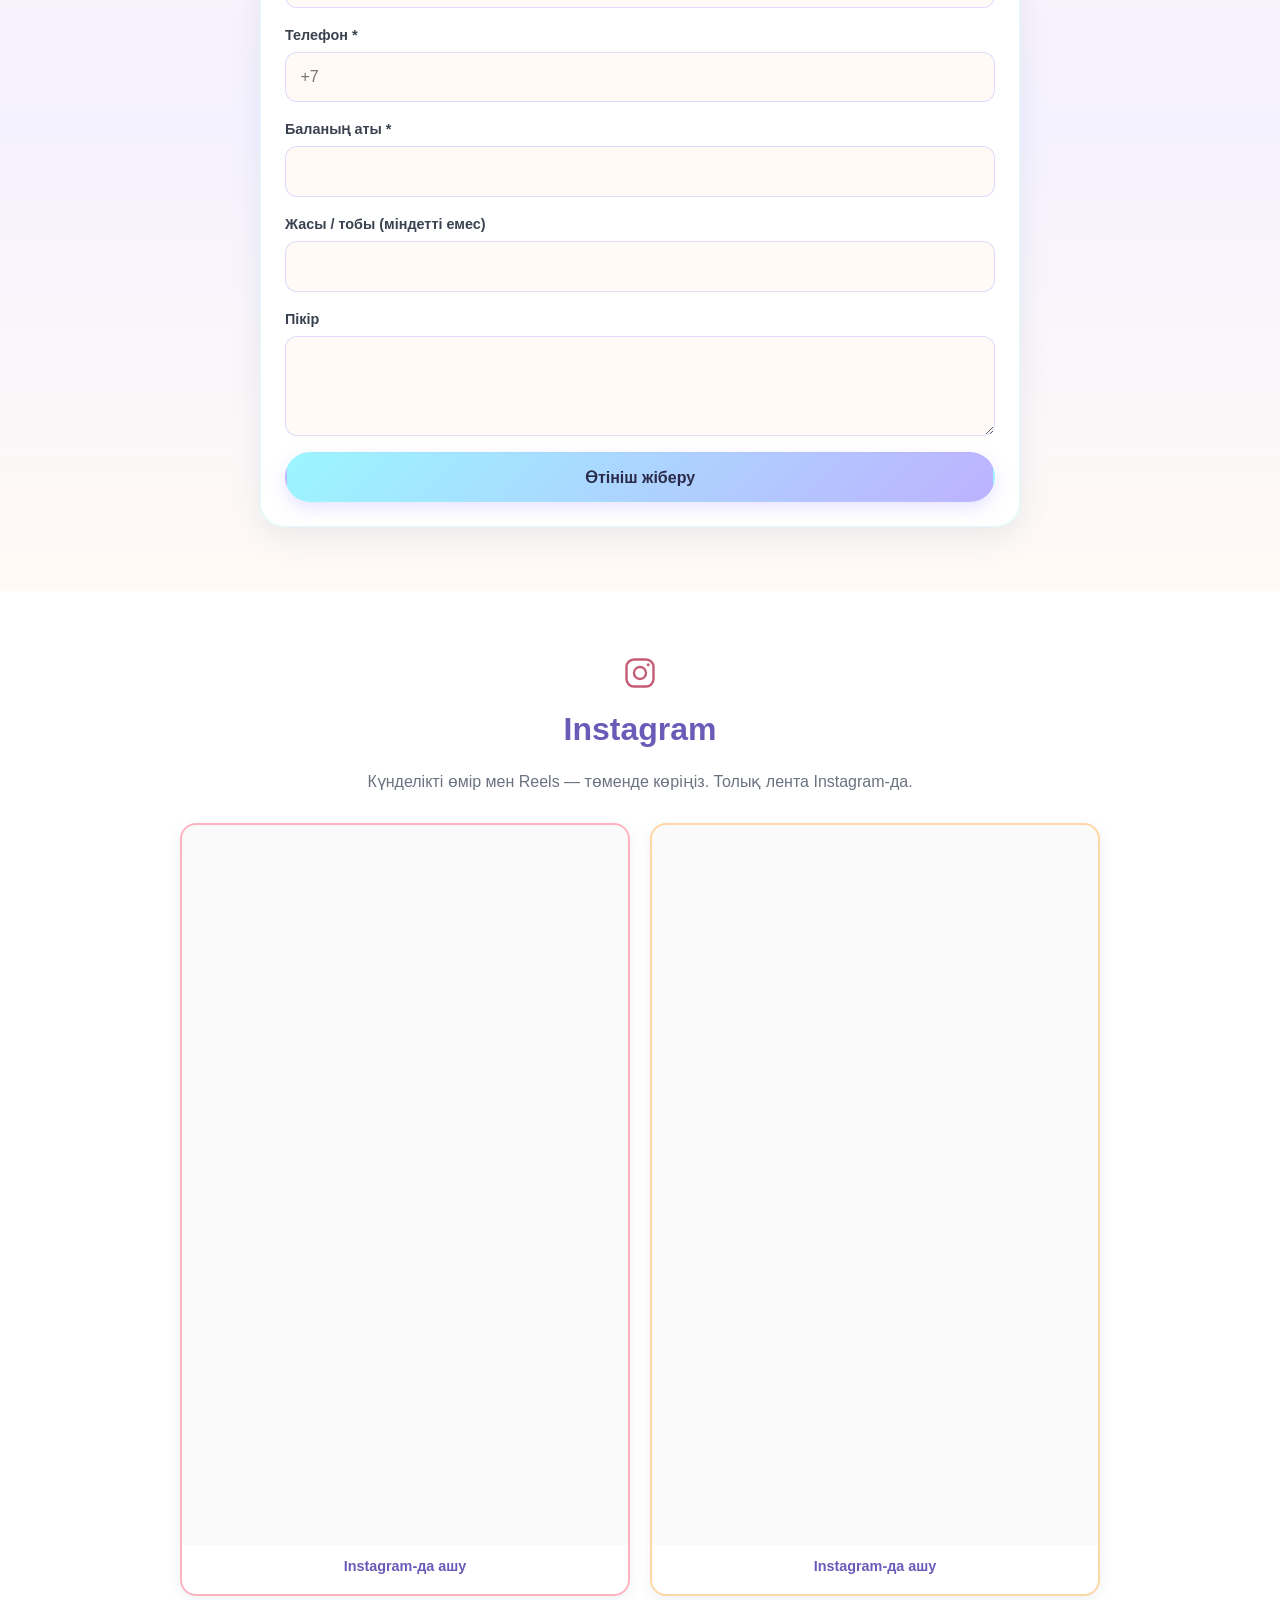
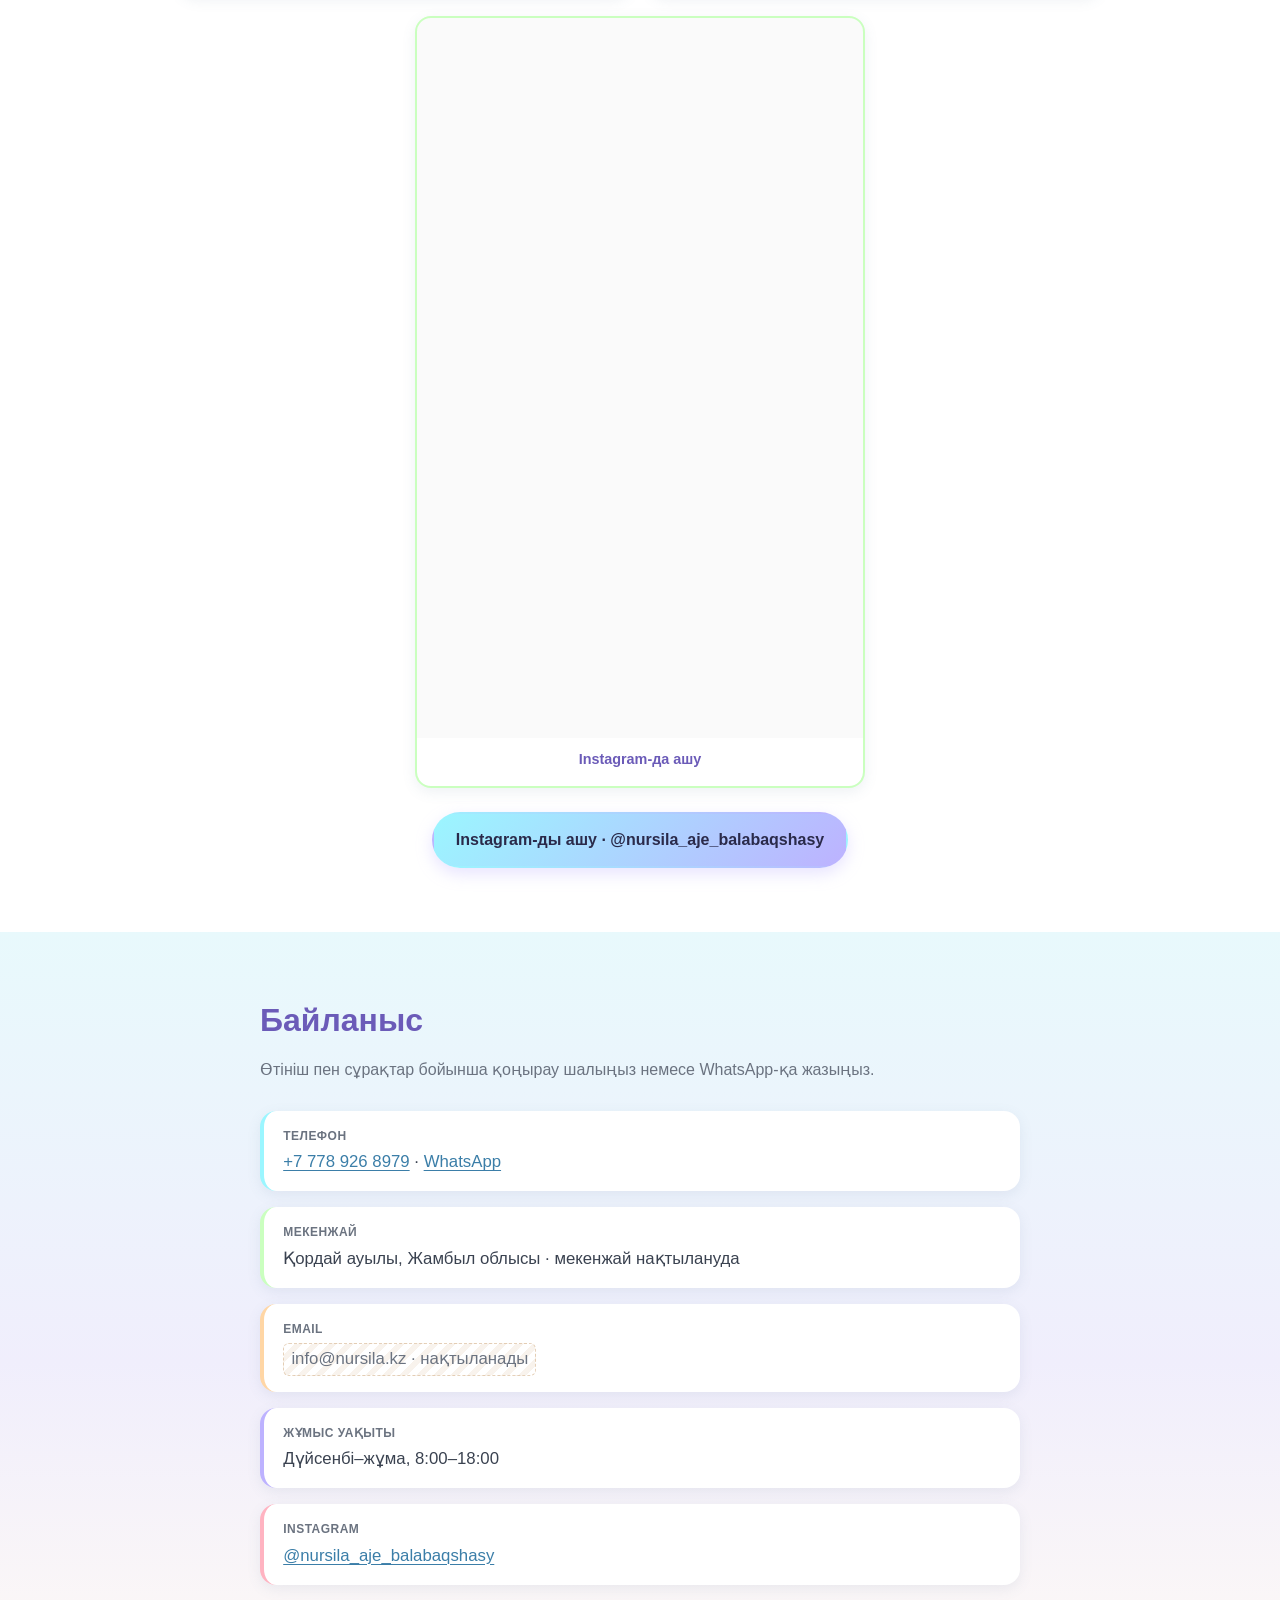
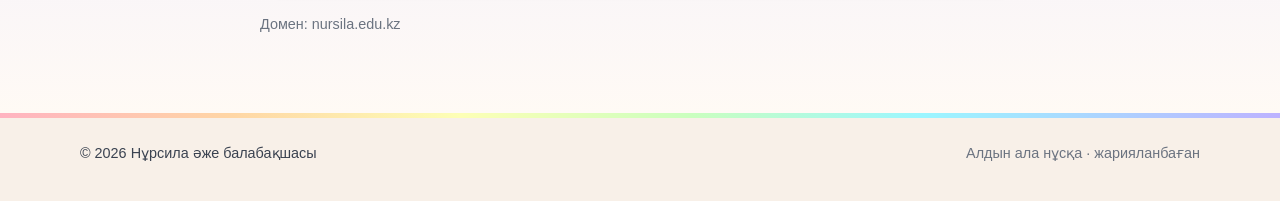
==== commit 43023c25: "Real phone +7 778 926 8979, WhatsApp links, form sends to WhatsApp, schema, v=7" ====
--- a/index.html
+++ b/index.html
@@ -7,8 +7,9 @@
   <title>Нұрсила әже балабақшасы</title>
   <link rel="canonical" href="https://nursila.edu.kz/" />
   <meta property="og:url" content="https://nursila.edu.kz/" />
-  <link rel="stylesheet" href="css/styles.css?v=6" />
+  <link rel="stylesheet" href="css/styles.css?v=7" />
   <link rel="icon" href="data:image/svg+xml,%3Csvg xmlns='http://www.w3.org/2000/svg' viewBox='0 0 64 64'%3E%3Cdefs%3E%3ClinearGradient id='g' x1='0' y1='0' x2='1' y2='1'%3E%3Cstop offset='0' stop-color='%23ffb3c1'/%3E%3Cstop offset='.2' stop-color='%23ffd6a5'/%3E%3Cstop offset='.4' stop-color='%23fdffb6'/%3E%3Cstop offset='.6' stop-color='%23caffbf'/%3E%3Cstop offset='.8' stop-color='%239bf6ff'/%3E%3Cstop offset='1' stop-color='%23bdb2ff'/%3E%3C/linearGradient%3E%3C/defs%3E%3Ccircle cx='32' cy='32' r='30' fill='url(%23g)'/%3E%3Ctext x='32' y='42' text-anchor='middle' font-size='28' font-weight='700' fill='%23ffffff'%3E%D0%9D%3C/text%3E%3C/svg%3E" />
+  <script type="application/ld+json">{"@context":"https://schema.org","@type":"Preschool","name":"Нұрсила","url":"https://nursila.edu.kz/","telephone":"+77789268979","address":{"@type":"PostalAddress","addressLocality":"Қордай","addressRegion":"Жамбыл облысы","addressCountry":"KZ"}}</script>
 </head>
 <body>
   <a class="skip-link" href="#main" data-i18n="skip">Негізгі мазмұнға өту</a>
@@ -251,10 +252,10 @@
       <div class="container narrow">
         <div class="section-head">
           <h2 data-i18n="applyTitle">Балаға өтініш</h2>
-          <p data-i18n="applyLead">Жақында осы форма арқылы балаңызды жазуға болады. Қазір — алдын ала нұсқа.</p>
+          <p data-i18n="applyLead">Форманы толтырыңыз — өтініш WhatsApp-қа жіберіледі.</p>
         </div>
         <div class="apply-card">
-          <p class="coming-soon-badge" data-i18n="applySoon">⏳ Өтініш жіберу қызметі жақында іске қосылады</p>
+          <p class="coming-soon-badge" data-i18n="applySoon">Өтініш WhatsApp арқылы жіберіледі: +7 778 926 8979</p>
           <form id="applyForm" class="apply-form" novalidate>
             <div class="form-row">
               <label for="parentName"><span data-i18n="labelParent">Ата-ананың аты-жөні</span> *</label>
@@ -348,11 +349,11 @@
     <section class="section section-contacts" id="contacts">
       <div class="container narrow">
         <h2 data-i18n="contactsTitle">Байланыс</h2>
-        <p class="note" data-i18n="contactsNote">Мекенжай мен байланыс телефондары жақында қосылады.</p>
+        <p class="note" data-i18n="contactsNote">Өтініш пен сұрақтар бойынша қоңырау шалыңыз немесе WhatsApp-қа жазыңыз.</p>
         <dl class="contacts-list">
           <div>
             <dt data-i18n="labelPhone">Телефон</dt>
-            <dd><span class="placeholder" data-i18n="phPhone">+7 (___) ___-__-__ · нақтыланады</span></dd>
+            <dd><a href="tel:+77789268979">+7 778 926 8979</a> · <a href="https://wa.me/77789268979?text=%D0%A1%D3%99%D0%BB%D0%B5%D0%BC%D0%B5%D1%82%D1%81%D1%96%D0%B7%20%D0%B1%D0%B5%21%20%D0%91%D0%B0%D0%BB%D0%B0%D0%B1%D0%B0%D2%9B%D1%88%D0%B0%20%D0%B1%D0%BE%D0%B9%D1%8B%D0%BD%D1%88%D0%B0" target="_blank" rel="noopener">WhatsApp</a></dd>
           </div>
           <div>
             <dt data-i18n="labelAddress">Мекенжай</dt>
@@ -406,9 +407,9 @@
     </button>
   </div>
 
-  <script src="js/i18n.js?v=6"></script>
-  <script src="js/main.js?v=6"></script>
-  <script src="js/music.js?v=6"></script>
+  <script src="js/i18n.js?v=7"></script>
+  <script src="js/main.js?v=7"></script>
+  <script src="js/music.js?v=7"></script>
   <script async src="https://www.instagram.com/embed.js"></script>
 </body>
 </html>
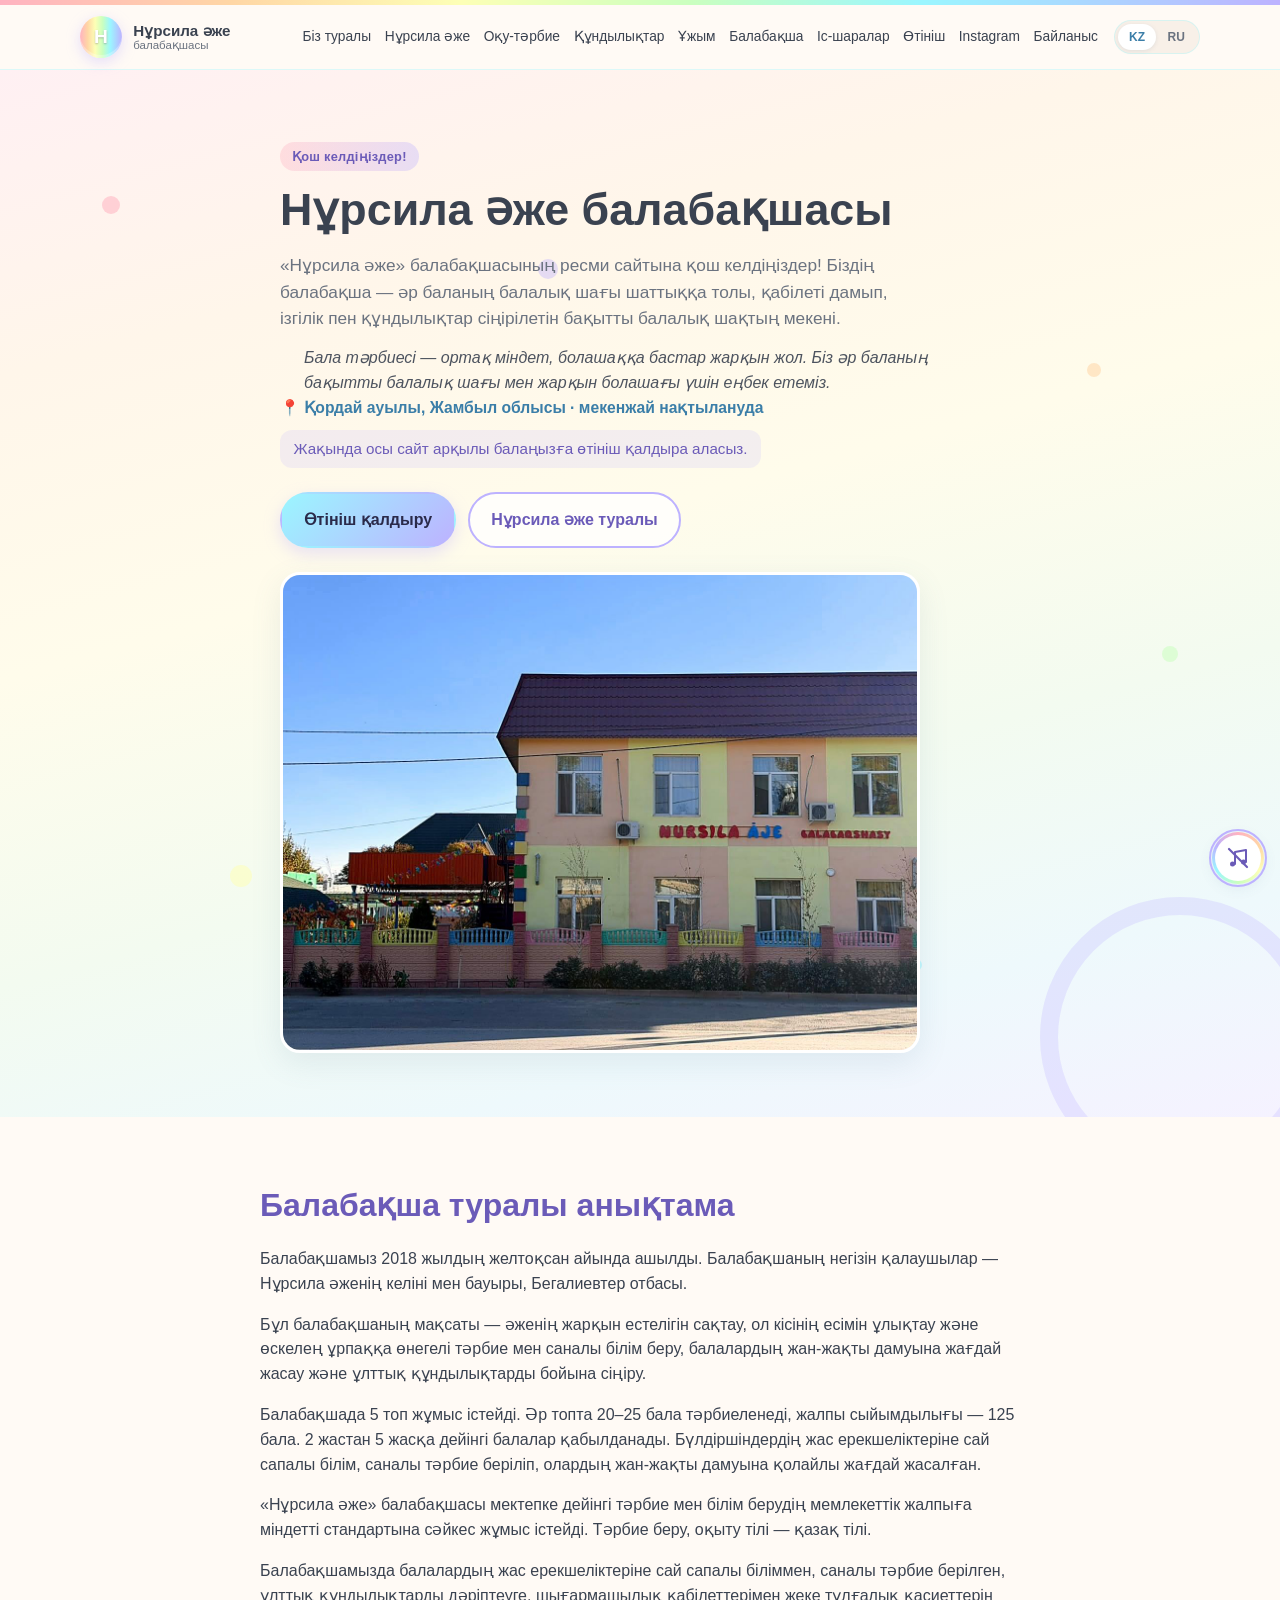
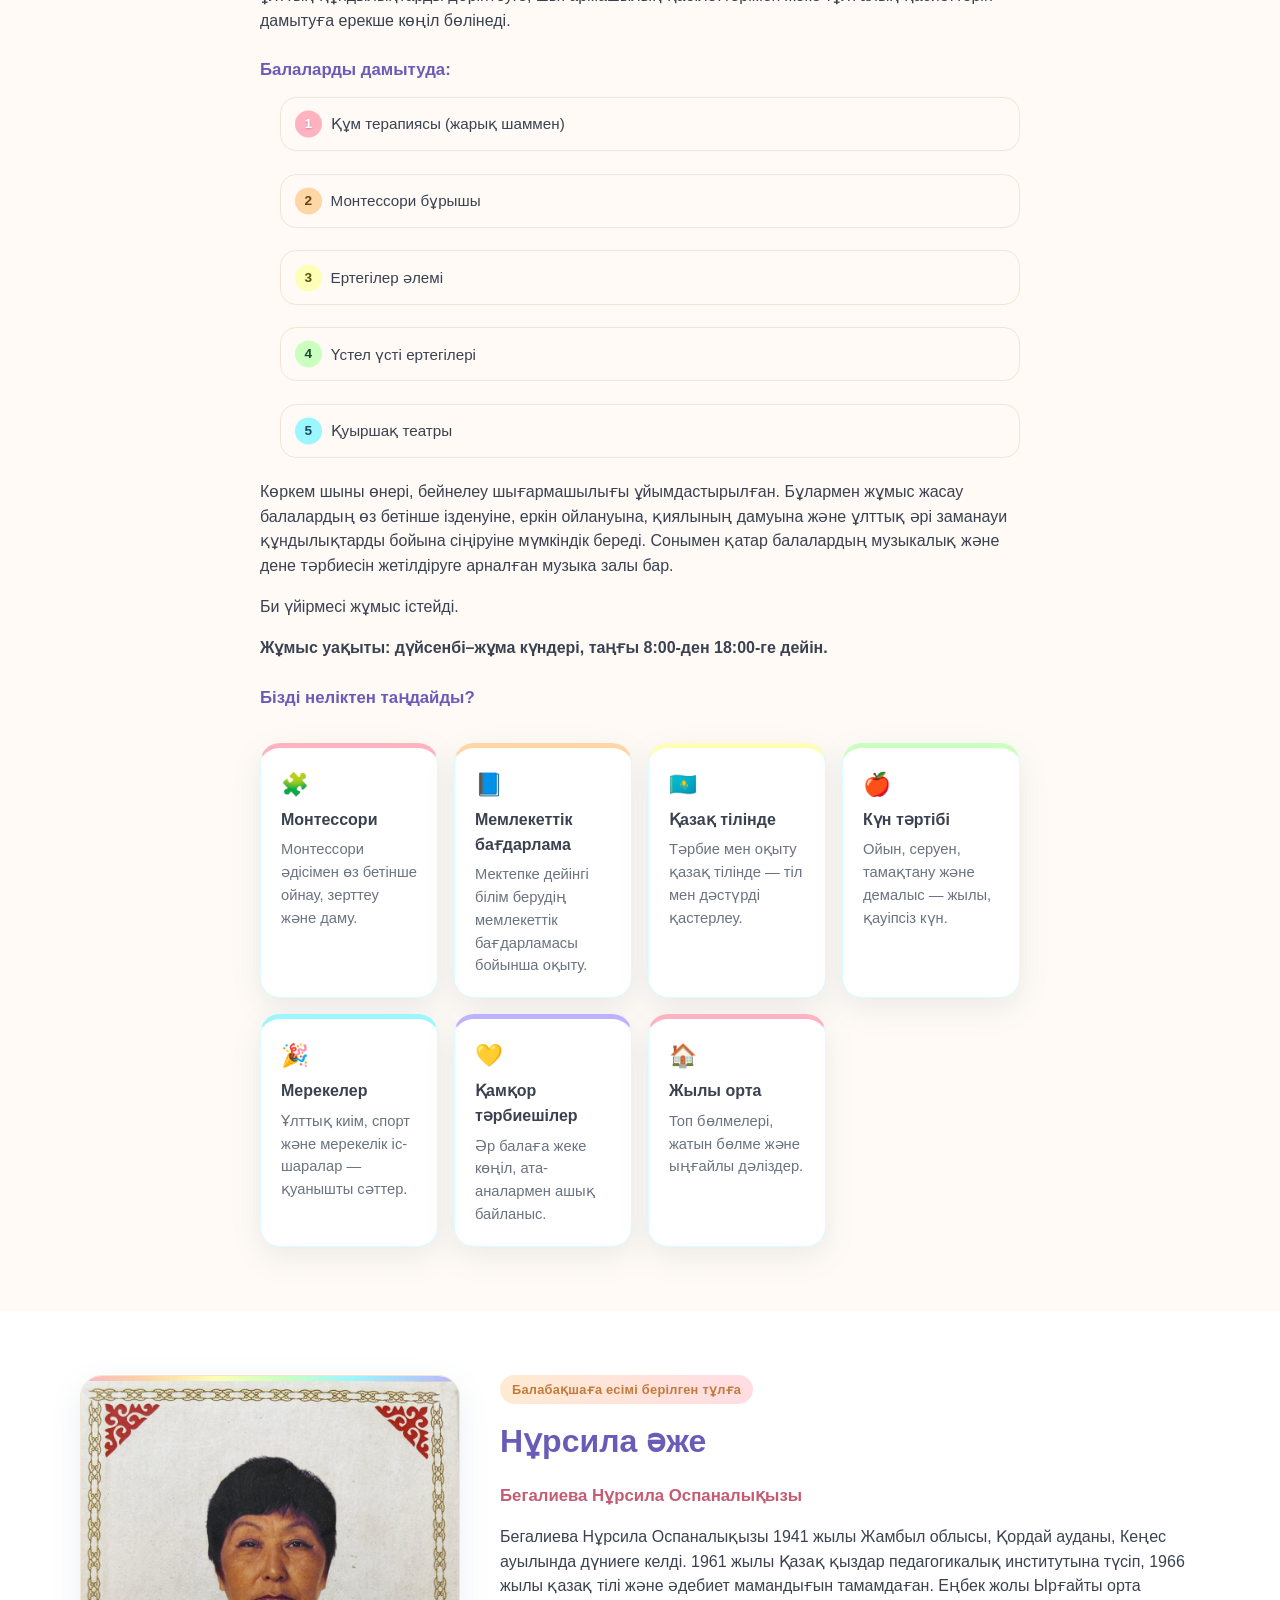
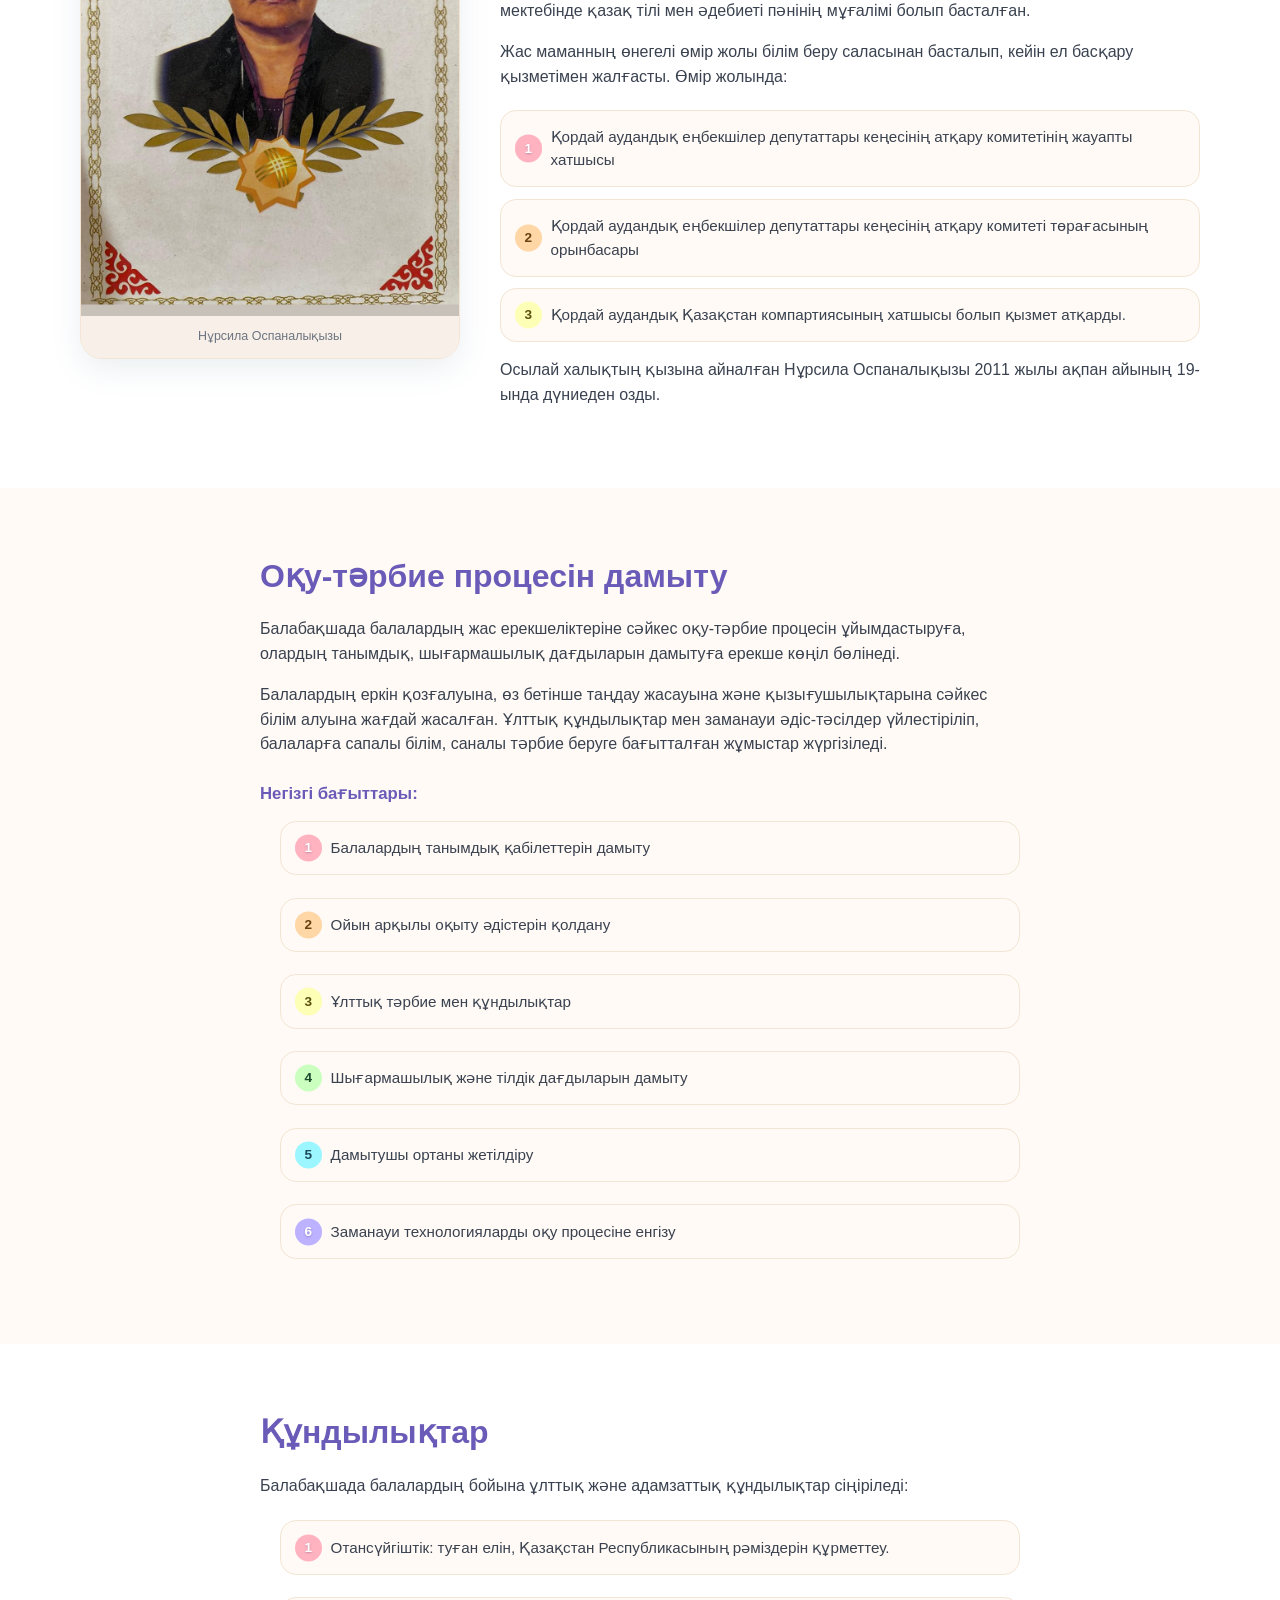
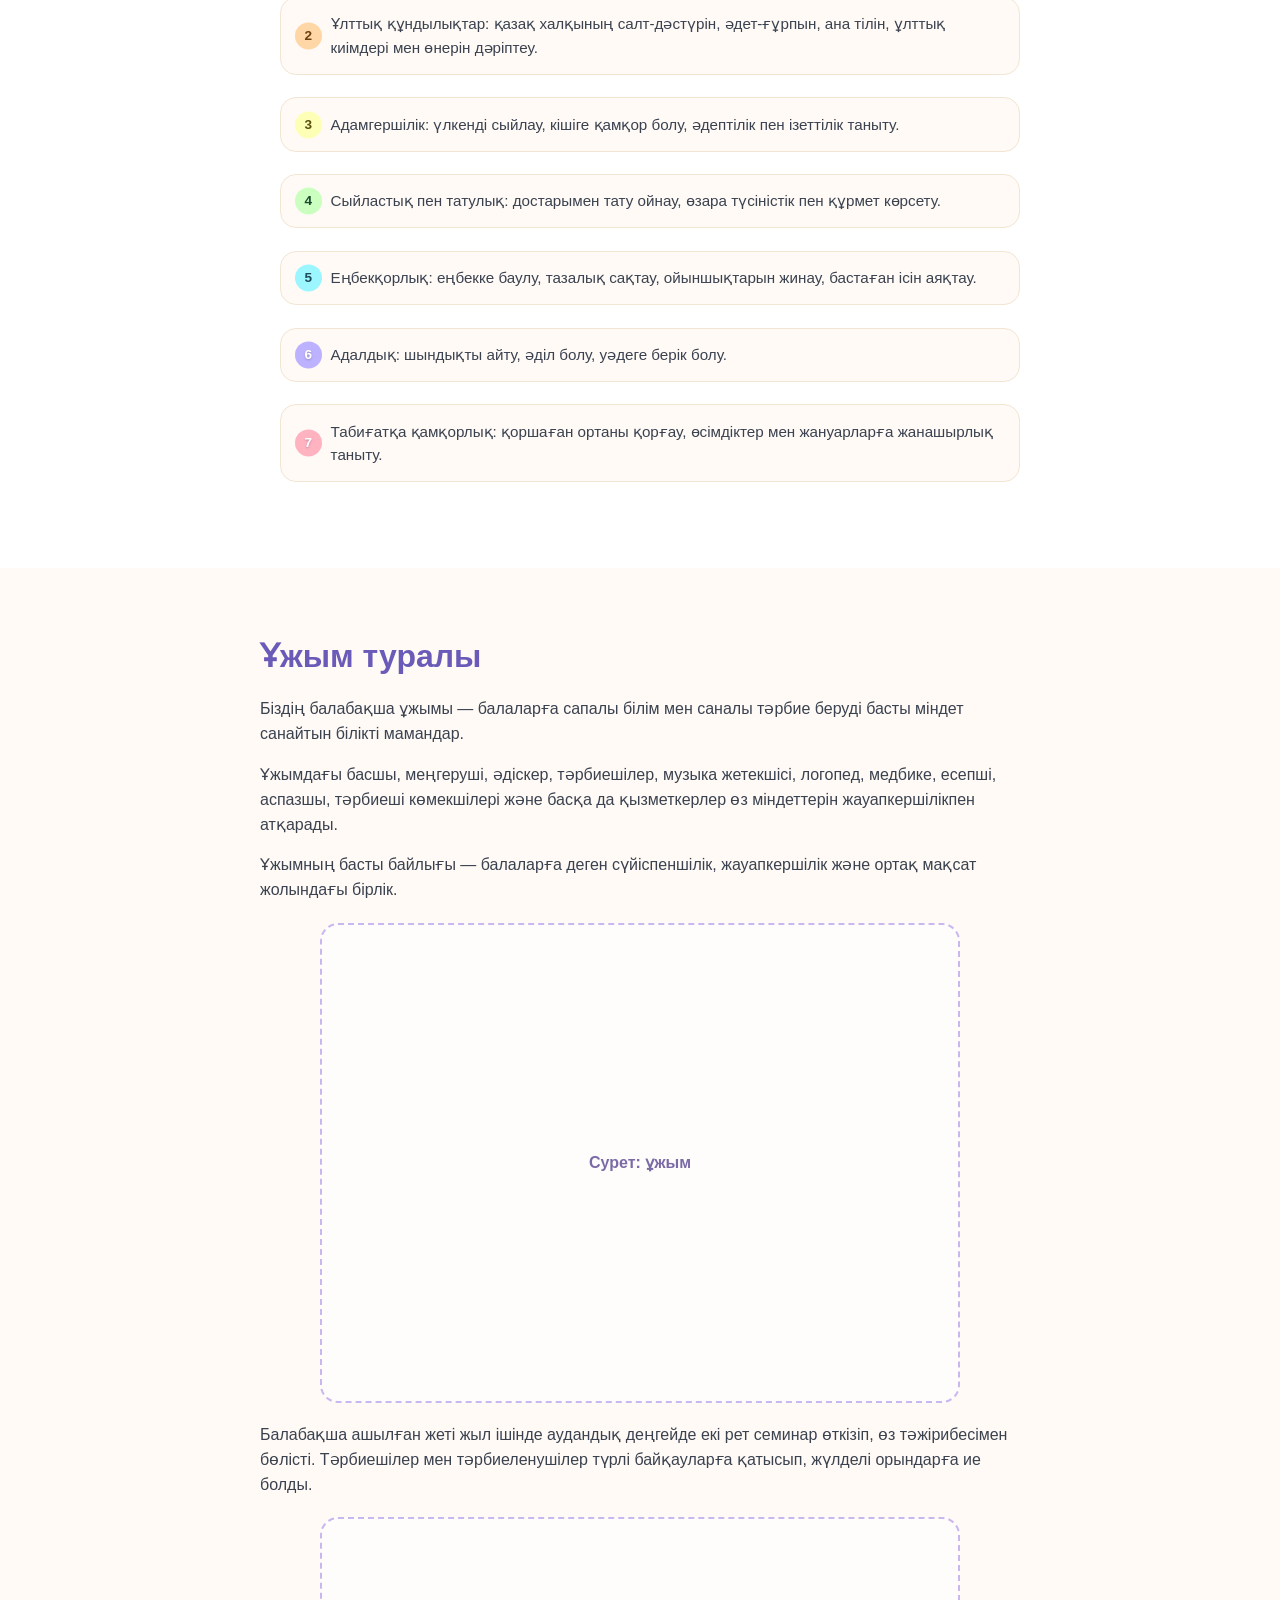
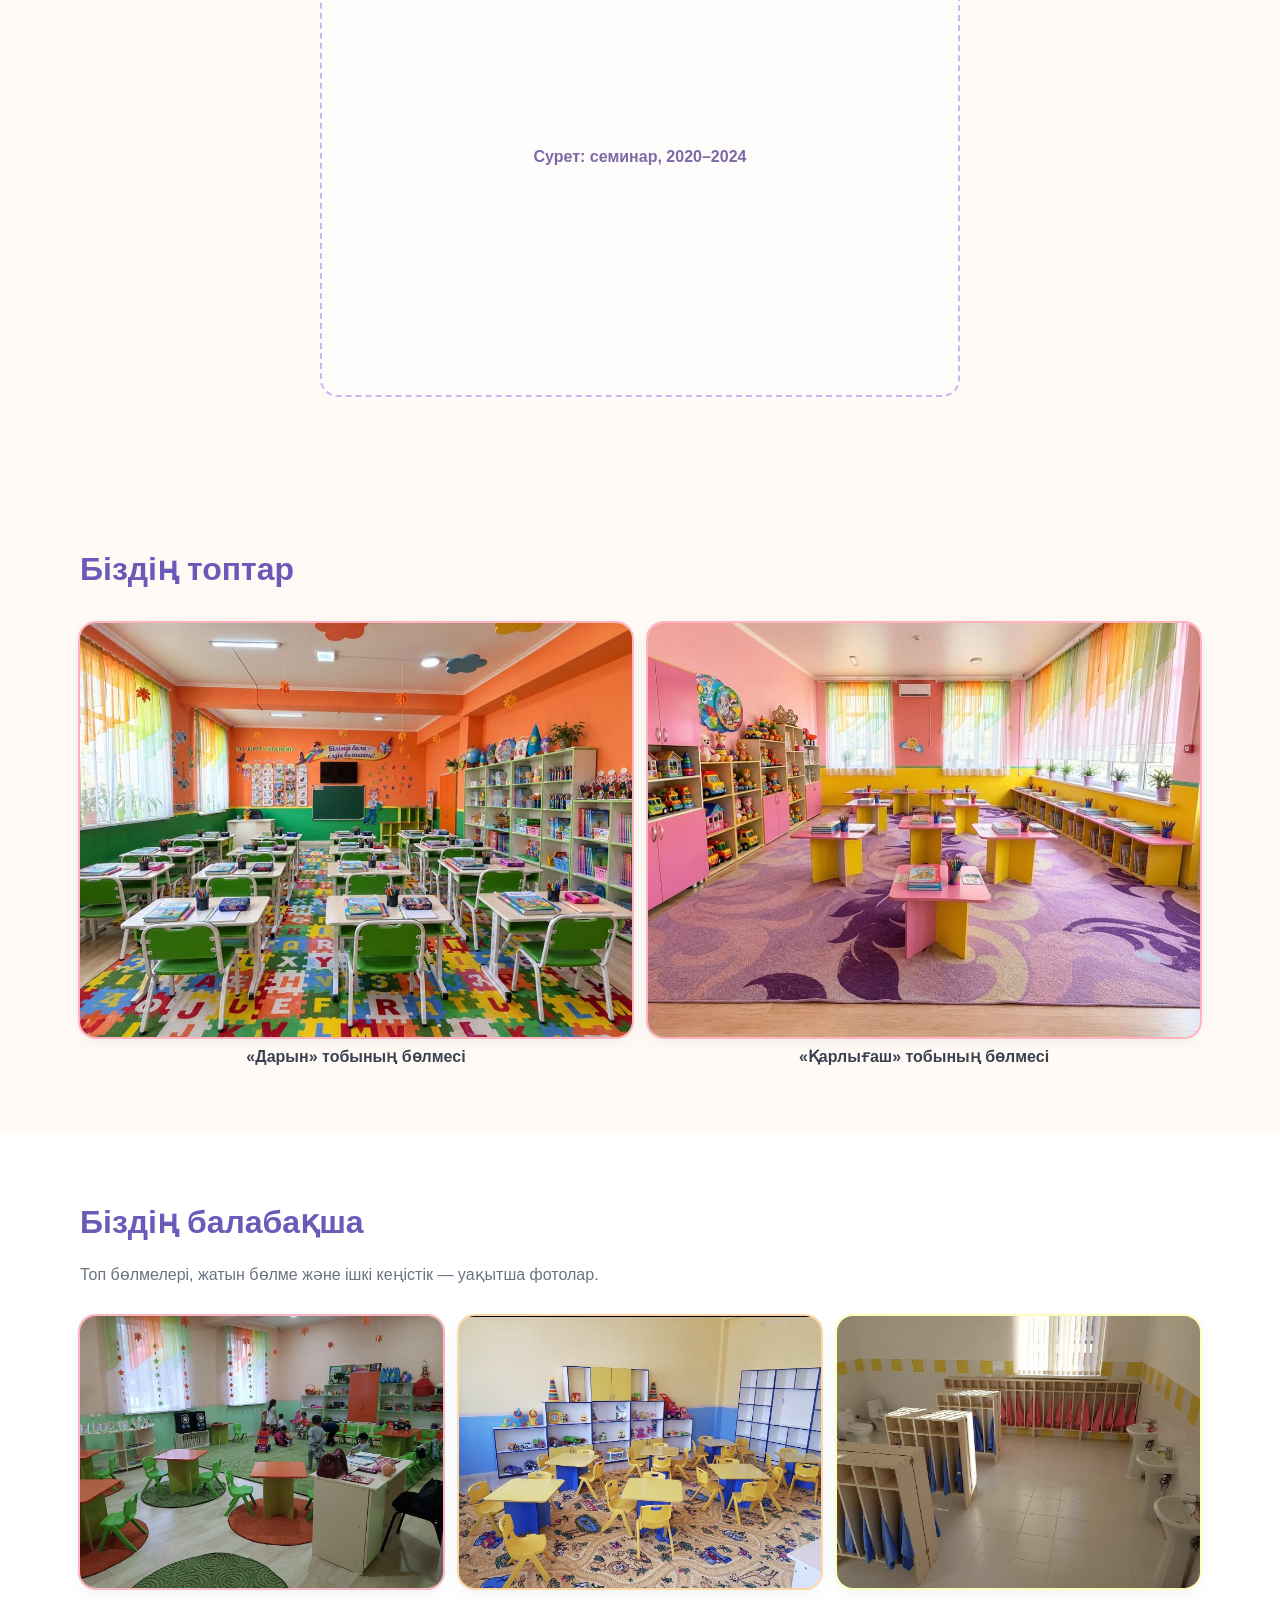
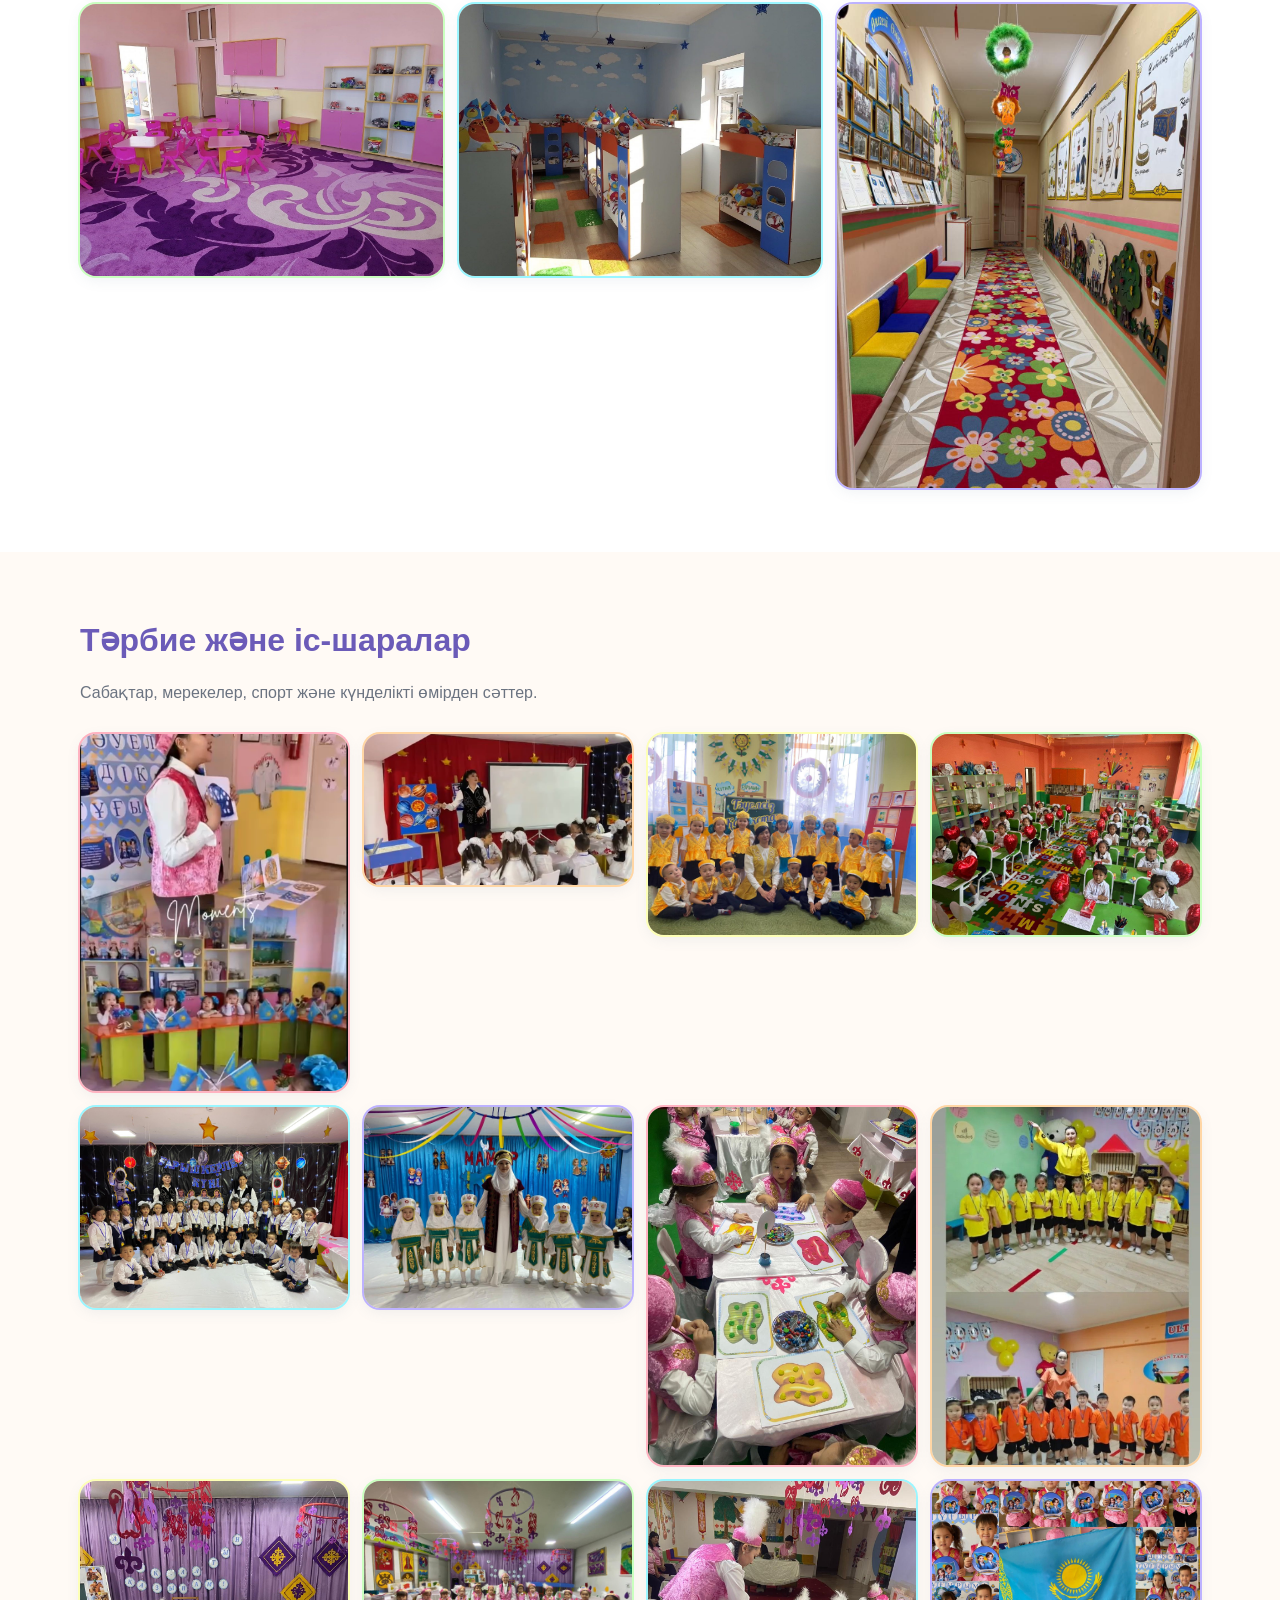
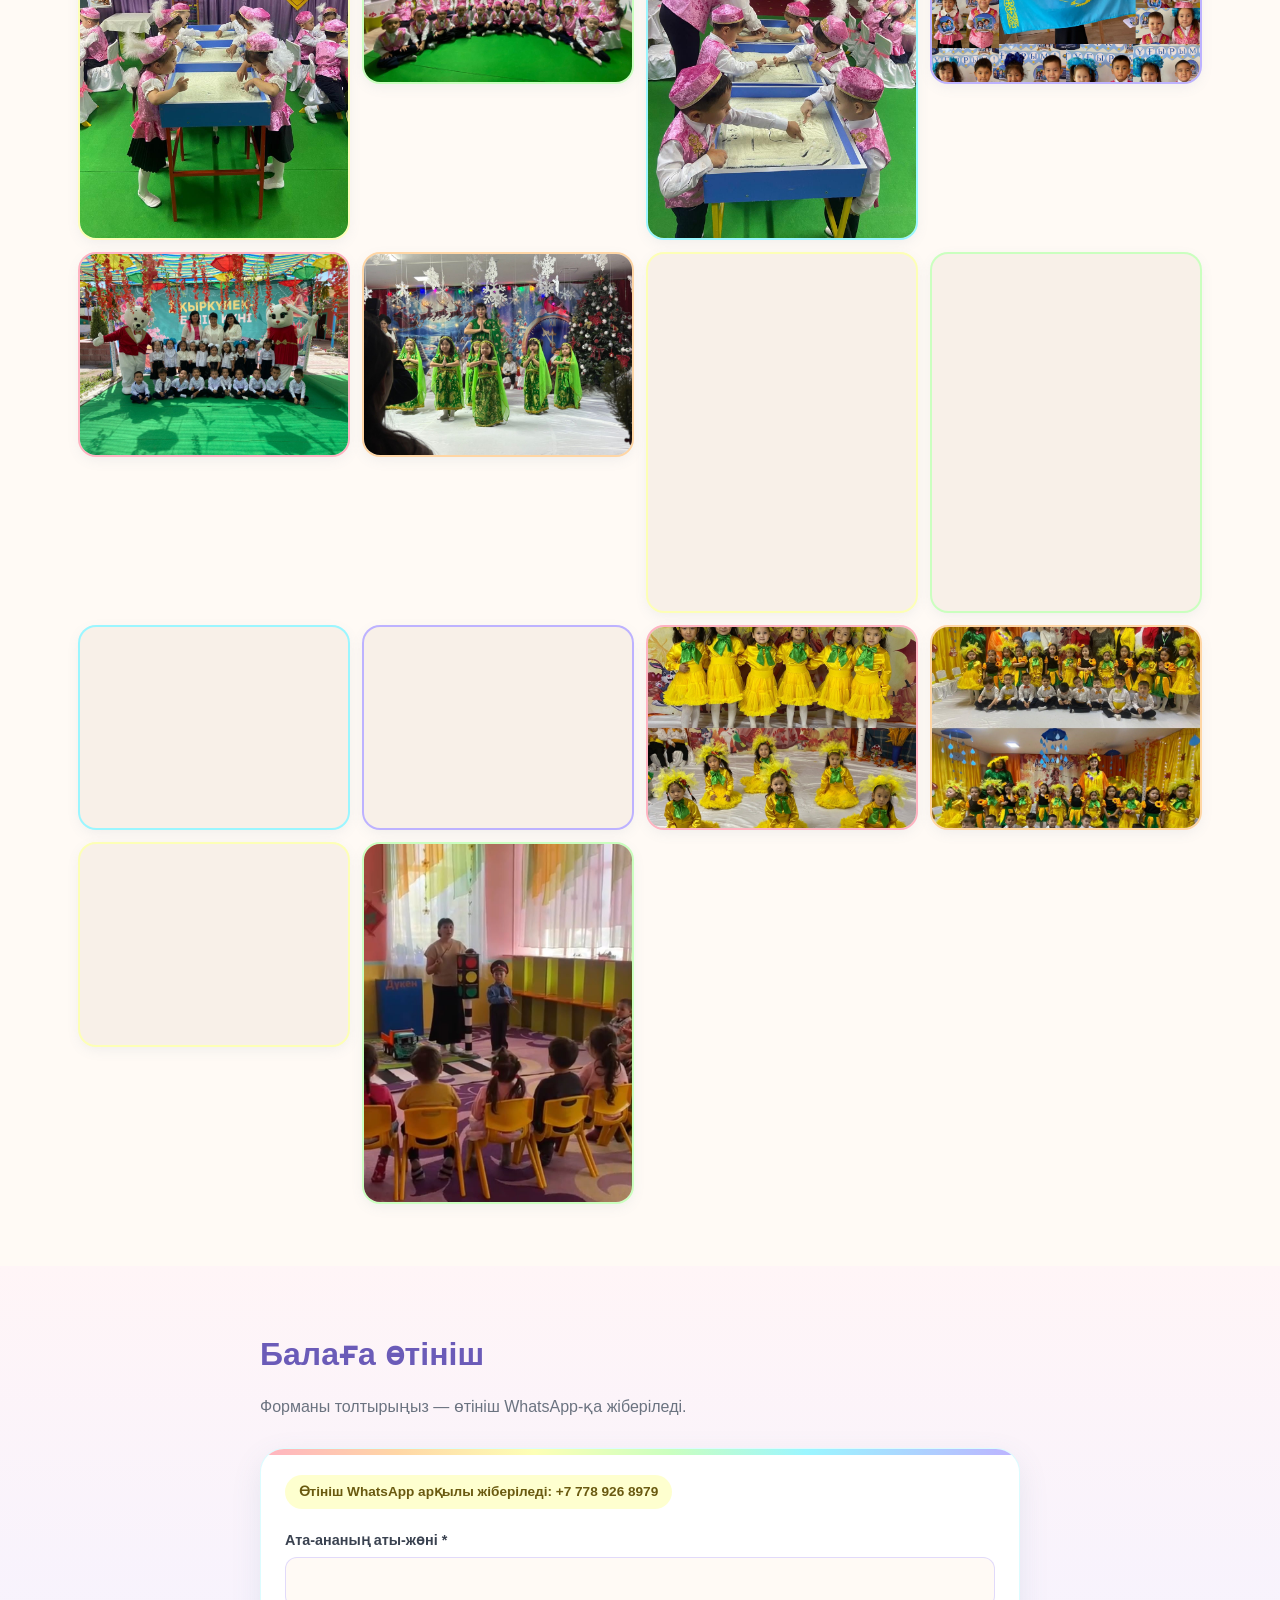
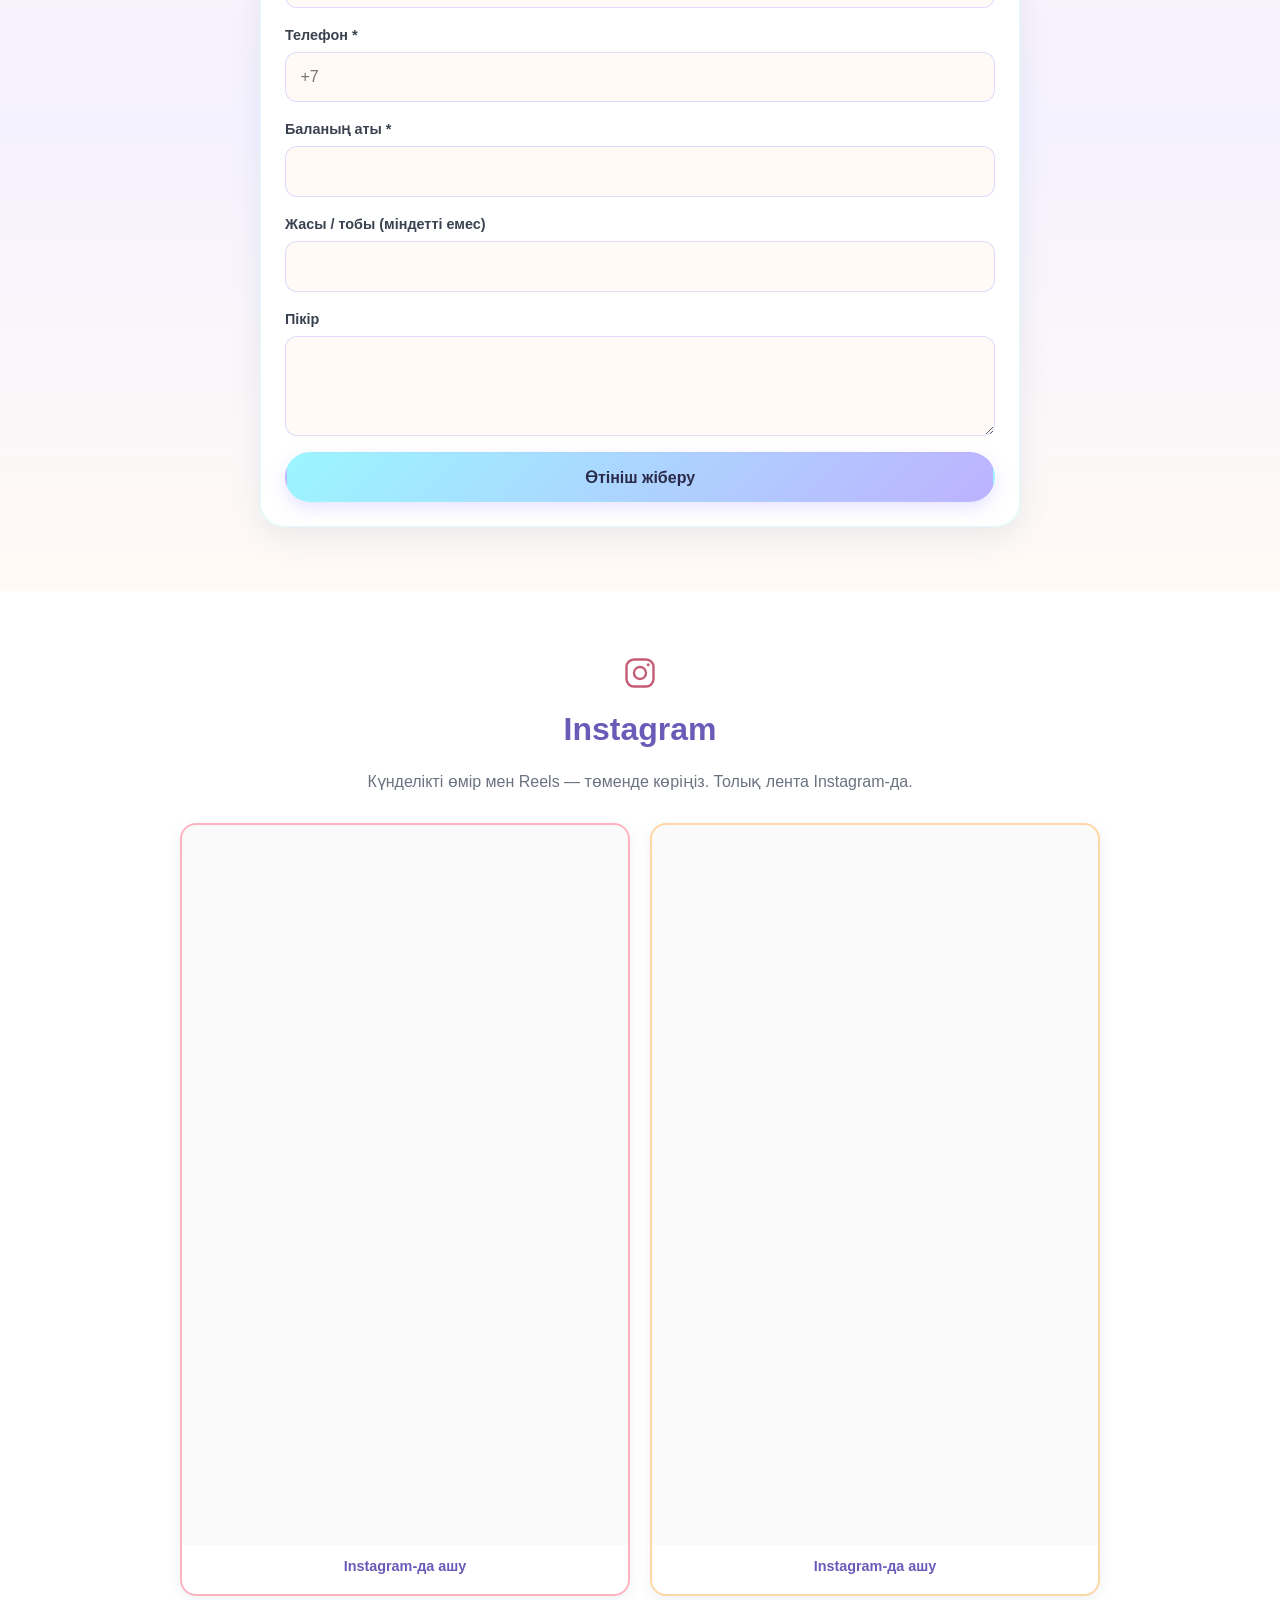
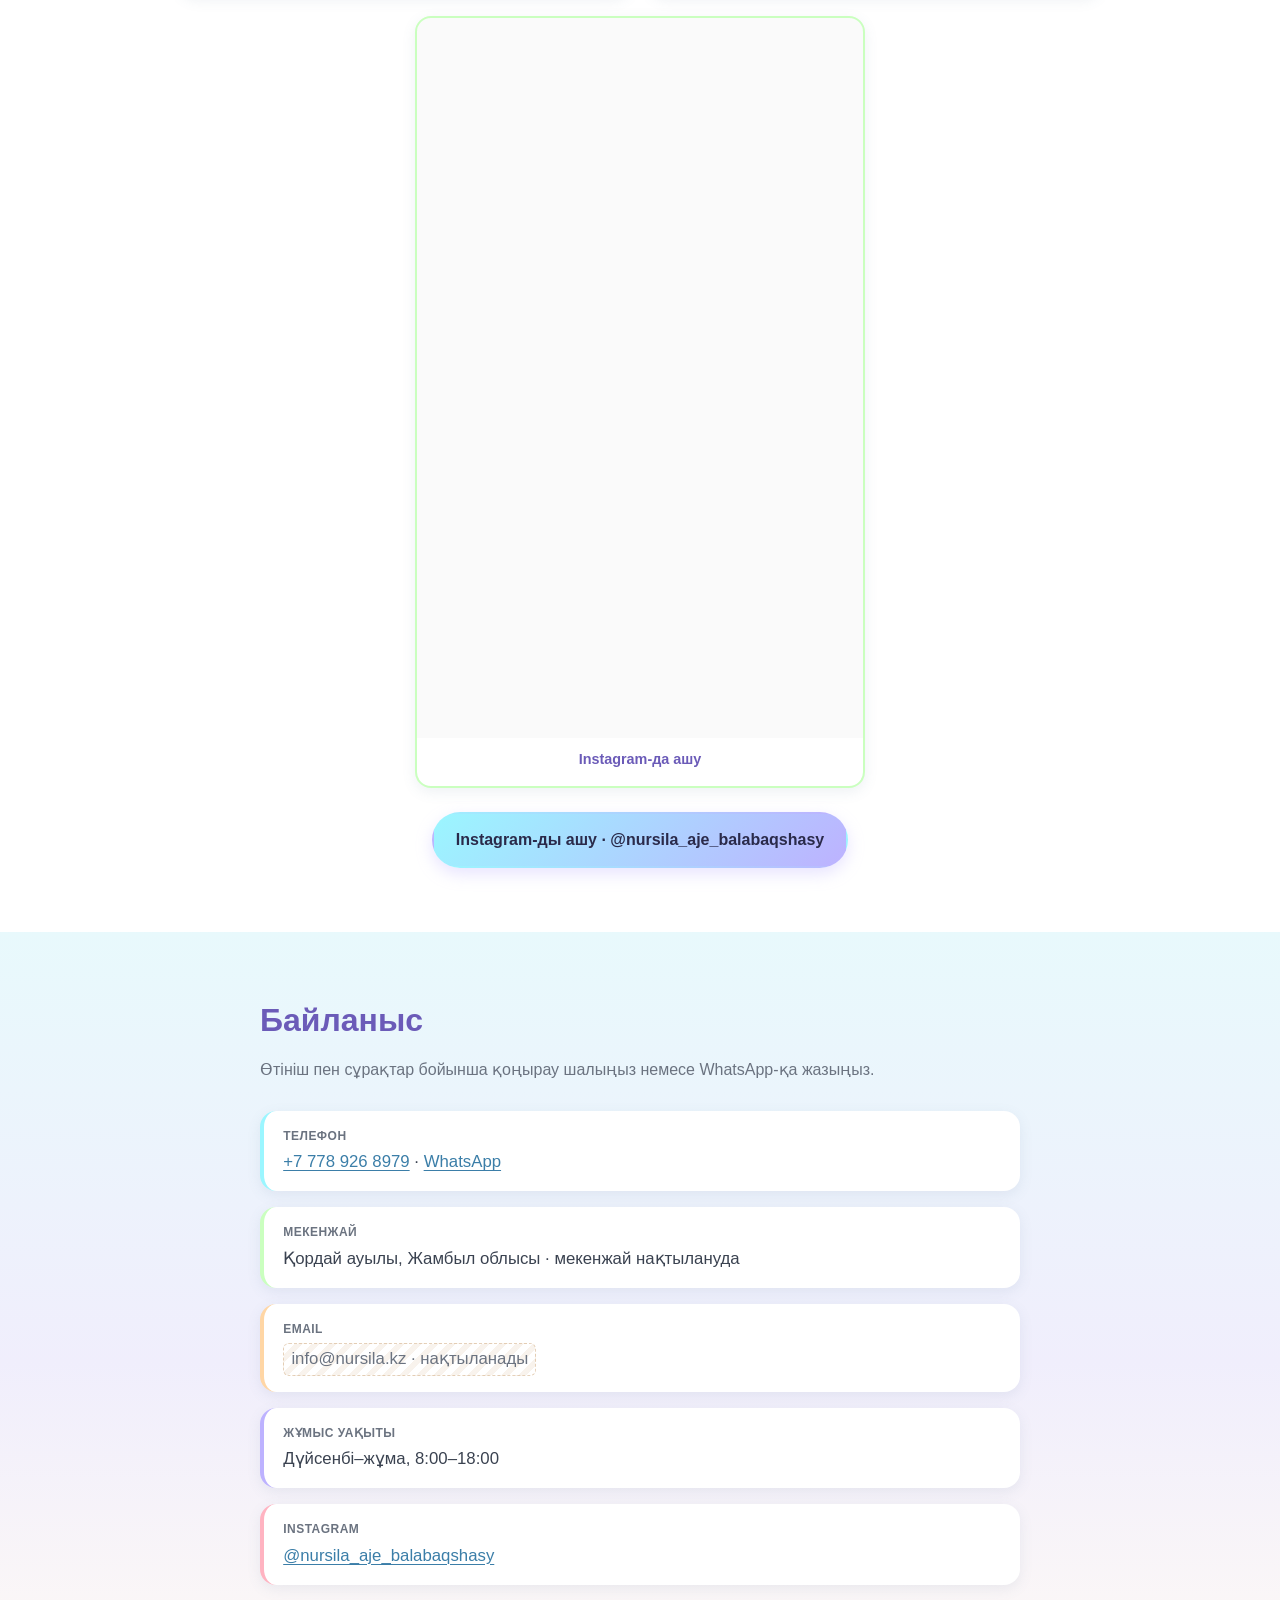
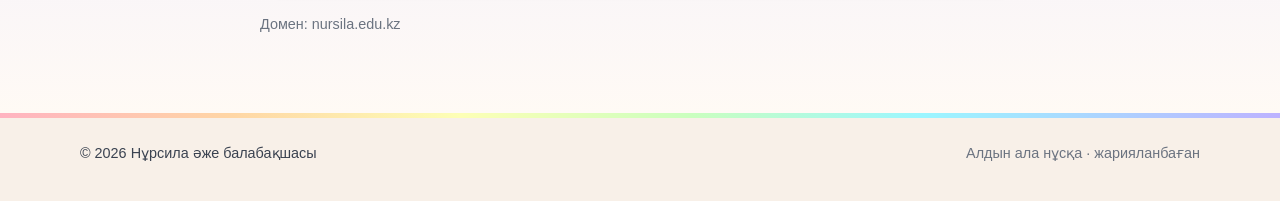
==== commit 430a9253: "Replace corridor photo with new version (with pictures)" ====
--- a/index.html
+++ b/index.html
@@ -224,8 +224,8 @@
           <button type="button" class="gallery-item" data-full="assets/interior/05-bedroom.jpg">
             <img src="assets/interior/05-bedroom.jpg" alt="" loading="lazy" width="640" height="468" data-i18n-alt="int5" />
           </button>
-          <button type="button" class="gallery-item tall" data-full="assets/interior/06-hallway.jpg">
-            <img src="assets/interior/06-hallway.jpg" alt="" loading="lazy" width="480" height="640" data-i18n-alt="int6" />
+          <button type="button" class="gallery-item tall" data-full="assets/interior/06-hallway-art.jpg?v=1">
+            <img src="assets/interior/06-hallway-art.jpg?v=1" alt="" loading="lazy" width="960" height="1280" data-i18n-alt="int6" />
           </button>
         </div>
       </div>
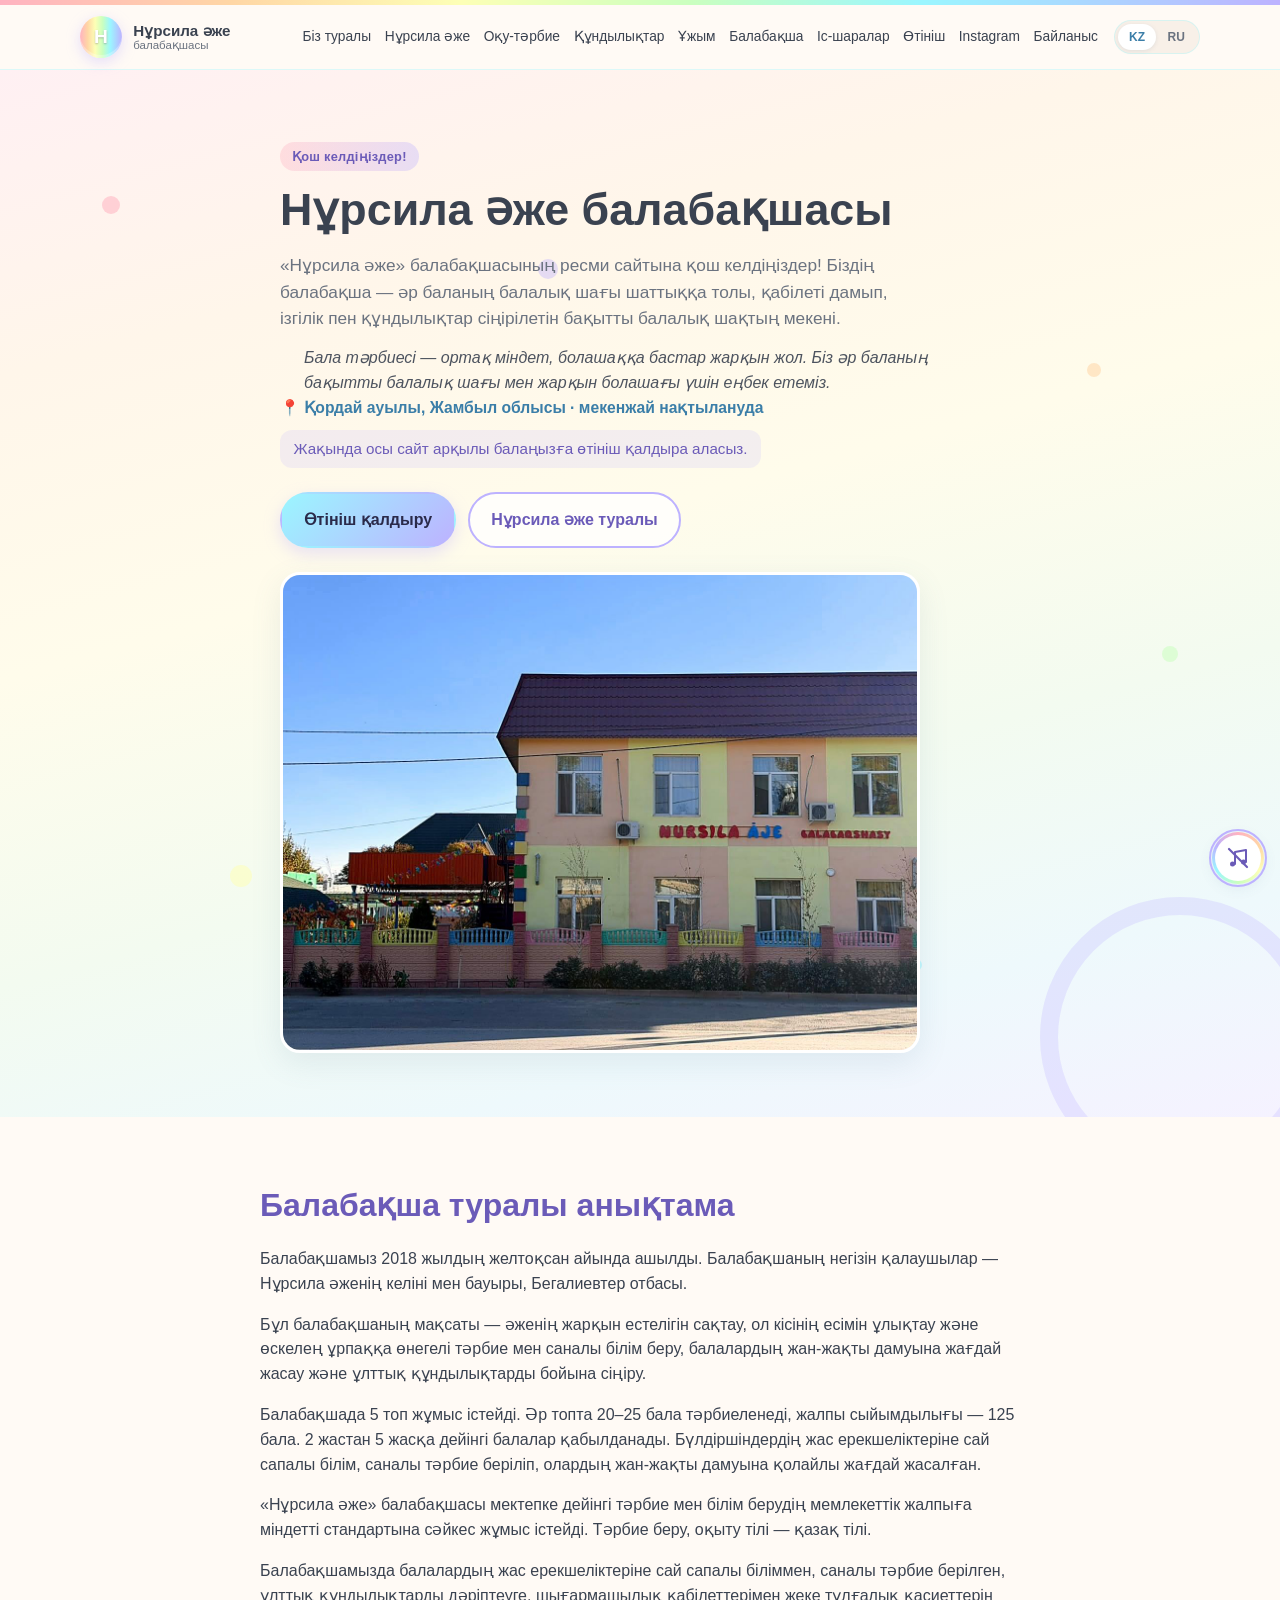
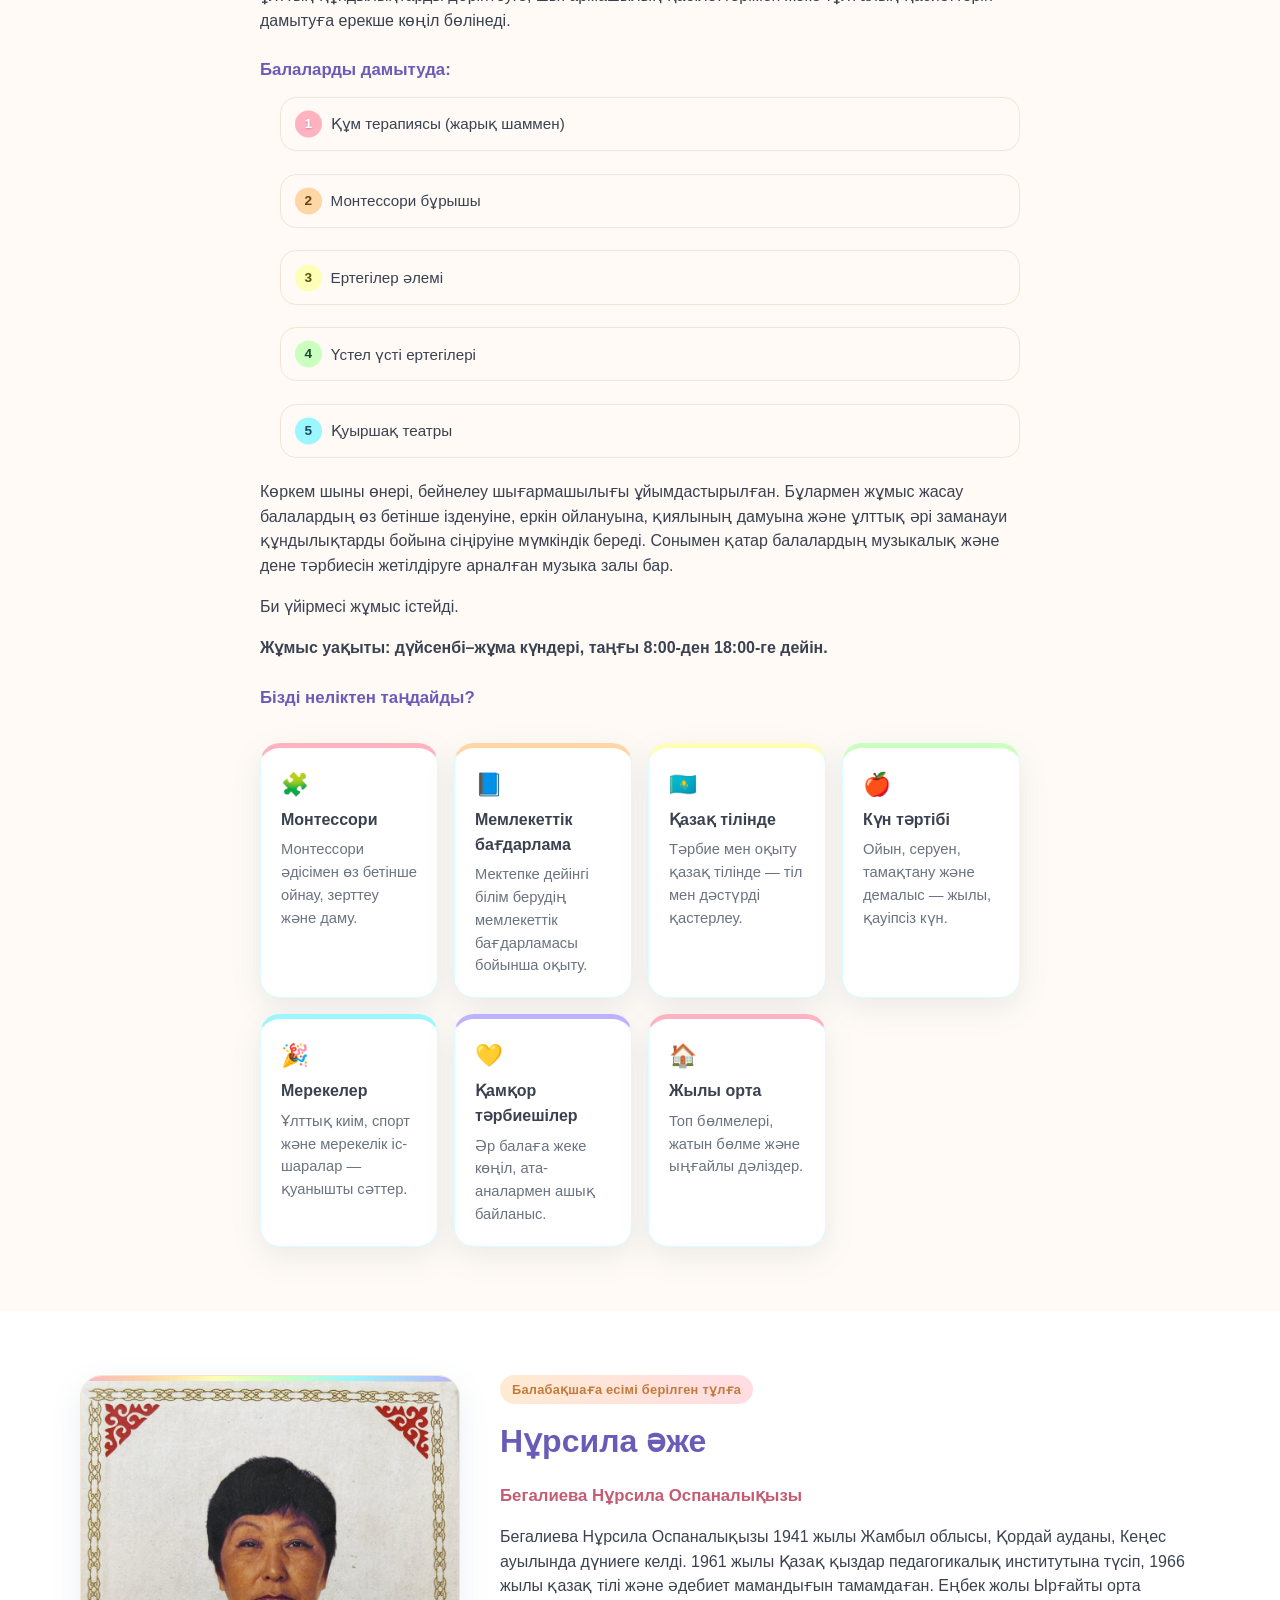
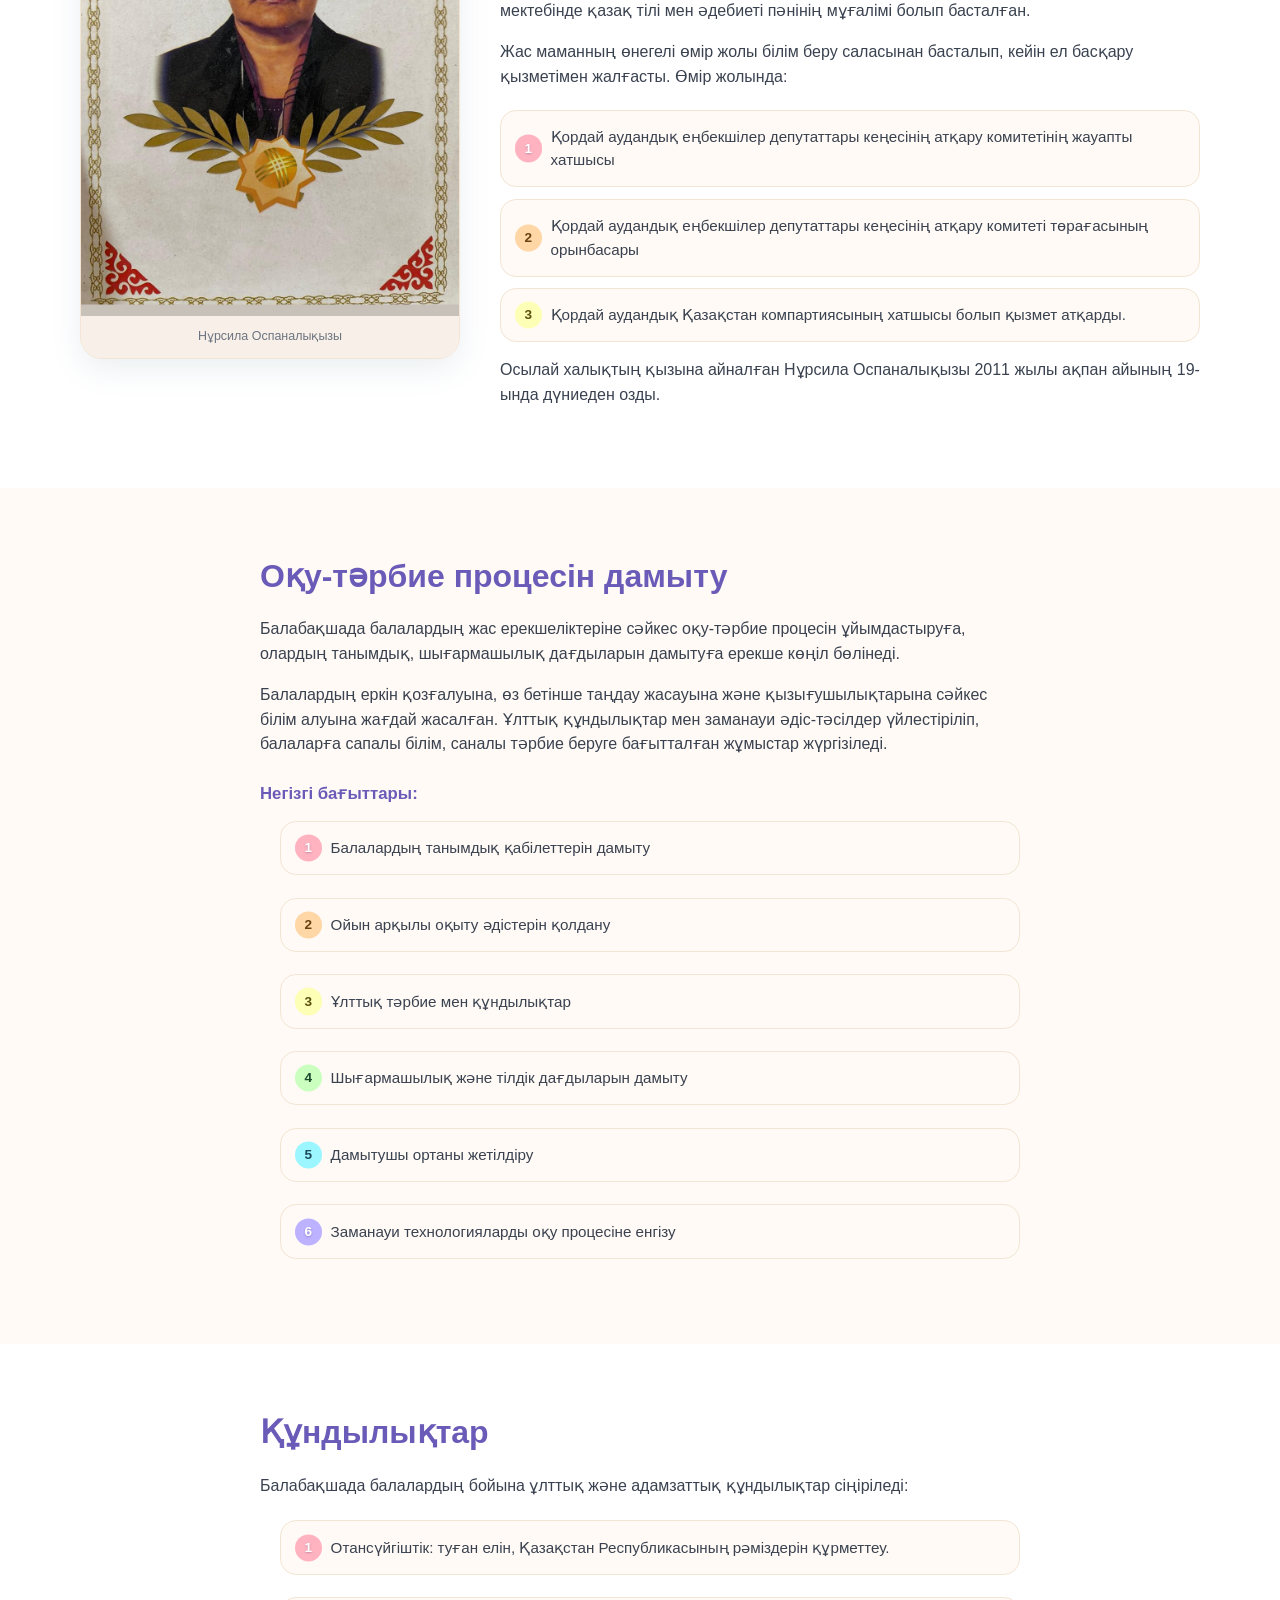
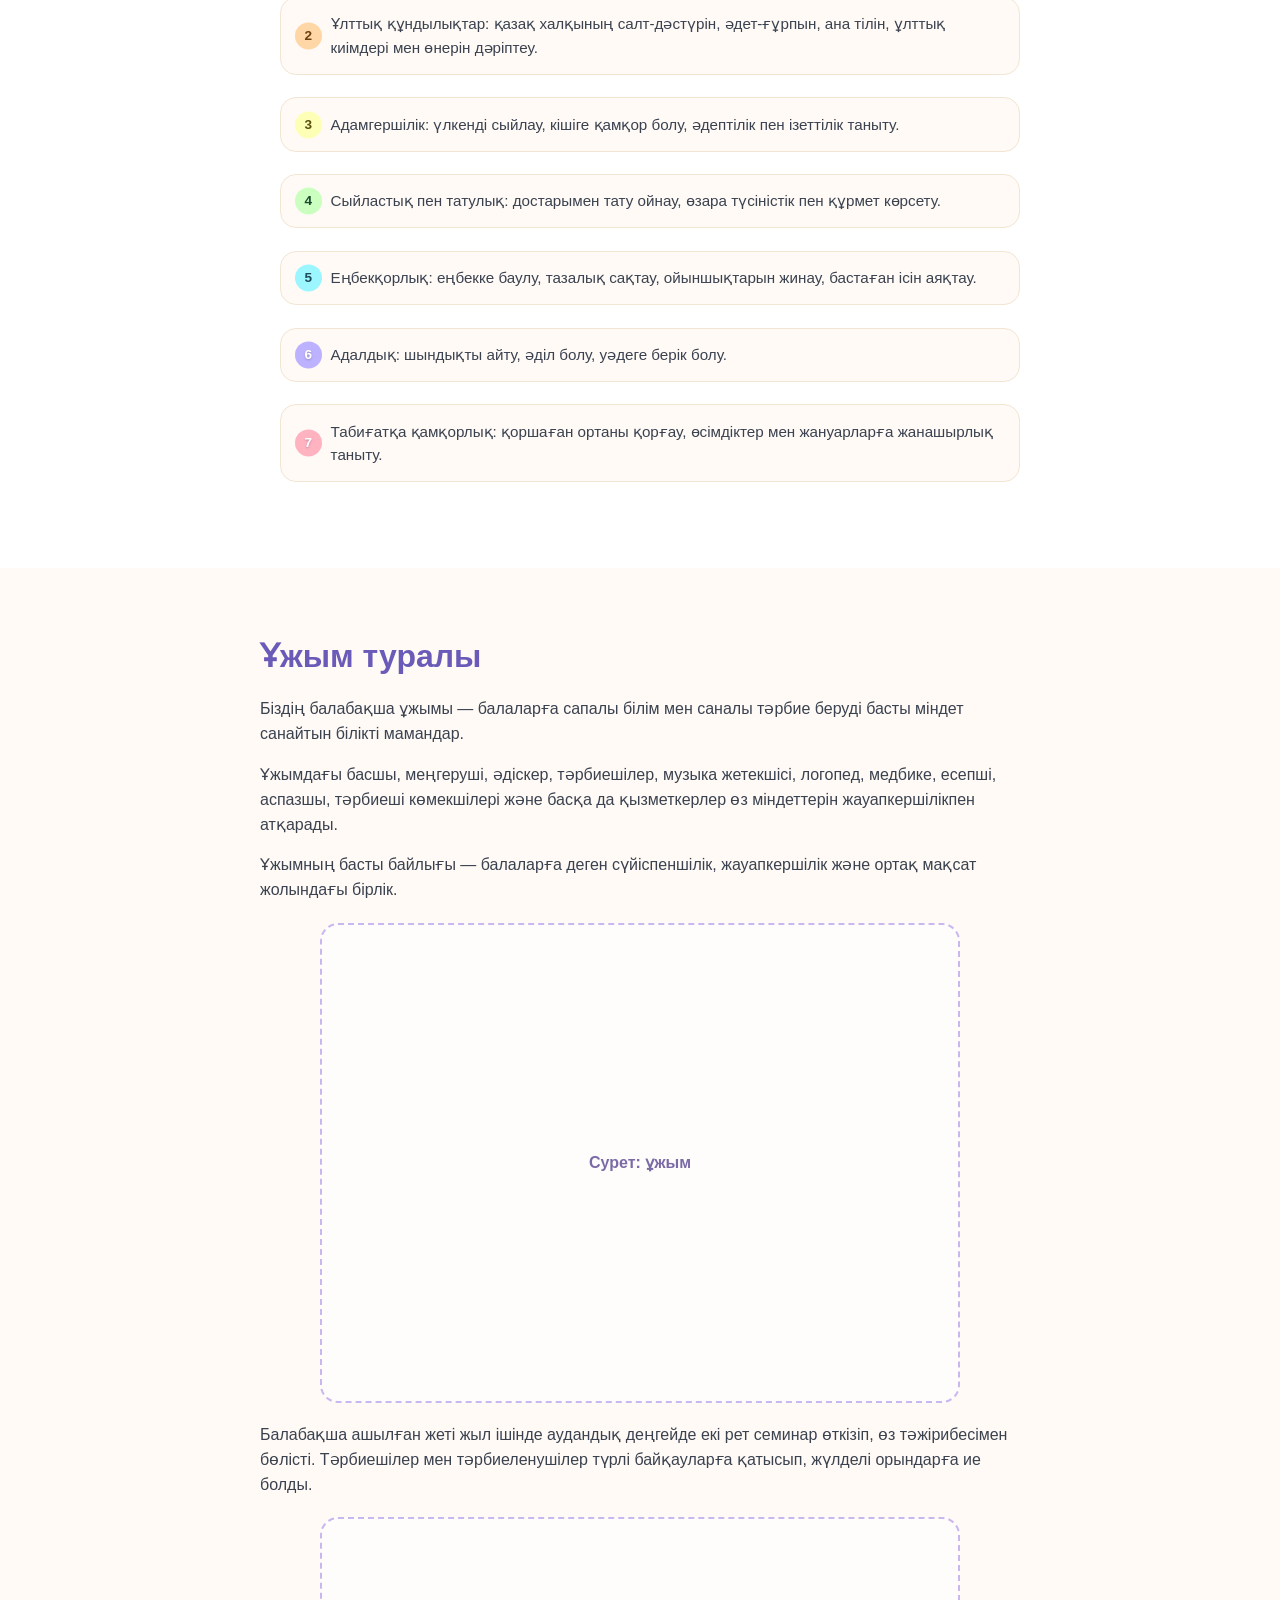
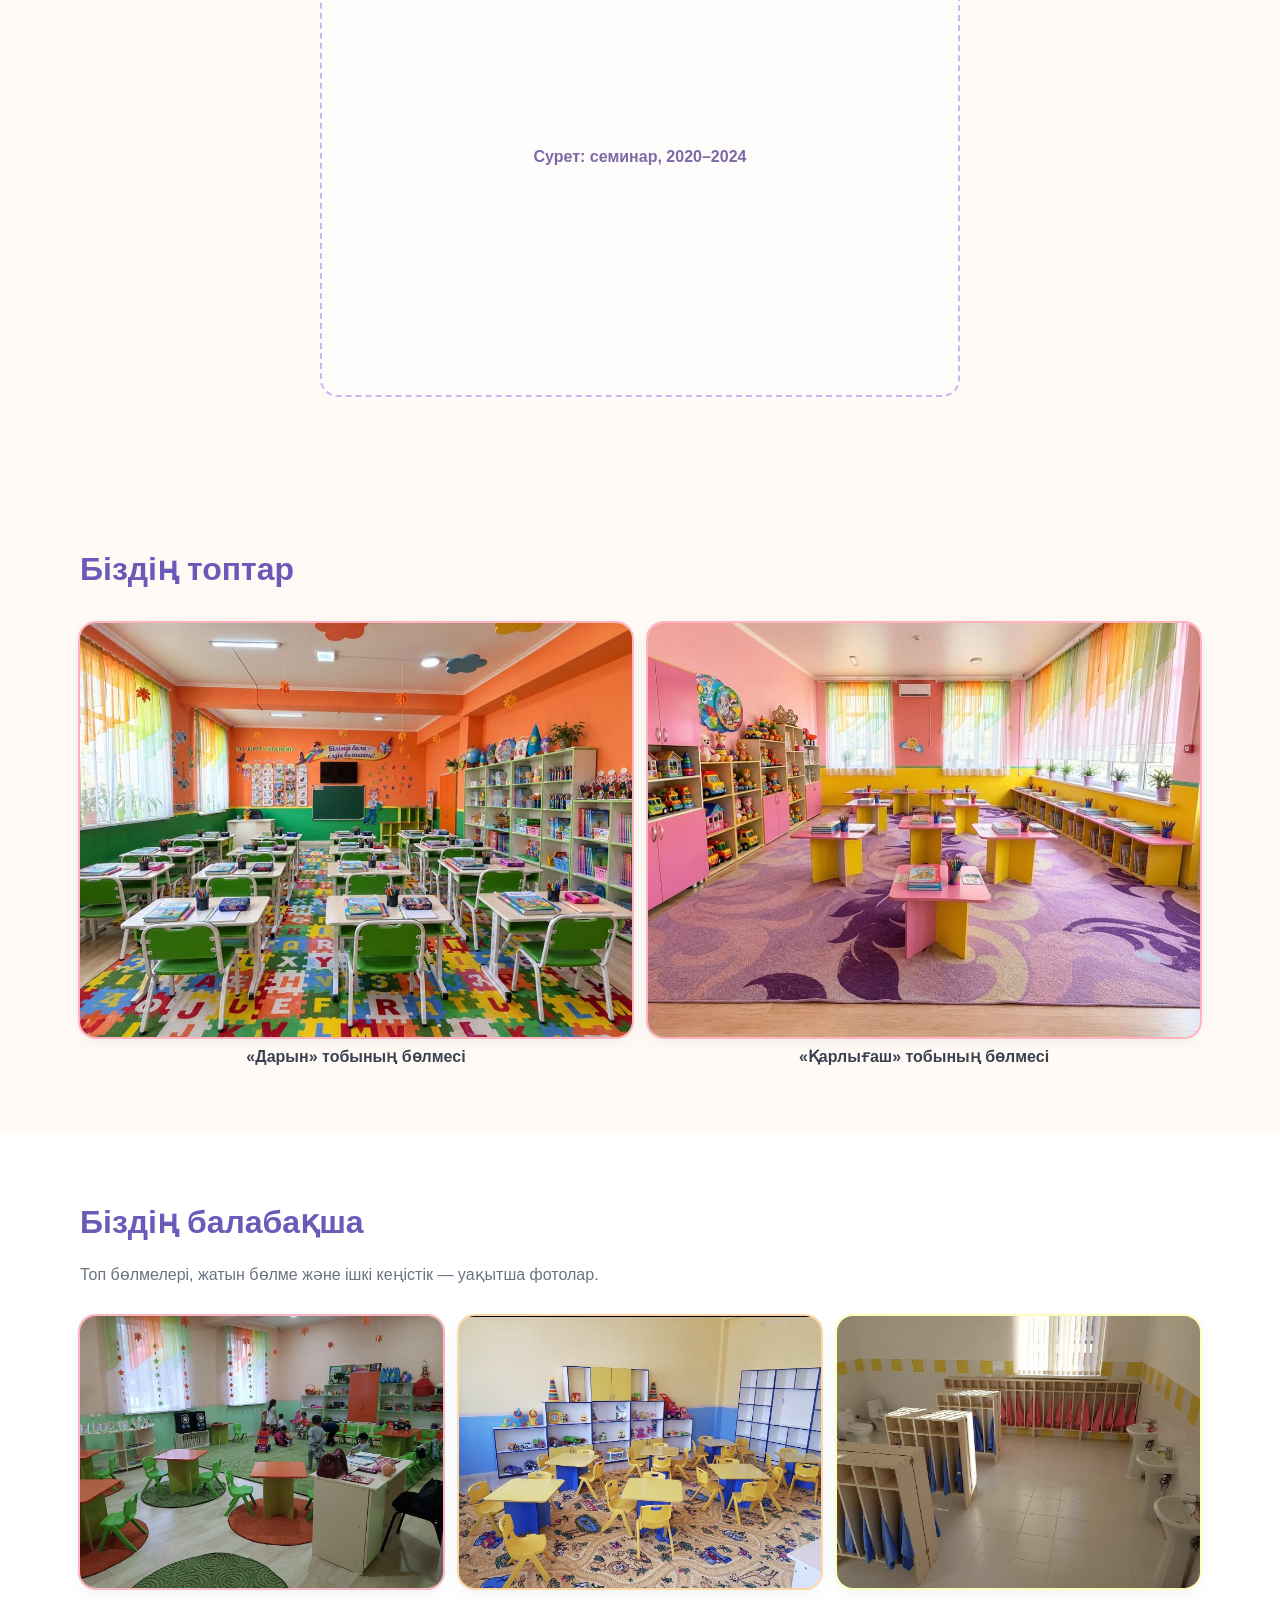
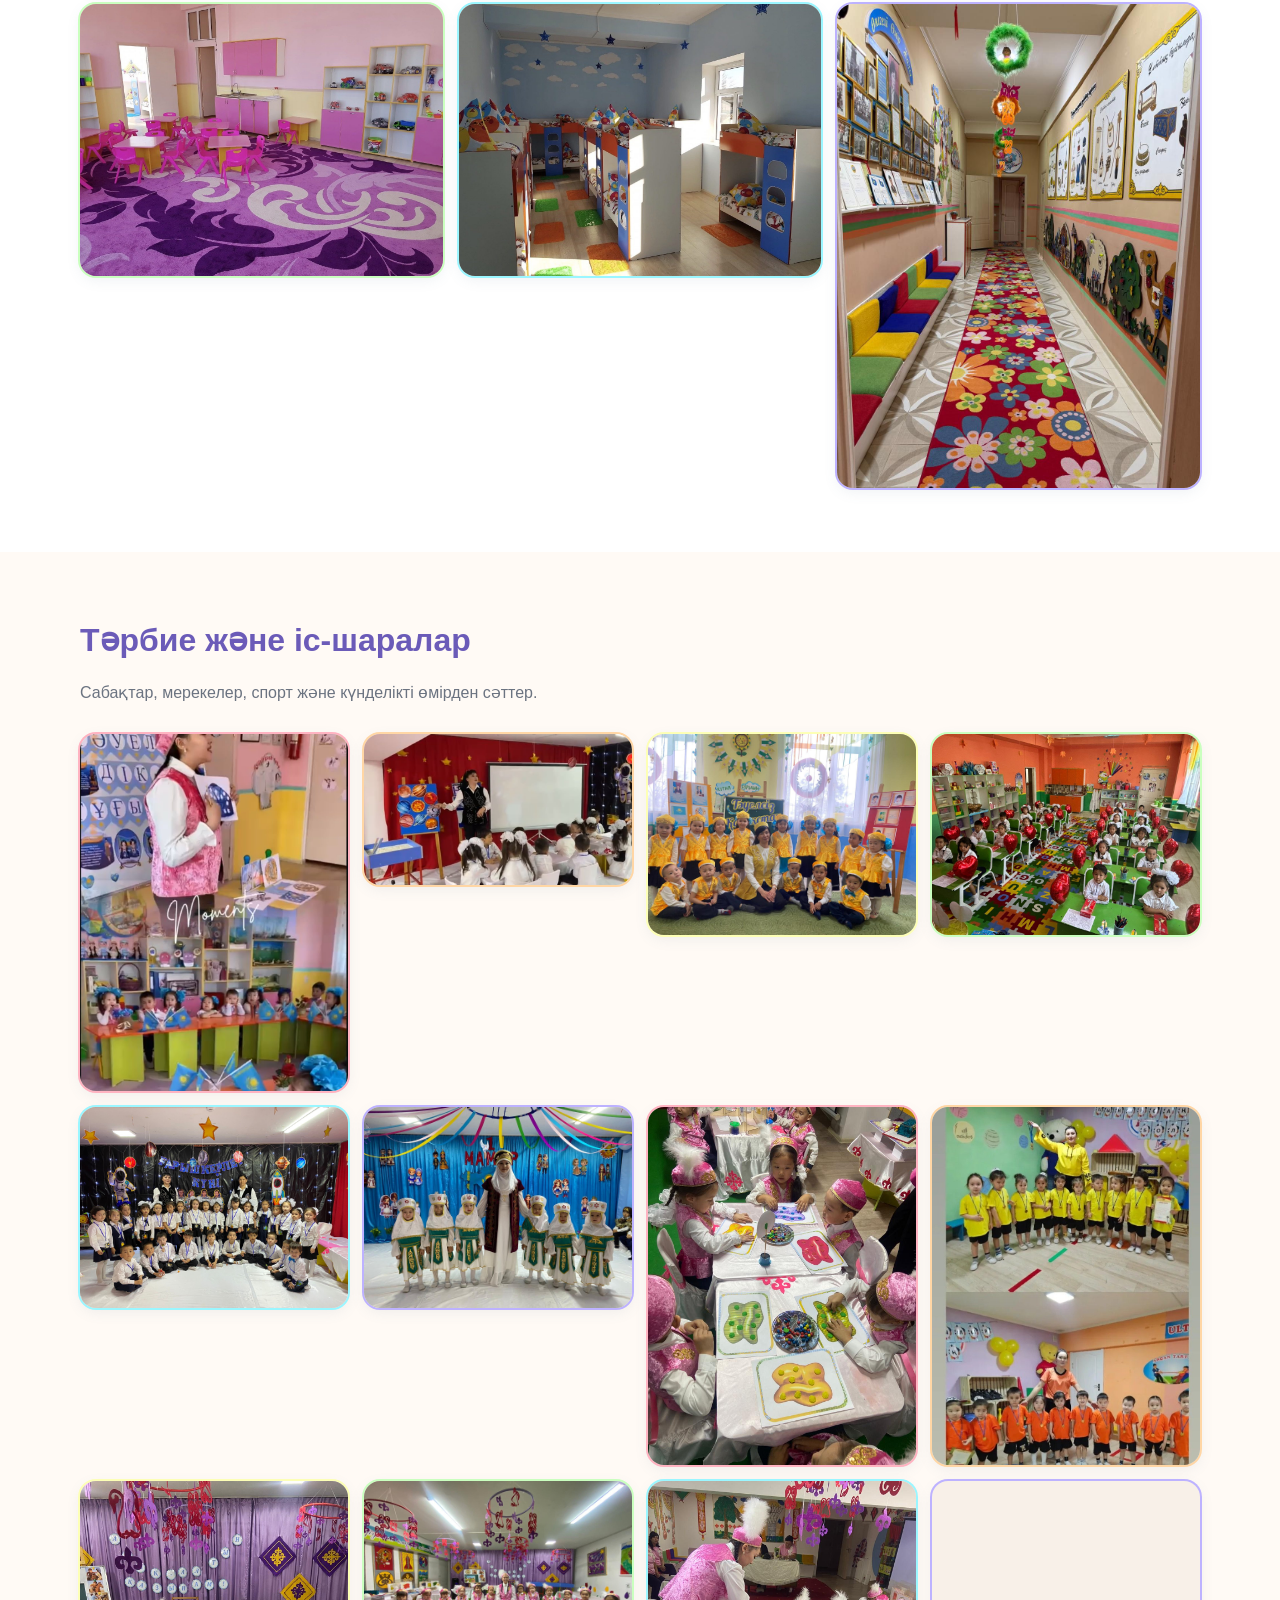
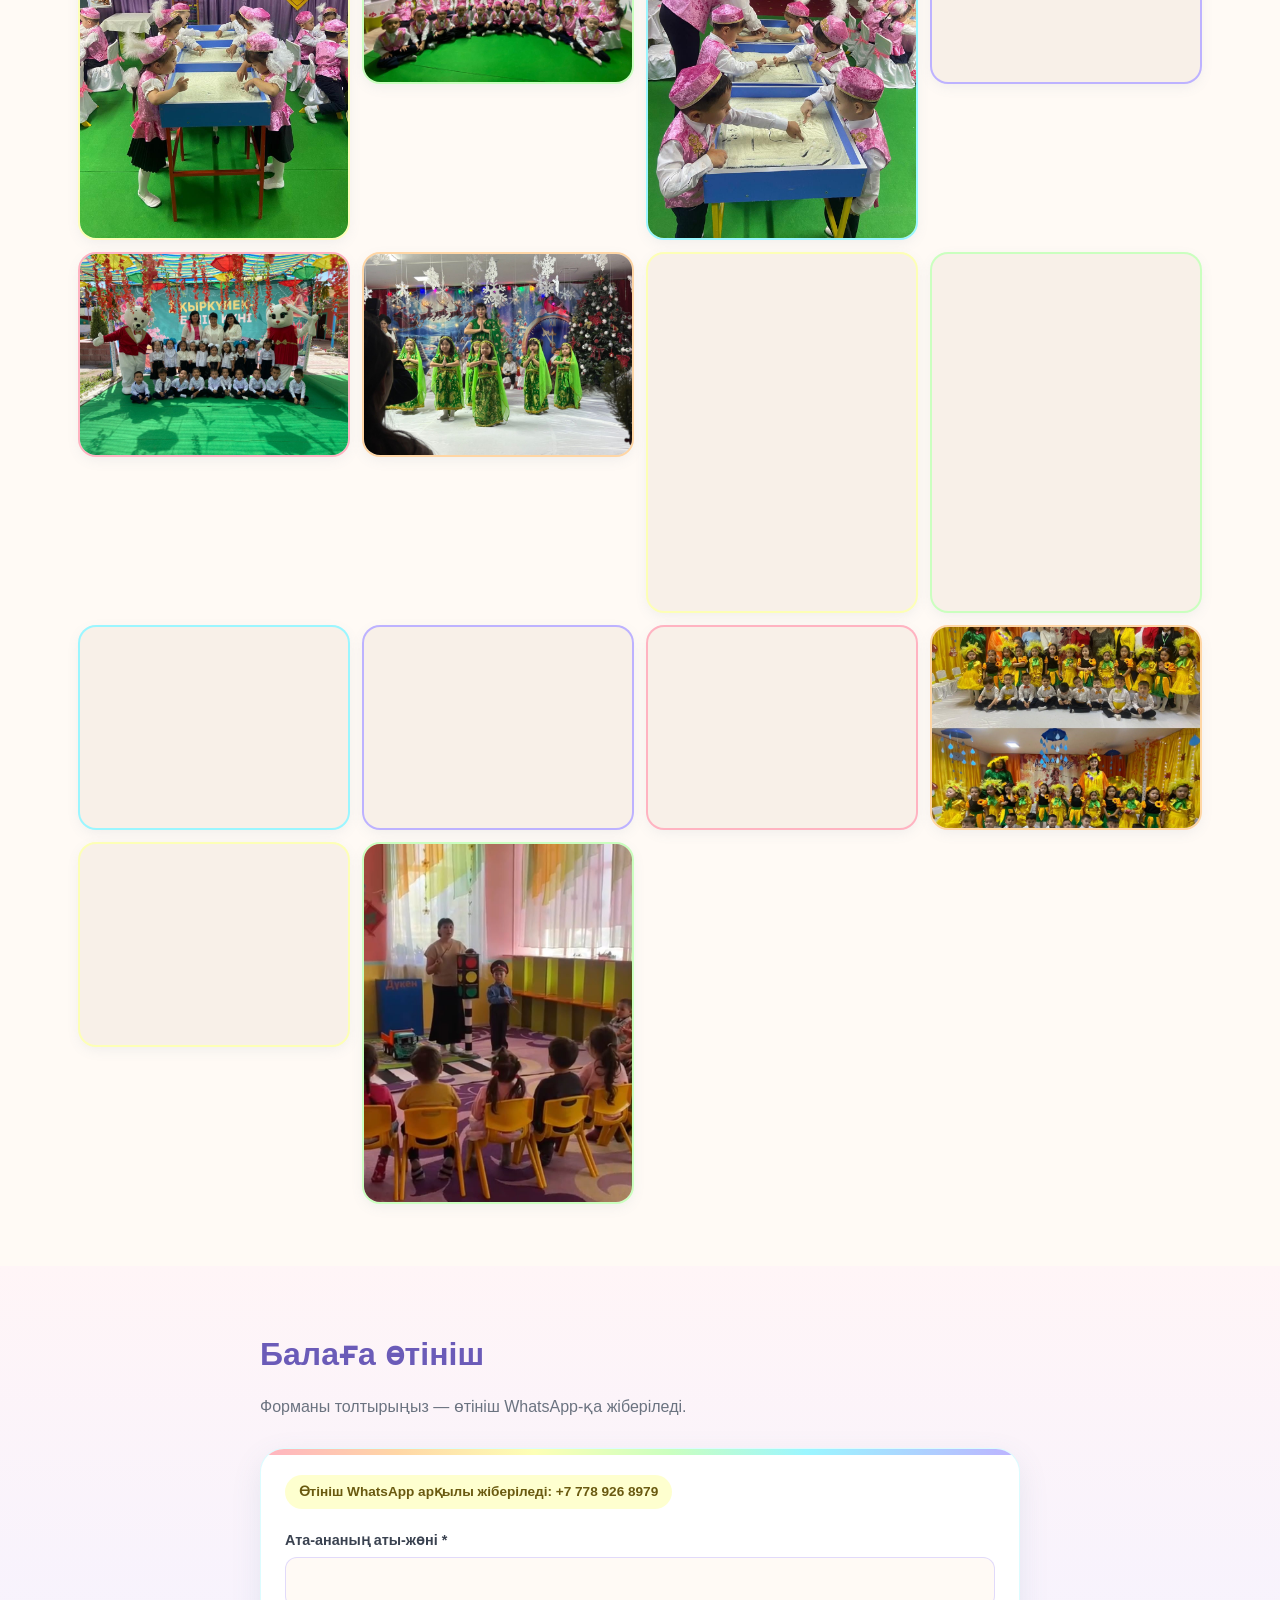
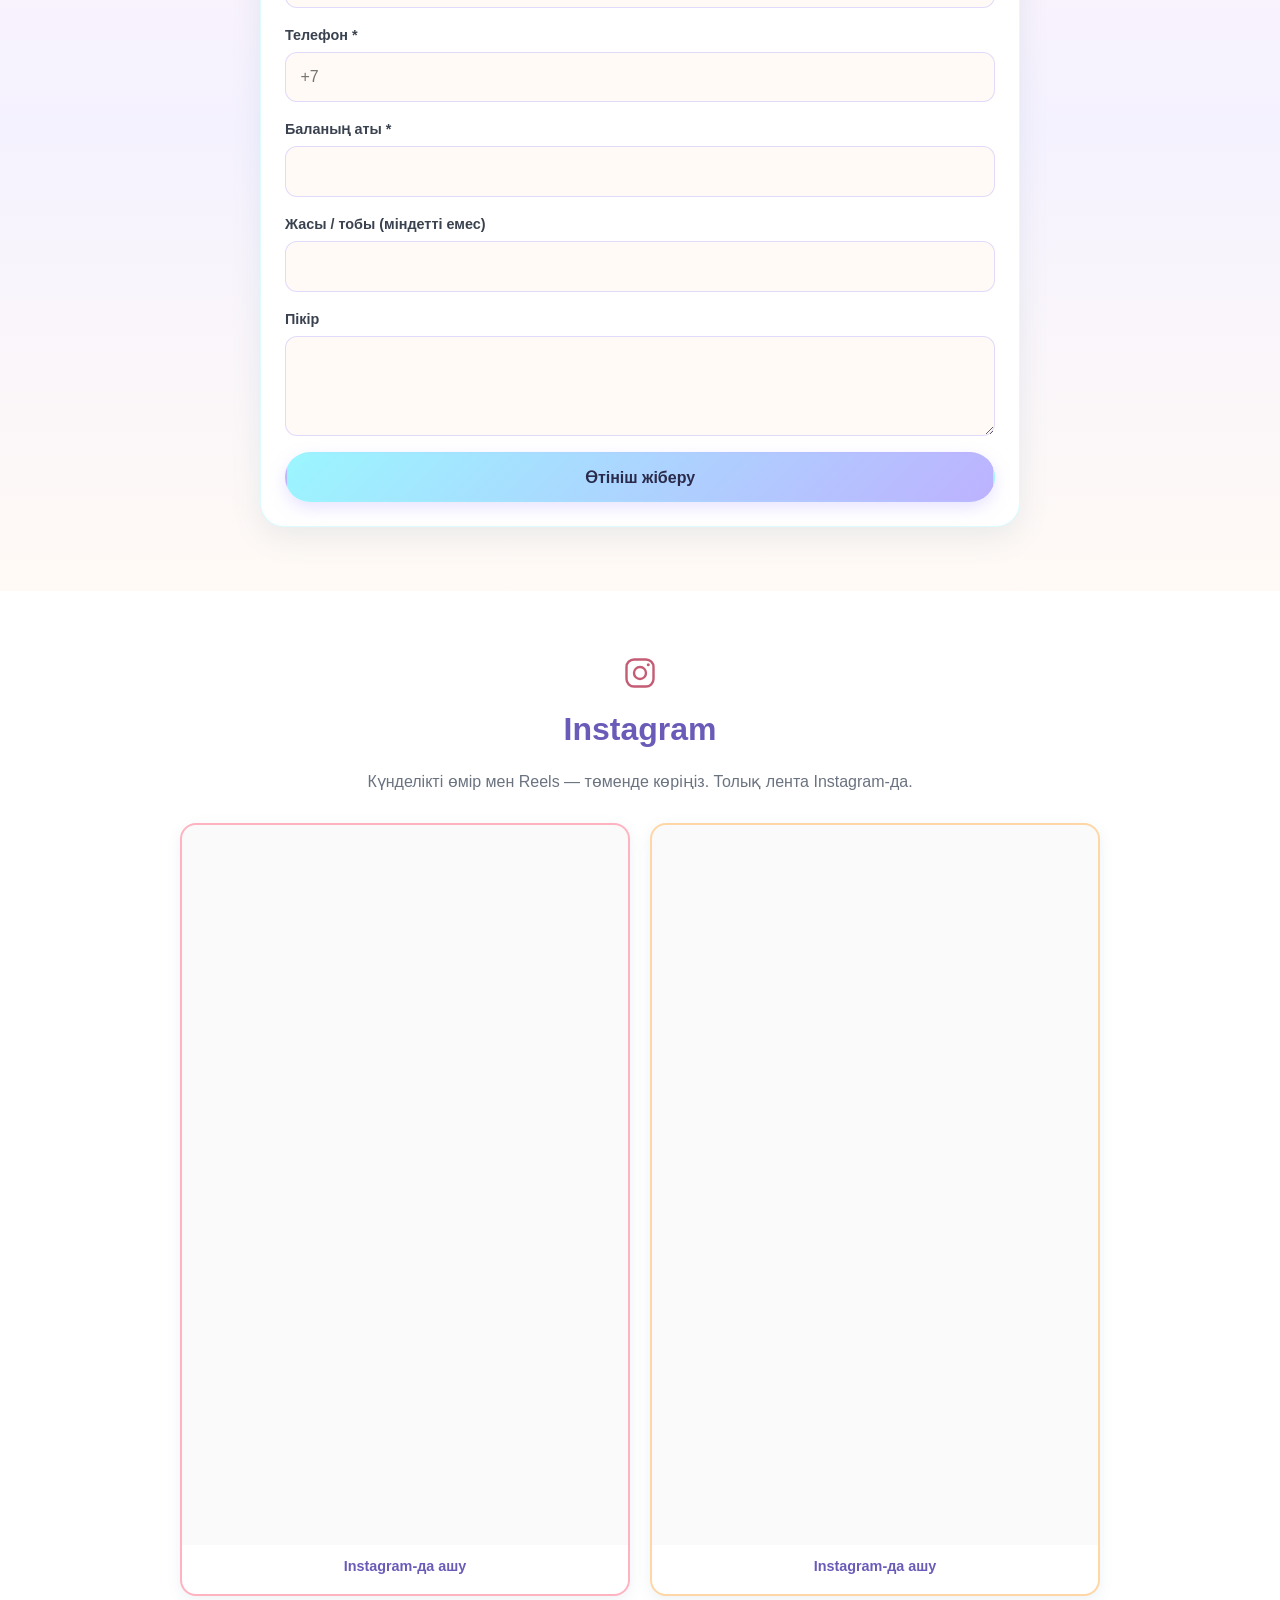
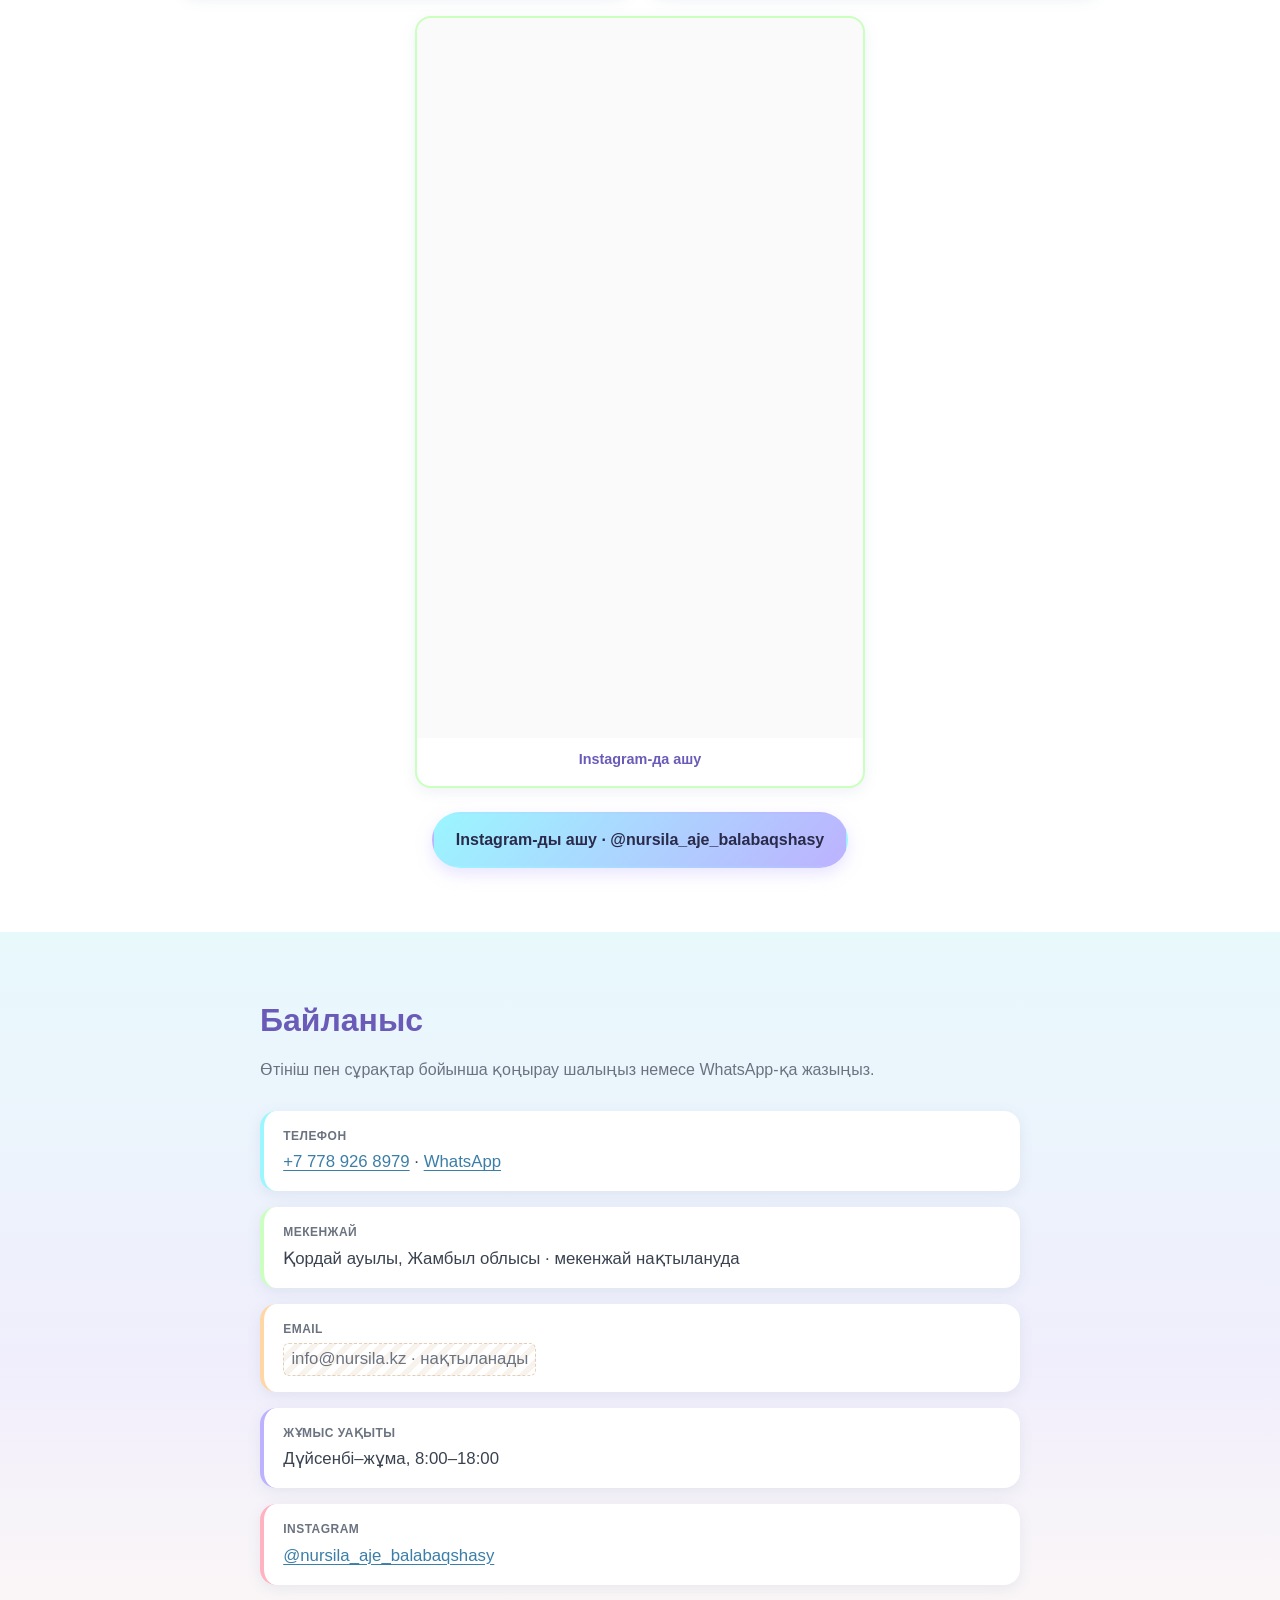
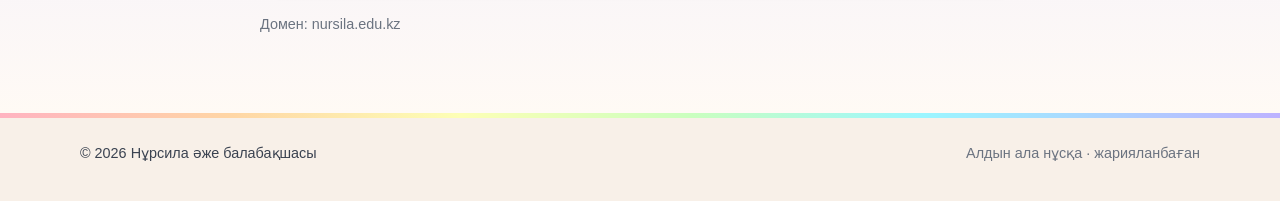
==== commit a128fb3c: "Admin cabinet (Decap CMS): admin/, data/site.json, js/cms.js" ====
--- a/index.html
+++ b/index.html
@@ -409,6 +409,7 @@
 
   <script src="js/i18n.js?v=7"></script>
   <script src="js/main.js?v=7"></script>
+  <script src="js/cms.js?v=1"></script>
   <script src="js/music.js?v=7"></script>
   <script async src="https://www.instagram.com/embed.js"></script>
 </body>
